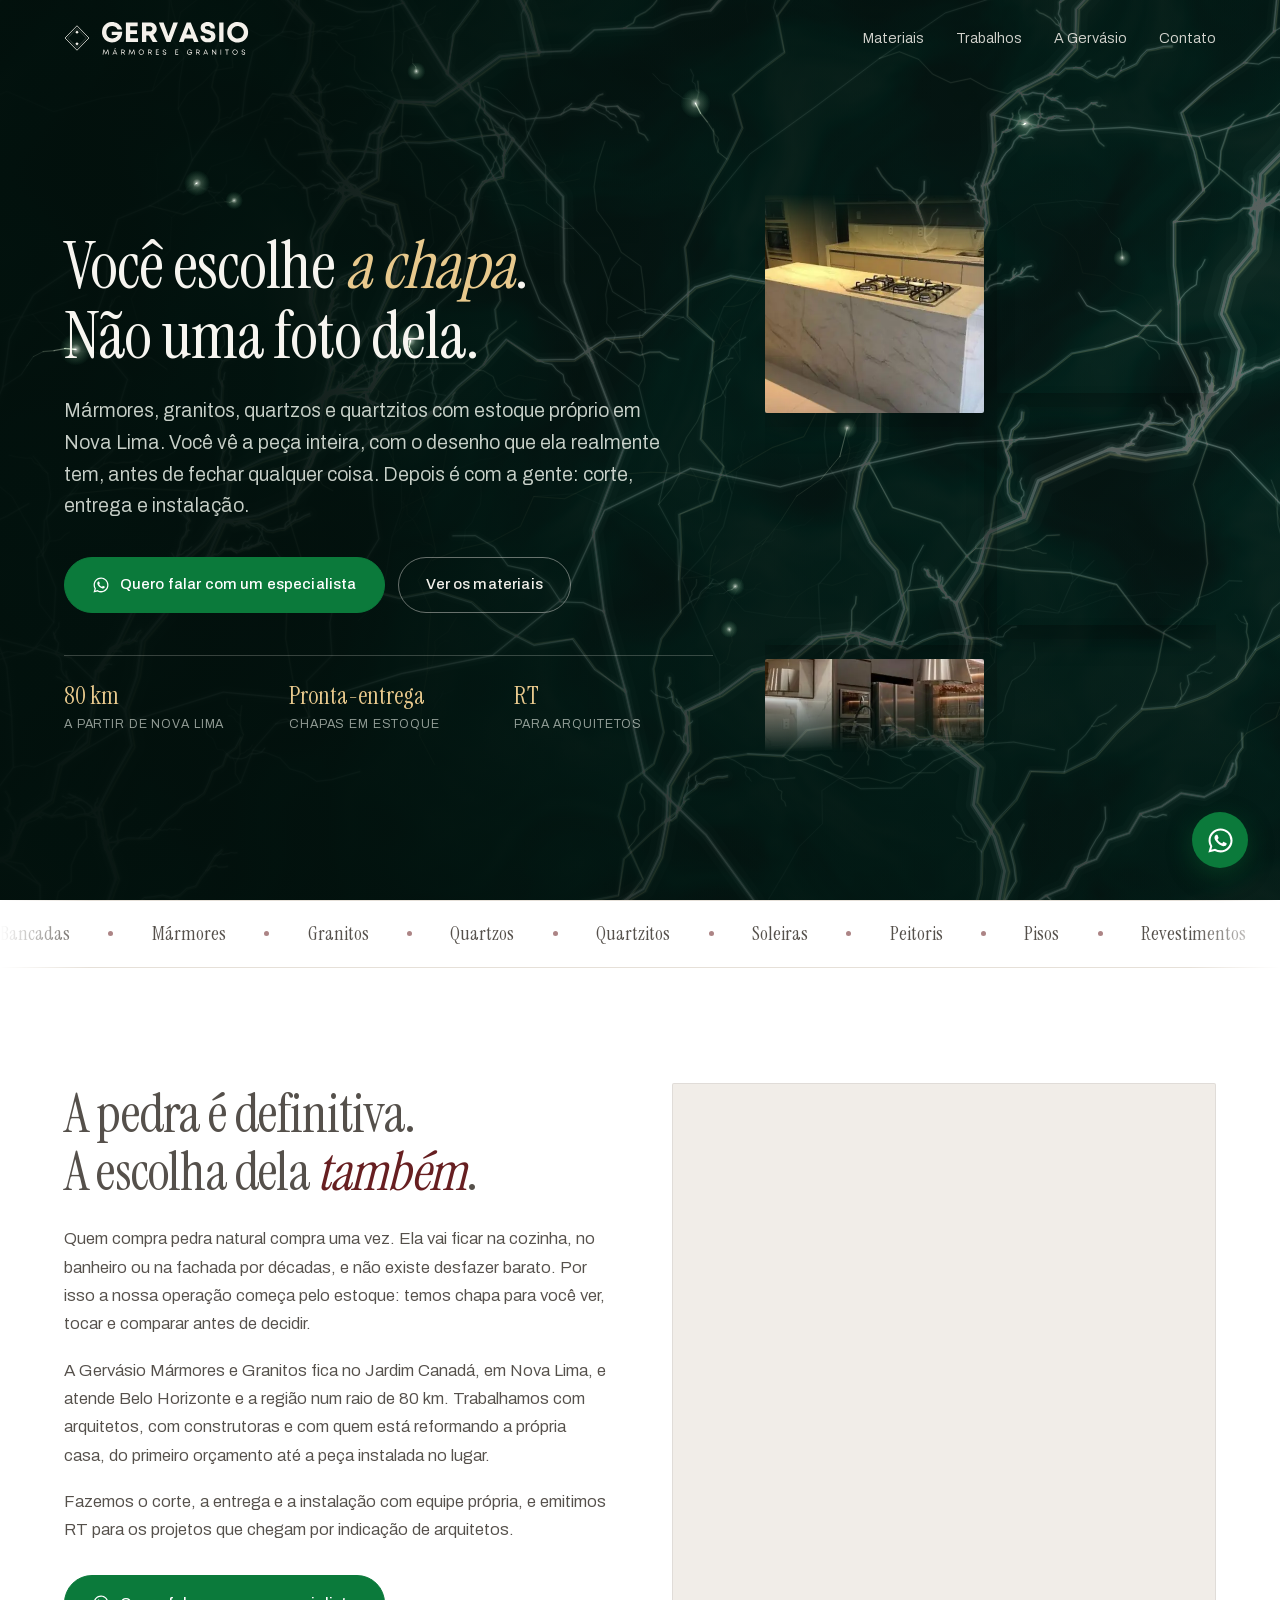
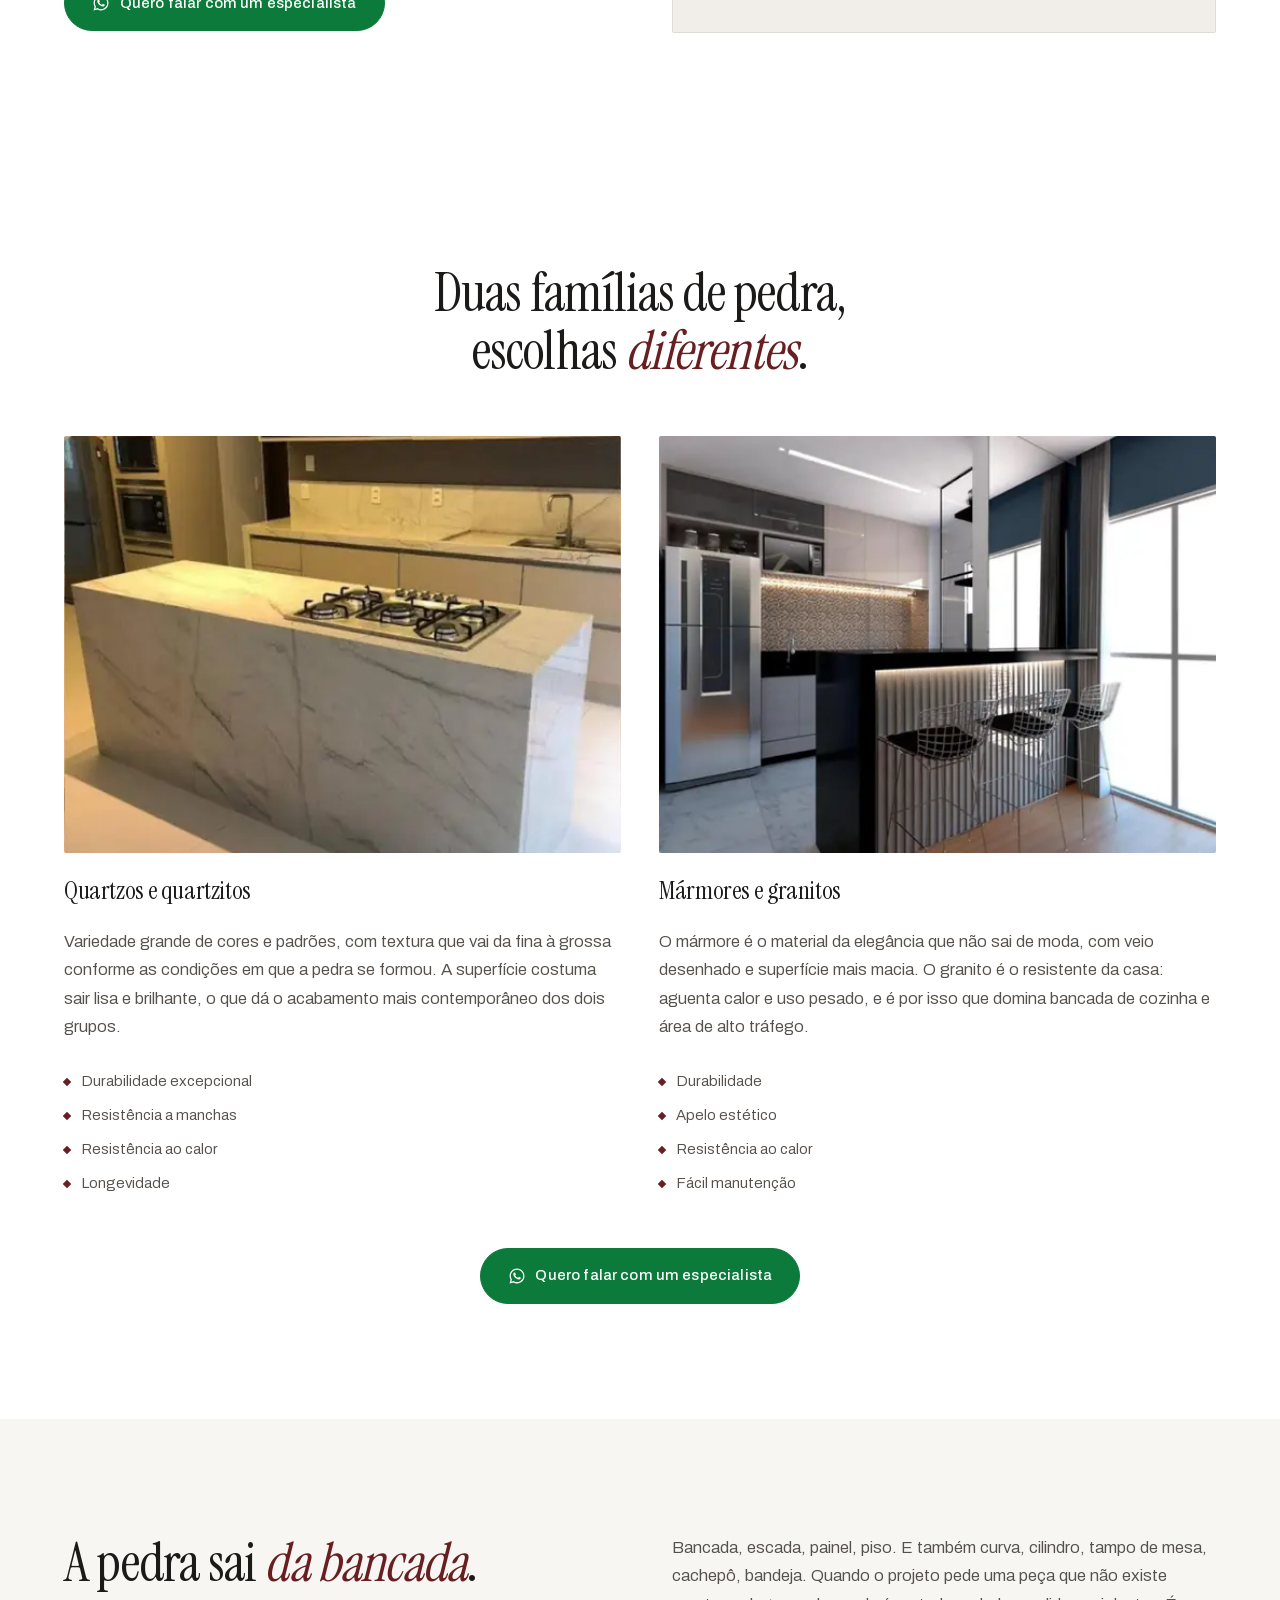
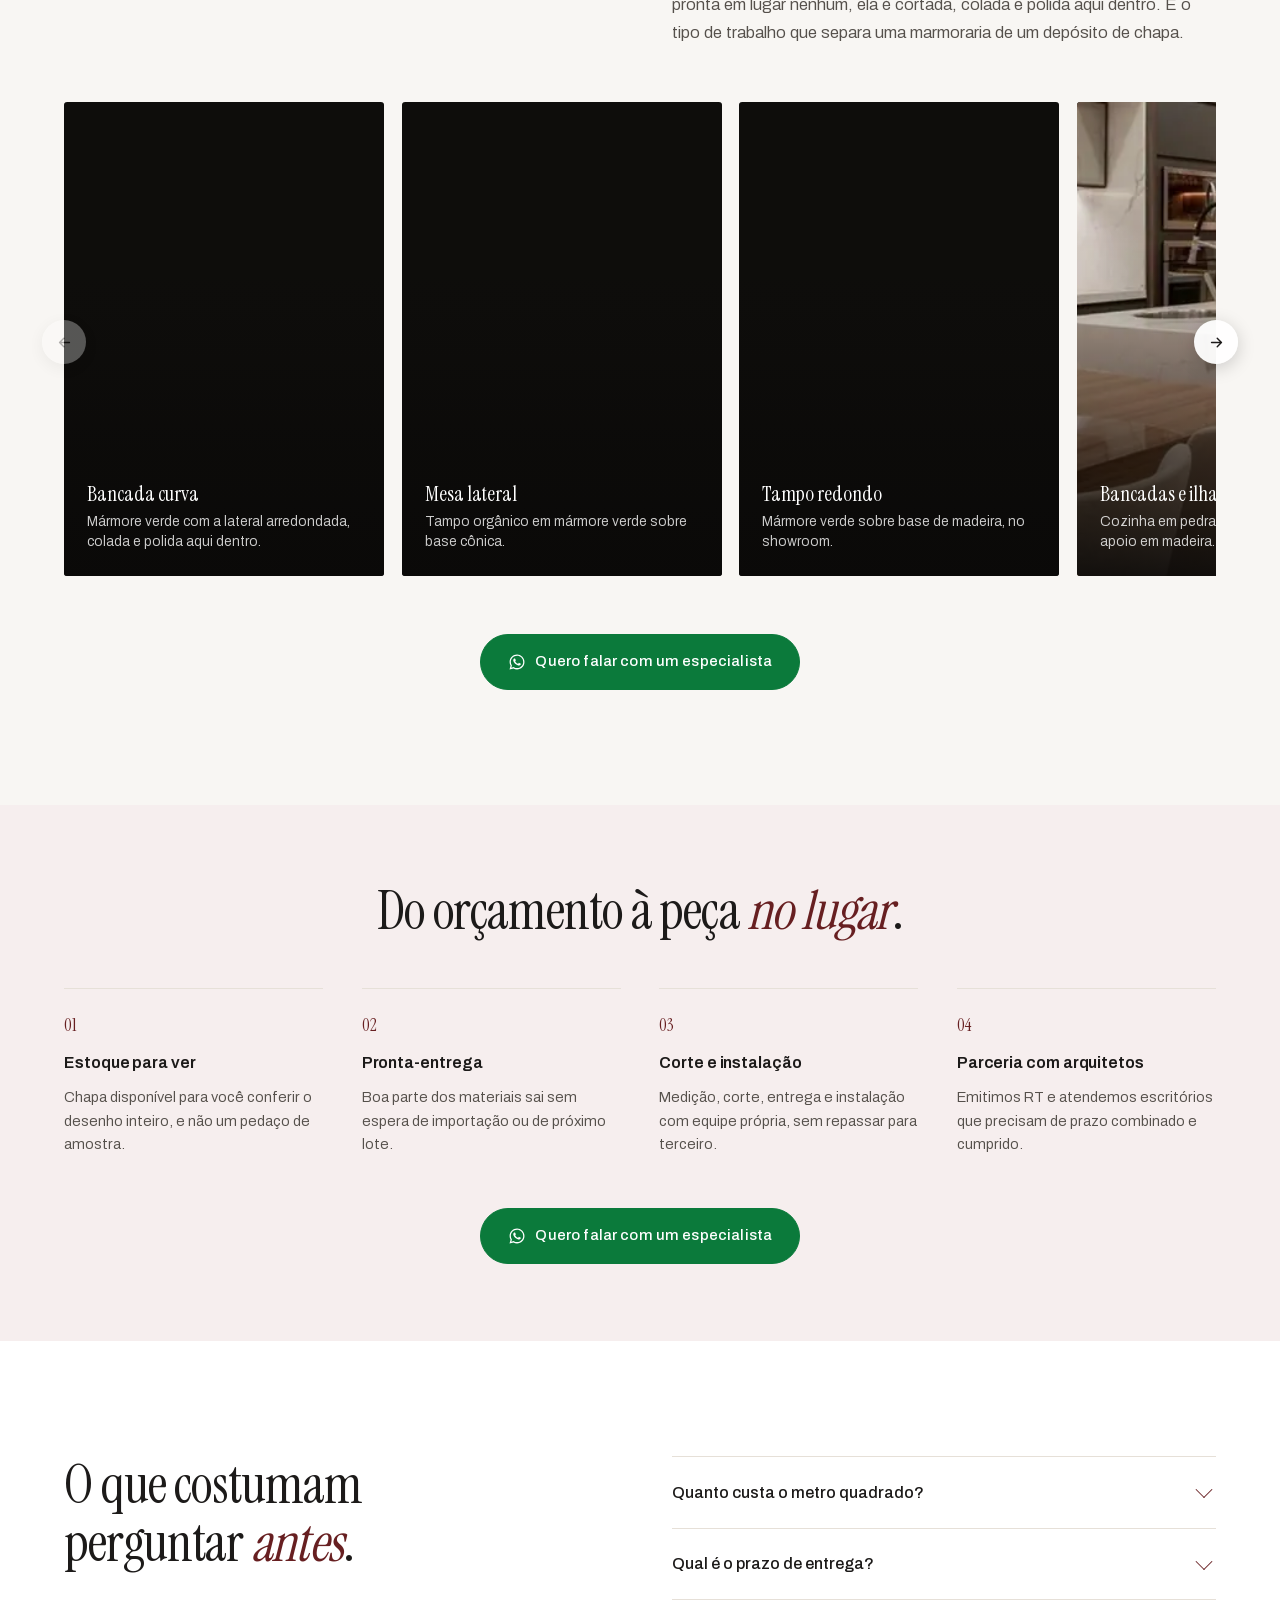
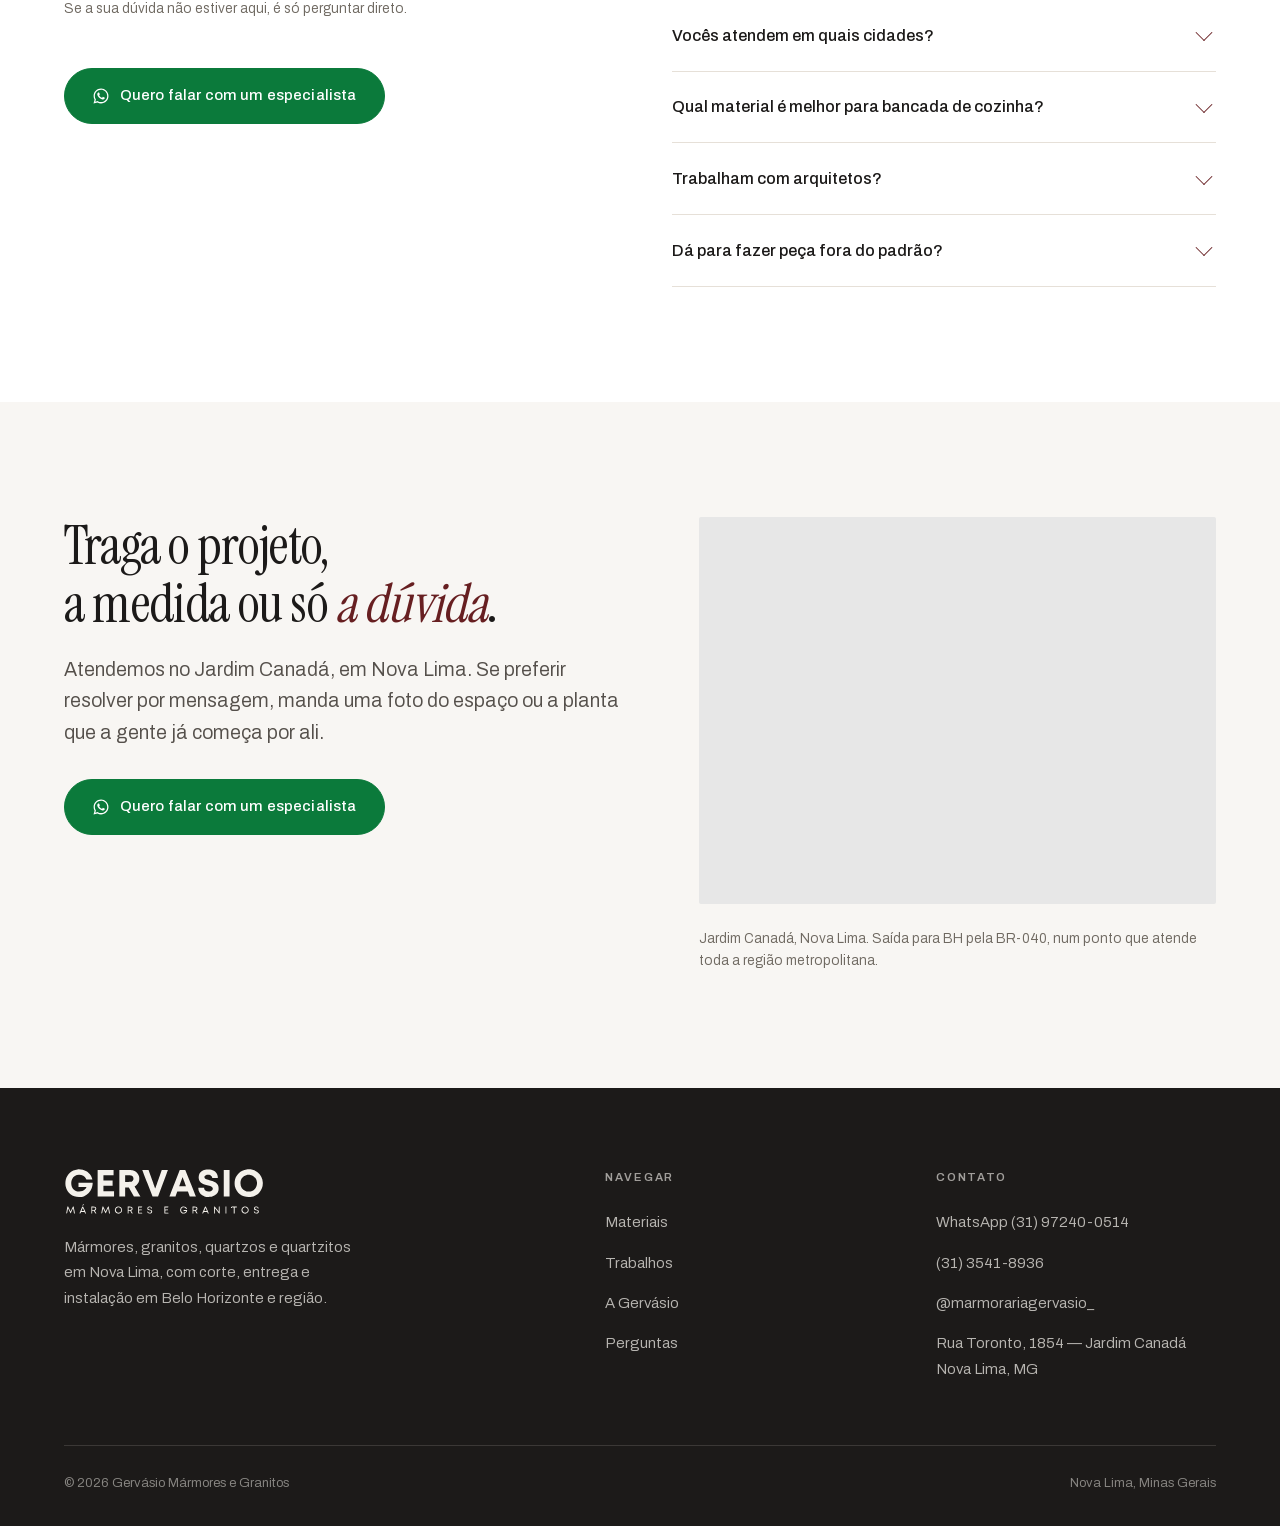
==== index.html @ 423953f7 "fix: quebra dos titulos deixa de depender da metrica de cada motor 'Duas familias de pedra,' media 4" ====
<!doctype html>
<html lang="pt-BR">
<head>
<meta charset="utf-8">
<meta name="viewport" content="width=device-width,initial-scale=1">

<!-- a foto do topo e as fontes primeiro: é o que pinta a tela -->
<link rel="preload" as="image" href="assets/img/amb-ilha-quartzito.webp" media="(min-width:1001px)" fetchpriority="high">
<link rel="preload" as="image" href="assets/img/amb-ilha-quartzito-sm.webp" media="(max-width:1000px)" fetchpriority="high">
<link rel="preload" href="assets/fonts/archivo-latin.woff2" as="font" type="font/woff2" crossorigin>
<link rel="preload" href="assets/fonts/instrument-latin.woff2" as="font" type="font/woff2" crossorigin>
<style>@font-face{font-family:'Archivo';src:url('assets/fonts/archivo-latin.woff2') format('woff2');font-weight:300 700;font-display:optional;unicode-range:U+0000-00FF,U+0131,U+0152-0153,U+02BB-02BC,U+02C6,U+02DA,U+02DC,U+0304,U+0308,U+0329,U+2000-206F,U+2074,U+20AC,U+2122,U+2191,U+2193,U+2212,U+2215,U+FEFF,U+FFFD}@font-face{font-family:'Archivo';src:url('assets/fonts/archivo-latin-ext.woff2') format('woff2');font-weight:300 700;font-display:optional;unicode-range:U+0100-02BA,U+02BD-02C5,U+02C7-02CC,U+02CE-02D7,U+02DD-02FF,U+0304,U+0308,U+0329,U+1D00-1DBF,U+1E00-1E9F,U+1EF2-1EFF,U+2020,U+20A0-20AB,U+20AD-20C0,U+2113,U+2C60-2C7F,U+A720-A7FF}@font-face{font-family:'Instrument Serif';src:url('assets/fonts/instrument-latin.woff2') format('woff2');font-weight:400;font-display:optional;unicode-range:U+0000-00FF,U+0131,U+0152-0153,U+02BB-02BC,U+02C6,U+02DA,U+02DC,U+0304,U+0308,U+0329,U+2000-206F,U+2074,U+20AC,U+2122,U+2191,U+2193,U+2212,U+2215,U+FEFF,U+FFFD}@font-face{font-family:'Instrument Serif';src:url('assets/fonts/instrument-latin-ext.woff2') format('woff2');font-weight:400;font-display:optional;unicode-range:U+0100-02BA,U+02BD-02C5,U+02C7-02CC,U+02CE-02D7,U+02DD-02FF,U+0304,U+0308,U+0329,U+1D00-1DBF,U+1E00-1E9F,U+1EF2-1EFF,U+2020,U+20A0-20AB,U+20AD-20C0,U+2113,U+2C60-2C7F,U+A720-A7FF}:root{--papel:#ffffff;--papel-2:#f8f6f3;--papel-3:#f1ede8;--tinta:#1c1a19;--tinta-2:#55504b;--tinta-3:#6f6961;--bordo:#671f21;--bordo-claro:#8c3033;--bordo-fundo:#f6eeee;--linha:#e6e0d8;--verde:#05231a;--wa:#0b7a3b;--wa-hover:#096330;--serif:'Instrument Serif',Georgia,'Times New Roman',serif;--sans:'Archivo','Helvetica Neue',Arial,sans-serif;--ease:cubic-bezier(.22,.61,.36,1);--gut:clamp(1.25rem,5vw,5rem);--maxw:1280px}*{margin:0;padding:0;box-sizing:border-box}html{-webkit-text-size-adjust:100%;scroll-behavior:smooth;overflow-x:clip}body{background:var(--papel);color:var(--tinta);font-family:var(--sans);font-weight:350;font-size:clamp(1rem,.28vw + .93rem,1.06rem);line-height:1.68;-webkit-font-smoothing:antialiased;overflow-x:clip}img,svg,video{display:block;max-width:100%}img{height:auto}a{color:inherit;text-decoration:none}::selection{background:var(--bordo);color:#fff}:focus-visible{outline:2px solid var(--bordo);outline-offset:3px;border-radius:2px}.wrap{width:100%;max-width:var(--maxw);margin-inline:auto;padding-inline:var(--gut)}.sec{padding-block:clamp(4.5rem,9vw,8rem)}.sec--tight{padding-block:clamp(3.5rem,6vw,5.5rem)}.h1,.h2,.h3{font-family:var(--serif);font-weight:400;letter-spacing:-.015em;line-height:1.04}.h1{font-size:clamp(2.5rem,6.2vw,5.1rem)}.h2{font-size:clamp(2rem,4.2vw,3.4rem);line-height:1.08}.h3{font-size:clamp(1.35rem,2vw,1.75rem);line-height:1.16}.bordo{color:var(--bordo)}.it{font-style:italic}.h2 em{font-style:italic}.lead{font-size:clamp(1.05rem,.5vw + .94rem,1.22rem);color:var(--tinta-2);line-height:1.62;max-width:56ch}.pequeno{font-size:.86rem;color:var(--tinta-3);line-height:1.6}.btn{display:inline-flex;align-items:center;justify-content:center;gap:.6rem;min-height:52px;padding:.9rem 1.7rem;border-radius:100px;font-family:var(--sans);font-size:.94rem;font-weight:500;letter-spacing:.01em;background:var(--bordo);color:#fff;border:1px solid var(--bordo);transition:background .3s var(--ease),border-color .3s var(--ease),transform .3s var(--ease)}.btn:hover{background:var(--bordo-claro);border-color:var(--bordo-claro)}.btn:active{transform:translateY(1px)}.btn--wa{background:var(--wa);border-color:var(--wa)}.btn--wa:hover{background:var(--wa-hover);border-color:var(--wa-hover)}.btn--vazio{background:transparent;color:var(--tinta);border-color:var(--linha)}.btn--vazio:hover{background:var(--papel-2);border-color:var(--tinta-3)}.btn--claro{background:transparent;color:#f2efe9;border-color:rgba(242,239,233,.42)}.btn--claro:hover{background:rgba(242,239,233,.1);border-color:rgba(242,239,233,.7)}.acoes{display:flex;flex-wrap:wrap;gap:.85rem;margin-top:2.2rem}.acoes--fim{margin-top:1.9rem}.nav{position:fixed;inset:0 0 auto;z-index:60;transition:background .35s var(--ease),box-shadow .35s var(--ease),backdrop-filter .35s}.nav__in{display:flex;align-items:center;justify-content:space-between;gap:1.5rem;min-height:76px}.nav__marca{display:flex;align-items:center;gap:.7rem;color:#f4f1eb;padding-block:.55rem;min-height:44px;transition:color .35s var(--ease)}.nav[data-fixa] .nav__marca{color:var(--bordo)}.nav__marca .los{width:26px;height:26px;flex:none}.nav__marca .wm{width:clamp(112px,13vw,148px)}.nav__links{display:flex;gap:2rem;list-style:none;font-size:.9rem}.nav__links a{color:rgba(244,241,235,.86);position:relative;padding-block:.3rem;transition:color .3s var(--ease)}.nav[data-fixa] .nav__links a{color:var(--tinta-2)}.nav__links a::after{content:'';position:absolute;left:0;right:100%;bottom:0;height:1px;background:var(--bordo);transition:right .35s var(--ease)}.nav__links a:hover{color:var(--bordo)}.nav__links a:hover::after{right:0}.nav[data-fixa]{background:rgba(255,255,255,.9);backdrop-filter:blur(12px);box-shadow:0 1px 0 var(--linha)}.nav__burger{display:none;width:44px;height:44px;padding:11px 6px;margin-right:-6px;background:none;border:0;cursor:pointer;position:relative}.nav__burger span{position:absolute;left:6px;width:32px;height:1.7px;background:#f4f1eb;transition:.34s var(--ease)}.nav[data-fixa] .nav__burger span{background:var(--tinta)}.nav[data-claro] .nav__burger span{background:var(--tinta)}.nav[data-claro] .nav__marca{color:var(--bordo)}.nav__burger span:nth-child(1){top:13px}.nav__burger span:nth-child(2){top:21.5px}.nav__burger span:nth-child(3){top:30px}.gaveta{position:fixed;inset:0;z-index:55;background:var(--papel);display:grid;align-content:center;gap:.2rem;padding:6rem var(--gut) 3rem;visibility:hidden;opacity:0;transition:opacity .35s var(--ease),visibility .35s}.gaveta[data-aberta]{visibility:visible;opacity:1}.gaveta a{font-family:var(--serif);font-size:clamp(1.9rem,7vw,2.6rem);padding-block:.42rem;display:inline-flex;align-items:center;color:var(--tinta);transition:color .3s var(--ease)}.gaveta a:hover{color:var(--bordo)}.gaveta .btn{font-family:var(--sans);font-size:.95rem;margin-top:1.6rem;justify-self:start}body.travado{overflow:hidden}.hero{position:relative;overflow:hidden;background:var(--verde);isolation:isolate;min-height:100svh;display:grid;align-items:center;padding-block:clamp(7rem,13vh,9rem) clamp(3rem,6vw,4.5rem)}.hero__tela{position:absolute;inset:0;width:100%;height:100%;z-index:0}.hero__tela--luz{z-index:2}.hero__veu{position:absolute;inset:0;z-index:1;pointer-events:none;background:linear-gradient(90deg,rgba(2,16,12,.95) 0%,rgba(2,16,12,.88) 26%,rgba(2,16,12,.6) 48%,rgba(2,16,12,.4) 100%),linear-gradient(rgba(2,16,12,.55),rgba(2,16,12,.34) 40%,rgba(2,16,12,.6))}.hero__grid{position:relative;z-index:3;display:grid;grid-template-columns:minmax(0,1.18fr) minmax(0,.82fr);gap:clamp(2rem,4vw,3.4rem);align-items:center}.hero .h1{font-size:clamp(2.4rem,5.2vw,4.3rem)}.hero .h1{color:#f7f5f0}.hero .lead{color:rgba(238,244,236,.84)}.hero .bordo{color:#e8c98d}.hero__t{margin-block:1.5rem 1.6rem}.hero__marca{display:grid;grid-template-columns:repeat(3,minmax(0,1fr));gap:1.4rem 1.6rem;margin-top:2.6rem;padding-top:1.7rem;border-top:1px solid rgba(242,239,233,.22)}.hero__marca b{display:block;font-family:var(--serif);font-size:1.5rem;font-weight:400;color:#e8c98d;line-height:1.1}.hero__marca span{font-size:.78rem;letter-spacing:.07em;text-transform:uppercase;color:rgba(238,244,236,.62)}.duo.duo--par{align-items:stretch}.duo.duo--par>.corpo{align-self:center}.foto-lado{position:relative;display:grid}.foto-lado>picture{display:block;height:100%;min-height:0}.foto-lado img{width:100%;height:100%;object-fit:cover;border-radius:2px;background:var(--papel-3)}.foto-lado::after{content:'';position:absolute;inset:0;pointer-events:none;box-shadow:inset 0 0 0 1px rgba(28,26,25,.08);border-radius:2px}.fita{border-block:1px solid var(--linha);padding-block:1.05rem;overflow:hidden;-webkit-mask-image:linear-gradient(90deg,transparent,#000 7%,#000 93%,transparent);mask-image:linear-gradient(90deg,transparent,#000 7%,#000 93%,transparent)}.fita__trilho{display:flex;width:max-content;animation:desliza 46s linear infinite}.fita li{display:flex;align-items:center;gap:clamp(1.4rem,3vw,2.4rem);margin-right:clamp(1.4rem,3vw,2.4rem);font-family:var(--serif);font-size:clamp(1.02rem,1.5vw,1.35rem);color:var(--tinta-2);white-space:nowrap}.fita li::after{content:'';width:5px;height:5px;border-radius:50%;background:var(--bordo);opacity:.55;flex:none}@keyframes desliza{to{transform:translateX(-50%)}}.fita:hover .fita__trilho{animation-play-state:paused}.duo{display:grid;grid-template-columns:minmax(0,1fr) minmax(0,1fr);gap:clamp(2rem,5vw,5rem);align-items:start}.duo--topo{align-items:start}.cab{display:grid;gap:1.1rem;max-width:44ch}.cab--centro{justify-items:center;text-align:center;margin-inline:auto;max-width:none}.cab--larga{max-width:none}.h2--duas>span,.h2--uma{display:block;white-space:nowrap}.cab--centro{max-width:none}@media (max-width:430px){.h2--duas>span,.h2--uma{white-space:normal}}.corpo p + p{margin-top:1.1rem}.corpo{color:var(--tinta-2)}.cat{display:grid;grid-template-columns:repeat(2,minmax(0,1fr));gap:clamp(1.5rem,3vw,2.6rem)}.cat__c{display:grid;gap:1.4rem;align-content:start}.cat__foto{position:relative;aspect-ratio:4/3;overflow:hidden;background:var(--papel-3);border-radius:2px}.cat__foto img{width:100%;height:100%;object-fit:cover;transition:transform 1.4s var(--ease)}.cat__c:hover .cat__foto img{transform:scale(1.035)}.cat__lista{list-style:none;display:grid;gap:.55rem;margin-top:.3rem}.cat__lista li{display:flex;gap:.7rem;font-size:.94rem;color:var(--tinta-2)}.cat__lista li::before{content:'';width:6px;height:6px;margin-top:.62rem;flex:none;background:var(--bordo);transform:rotate(45deg)}.hero__gal{display:grid;grid-template-columns:1fr 1fr;gap:clamp(.6rem,1.1vw,.9rem);height:clamp(380px,62vh,620px);overflow:hidden;-webkit-mask-image:linear-gradient(transparent,#000 12%,#000 88%,transparent);mask-image:linear-gradient(transparent,#000 12%,#000 88%,transparent)}.hero__col{display:grid;gap:clamp(.6rem,1.1vw,.9rem);align-content:start;animation:sobe 46s linear infinite;will-change:transform}.hero__col--desce{animation-name:desce;animation-duration:54s;margin-top:-9%}.hero__col>picture{display:block;width:100%;aspect-ratio:1/1;overflow:hidden;border-radius:2px;box-shadow:0 10px 30px rgba(0,0,0,.32)}.hero__col img{display:block;width:100%;height:100%;object-fit:cover}@keyframes sobe{from{transform:translateY(0)}to{transform:translateY(-50%)}}@keyframes desce{from{transform:translateY(-50%)}to{transform:translateY(0)}}.hero__gal:hover .hero__col{animation-play-state:paused}.car{position:relative}.car__pista{display:flex;gap:clamp(.7rem,1.4vw,1.1rem);overflow-x:auto;scroll-snap-type:x mandatory;scroll-behavior:smooth;padding-bottom:.4rem;scrollbar-width:none;-ms-overflow-style:none}.car__pista::-webkit-scrollbar{display:none}.card{position:relative;flex:0 0 clamp(230px,26vw,320px);scroll-snap-align:start;border-radius:3px;overflow:hidden;background:#0e0d0b;isolation:isolate;aspect-ratio:27/40;display:block}.card img{width:100%;height:100%;object-fit:cover;opacity:.94;transition:transform 1.2s var(--ease),opacity .5s}.card:hover img{transform:scale(1.05);opacity:1}.card__v{position:absolute;inset:0;pointer-events:none;background:linear-gradient(0deg,rgba(10,9,8,.93) 0%,rgba(10,9,8,.62) 26%,rgba(10,9,8,.06) 56%,transparent 74%)}.card__c{position:absolute;left:0;right:0;bottom:0;padding:clamp(1rem,1.8vw,1.5rem)}.card__n{font-family:var(--serif);color:#fff;font-size:clamp(1.2rem,1.6vw,1.45rem);line-height:1.1}.card__d{color:rgba(255,255,255,.8);font-size:.87rem;line-height:1.5;margin-top:.35rem}.car__nav{position:absolute;top:calc(50% - 22px);width:44px;height:44px;border-radius:50%;border:0;cursor:pointer;background:rgba(255,255,255,.94);color:var(--tinta);display:grid;place-items:center;box-shadow:0 4px 18px rgba(0,0,0,.18);transition:background .3s var(--ease),opacity .3s}.car__nav:hover{background:#fff}.car__nav svg{width:17px;height:17px}.car__nav--ant{left:-22px}.car__nav--prox{right:-22px}.car__nav[disabled]{opacity:.32;cursor:default}.cta-centro{display:flex;justify-content:center;margin-top:clamp(2.4rem,4vw,3.4rem)}.dif{display:grid;grid-template-columns:repeat(4,minmax(0,1fr));gap:clamp(1.6rem,3vw,2.6rem)}.dif__i{display:grid;gap:.6rem;align-content:start;padding-top:1.4rem;border-top:1px solid var(--linha)}.dif__n{font-family:var(--serif);font-size:1.05rem;color:var(--bordo)}.dif__i h3{font-size:1.02rem;font-weight:600;letter-spacing:-.005em}.dif__i p{font-size:.92rem;color:var(--tinta-2);line-height:1.6}.faq{display:grid;gap:0;border-top:1px solid var(--linha)}.faq details{border-bottom:1px solid var(--linha)}.faq summary{cursor:pointer;list-style:none;padding:1.35rem 2.5rem 1.35rem 0;position:relative;font-size:1.02rem;font-weight:500;transition:color .3s var(--ease)}.faq summary::-webkit-details-marker{display:none}.faq summary:hover{color:var(--bordo)}.faq summary::after{content:'';position:absolute;right:.4rem;top:50%;width:11px;height:11px;border-right:1.5px solid var(--bordo);border-bottom:1.5px solid var(--bordo);transform:translateY(-70%) rotate(45deg);transition:transform .35s var(--ease)}.faq details[open] summary::after{transform:translateY(-30%) rotate(-135deg)}.faq p{padding-bottom:1.5rem;color:var(--tinta-2);max-width:64ch}.contato{background:var(--papel-2)}.contato__grid{display:grid;grid-template-columns:minmax(0,1.05fr) minmax(0,.95fr);gap:clamp(2.5rem,5vw,4.5rem);align-items:start}.dados{display:grid;gap:1.5rem;margin-top:2.4rem}.dados a,.dados div{display:flex;gap:.9rem;align-items:flex-start}.dados svg{width:19px;height:19px;flex:none;margin-top:.28rem;color:var(--bordo)}.dados b{display:block;font-size:.74rem;letter-spacing:.13em;text-transform:uppercase;color:var(--tinta-3);font-weight:600;margin-bottom:.12rem}.dados span{font-size:1rem;color:var(--tinta)}.dados a:hover span{color:var(--bordo)}.mapa{border:0;width:100%;aspect-ratio:4/3;border-radius:2px;background:var(--papel-3);filter:grayscale(1) contrast(.94);transition:filter .5s var(--ease)}.mapa:hover{filter:none}.rodape{background:var(--tinta);color:rgba(244,241,235,.72);padding-block:clamp(3.5rem,7vw,5rem) 2rem}.rodape__top{display:grid;grid-template-columns:minmax(0,1.4fr) repeat(2,minmax(0,.8fr));gap:clamp(2rem,4vw,3.5rem);align-items:start}.rodape .wm{width:200px;color:#f4f1eb;margin-bottom:1.3rem}.rodape__k{font-size:.72rem;letter-spacing:.15em;text-transform:uppercase;color:rgba(244,241,235,.62);font-weight:600;margin-bottom:1rem}.rodape ul{list-style:none;display:grid;gap:.05rem}.rodape li a,.rodape li span{display:inline-flex;align-items:center;gap:.55rem;padding-block:.45rem;font-size:.94rem;transition:color .3s var(--ease)}.rodape a:hover{color:#fff}.rodape__base{display:flex;flex-wrap:wrap;justify-content:space-between;gap:1rem;margin-top:clamp(2.5rem,5vw,3.5rem);padding-top:1.6rem;border-top:1px solid rgba(244,241,235,.14);font-size:.82rem;color:rgba(244,241,235,.5)}.wa-flut{position:fixed;right:clamp(1rem,3vw,2rem);bottom:clamp(1rem,3vw,2rem);z-index:50;width:56px;height:56px;border-radius:50%;background:var(--wa);color:#fff;display:grid;place-items:center;box-shadow:0 8px 26px rgba(11,122,59,.34);transition:transform .3s var(--ease),background .3s var(--ease)}.wa-flut:hover{background:var(--wa-hover);transform:translateY(-2px)}.wa-flut svg{width:29px;height:29px}[data-sobe]{opacity:0;transform:translateY(24px);transition:opacity .85s var(--ease),transform .85s var(--ease)}[data-sobe].dentro{opacity:1;transform:none}[data-sobe][data-atraso="1"]{transition-delay:.09s}[data-sobe][data-atraso="2"]{transition-delay:.18s}[data-sobe][data-atraso="3"]{transition-delay:.27s}@media (max-width:1000px){.nav__links{display:none}.nav__burger{display:block}.hero{min-height:auto}.hero__grid{grid-template-columns:1fr;gap:2.4rem}.hero__gal{grid-template-columns:1fr;height:auto;gap:.6rem;-webkit-mask-image:linear-gradient(90deg,transparent,#000 8%,#000 92%,transparent);mask-image:linear-gradient(90deg,transparent,#000 8%,#000 92%,transparent)}.hero__col{grid-auto-flow:column;grid-auto-columns:clamp(150px,42vw,210px);animation-name:corre;animation-duration:44s}.hero__col--desce{animation-name:corre-volta;animation-duration:52s;margin-top:0}@keyframes corre{from{transform:translateX(0)}to{transform:translateX(-50%)}}@keyframes corre-volta{from{transform:translateX(-50%)}to{transform:translateX(0)}}.car__nav{display:none}.car__pista{padding-inline:0}.duo,.contato__grid{grid-template-columns:1fr;gap:2.2rem}.cat{grid-template-columns:1fr;gap:2.6rem}.dif{grid-template-columns:repeat(2,minmax(0,1fr))}.rodape__top{grid-template-columns:1fr 1fr}.rodape__marca{grid-column:1/-1}}@media (max-width:1000px){.pedra__veu{background:linear-gradient(rgba(2,16,12,.72),rgba(2,16,12,.52) 45%,rgba(2,16,12,.74))}}@media (max-width:620px){.dif{grid-template-columns:1fr}.pedra{min-height:auto}.hero__marca{grid-template-columns:1fr;gap:0}.hero__marca div{display:flex;align-items:baseline;gap:.7rem;padding-block:.62rem;border-bottom:1px solid var(--linha)}.hero__marca div:last-child{border-bottom:0}.hero__marca b{font-size:1.22rem;flex:none}.hero__marca span{font-size:.74rem;line-height:1.35}}@media (prefers-reduced-motion:reduce){html{scroll-behavior:auto}*,*::before,*::after{animation-duration:.001ms !important;animation-iteration-count:1 !important;transition-duration:.001ms !important}[data-sobe]{opacity:1;transform:none}.fita__trilho{animation:none}}</style>

<title>Gervásio Mármores e Granitos | Marmoraria em Nova Lima e Belo Horizonte</title>
<meta name="description" content="Marmoraria em Nova Lima, MG. Mármores, granitos, quartzos e quartzitos com estoque para você escolher a chapa antes de fechar. Corte, entrega e instalação em BH e região, num raio de 80 km.">
<link rel="canonical" href="https://www.gervasiomarmoraria.com.br/">
<meta name="theme-color" content="#671f21">

<meta property="og:type" content="website">
<meta property="og:locale" content="pt_BR">
<meta property="og:site_name" content="Gervásio Mármores e Granitos">
<meta property="og:url" content="https://www.gervasiomarmoraria.com.br/">
<meta property="og:title" content="Gervásio Mármores e Granitos | Marmoraria em Nova Lima e BH">
<meta property="og:description" content="Mármores, granitos, quartzos e quartzitos com estoque em Nova Lima. Você escolhe a chapa, não uma foto dela.">
<meta property="og:image" content="https://www.gervasiomarmoraria.com.br/assets/img/amb-ilha-quartzito.webp">
<meta property="og:image:width" content="908">
<meta property="og:image:height" content="1210">
<meta name="twitter:card" content="summary_large_image">

<link rel="icon" href="favicon.svg" type="image/svg+xml">
<link rel="apple-touch-icon" href="favicon.svg">

<script type="application/ld+json">
{"@context":"https://schema.org","@type":"HomeAndConstructionBusiness",
"name":"Gervásio Mármores e Granitos",
"description":"Marmoraria em Nova Lima, MG. Mármores, granitos, quartzos e quartzitos, bancadas sob medida, corte, entrega e instalação em Belo Horizonte e região.",
"url":"https://www.gervasiomarmoraria.com.br/",
"telephone":"+553135418936",
"image":"https://www.gervasiomarmoraria.com.br/assets/img/amb-ilha-quartzito.webp",
"priceRange":"$$$",
"address":{"@type":"PostalAddress","streetAddress":"Rua Toronto, 1854 - Jardim Canadá","addressLocality":"Nova Lima","addressRegion":"MG","addressCountry":"BR"},
"areaServed":{"@type":"GeoCircle","geoMidpoint":{"@type":"GeoCoordinates","address":"Nova Lima, MG"},"geoRadius":"80000"},
"sameAs":["https://www.instagram.com/marmorariagervasio_/"],
"makesOffer":[
{"@type":"Offer","itemOffered":{"@type":"Service","name":"Bancadas em pedra natural sob medida"}},
{"@type":"Offer","itemOffered":{"@type":"Service","name":"Mármores e granitos"}},
{"@type":"Offer","itemOffered":{"@type":"Service","name":"Quartzos e quartzitos"}},
{"@type":"Offer","itemOffered":{"@type":"Service","name":"Soleiras, peitoris, pisos e revestimentos em pedra"}}]}
</script>
</head>
<body>
<svg width="0" height="0" style="position:absolute" aria-hidden="true"><symbol id="wm" viewBox="0 0 1243 291"><g transform="translate(0.000000,291.000000) scale(0.100000,-0.100000)"><path d="M835 2823 c-368 -46 -640 -285 -727 -640 -30 -124 -30 -313 1 -438
93 -383 419 -637 821 -638 134 0 215 13 322 54 213 82 386 262 467 485 35 95
61 224 61 300 l0 54 -440 0 -440 0 0 -135 0 -135 245 0 c163 0 245 -3 245 -10
0 -25 -45 -95 -85 -134 -91 -89 -217 -136 -366 -136 -157 0 -260 41 -356 142
-91 98 -133 211 -133 366 0 111 13 178 51 258 79 169 239 267 434 268 194 0
356 -90 434 -242 l21 -42 185 0 185 0 -6 28 c-14 59 -56 157 -91 216 -52 85
-173 202 -268 258 -162 95 -383 143 -560 121z"/><path d="M11348 2819 c-174 -23 -355 -109 -484 -231 -119 -114 -192 -238 -237
-403 -29 -109 -30 -316 -3 -425 106 -428 508 -700 956 -650 231 26 401 109
552 268 161 171 238 388 225 637 -13 253 -121 470 -311 621 -191 152 -437 216
-698 183z m237 -340 c229 -42 393 -233 411 -477 11 -148 -37 -288 -132 -392
-110 -118 -215 -163 -384 -163 -82 0 -118 5 -164 22 -225 81 -348 257 -348
496 0 74 5 117 21 166 79 250 331 397 596 348z"/><path d="M8775 2804 c-160 -34 -308 -140 -360 -257 -56 -128 -59 -299 -7 -411
70 -149 189 -216 555 -311 206 -53 273 -94 284 -173 25 -186 -284 -283 -465
-145 -39 29 -71 93 -72 141 l0 32 -180 0 -180 0 0 -52 c0 -157 98 -325 242
-418 31 -21 97 -50 145 -66 82 -27 98 -29 248 -29 123 0 175 5 224 18 203 57
343 187 387 357 12 48 15 94 12 176 -5 127 -26 185 -98 267 -82 92 -185 141
-465 217 -104 29 -206 61 -226 71 -56 28 -89 73 -89 120 0 62 22 94 87 126 50
24 70 28 143 28 75 0 91 -4 140 -30 61 -34 97 -80 106 -137 l7 -38 173 0 174
0 0 53 c-1 220 -166 407 -407 461 -90 20 -282 20 -378 0z"/><path d="M2090 1965 l0 -825 510 0 510 0 0 165 0 165 -330 0 -330 0 0 170 0
170 285 0 285 0 0 165 0 165 -285 0 -285 0 0 160 0 160 315 0 315 0 0 165 0
165 -495 0 -495 0 0 -825z"/><path d="M3440 1965 l0 -825 180 0 180 0 0 280 0 280 114 0 114 0 158 -280
159 -279 202 -1 202 0 -36 62 c-241 412 -323 553 -323 559 0 4 20 19 45 34
104 61 198 187 230 310 18 69 20 192 4 267 -29 141 -142 284 -276 352 -125 62
-154 66 -575 66 l-378 0 0 -825z m737 480 c95 -28 151 -118 140 -223 -7 -69
-45 -126 -102 -156 -36 -19 -60 -21 -227 -24 l-188 -3 0 210 0 211 163 0 c116
0 178 -4 214 -15z"/><path d="M4862 2781 c2 -4 147 -376 323 -825 l319 -816 171 0 170 0 308 818
c169 449 307 820 307 825 0 4 -87 7 -192 7 l-193 0 -200 -575 c-110 -316 -202
-575 -205 -575 -3 0 -97 259 -210 575 l-205 575 -198 0 c-109 0 -197 -4 -195
-9z"/><path d="M6880 1984 c-173 -444 -318 -815 -322 -825 -7 -19 0 -19 184 -17
l191 3 14 40 c7 22 32 91 54 153 l41 112 331 -2 330 -3 56 -152 56 -153 194 0
c180 0 193 1 187 18 -4 9 -154 380 -333 825 l-326 807 -171 0 -171 0 -315
-806z m595 84 c55 -149 101 -277 103 -285 3 -10 -38 -13 -208 -13 -166 0 -211
3 -207 13 2 6 49 135 103 284 55 150 101 273 104 273 3 0 50 -122 105 -272z"/><path d="M9930 1965 l0 -825 180 0 180 0 0 825 0 825 -180 0 -180 0 0 -825z"/><path d="M1160 610 c-25 -48 -25 -50 0 -50 11 0 31 18 50 45 l31 45 -30 0
c-26 0 -34 -7 -51 -40z"/><path d="M206 493 c-10 -49 -66 -391 -66 -403 0 -6 11 -10 27 -8 27 3 28 4 55
163 15 88 27 162 28 165 0 3 33 -67 73 -154 41 -88 78 -161 83 -163 5 -1 27
37 49 85 21 48 55 121 74 162 l35 75 22 -135 c37 -218 31 -200 63 -200 l28 0
-36 218 c-36 215 -37 217 -62 220 -24 3 -30 -7 -99 -159 -67 -146 -75 -160
-84 -138 -128 286 -132 294 -158 297 -22 3 -27 -2 -32 -25z"/><path d="M1124 483 c-23 -55 -145 -354 -155 -381 -8 -22 -7 -23 22 -20 27 3
34 10 49 48 l18 45 106 3 107 3 21 -51 c18 -44 24 -50 50 -50 20 0 29 4 25 13
-2 6 -44 105 -92 220 -79 186 -90 207 -111 207 -18 0 -28 -9 -40 -37z m80
-143 c20 -46 36 -90 36 -97 0 -9 -21 -13 -75 -13 -52 0 -75 4 -75 12 0 14 72
190 76 185 1 -1 19 -40 38 -87z"/><path d="M1700 301 l0 -221 25 0 c25 0 25 1 25 86 l0 85 52 -3 52 -3 49 -82
c43 -74 51 -83 78 -83 16 0 29 2 29 4 0 3 -22 42 -50 87 l-49 83 29 17 c42 26
63 64 63 113 0 92 -52 127 -200 134 l-103 5 0 -222z m225 134 c27 -26 31 -51
14 -89 -16 -34 -55 -48 -125 -44 l-59 3 -3 78 -3 77 76 0 c67 0 79 -3 100 -25z"/><path d="M2386 493 c-10 -49 -66 -391 -66 -403 0 -6 11 -10 27 -8 27 3 28 4
55 163 15 88 27 162 28 165 0 3 33 -67 73 -154 41 -88 78 -161 83 -163 5 -1
27 37 49 85 21 48 55 121 74 162 l35 75 22 -135 c37 -218 31 -200 63 -200 l28
0 -36 218 c-36 215 -37 217 -62 220 -24 3 -30 -7 -99 -159 -67 -146 -75 -160
-84 -138 -128 286 -132 294 -158 297 -22 3 -27 -2 -32 -25z"/><path d="M3300 507 c-19 -6 -53 -29 -75 -52 -122 -121 -63 -335 104 -375 151
-36 283 66 282 218 0 162 -148 261 -311 209z m142 -49 c82 -24 132 -118 109
-206 -22 -79 -81 -122 -169 -122 -90 0 -162 72 -162 162 0 84 35 138 107 164
48 17 66 17 115 2z"/><path d="M3960 301 l0 -221 25 0 c25 0 25 1 25 86 l0 85 52 -3 52 -3 49 -82
c43 -74 51 -83 78 -83 16 0 29 2 29 4 0 3 -22 42 -50 87 l-49 83 29 17 c42 26
63 64 63 113 0 92 -52 127 -200 134 l-103 5 0 -222z m225 134 c27 -26 31 -51
14 -89 -16 -34 -55 -48 -125 -44 l-59 3 -3 78 -3 77 76 0 c67 0 79 -3 100 -25z"/><path d="M4610 300 l0 -220 125 0 125 0 0 25 c0 24 -1 24 -97 27 l-98 3 0 70
0 70 88 3 c85 3 87 3 87 27 0 25 -1 25 -90 25 l-90 0 0 65 0 64 98 3 c96 3 97
3 97 28 l0 25 -122 3 -123 3 0 -221z"/><path d="M5250 504 c-50 -21 -70 -51 -70 -105 0 -61 32 -91 126 -117 102 -29
114 -36 114 -77 0 -25 -7 -39 -27 -55 -51 -40 -163 -11 -163 42 0 13 -8 18
-30 18 -36 0 -39 -20 -10 -67 27 -45 74 -67 141 -67 95 1 149 49 149 132 0 65
-33 91 -161 126 -67 19 -94 44 -85 81 18 71 176 65 176 -7 0 -13 8 -18 30 -18
36 0 39 20 10 68 -35 58 -125 78 -200 46z"/><path d="M6240 300 l0 -220 125 0 125 0 0 25 c0 24 -1 24 -97 27 l-98 3 0 70
0 70 88 3 c85 3 87 3 87 27 0 25 -1 25 -90 25 l-90 0 0 65 0 64 98 3 c96 3 97
3 97 28 l0 25 -122 3 -123 3 0 -221z"/><path d="M7344 502 c-156 -73 -166 -311 -16 -399 39 -23 59 -28 112 -28 73 1
109 16 158 67 36 35 71 133 55 149 -6 6 -59 8 -119 7 -109 -3 -109 -3 -109
-28 0 -24 2 -25 83 -28 90 -3 97 -10 61 -56 -43 -54 -130 -72 -203 -42 -69 29
-105 133 -76 220 24 74 114 119 195 96 42 -12 105 -66 105 -90 0 -6 14 -10 30
-10 19 0 30 5 30 14 0 24 -44 80 -88 110 -56 39 -154 47 -218 18z"/><path d="M7990 301 l0 -221 25 0 c25 0 25 1 25 86 l0 85 52 -3 52 -3 49 -82
c43 -74 51 -83 78 -83 16 0 29 2 29 4 0 3 -22 42 -50 87 l-49 83 29 17 c42 26
63 64 63 113 0 92 -52 127 -200 134 l-103 5 0 -222z m225 134 c27 -26 31 -51
14 -89 -16 -34 -55 -48 -125 -44 l-59 3 -3 78 -3 77 76 0 c67 0 79 -3 100 -25z"/><path d="M8754 483 c-23 -55 -145 -354 -155 -381 -8 -22 -7 -23 22 -20 27 3
34 10 49 48 l18 45 106 3 107 3 21 -51 c18 -44 24 -50 50 -50 20 0 29 4 25 13
-2 6 -44 105 -92 220 -79 186 -90 207 -111 207 -18 0 -28 -9 -40 -37z m80
-143 c20 -46 36 -90 36 -97 0 -9 -21 -13 -75 -13 -52 0 -75 4 -75 12 0 14 72
190 76 185 1 -1 19 -40 38 -87z"/><path d="M9330 300 l0 -220 25 0 25 0 2 167 3 167 120 -164 c99 -137 125 -166
148 -168 l27 -3 -2 218 -3 218 -25 0 -25 0 -5 -163 -5 -162 -109 151 c-126
173 -131 179 -157 179 -18 0 -19 -9 -19 -220z"/><path d="M10040 300 l0 -220 25 0 25 0 0 220 0 220 -25 0 -25 0 0 -220z"/><path d="M10427 513 c-4 -3 -7 -17 -7 -30 0 -22 4 -23 65 -23 l65 0 0 -190 0
-190 30 0 30 0 0 190 0 190 65 0 65 0 0 30 0 30 -153 0 c-85 0 -157 -3 -160
-7z"/><path d="M11170 507 c-19 -6 -53 -29 -75 -52 -122 -121 -63 -335 104 -375 151
-36 283 66 282 218 0 162 -148 261 -311 209z m142 -49 c82 -24 132 -118 109
-206 -22 -79 -81 -122 -169 -122 -90 0 -162 72 -162 162 0 84 35 138 107 164
48 17 66 17 115 2z"/><path d="M11880 504 c-50 -21 -70 -51 -70 -105 0 -61 32 -91 126 -117 102 -29
114 -36 114 -77 0 -25 -7 -39 -27 -55 -51 -40 -163 -11 -163 42 0 13 -8 18
-30 18 -36 0 -39 -20 -10 -67 27 -45 74 -67 141 -67 95 1 149 49 149 132 0 65
-33 91 -161 126 -67 19 -94 44 -85 81 18 71 176 65 176 -7 0 -13 8 -18 30 -18
36 0 39 20 10 68 -35 58 -125 78 -200 46z"/></g></symbol></svg>

<!-- ======================= NAV ======================= -->
<header class="nav" id="nav">
  <div class="wrap nav__in">
    <a class="nav__marca" href="#topo" aria-label="Gervásio Mármores e Granitos, início">
      <svg class="los" viewBox="0 0 100 100" fill="none" stroke="currentColor" aria-hidden="true"><path d="M50 3 96 50 50 97 4 50Z" stroke-width="3"/><path d="M50 13 86 50 50 87 14 50Z" stroke-width="1.5" opacity=".55"/><path d="M50 21 56.5 27.5 50 34 43.5 27.5Z" fill="currentColor" stroke="none"/><path d="M50 66 56.5 72.5 50 79 43.5 72.5Z" fill="currentColor" stroke="none"/></svg>
      <svg class="wm" viewBox="0 0 1243 291" fill="currentColor" aria-hidden="true"><use href="#wm"/></svg>
    </a>
    <nav aria-label="Principal">
      <ul class="nav__links">
        <li><a href="#materiais">Materiais</a></li>
        <li><a href="#trabalhos">Trabalhos</a></li>
        <li><a href="#estudio">A Gervásio</a></li>
        <li><a href="#contato">Contato</a></li>
      </ul>
    </nav>
    <button class="nav__burger" id="burger" aria-label="Abrir menu" aria-expanded="false" aria-controls="gaveta">
      <span></span><span></span><span></span>
    </button>
  </div>
</header>

<div class="gaveta" id="gaveta" aria-hidden="true">
  <a href="#materiais">Materiais</a>
  <a href="#trabalhos">Trabalhos</a>
  <a href="#estudio">A Gervásio</a>
  <a href="#contato">Contato</a>
  <a class="btn btn--wa" data-wa href="#contato">Quero falar com um especialista</a>
</div>

<main>

<!-- ======================= HERO ======================= -->
<section class="hero" id="topo">
  <canvas class="hero__tela" id="telaPedra" aria-hidden="true"></canvas>
  <canvas class="hero__tela hero__tela--luz" id="telaLuz" aria-hidden="true"></canvas>
  <div class="hero__veu" aria-hidden="true"></div>

  <div class="wrap hero__grid">
    <div>
      <h1 class="h1 hero__t">Você escolhe <span class="bordo it">a chapa</span>.<br>Não uma foto dela.</h1>
      <p class="lead">Mármores, granitos, quartzos e quartzitos com estoque próprio em Nova Lima.
        Você vê a peça inteira, com o desenho que ela realmente tem, antes de fechar qualquer coisa.
        Depois é com a gente: corte, entrega e instalação.</p>
      <div class="acoes">
        <a class="btn btn--wa" data-wa href="#contato"><svg width="18" height="18" viewBox="0 0 24 24" fill="currentColor" aria-hidden="true"><path d="M12.04 2C6.58 2 2.13 6.45 2.13 11.91c0 1.75.46 3.45 1.32 4.95L2 22l5.25-1.38a9.9 9.9 0 0 0 4.79 1.22h.01c5.46 0 9.91-4.45 9.91-9.91 0-2.65-1.03-5.14-2.9-7.01A9.82 9.82 0 0 0 12.04 2Zm0 18.15h-.01a8.2 8.2 0 0 1-4.19-1.15l-.3-.18-3.12.82.83-3.04-.2-.31a8.22 8.22 0 0 1-1.26-4.38c0-4.54 3.7-8.23 8.25-8.23 2.2 0 4.27.86 5.83 2.41a8.19 8.19 0 0 1 2.41 5.83c0 4.54-3.7 8.23-8.24 8.23Zm4.52-6.16c-.25-.12-1.47-.72-1.69-.81-.23-.08-.39-.12-.56.13-.16.25-.64.8-.78.97-.15.16-.29.19-.53.06-.25-.12-1.05-.39-1.99-1.23-.74-.66-1.23-1.47-1.38-1.72-.14-.25-.01-.38.11-.5.11-.11.25-.29.37-.44.13-.15.17-.25.25-.42.08-.17.04-.31-.02-.44-.06-.12-.56-1.34-.76-1.84-.2-.48-.4-.42-.56-.43h-.47c-.17 0-.44.06-.66.31-.23.25-.87.85-.87 2.07 0 1.22.89 2.4 1.01 2.56.12.17 1.75 2.67 4.23 3.74.59.26 1.05.41 1.41.52.59.19 1.13.16 1.56.1.47-.07 1.47-.6 1.68-1.18.21-.58.21-1.08.14-1.18-.06-.11-.22-.17-.47-.29Z"/></svg>Quero falar com um especialista</a>
        <a class="btn btn--claro" href="#materiais">Ver os materiais</a>
      </div>
      <div class="hero__marca">
        <div><b>80 km</b><span>a partir de Nova Lima</span></div>
        <div><b>Pronta-entrega</b><span>chapas em estoque</span></div>
        <div><b>RT</b><span>para arquitetos</span></div>
      </div>
    </div>

    <div class="hero__gal" aria-hidden="true">
      <div class="hero__col" id="colA">
        <picture><source media="(max-width:1000px)" srcset="assets/img/amb-ilha-cooktop-sm.webp"><img src="assets/img/amb-ilha-cooktop.webp" width="560" height="560" decoding="async" alt="Ilha de cozinha em quartzito branco com cooktop embutido"></picture>
        <picture><source media="(max-width:1000px)" srcset="assets/img/of-bancada-curva-verde-sm.webp"><img src="assets/img/of-bancada-curva-verde.webp" width="560" height="560" decoding="async" alt="Bancada curva em mármore verde na oficina"></picture>
        <picture><source media="(max-width:1000px)" srcset="assets/img/amb-cozinha-branca-sm.webp"><img src="assets/img/amb-cozinha-branca.webp" width="560" height="560" loading="lazy" decoding="async" alt="Cozinha com bancada em pedra branca veiada"></picture>
        <picture><source media="(max-width:1000px)" srcset="assets/img/peca-mesa-cogumelo-sm.webp"><img src="assets/img/peca-mesa-cogumelo.webp" width="560" height="560" loading="lazy" decoding="async" alt="Mesa lateral em mármore verde com tampo orgânico"></picture>
        <picture><source media="(max-width:1000px)" srcset="assets/img/amb-escada-sm.webp"><img src="assets/img/amb-escada.webp" width="560" height="560" loading="lazy" decoding="async" alt="Escada com degraus em pedra clara"></picture>
        <picture><source media="(max-width:1000px)" srcset="assets/img/chapa-veios-brancos-sm.webp"><img src="assets/img/chapa-veios-brancos.webp" width="560" height="560" loading="lazy" decoding="async" alt="Chapa de quartzito com veio branco marcado"></picture>
      </div>
      <div class="hero__col hero__col--desce" id="colB">
        <picture><source media="(max-width:1000px)" srcset="assets/img/amb-recepcao-sm.webp"><img src="assets/img/amb-recepcao.webp" width="560" height="560" decoding="async" alt="Balcão de recepção em mármore branco"></picture>
        <picture><source media="(max-width:1000px)" srcset="assets/img/peca-mesa-redonda-verde-sm.webp"><img src="assets/img/peca-mesa-redonda-verde.webp" width="560" height="560" decoding="async" alt="Mesa redonda com tampo em mármore verde"></picture>
        <picture><source media="(max-width:1000px)" srcset="assets/img/amb-banheiro-branco-sm.webp"><img src="assets/img/amb-banheiro-branco.webp" width="560" height="560" loading="lazy" decoding="async" alt="Banheiro com bancada em pedra clara"></picture>
        <picture><source media="(max-width:1000px)" srcset="assets/img/peca-cachepots-sm.webp"><img src="assets/img/peca-cachepots.webp" width="560" height="560" loading="lazy" decoding="async" alt="Cachepôs em mármore verde"></picture>
        <picture><source media="(max-width:1000px)" srcset="assets/img/amb-nicho-sm.webp"><img src="assets/img/amb-nicho.webp" width="560" height="560" loading="lazy" decoding="async" alt="Nicho embutido em parede de pedra"></picture>
        <picture><source media="(max-width:1000px)" srcset="assets/img/amb-painel-nicho-sm.webp"><img src="assets/img/amb-painel-nicho.webp" width="560" height="560" loading="lazy" decoding="async" alt="Painel de madeira com nicho em pedra iluminado"></picture>
      </div>
    </div>
  </div>
</section>

<!-- ======================= FITA ======================= -->
<div class="fita" aria-hidden="true">
  <ul class="fita__trilho" id="fita">
    <li>Bancadas</li><li>Mármores</li><li>Granitos</li><li>Quartzos</li><li>Quartzitos</li>
    <li>Soleiras</li><li>Peitoris</li><li>Pisos</li><li>Revestimentos</li><li>Escadas</li>
  </ul>
</div>

<!-- ======================= ESTÚDIO ======================= -->
<section class="sec" id="estudio">
  <div class="wrap duo duo--par">
    <div class="corpo" data-sobe>
      <h2 class="h2 h2--duas"><span>A pedra é definitiva.</span><span>A escolha dela <em class="bordo it">também</em>.</span></h2>
      <p style="margin-top:1.5rem">Quem compra pedra natural compra uma vez. Ela vai ficar na cozinha,
        no banheiro ou na fachada por décadas, e não existe desfazer barato. Por isso a nossa operação
        começa pelo estoque: temos chapa para você ver, tocar e comparar antes de decidir.</p>
      <p>A Gervásio Mármores e Granitos fica no Jardim Canadá, em Nova Lima, e atende
        Belo Horizonte e a região num raio de 80 km. Trabalhamos com arquitetos, com
        construtoras e com quem está reformando a própria casa, do primeiro orçamento
        até a peça instalada no lugar.</p>
      <p>Fazemos o corte, a entrega e a instalação com equipe própria, e emitimos RT
        para os projetos que chegam por indicação de arquitetos.</p>
      <div class="acoes acoes--fim"><a class="btn btn--wa" data-wa href="#contato"><svg width="18" height="18" viewBox="0 0 24 24" fill="currentColor" aria-hidden="true"><path d="M12.04 2C6.58 2 2.13 6.45 2.13 11.91c0 1.75.46 3.45 1.32 4.95L2 22l5.25-1.38a9.9 9.9 0 0 0 4.79 1.22h.01c5.46 0 9.91-4.45 9.91-9.91 0-2.65-1.03-5.14-2.9-7.01A9.82 9.82 0 0 0 12.04 2Zm0 18.15h-.01a8.2 8.2 0 0 1-4.19-1.15l-.3-.18-3.12.82.83-3.04-.2-.31a8.22 8.22 0 0 1-1.26-4.38c0-4.54 3.7-8.23 8.25-8.23 2.2 0 4.27.86 5.83 2.41a8.19 8.19 0 0 1 2.41 5.83c0 4.54-3.7 8.23-8.24 8.23Zm4.52-6.16c-.25-.12-1.47-.72-1.69-.81-.23-.08-.39-.12-.56.13-.16.25-.64.8-.78.97-.15.16-.29.19-.53.06-.25-.12-1.05-.39-1.99-1.23-.74-.66-1.23-1.47-1.38-1.72-.14-.25-.01-.38.11-.5.11-.11.25-.29.37-.44.13-.15.17-.25.25-.42.08-.17.04-.31-.02-.44-.06-.12-.56-1.34-.76-1.84-.2-.48-.4-.42-.56-.43h-.47c-.17 0-.44.06-.66.31-.23.25-.87.85-.87 2.07 0 1.22.89 2.4 1.01 2.56.12.17 1.75 2.67 4.23 3.74.59.26 1.05.41 1.41.52.59.19 1.13.16 1.56.1.47-.07 1.47-.6 1.68-1.18.21-.58.21-1.08.14-1.18-.06-.11-.22-.17-.47-.29Z"/></svg>Quero falar com um especialista</a></div>
    </div>
    <div class="foto-lado" data-sobe data-atraso="1">
      <picture>
        <source media="(max-width:1000px)" srcset="assets/img/amb-ilha-quartzito-sm.webp">
        <img src="assets/img/amb-ilha-quartzito.webp" width="908" height="919" loading="lazy" decoding="async"
             alt="Ilha de cozinha revestida em quartzito cinza-azulado, com o veio seguindo da bancada para a lateral.">
      </picture>
    </div>
  </div>
</section>

<!-- ======================= MATERIAIS ======================= -->
<section class="sec" id="materiais">
  <div class="wrap">
    <div class="cab cab--centro" data-sobe style="margin-bottom:clamp(2.5rem,5vw,3.5rem)">
      <h2 class="h2 h2--duas"><span>Duas famílias de pedra,</span><span>escolhas <em class="bordo it">diferentes</em>.</span></h2>
    </div>

    <div class="cat">
      <article class="cat__c" data-sobe>
        <div class="cat__foto">
          <picture>
            <source media="(max-width:700px)" srcset="assets/img/amb-ilha-cooktop-sm.webp">
            <img src="assets/img/amb-ilha-cooktop.webp" width="640" height="517" loading="lazy" decoding="async"
                 alt="Ilha de cozinha em quartzito branco com veios cinza e cooktop embutido.">
          </picture>
        </div>
        <h3 class="h3">Quartzos e quartzitos</h3>
        <p class="corpo">Variedade grande de cores e padrões, com textura que vai da fina à grossa
          conforme as condições em que a pedra se formou. A superfície costuma sair lisa e brilhante,
          o que dá o acabamento mais contemporâneo dos dois grupos.</p>
        <ul class="cat__lista">
          <li>Durabilidade excepcional</li>
          <li>Resistência a manchas</li>
          <li>Resistência ao calor</li>
          <li>Longevidade</li>
        </ul>
      </article>

      <article class="cat__c" data-sobe data-atraso="1">
        <div class="cat__foto">
          <picture>
            <source media="(max-width:700px)" srcset="assets/img/amb-cozinha-moderna-sm.webp">
            <img src="assets/img/amb-cozinha-moderna.webp" width="640" height="476" loading="lazy" decoding="async"
                 alt="Cozinha em tons escuros com bancada e balcão em pedra natural clara.">
          </picture>
        </div>
        <h3 class="h3">Mármores e granitos</h3>
        <p class="corpo">O mármore é o material da elegância que não sai de moda, com veio
          desenhado e superfície mais macia. O granito é o resistente da casa: aguenta calor
          e uso pesado, e é por isso que domina bancada de cozinha e área de alto tráfego.</p>
        <ul class="cat__lista">
          <li>Durabilidade</li>
          <li>Apelo estético</li>
          <li>Resistência ao calor</li>
          <li>Fácil manutenção</li>
        </ul>
      </article>
    </div>
  </div>
    <div class="cta-centro"><a class="btn btn--wa" data-wa href="#contato"><svg width="18" height="18" viewBox="0 0 24 24" fill="currentColor" aria-hidden="true"><path d="M12.04 2C6.58 2 2.13 6.45 2.13 11.91c0 1.75.46 3.45 1.32 4.95L2 22l5.25-1.38a9.9 9.9 0 0 0 4.79 1.22h.01c5.46 0 9.91-4.45 9.91-9.91 0-2.65-1.03-5.14-2.9-7.01A9.82 9.82 0 0 0 12.04 2Zm0 18.15h-.01a8.2 8.2 0 0 1-4.19-1.15l-.3-.18-3.12.82.83-3.04-.2-.31a8.22 8.22 0 0 1-1.26-4.38c0-4.54 3.7-8.23 8.25-8.23 2.2 0 4.27.86 5.83 2.41a8.19 8.19 0 0 1 2.41 5.83c0 4.54-3.7 8.23-8.24 8.23Zm4.52-6.16c-.25-.12-1.47-.72-1.69-.81-.23-.08-.39-.12-.56.13-.16.25-.64.8-.78.97-.15.16-.29.19-.53.06-.25-.12-1.05-.39-1.99-1.23-.74-.66-1.23-1.47-1.38-1.72-.14-.25-.01-.38.11-.5.11-.11.25-.29.37-.44.13-.15.17-.25.25-.42.08-.17.04-.31-.02-.44-.06-.12-.56-1.34-.76-1.84-.2-.48-.4-.42-.56-.43h-.47c-.17 0-.44.06-.66.31-.23.25-.87.85-.87 2.07 0 1.22.89 2.4 1.01 2.56.12.17 1.75 2.67 4.23 3.74.59.26 1.05.41 1.41.52.59.19 1.13.16 1.56.1.47-.07 1.47-.6 1.68-1.18.21-.58.21-1.08.14-1.18-.06-.11-.22-.17-.47-.29Z"/></svg>Quero falar com um especialista</a></div>
</section>

<!-- ======================= O QUE SAI DAQUI ======================= -->
<section class="sec" id="trabalhos" style="background:var(--papel-2)">
  <div class="wrap">
    <div class="duo duo--topo" style="margin-bottom:clamp(2.4rem,4.5vw,3.4rem)">
      <h2 class="h2" data-sobe>A pedra sai <span class="bordo it">da bancada</span>.</h2>
      <p class="corpo" data-sobe data-atraso="1">Bancada, escada, painel, piso. E também curva, cilindro,
        tampo de mesa, cachepô, bandeja. Quando o projeto pede uma peça que não existe pronta em lugar
        nenhum, ela é cortada, colada e polida aqui dentro. É o tipo de trabalho que separa uma
        marmoraria de um depósito de chapa.</p>
    </div>

    <div class="car" data-sobe>
      <div class="car__pista" id="pista">
      <a class="card" data-wa href="#contato" aria-label="Bancada curva: falar no WhatsApp">
        <picture><source media="(max-width:1000px)" srcset="assets/img/of-bancada-curva-verde-sm.webp">
        <img src="assets/img/of-bancada-curva-verde.webp" width="936" height="1280" loading="lazy" decoding="async" alt="Bancada curva. Mármore verde com a lateral arredondada, colada e polida aqui dentro."></picture>
        <div class="card__v"></div>
        <div class="card__c"><div class="card__n">Bancada curva</div><div class="card__d">Mármore verde com a lateral arredondada, colada e polida aqui dentro.</div></div>
      </a>
      <a class="card" data-wa href="#contato" aria-label="Mesa lateral: falar no WhatsApp">
        <picture><source media="(max-width:1000px)" srcset="assets/img/peca-mesa-cogumelo-sm.webp">
        <img src="assets/img/peca-mesa-cogumelo.webp" width="1080" height="1080" loading="lazy" decoding="async" alt="Mesa lateral. Tampo orgânico em mármore verde sobre base cônica."></picture>
        <div class="card__v"></div>
        <div class="card__c"><div class="card__n">Mesa lateral</div><div class="card__d">Tampo orgânico em mármore verde sobre base cônica.</div></div>
      </a>
      <a class="card" data-wa href="#contato" aria-label="Tampo redondo: falar no WhatsApp">
        <picture><source media="(max-width:1000px)" srcset="assets/img/peca-mesa-redonda-verde-sm.webp">
        <img src="assets/img/peca-mesa-redonda-verde.webp" width="720" height="1280" loading="lazy" decoding="async" alt="Tampo redondo. Mármore verde sobre base de madeira, no showroom."></picture>
        <div class="card__v"></div>
        <div class="card__c"><div class="card__n">Tampo redondo</div><div class="card__d">Mármore verde sobre base de madeira, no showroom.</div></div>
      </a>
      <a class="card" data-wa href="#contato" aria-label="Bancadas e ilhas: falar no WhatsApp">
        <picture><source media="(max-width:1000px)" srcset="assets/img/amb-cozinha-branca-sm.webp">
        <img src="assets/img/amb-cozinha-branca.webp" width="640" height="473" loading="lazy" decoding="async" alt="Bancadas e ilhas. Cozinha em pedra branca veiada, com apoio em madeira."></picture>
        <div class="card__v"></div>
        <div class="card__c"><div class="card__n">Bancadas e ilhas</div><div class="card__d">Cozinha em pedra branca veiada, com apoio em madeira.</div></div>
      </a>
      <a class="card" data-wa href="#contato" aria-label="Balcão cilíndrico: falar no WhatsApp">
        <picture><source media="(max-width:1000px)" srcset="assets/img/of-coluna-curva-sm.webp">
        <img src="assets/img/of-coluna-curva.webp" width="720" height="1280" loading="lazy" decoding="async" alt="Balcão cilíndrico. A peça sendo montada e polida antes de ir para a obra."></picture>
        <div class="card__v"></div>
        <div class="card__c"><div class="card__n">Balcão cilíndrico</div><div class="card__d">A peça sendo montada e polida antes de ir para a obra.</div></div>
      </a>
      <a class="card" data-wa href="#contato" aria-label="Banheiros e lavabos: falar no WhatsApp">
        <picture><source media="(max-width:1000px)" srcset="assets/img/amb-banheiro-branco-sm.webp">
        <img src="assets/img/amb-banheiro-branco.webp" width="605" height="807" loading="lazy" decoding="async" alt="Banheiros e lavabos. Bancada em pedra clara com cuba de apoio."></picture>
        <div class="card__v"></div>
        <div class="card__c"><div class="card__n">Banheiros e lavabos</div><div class="card__d">Bancada em pedra clara com cuba de apoio.</div></div>
      </a>
      <a class="card" data-wa href="#contato" aria-label="Cachepôs: falar no WhatsApp">
        <picture><source media="(max-width:1000px)" srcset="assets/img/peca-cachepots-sm.webp">
        <img src="assets/img/peca-cachepots.webp" width="1080" height="1080" loading="lazy" decoding="async" alt="Cachepôs. Mármore verde maciço, cortado em peças pequenas."></picture>
        <div class="card__v"></div>
        <div class="card__c"><div class="card__n">Cachepôs</div><div class="card__d">Mármore verde maciço, cortado em peças pequenas.</div></div>
      </a>
      <a class="card" data-wa href="#contato" aria-label="Escadas e degraus: falar no WhatsApp">
        <picture><source media="(max-width:1000px)" srcset="assets/img/amb-escada-sm.webp">
        <img src="assets/img/amb-escada.webp" width="908" height="1210" loading="lazy" decoding="async" alt="Escadas e degraus. Degraus em balanço, sobre piso de pedra natural."></picture>
        <div class="card__v"></div>
        <div class="card__c"><div class="card__n">Escadas e degraus</div><div class="card__d">Degraus em balanço, sobre piso de pedra natural.</div></div>
      </a>
      <a class="card" data-wa href="#contato" aria-label="Mesa oval: falar no WhatsApp">
        <picture><source media="(max-width:1000px)" srcset="assets/img/peca-mesa-oval-sm.webp">
        <img src="assets/img/peca-mesa-oval.webp" width="960" height="1280" loading="lazy" decoding="async" alt="Mesa oval. Tampo e base cilíndrica em pedra clara."></picture>
        <div class="card__v"></div>
        <div class="card__c"><div class="card__n">Mesa oval</div><div class="card__d">Tampo e base cilíndrica em pedra clara.</div></div>
      </a>
      <a class="card" data-wa href="#contato" aria-label="Nichos e revestimentos: falar no WhatsApp">
        <picture><source media="(max-width:1000px)" srcset="assets/img/amb-nicho-sm.webp">
        <img src="assets/img/amb-nicho.webp" width="605" height="807" loading="lazy" decoding="async" alt="Nichos e revestimentos. Nicho horizontal embutido em parede de pedra."></picture>
        <div class="card__v"></div>
        <div class="card__c"><div class="card__n">Nichos e revestimentos</div><div class="card__d">Nicho horizontal embutido em parede de pedra.</div></div>
      </a>
      <a class="card" data-wa href="#contato" aria-label="Projetos comerciais: falar no WhatsApp">
        <picture><source media="(max-width:1000px)" srcset="assets/img/amb-recepcao-sm.webp">
        <img src="assets/img/amb-recepcao.webp" width="908" height="1210" loading="lazy" decoding="async" alt="Projetos comerciais. Balcão de recepção em mármore branco."></picture>
        <div class="card__v"></div>
        <div class="card__c"><div class="card__n">Projetos comerciais</div><div class="card__d">Balcão de recepção em mármore branco.</div></div>
      </a>
      <a class="card" data-wa href="#contato" aria-label="Bandeja: falar no WhatsApp">
        <picture><source media="(max-width:1000px)" srcset="assets/img/peca-bandeja-sm.webp">
        <img src="assets/img/peca-bandeja.webp" width="1080" height="1080" loading="lazy" decoding="async" alt="Bandeja. Mármore verde com borda polida, para mesa posta."></picture>
        <div class="card__v"></div>
        <div class="card__c"><div class="card__n">Bandeja</div><div class="card__d">Mármore verde com borda polida, para mesa posta.</div></div>
      </a>
      <a class="card" data-wa href="#contato" aria-label="Painéis e detalhes: falar no WhatsApp">
        <picture><source media="(max-width:1000px)" srcset="assets/img/amb-painel-nicho-sm.webp">
        <img src="assets/img/amb-painel-nicho.webp" width="960" height="1280" loading="lazy" decoding="async" alt="Painéis e detalhes. Nicho em pedra clara iluminado por fita de LED."></picture>
        <div class="card__v"></div>
        <div class="card__c"><div class="card__n">Painéis e detalhes</div><div class="card__d">Nicho em pedra clara iluminado por fita de LED.</div></div>
      </a>
      <a class="card" data-wa href="#contato" aria-label="Chapa inteira: falar no WhatsApp">
        <picture><source media="(max-width:1000px)" srcset="assets/img/chapa-veios-brancos-sm.webp">
        <img src="assets/img/chapa-veios-brancos.webp" width="1280" height="720" loading="lazy" decoding="async" alt="Chapa inteira. O desenho completo antes do corte, na área de estoque."></picture>
        <div class="card__v"></div>
        <div class="card__c"><div class="card__n">Chapa inteira</div><div class="card__d">O desenho completo antes do corte, na área de estoque.</div></div>
      </a>
      </div>
      <button class="car__nav car__nav--ant" id="carAnt" aria-label="Ver anteriores"><svg viewBox="0 0 24 24" fill="none" stroke="currentColor" stroke-width="2" stroke-linecap="round" stroke-linejoin="round"><path d="M19 12H5M11 18l-6-6 6-6"/></svg></button>
      <button class="car__nav car__nav--prox" id="carProx" aria-label="Ver próximos"><svg viewBox="0 0 24 24" fill="none" stroke="currentColor" stroke-width="2" stroke-linecap="round" stroke-linejoin="round"><path d="M5 12h14M13 6l6 6-6 6"/></svg></button>
    </div>
    <div class="cta-centro"><a class="btn btn--wa" data-wa href="#contato"><svg width="18" height="18" viewBox="0 0 24 24" fill="currentColor" aria-hidden="true"><path d="M12.04 2C6.58 2 2.13 6.45 2.13 11.91c0 1.75.46 3.45 1.32 4.95L2 22l5.25-1.38a9.9 9.9 0 0 0 4.79 1.22h.01c5.46 0 9.91-4.45 9.91-9.91 0-2.65-1.03-5.14-2.9-7.01A9.82 9.82 0 0 0 12.04 2Zm0 18.15h-.01a8.2 8.2 0 0 1-4.19-1.15l-.3-.18-3.12.82.83-3.04-.2-.31a8.22 8.22 0 0 1-1.26-4.38c0-4.54 3.7-8.23 8.25-8.23 2.2 0 4.27.86 5.83 2.41a8.19 8.19 0 0 1 2.41 5.83c0 4.54-3.7 8.23-8.24 8.23Zm4.52-6.16c-.25-.12-1.47-.72-1.69-.81-.23-.08-.39-.12-.56.13-.16.25-.64.8-.78.97-.15.16-.29.19-.53.06-.25-.12-1.05-.39-1.99-1.23-.74-.66-1.23-1.47-1.38-1.72-.14-.25-.01-.38.11-.5.11-.11.25-.29.37-.44.13-.15.17-.25.25-.42.08-.17.04-.31-.02-.44-.06-.12-.56-1.34-.76-1.84-.2-.48-.4-.42-.56-.43h-.47c-.17 0-.44.06-.66.31-.23.25-.87.85-.87 2.07 0 1.22.89 2.4 1.01 2.56.12.17 1.75 2.67 4.23 3.74.59.26 1.05.41 1.41.52.59.19 1.13.16 1.56.1.47-.07 1.47-.6 1.68-1.18.21-.58.21-1.08.14-1.18-.06-.11-.22-.17-.47-.29Z"/></svg>Quero falar com um especialista</a></div>
  </div>
</section>

<!-- ======================= DIFERENCIAIS ======================= -->
<section class="sec sec--tight" style="background:var(--bordo-fundo)">
  <div class="wrap">
    <div class="cab cab--centro cab--larga" data-sobe style="margin-bottom:clamp(2.2rem,4vw,3rem)">
      <h2 class="h2 h2--uma">Do orçamento à peça <span class="bordo it">no lugar</span>.</h2>
    </div>
    <div class="dif">
      <div class="dif__i" data-sobe>
        <span class="dif__n">01</span>
        <h3>Estoque para ver</h3>
        <p>Chapa disponível para você conferir o desenho inteiro, e não um pedaço de amostra.</p>
      </div>
      <div class="dif__i" data-sobe data-atraso="1">
        <span class="dif__n">02</span>
        <h3>Pronta-entrega</h3>
        <p>Boa parte dos materiais sai sem espera de importação ou de próximo lote.</p>
      </div>
      <div class="dif__i" data-sobe data-atraso="2">
        <span class="dif__n">03</span>
        <h3>Corte e instalação</h3>
        <p>Medição, corte, entrega e instalação com equipe própria, sem repassar para terceiro.</p>
      </div>
      <div class="dif__i" data-sobe data-atraso="3">
        <span class="dif__n">04</span>
        <h3>Parceria com arquitetos</h3>
        <p>Emitimos RT e atendemos escritórios que precisam de prazo combinado e cumprido.</p>
      </div>
    </div>
  </div>
    <div class="cta-centro"><a class="btn btn--wa" data-wa href="#contato"><svg width="18" height="18" viewBox="0 0 24 24" fill="currentColor" aria-hidden="true"><path d="M12.04 2C6.58 2 2.13 6.45 2.13 11.91c0 1.75.46 3.45 1.32 4.95L2 22l5.25-1.38a9.9 9.9 0 0 0 4.79 1.22h.01c5.46 0 9.91-4.45 9.91-9.91 0-2.65-1.03-5.14-2.9-7.01A9.82 9.82 0 0 0 12.04 2Zm0 18.15h-.01a8.2 8.2 0 0 1-4.19-1.15l-.3-.18-3.12.82.83-3.04-.2-.31a8.22 8.22 0 0 1-1.26-4.38c0-4.54 3.7-8.23 8.25-8.23 2.2 0 4.27.86 5.83 2.41a8.19 8.19 0 0 1 2.41 5.83c0 4.54-3.7 8.23-8.24 8.23Zm4.52-6.16c-.25-.12-1.47-.72-1.69-.81-.23-.08-.39-.12-.56.13-.16.25-.64.8-.78.97-.15.16-.29.19-.53.06-.25-.12-1.05-.39-1.99-1.23-.74-.66-1.23-1.47-1.38-1.72-.14-.25-.01-.38.11-.5.11-.11.25-.29.37-.44.13-.15.17-.25.25-.42.08-.17.04-.31-.02-.44-.06-.12-.56-1.34-.76-1.84-.2-.48-.4-.42-.56-.43h-.47c-.17 0-.44.06-.66.31-.23.25-.87.85-.87 2.07 0 1.22.89 2.4 1.01 2.56.12.17 1.75 2.67 4.23 3.74.59.26 1.05.41 1.41.52.59.19 1.13.16 1.56.1.47-.07 1.47-.6 1.68-1.18.21-.58.21-1.08.14-1.18-.06-.11-.22-.17-.47-.29Z"/></svg>Quero falar com um especialista</a></div>
</section>

<!-- ======================= FAQ ======================= -->
<section class="sec" id="duvidas">
  <div class="wrap duo duo--topo">
    <div class="cab" data-sobe>
      <h2 class="h2">O que costumam<br>perguntar <span class="bordo it">antes</span>.</h2>
      <p class="pequeno" style="margin-top:.5rem">Se a sua dúvida não estiver aqui, é só perguntar direto.</p>
      <div class="acoes acoes--fim"><a class="btn btn--wa" data-wa href="#contato"><svg width="18" height="18" viewBox="0 0 24 24" fill="currentColor" aria-hidden="true"><path d="M12.04 2C6.58 2 2.13 6.45 2.13 11.91c0 1.75.46 3.45 1.32 4.95L2 22l5.25-1.38a9.9 9.9 0 0 0 4.79 1.22h.01c5.46 0 9.91-4.45 9.91-9.91 0-2.65-1.03-5.14-2.9-7.01A9.82 9.82 0 0 0 12.04 2Zm0 18.15h-.01a8.2 8.2 0 0 1-4.19-1.15l-.3-.18-3.12.82.83-3.04-.2-.31a8.22 8.22 0 0 1-1.26-4.38c0-4.54 3.7-8.23 8.25-8.23 2.2 0 4.27.86 5.83 2.41a8.19 8.19 0 0 1 2.41 5.83c0 4.54-3.7 8.23-8.24 8.23Zm4.52-6.16c-.25-.12-1.47-.72-1.69-.81-.23-.08-.39-.12-.56.13-.16.25-.64.8-.78.97-.15.16-.29.19-.53.06-.25-.12-1.05-.39-1.99-1.23-.74-.66-1.23-1.47-1.38-1.72-.14-.25-.01-.38.11-.5.11-.11.25-.29.37-.44.13-.15.17-.25.25-.42.08-.17.04-.31-.02-.44-.06-.12-.56-1.34-.76-1.84-.2-.48-.4-.42-.56-.43h-.47c-.17 0-.44.06-.66.31-.23.25-.87.85-.87 2.07 0 1.22.89 2.4 1.01 2.56.12.17 1.75 2.67 4.23 3.74.59.26 1.05.41 1.41.52.59.19 1.13.16 1.56.1.47-.07 1.47-.6 1.68-1.18.21-.58.21-1.08.14-1.18-.06-.11-.22-.17-.47-.29Z"/></svg>Quero falar com um especialista</a></div>
    </div>
    <div class="faq" data-sobe data-atraso="1">
      <details>
        <summary>Quanto custa o metro quadrado?</summary>
        <p>Depende do material e do serviço. Mármore, granito, quartzo e quartzito têm faixas de preço
          bem diferentes entre si, e o valor final ainda muda conforme o acabamento da borda, os recortes
          de cuba e cooktop, e a instalação. Manda a medida ou o projeto no WhatsApp que a gente fecha
          um orçamento em cima do que você precisa de verdade.</p>
      </details>
      <details>
        <summary>Qual é o prazo de entrega?</summary>
        <p>Para material que está em estoque, o prazo é curto e combinado no fechamento. O que define
          o cronograma costuma ser a medição no local, que só acontece depois que os móveis estão
          prontos ou com as medidas definitivas confirmadas.</p>
      </details>
      <details>
        <summary>Vocês atendem em quais cidades?</summary>
        <p>Nova Lima, Belo Horizonte e as cidades da região num raio de aproximadamente 80 km.
          Se o seu endereço estiver perto dessa faixa, pergunta: a gente confirma na hora.</p>
      </details>
      <details>
        <summary>Qual material é melhor para bancada de cozinha?</summary>
        <p>Não existe resposta única. Granito e quartzito aguentam melhor calor e uso pesado.
          Quartzo dá uniformidade de cor e resistência a mancha. Mármore é o mais bonito de
          desenho e o mais delicado com ácido, então pede um pouco mais de cuidado no dia a dia.
          A gente explica a diferença com as chapas na frente, que é quando a escolha fica fácil.</p>
      </details>
      <details>
        <summary>Trabalham com arquitetos?</summary>
        <p>Sim, e é de onde vem boa parte dos nossos projetos. Emitimos RT e atendemos escritórios
          que precisam de prazo firmado e de acompanhamento até a instalação.</p>
      </details>
      <details>
        <summary>Dá para fazer peça fora do padrão?</summary>
        <p>Dá. Bancada curva, tampo de mesa redondo ou oval, balcão cilíndrico, cachepô, bandeja.
          Se couber no bloco e fizer sentido estrutural, a gente corta e monta aqui.</p>
      </details>
    </div>
  </div>
  </section>

<!-- ======================= CONTATO ======================= -->
<section class="sec contato" id="contato">
  <div class="wrap contato__grid">
    <div data-sobe>
      <h2 class="h2">Traga o projeto,<br>a medida ou só <span class="bordo it">a dúvida</span>.</h2>
      <p class="lead" style="margin-top:1.3rem">Atendemos no Jardim Canadá, em Nova Lima. Se preferir
        resolver por mensagem, manda uma foto do espaço ou a planta que a gente já começa por ali.</p>
      <div class="acoes acoes--fim"><a class="btn btn--wa" data-wa href="#contato"><svg width="18" height="18" viewBox="0 0 24 24" fill="currentColor" aria-hidden="true"><path d="M12.04 2C6.58 2 2.13 6.45 2.13 11.91c0 1.75.46 3.45 1.32 4.95L2 22l5.25-1.38a9.9 9.9 0 0 0 4.79 1.22h.01c5.46 0 9.91-4.45 9.91-9.91 0-2.65-1.03-5.14-2.9-7.01A9.82 9.82 0 0 0 12.04 2Zm0 18.15h-.01a8.2 8.2 0 0 1-4.19-1.15l-.3-.18-3.12.82.83-3.04-.2-.31a8.22 8.22 0 0 1-1.26-4.38c0-4.54 3.7-8.23 8.25-8.23 2.2 0 4.27.86 5.83 2.41a8.19 8.19 0 0 1 2.41 5.83c0 4.54-3.7 8.23-8.24 8.23Zm4.52-6.16c-.25-.12-1.47-.72-1.69-.81-.23-.08-.39-.12-.56.13-.16.25-.64.8-.78.97-.15.16-.29.19-.53.06-.25-.12-1.05-.39-1.99-1.23-.74-.66-1.23-1.47-1.38-1.72-.14-.25-.01-.38.11-.5.11-.11.25-.29.37-.44.13-.15.17-.25.25-.42.08-.17.04-.31-.02-.44-.06-.12-.56-1.34-.76-1.84-.2-.48-.4-.42-.56-.43h-.47c-.17 0-.44.06-.66.31-.23.25-.87.85-.87 2.07 0 1.22.89 2.4 1.01 2.56.12.17 1.75 2.67 4.23 3.74.59.26 1.05.41 1.41.52.59.19 1.13.16 1.56.1.47-.07 1.47-.6 1.68-1.18.21-.58.21-1.08.14-1.18-.06-.11-.22-.17-.47-.29Z"/></svg>Quero falar com um especialista</a></div>
    </div>

    <div data-sobe data-atraso="1">
      <iframe class="mapa" loading="lazy" referrerpolicy="no-referrer-when-downgrade" title="Mapa da Gervásio Mármores e Granitos, Rua Toronto 1854, Jardim Canadá, Nova Lima MG"
        src="https://www.google.com/maps?q=Rua+Toronto,+1854+-+Jardim+Canad%C3%A1,+Nova+Lima+-+MG&output=embed"></iframe>
      <p class="pequeno" style="margin-top:.9rem">Jardim Canadá, Nova Lima. Saída para BH pela BR-040,
        num ponto que atende toda a região metropolitana.</p>
    </div>
  </div>
</section>

</main>

<!-- ======================= RODAPÉ ======================= -->
<footer class="rodape">
  <div class="wrap">
    <div class="rodape__top">
      <div class="rodape__marca">
        <svg class="wm" viewBox="0 0 1243 291" fill="currentColor" aria-hidden="true"><use href="#wm"/></svg>
        <p style="max-width:34ch;font-size:.94rem">Mármores, granitos, quartzos e quartzitos
          em Nova Lima, com corte, entrega e instalação em Belo Horizonte e região.</p>
      </div>
      <div>
        <p class="rodape__k">Navegar</p>
        <ul>
          <li><a href="#materiais">Materiais</a></li>
          <li><a href="#trabalhos">Trabalhos</a></li>
          <li><a href="#estudio">A Gervásio</a></li>
          <li><a href="#duvidas">Perguntas</a></li>
        </ul>
      </div>
      <div>
        <p class="rodape__k">Contato</p>
        <ul>
          <li><a data-wa href="#contato">WhatsApp (31) 97240-0514</a></li>
          <li><a href="tel:+553135418936">(31) 3541-8936</a></li>
          <li><a href="https://www.instagram.com/marmorariagervasio_/" target="_blank" rel="noopener">@marmorariagervasio_</a></li>
          <li><span>Rua Toronto, 1854 — Jardim Canadá<br>Nova Lima, MG</span></li>
        </ul>
      </div>
    </div>
    <div class="rodape__base">
      <span>© <span id="ano">2026</span> Gervásio Mármores e Granitos</span>
      <span>Nova Lima, Minas Gerais</span>
    </div>
  </div>
</footer>

<a class="wa-flut" data-wa href="#contato" aria-label="Falar no WhatsApp">
  <svg viewBox="0 0 24 24" fill="currentColor" aria-hidden="true"><path d="M12.04 2C6.58 2 2.13 6.45 2.13 11.91c0 1.75.46 3.45 1.32 4.95L2 22l5.25-1.38a9.9 9.9 0 0 0 4.79 1.22h.01c5.46 0 9.91-4.45 9.91-9.91 0-2.65-1.03-5.14-2.9-7.01A9.82 9.82 0 0 0 12.04 2Zm0 18.15h-.01a8.2 8.2 0 0 1-4.19-1.15l-.3-.18-3.12.82.83-3.04-.2-.31a8.22 8.22 0 0 1-1.26-4.38c0-4.54 3.7-8.23 8.25-8.23 2.2 0 4.27.86 5.83 2.41a8.19 8.19 0 0 1 2.41 5.83c0 4.54-3.7 8.23-8.24 8.23Zm4.52-6.16c-.25-.12-1.47-.72-1.69-.81-.23-.08-.39-.12-.56.13-.16.25-.64.8-.78.97-.15.16-.29.19-.53.06-.25-.12-1.05-.39-1.99-1.23-.74-.66-1.23-1.47-1.38-1.72-.14-.25-.01-.38.11-.5.11-.11.25-.29.37-.44.13-.15.17-.25.25-.42.08-.17.04-.31-.02-.44-.06-.12-.56-1.34-.76-1.84-.2-.48-.4-.42-.56-.43h-.47c-.17 0-.44.06-.66.31-.23.25-.87.85-.87 2.07 0 1.22.89 2.4 1.01 2.56.12.17 1.75 2.67 4.23 3.74.59.26 1.05.41 1.41.52.59.19 1.13.16 1.56.1.47-.07 1.47-.6 1.68-1.18.21-.58.21-1.08.14-1.18-.06-.11-.22-.17-.47-.29Z"/></svg>
</a>

<script src="assets/js/site.js" defer></script>
</body>
</html>
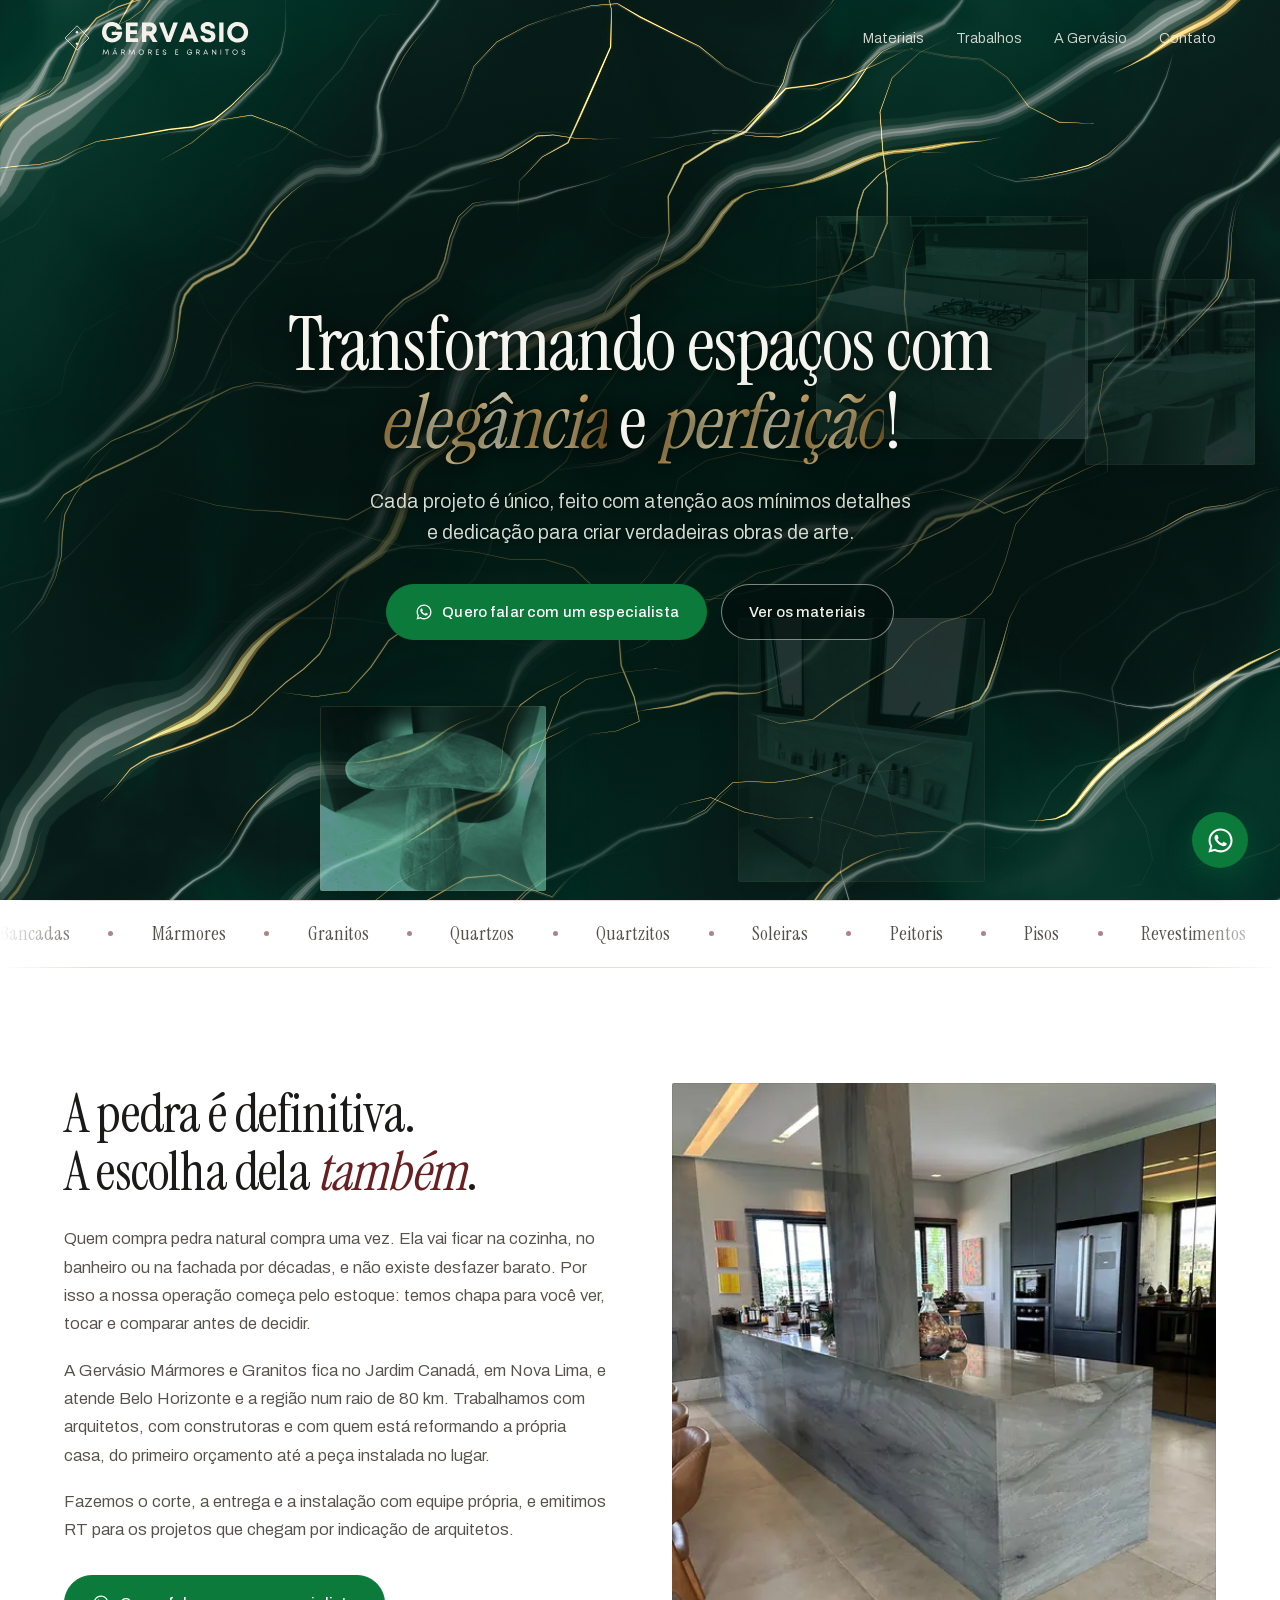
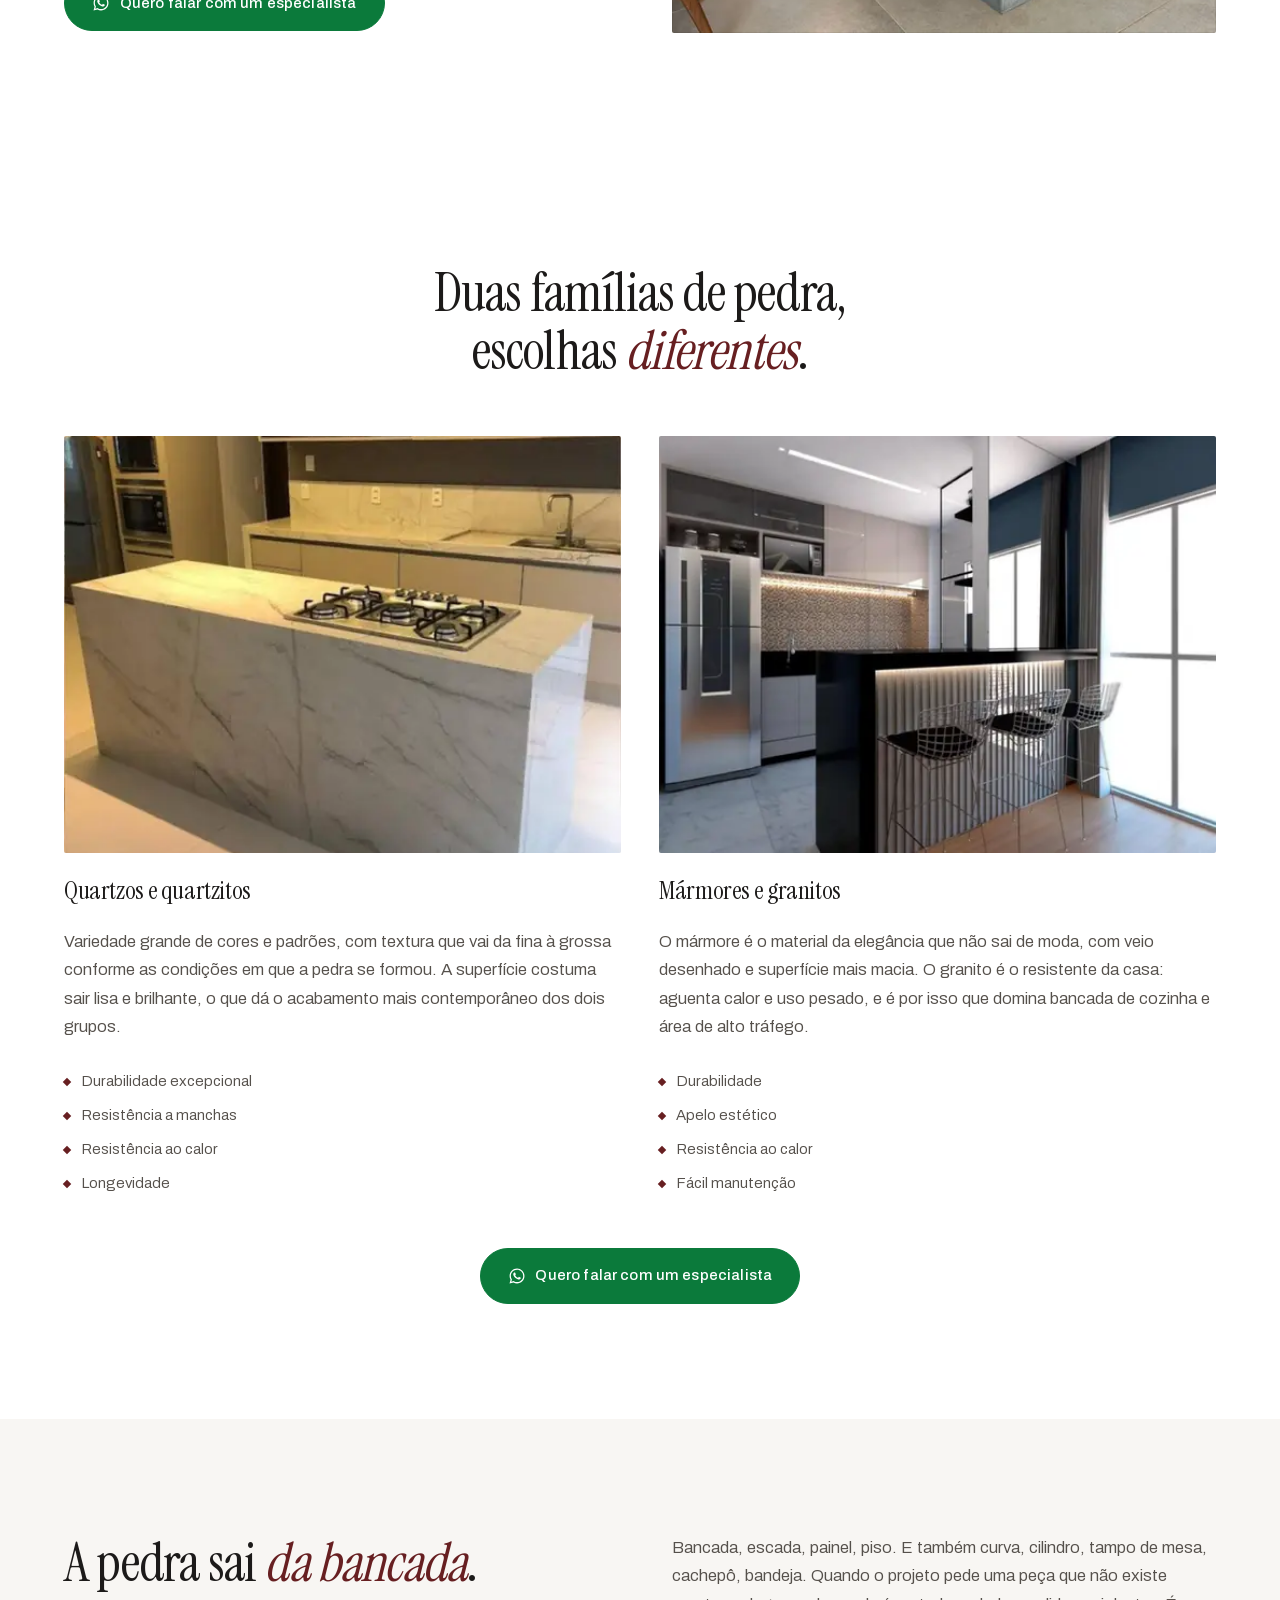
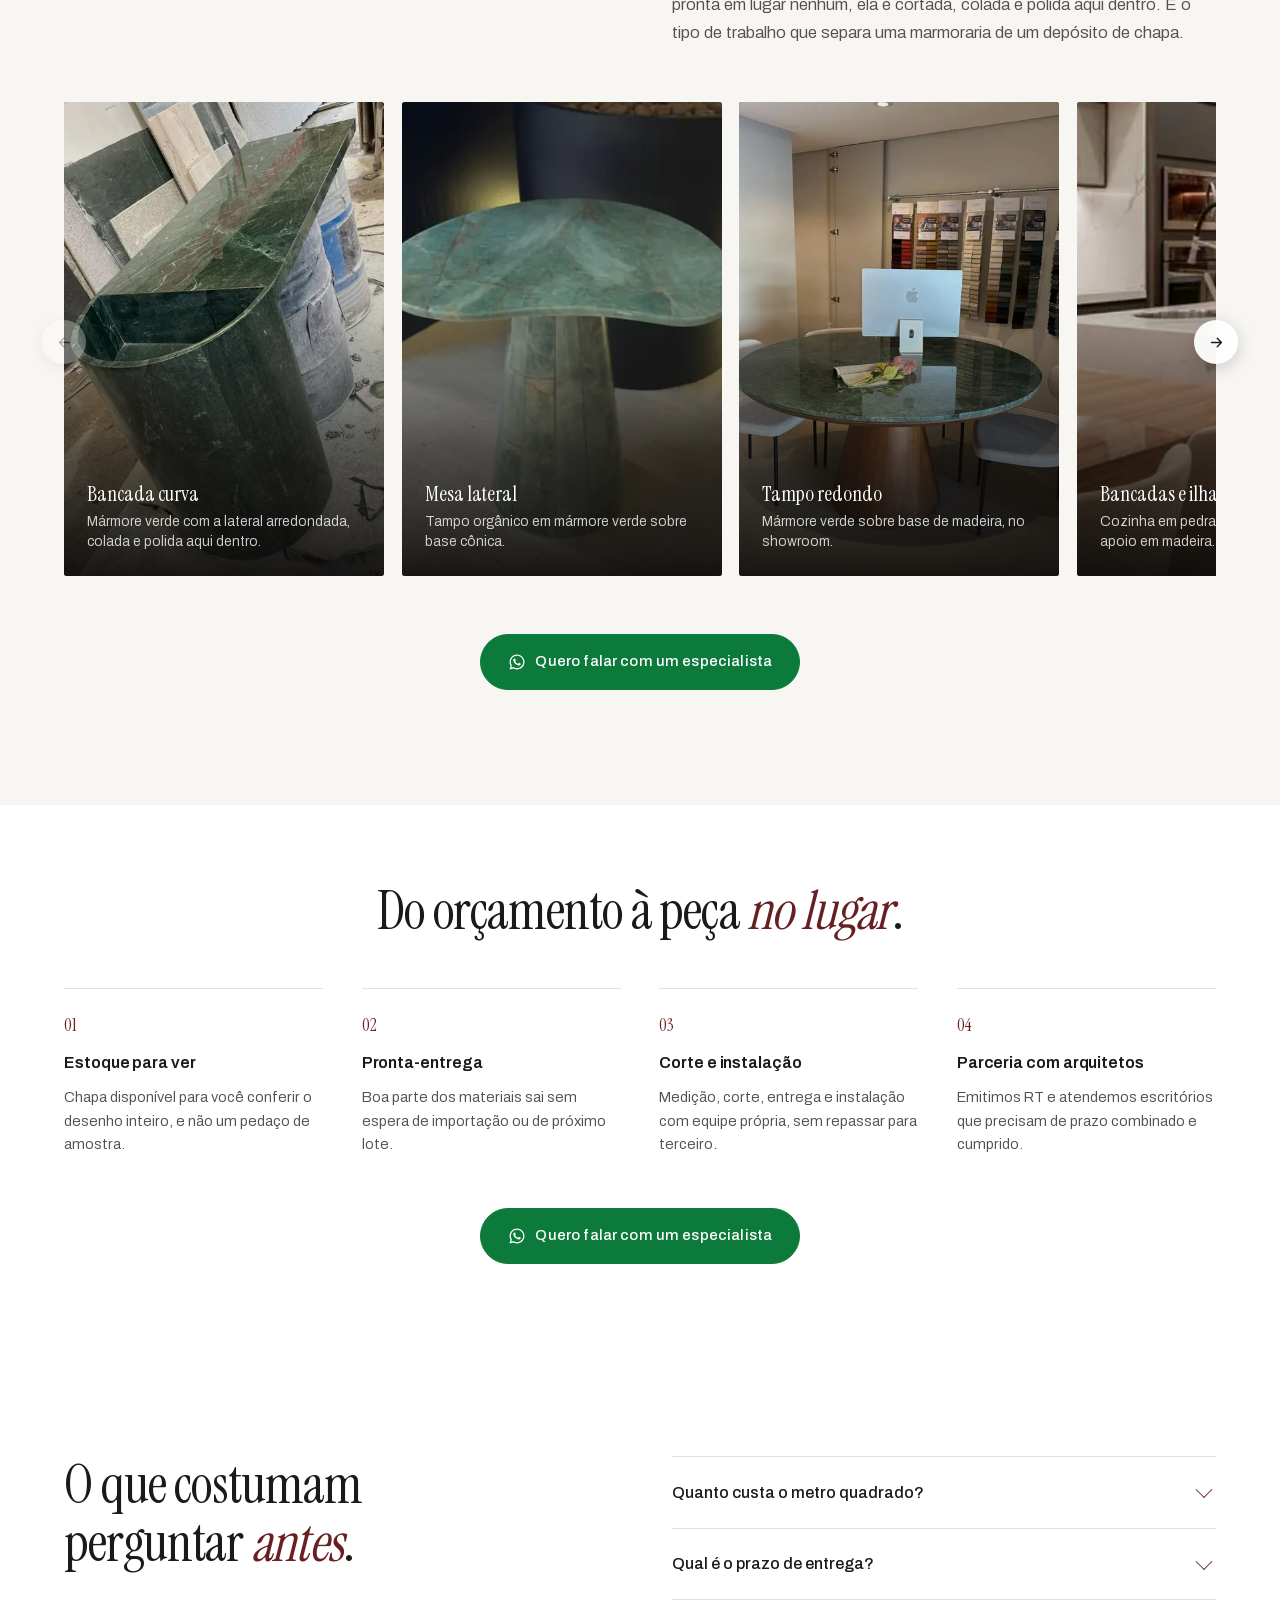
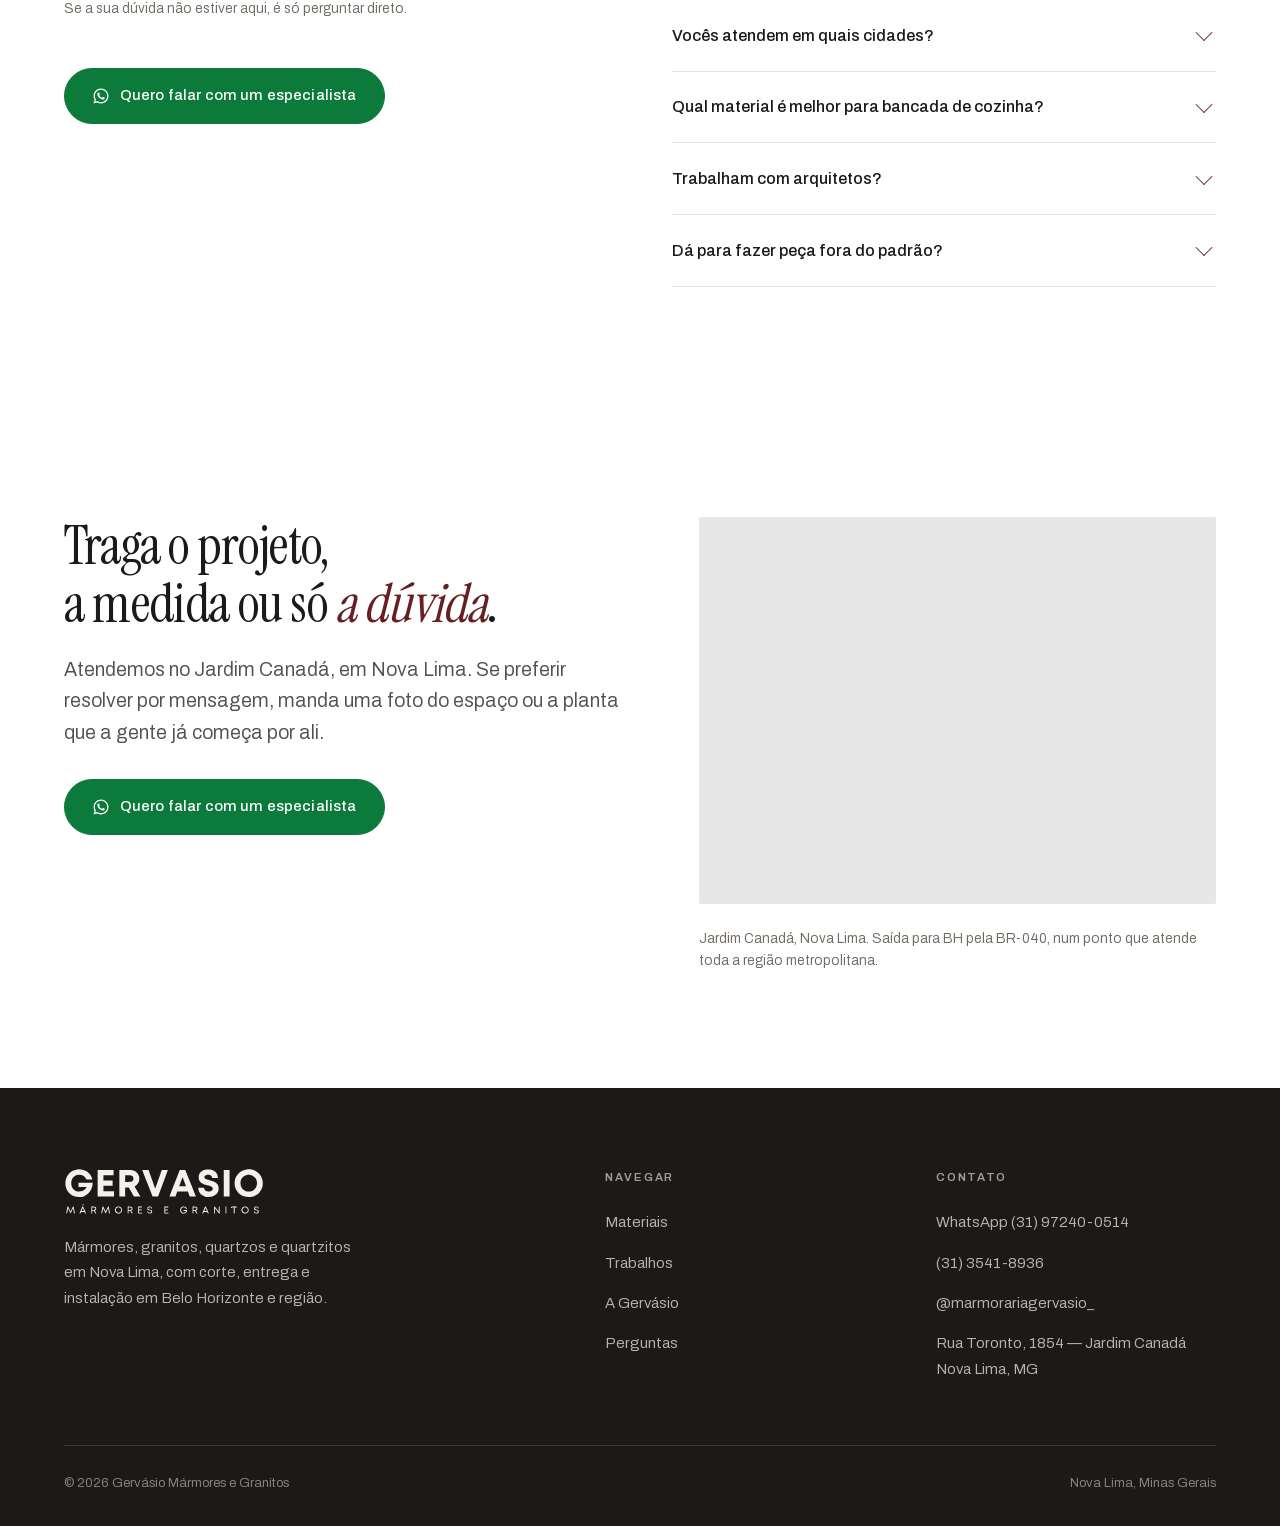
==== commit 0bab328f: "feat: hero com brilho dourado que respira e chapas de fundo nas secoes Hero - veio de marmore refeit" ====
--- a/index.html
+++ b/index.html
@@ -5,11 +5,9 @@
 <meta name="viewport" content="width=device-width,initial-scale=1">
 
 <!-- a foto do topo e as fontes primeiro: é o que pinta a tela -->
-<link rel="preload" as="image" href="assets/img/amb-ilha-quartzito.webp" media="(min-width:1001px)" fetchpriority="high">
-<link rel="preload" as="image" href="assets/img/amb-ilha-quartzito-sm.webp" media="(max-width:1000px)" fetchpriority="high">
 <link rel="preload" href="assets/fonts/archivo-latin.woff2" as="font" type="font/woff2" crossorigin>
 <link rel="preload" href="assets/fonts/instrument-latin.woff2" as="font" type="font/woff2" crossorigin>
-<style>@font-face{font-family:'Archivo';src:url('assets/fonts/archivo-latin.woff2') format('woff2');font-weight:300 700;font-display:optional;unicode-range:U+0000-00FF,U+0131,U+0152-0153,U+02BB-02BC,U+02C6,U+02DA,U+02DC,U+0304,U+0308,U+0329,U+2000-206F,U+2074,U+20AC,U+2122,U+2191,U+2193,U+2212,U+2215,U+FEFF,U+FFFD}@font-face{font-family:'Archivo';src:url('assets/fonts/archivo-latin-ext.woff2') format('woff2');font-weight:300 700;font-display:optional;unicode-range:U+0100-02BA,U+02BD-02C5,U+02C7-02CC,U+02CE-02D7,U+02DD-02FF,U+0304,U+0308,U+0329,U+1D00-1DBF,U+1E00-1E9F,U+1EF2-1EFF,U+2020,U+20A0-20AB,U+20AD-20C0,U+2113,U+2C60-2C7F,U+A720-A7FF}@font-face{font-family:'Instrument Serif';src:url('assets/fonts/instrument-latin.woff2') format('woff2');font-weight:400;font-display:optional;unicode-range:U+0000-00FF,U+0131,U+0152-0153,U+02BB-02BC,U+02C6,U+02DA,U+02DC,U+0304,U+0308,U+0329,U+2000-206F,U+2074,U+20AC,U+2122,U+2191,U+2193,U+2212,U+2215,U+FEFF,U+FFFD}@font-face{font-family:'Instrument Serif';src:url('assets/fonts/instrument-latin-ext.woff2') format('woff2');font-weight:400;font-display:optional;unicode-range:U+0100-02BA,U+02BD-02C5,U+02C7-02CC,U+02CE-02D7,U+02DD-02FF,U+0304,U+0308,U+0329,U+1D00-1DBF,U+1E00-1E9F,U+1EF2-1EFF,U+2020,U+20A0-20AB,U+20AD-20C0,U+2113,U+2C60-2C7F,U+A720-A7FF}:root{--papel:#ffffff;--papel-2:#f8f6f3;--papel-3:#f1ede8;--tinta:#1c1a19;--tinta-2:#55504b;--tinta-3:#6f6961;--bordo:#671f21;--bordo-claro:#8c3033;--bordo-fundo:#f6eeee;--linha:#e6e0d8;--verde:#05231a;--wa:#0b7a3b;--wa-hover:#096330;--serif:'Instrument Serif',Georgia,'Times New Roman',serif;--sans:'Archivo','Helvetica Neue',Arial,sans-serif;--ease:cubic-bezier(.22,.61,.36,1);--gut:clamp(1.25rem,5vw,5rem);--maxw:1280px}*{margin:0;padding:0;box-sizing:border-box}html{-webkit-text-size-adjust:100%;scroll-behavior:smooth;overflow-x:clip}body{background:var(--papel);color:var(--tinta);font-family:var(--sans);font-weight:350;font-size:clamp(1rem,.28vw + .93rem,1.06rem);line-height:1.68;-webkit-font-smoothing:antialiased;overflow-x:clip}img,svg,video{display:block;max-width:100%}img{height:auto}a{color:inherit;text-decoration:none}::selection{background:var(--bordo);color:#fff}:focus-visible{outline:2px solid var(--bordo);outline-offset:3px;border-radius:2px}.wrap{width:100%;max-width:var(--maxw);margin-inline:auto;padding-inline:var(--gut)}.sec{padding-block:clamp(4.5rem,9vw,8rem)}.sec--tight{padding-block:clamp(3.5rem,6vw,5.5rem)}.h1,.h2,.h3{font-family:var(--serif);font-weight:400;letter-spacing:-.015em;line-height:1.04}.h1{font-size:clamp(2.5rem,6.2vw,5.1rem)}.h2{font-size:clamp(2rem,4.2vw,3.4rem);line-height:1.08}.h3{font-size:clamp(1.35rem,2vw,1.75rem);line-height:1.16}.bordo{color:var(--bordo)}.it{font-style:italic}.h2 em{font-style:italic}.lead{font-size:clamp(1.05rem,.5vw + .94rem,1.22rem);color:var(--tinta-2);line-height:1.62;max-width:56ch}.pequeno{font-size:.86rem;color:var(--tinta-3);line-height:1.6}.btn{display:inline-flex;align-items:center;justify-content:center;gap:.6rem;min-height:52px;padding:.9rem 1.7rem;border-radius:100px;font-family:var(--sans);font-size:.94rem;font-weight:500;letter-spacing:.01em;background:var(--bordo);color:#fff;border:1px solid var(--bordo);transition:background .3s var(--ease),border-color .3s var(--ease),transform .3s var(--ease)}.btn:hover{background:var(--bordo-claro);border-color:var(--bordo-claro)}.btn:active{transform:translateY(1px)}.btn--wa{background:var(--wa);border-color:var(--wa)}.btn--wa:hover{background:var(--wa-hover);border-color:var(--wa-hover)}.btn--vazio{background:transparent;color:var(--tinta);border-color:var(--linha)}.btn--vazio:hover{background:var(--papel-2);border-color:var(--tinta-3)}.btn--claro{background:transparent;color:#f2efe9;border-color:rgba(242,239,233,.42)}.btn--claro:hover{background:rgba(242,239,233,.1);border-color:rgba(242,239,233,.7)}.acoes{display:flex;flex-wrap:wrap;gap:.85rem;margin-top:2.2rem}.acoes--fim{margin-top:1.9rem}.nav{position:fixed;inset:0 0 auto;z-index:60;transition:background .35s var(--ease),box-shadow .35s var(--ease),backdrop-filter .35s}.nav__in{display:flex;align-items:center;justify-content:space-between;gap:1.5rem;min-height:76px}.nav__marca{display:flex;align-items:center;gap:.7rem;color:#f4f1eb;padding-block:.55rem;min-height:44px;transition:color .35s var(--ease)}.nav[data-fixa] .nav__marca{color:var(--bordo)}.nav__marca .los{width:26px;height:26px;flex:none}.nav__marca .wm{width:clamp(112px,13vw,148px)}.nav__links{display:flex;gap:2rem;list-style:none;font-size:.9rem}.nav__links a{color:rgba(244,241,235,.86);position:relative;padding-block:.3rem;transition:color .3s var(--ease)}.nav[data-fixa] .nav__links a{color:var(--tinta-2)}.nav__links a::after{content:'';position:absolute;left:0;right:100%;bottom:0;height:1px;background:var(--bordo);transition:right .35s var(--ease)}.nav__links a:hover{color:var(--bordo)}.nav__links a:hover::after{right:0}.nav[data-fixa]{background:rgba(255,255,255,.9);backdrop-filter:blur(12px);box-shadow:0 1px 0 var(--linha)}.nav__burger{display:none;width:44px;height:44px;padding:11px 6px;margin-right:-6px;background:none;border:0;cursor:pointer;position:relative}.nav__burger span{position:absolute;left:6px;width:32px;height:1.7px;background:#f4f1eb;transition:.34s var(--ease)}.nav[data-fixa] .nav__burger span{background:var(--tinta)}.nav[data-claro] .nav__burger span{background:var(--tinta)}.nav[data-claro] .nav__marca{color:var(--bordo)}.nav__burger span:nth-child(1){top:13px}.nav__burger span:nth-child(2){top:21.5px}.nav__burger span:nth-child(3){top:30px}.gaveta{position:fixed;inset:0;z-index:55;background:var(--papel);display:grid;align-content:center;gap:.2rem;padding:6rem var(--gut) 3rem;visibility:hidden;opacity:0;transition:opacity .35s var(--ease),visibility .35s}.gaveta[data-aberta]{visibility:visible;opacity:1}.gaveta a{font-family:var(--serif);font-size:clamp(1.9rem,7vw,2.6rem);padding-block:.42rem;display:inline-flex;align-items:center;color:var(--tinta);transition:color .3s var(--ease)}.gaveta a:hover{color:var(--bordo)}.gaveta .btn{font-family:var(--sans);font-size:.95rem;margin-top:1.6rem;justify-self:start}body.travado{overflow:hidden}.hero{position:relative;overflow:hidden;background:var(--verde);isolation:isolate;min-height:100svh;display:grid;align-items:center;padding-block:clamp(7rem,13vh,9rem) clamp(3rem,6vw,4.5rem)}.hero__tela{position:absolute;inset:0;width:100%;height:100%;z-index:0}.hero__tela--luz{z-index:2}.hero__veu{position:absolute;inset:0;z-index:1;pointer-events:none;background:linear-gradient(90deg,rgba(2,16,12,.95) 0%,rgba(2,16,12,.88) 26%,rgba(2,16,12,.6) 48%,rgba(2,16,12,.4) 100%),linear-gradient(rgba(2,16,12,.55),rgba(2,16,12,.34) 40%,rgba(2,16,12,.6))}.hero__grid{position:relative;z-index:3;display:grid;grid-template-columns:minmax(0,1.18fr) minmax(0,.82fr);gap:clamp(2rem,4vw,3.4rem);align-items:center}.hero .h1{font-size:clamp(2.4rem,5.2vw,4.3rem)}.hero .h1{color:#f7f5f0}.hero .lead{color:rgba(238,244,236,.84)}.hero .bordo{color:#e8c98d}.hero__t{margin-block:1.5rem 1.6rem}.hero__marca{display:grid;grid-template-columns:repeat(3,minmax(0,1fr));gap:1.4rem 1.6rem;margin-top:2.6rem;padding-top:1.7rem;border-top:1px solid rgba(242,239,233,.22)}.hero__marca b{display:block;font-family:var(--serif);font-size:1.5rem;font-weight:400;color:#e8c98d;line-height:1.1}.hero__marca span{font-size:.78rem;letter-spacing:.07em;text-transform:uppercase;color:rgba(238,244,236,.62)}.duo.duo--par{align-items:stretch}.duo.duo--par>.corpo{align-self:center}.foto-lado{position:relative;display:grid}.foto-lado>picture{display:block;height:100%;min-height:0}.foto-lado img{width:100%;height:100%;object-fit:cover;border-radius:2px;background:var(--papel-3)}.foto-lado::after{content:'';position:absolute;inset:0;pointer-events:none;box-shadow:inset 0 0 0 1px rgba(28,26,25,.08);border-radius:2px}.fita{border-block:1px solid var(--linha);padding-block:1.05rem;overflow:hidden;-webkit-mask-image:linear-gradient(90deg,transparent,#000 7%,#000 93%,transparent);mask-image:linear-gradient(90deg,transparent,#000 7%,#000 93%,transparent)}.fita__trilho{display:flex;width:max-content;animation:desliza 46s linear infinite}.fita li{display:flex;align-items:center;gap:clamp(1.4rem,3vw,2.4rem);margin-right:clamp(1.4rem,3vw,2.4rem);font-family:var(--serif);font-size:clamp(1.02rem,1.5vw,1.35rem);color:var(--tinta-2);white-space:nowrap}.fita li::after{content:'';width:5px;height:5px;border-radius:50%;background:var(--bordo);opacity:.55;flex:none}@keyframes desliza{to{transform:translateX(-50%)}}.fita:hover .fita__trilho{animation-play-state:paused}.duo{display:grid;grid-template-columns:minmax(0,1fr) minmax(0,1fr);gap:clamp(2rem,5vw,5rem);align-items:start}.duo--topo{align-items:start}.cab{display:grid;gap:1.1rem;max-width:44ch}.cab--centro{justify-items:center;text-align:center;margin-inline:auto;max-width:none}.cab--larga{max-width:none}.h2--duas>span,.h2--uma{display:block;white-space:nowrap}.cab--centro{max-width:none}@media (max-width:430px){.h2--duas>span,.h2--uma{white-space:normal}}.corpo p + p{margin-top:1.1rem}.corpo{color:var(--tinta-2)}.cat{display:grid;grid-template-columns:repeat(2,minmax(0,1fr));gap:clamp(1.5rem,3vw,2.6rem)}.cat__c{display:grid;gap:1.4rem;align-content:start}.cat__foto{position:relative;aspect-ratio:4/3;overflow:hidden;background:var(--papel-3);border-radius:2px}.cat__foto img{width:100%;height:100%;object-fit:cover;transition:transform 1.4s var(--ease)}.cat__c:hover .cat__foto img{transform:scale(1.035)}.cat__lista{list-style:none;display:grid;gap:.55rem;margin-top:.3rem}.cat__lista li{display:flex;gap:.7rem;font-size:.94rem;color:var(--tinta-2)}.cat__lista li::before{content:'';width:6px;height:6px;margin-top:.62rem;flex:none;background:var(--bordo);transform:rotate(45deg)}.hero__gal{display:grid;grid-template-columns:1fr 1fr;gap:clamp(.6rem,1.1vw,.9rem);height:clamp(380px,62vh,620px);overflow:hidden;-webkit-mask-image:linear-gradient(transparent,#000 12%,#000 88%,transparent);mask-image:linear-gradient(transparent,#000 12%,#000 88%,transparent)}.hero__col{display:grid;gap:clamp(.6rem,1.1vw,.9rem);align-content:start;animation:sobe 46s linear infinite;will-change:transform}.hero__col--desce{animation-name:desce;animation-duration:54s;margin-top:-9%}.hero__col>picture{display:block;width:100%;aspect-ratio:1/1;overflow:hidden;border-radius:2px;box-shadow:0 10px 30px rgba(0,0,0,.32)}.hero__col img{display:block;width:100%;height:100%;object-fit:cover}@keyframes sobe{from{transform:translateY(0)}to{transform:translateY(-50%)}}@keyframes desce{from{transform:translateY(-50%)}to{transform:translateY(0)}}.hero__gal:hover .hero__col{animation-play-state:paused}.car{position:relative}.car__pista{display:flex;gap:clamp(.7rem,1.4vw,1.1rem);overflow-x:auto;scroll-snap-type:x mandatory;scroll-behavior:smooth;padding-bottom:.4rem;scrollbar-width:none;-ms-overflow-style:none}.car__pista::-webkit-scrollbar{display:none}.card{position:relative;flex:0 0 clamp(230px,26vw,320px);scroll-snap-align:start;border-radius:3px;overflow:hidden;background:#0e0d0b;isolation:isolate;aspect-ratio:27/40;display:block}.card img{width:100%;height:100%;object-fit:cover;opacity:.94;transition:transform 1.2s var(--ease),opacity .5s}.card:hover img{transform:scale(1.05);opacity:1}.card__v{position:absolute;inset:0;pointer-events:none;background:linear-gradient(0deg,rgba(10,9,8,.93) 0%,rgba(10,9,8,.62) 26%,rgba(10,9,8,.06) 56%,transparent 74%)}.card__c{position:absolute;left:0;right:0;bottom:0;padding:clamp(1rem,1.8vw,1.5rem)}.card__n{font-family:var(--serif);color:#fff;font-size:clamp(1.2rem,1.6vw,1.45rem);line-height:1.1}.card__d{color:rgba(255,255,255,.8);font-size:.87rem;line-height:1.5;margin-top:.35rem}.car__nav{position:absolute;top:calc(50% - 22px);width:44px;height:44px;border-radius:50%;border:0;cursor:pointer;background:rgba(255,255,255,.94);color:var(--tinta);display:grid;place-items:center;box-shadow:0 4px 18px rgba(0,0,0,.18);transition:background .3s var(--ease),opacity .3s}.car__nav:hover{background:#fff}.car__nav svg{width:17px;height:17px}.car__nav--ant{left:-22px}.car__nav--prox{right:-22px}.car__nav[disabled]{opacity:.32;cursor:default}.cta-centro{display:flex;justify-content:center;margin-top:clamp(2.4rem,4vw,3.4rem)}.dif{display:grid;grid-template-columns:repeat(4,minmax(0,1fr));gap:clamp(1.6rem,3vw,2.6rem)}.dif__i{display:grid;gap:.6rem;align-content:start;padding-top:1.4rem;border-top:1px solid var(--linha)}.dif__n{font-family:var(--serif);font-size:1.05rem;color:var(--bordo)}.dif__i h3{font-size:1.02rem;font-weight:600;letter-spacing:-.005em}.dif__i p{font-size:.92rem;color:var(--tinta-2);line-height:1.6}.faq{display:grid;gap:0;border-top:1px solid var(--linha)}.faq details{border-bottom:1px solid var(--linha)}.faq summary{cursor:pointer;list-style:none;padding:1.35rem 2.5rem 1.35rem 0;position:relative;font-size:1.02rem;font-weight:500;transition:color .3s var(--ease)}.faq summary::-webkit-details-marker{display:none}.faq summary:hover{color:var(--bordo)}.faq summary::after{content:'';position:absolute;right:.4rem;top:50%;width:11px;height:11px;border-right:1.5px solid var(--bordo);border-bottom:1.5px solid var(--bordo);transform:translateY(-70%) rotate(45deg);transition:transform .35s var(--ease)}.faq details[open] summary::after{transform:translateY(-30%) rotate(-135deg)}.faq p{padding-bottom:1.5rem;color:var(--tinta-2);max-width:64ch}.contato{background:var(--papel-2)}.contato__grid{display:grid;grid-template-columns:minmax(0,1.05fr) minmax(0,.95fr);gap:clamp(2.5rem,5vw,4.5rem);align-items:start}.dados{display:grid;gap:1.5rem;margin-top:2.4rem}.dados a,.dados div{display:flex;gap:.9rem;align-items:flex-start}.dados svg{width:19px;height:19px;flex:none;margin-top:.28rem;color:var(--bordo)}.dados b{display:block;font-size:.74rem;letter-spacing:.13em;text-transform:uppercase;color:var(--tinta-3);font-weight:600;margin-bottom:.12rem}.dados span{font-size:1rem;color:var(--tinta)}.dados a:hover span{color:var(--bordo)}.mapa{border:0;width:100%;aspect-ratio:4/3;border-radius:2px;background:var(--papel-3);filter:grayscale(1) contrast(.94);transition:filter .5s var(--ease)}.mapa:hover{filter:none}.rodape{background:var(--tinta);color:rgba(244,241,235,.72);padding-block:clamp(3.5rem,7vw,5rem) 2rem}.rodape__top{display:grid;grid-template-columns:minmax(0,1.4fr) repeat(2,minmax(0,.8fr));gap:clamp(2rem,4vw,3.5rem);align-items:start}.rodape .wm{width:200px;color:#f4f1eb;margin-bottom:1.3rem}.rodape__k{font-size:.72rem;letter-spacing:.15em;text-transform:uppercase;color:rgba(244,241,235,.62);font-weight:600;margin-bottom:1rem}.rodape ul{list-style:none;display:grid;gap:.05rem}.rodape li a,.rodape li span{display:inline-flex;align-items:center;gap:.55rem;padding-block:.45rem;font-size:.94rem;transition:color .3s var(--ease)}.rodape a:hover{color:#fff}.rodape__base{display:flex;flex-wrap:wrap;justify-content:space-between;gap:1rem;margin-top:clamp(2.5rem,5vw,3.5rem);padding-top:1.6rem;border-top:1px solid rgba(244,241,235,.14);font-size:.82rem;color:rgba(244,241,235,.5)}.wa-flut{position:fixed;right:clamp(1rem,3vw,2rem);bottom:clamp(1rem,3vw,2rem);z-index:50;width:56px;height:56px;border-radius:50%;background:var(--wa);color:#fff;display:grid;place-items:center;box-shadow:0 8px 26px rgba(11,122,59,.34);transition:transform .3s var(--ease),background .3s var(--ease)}.wa-flut:hover{background:var(--wa-hover);transform:translateY(-2px)}.wa-flut svg{width:29px;height:29px}[data-sobe]{opacity:0;transform:translateY(24px);transition:opacity .85s var(--ease),transform .85s var(--ease)}[data-sobe].dentro{opacity:1;transform:none}[data-sobe][data-atraso="1"]{transition-delay:.09s}[data-sobe][data-atraso="2"]{transition-delay:.18s}[data-sobe][data-atraso="3"]{transition-delay:.27s}@media (max-width:1000px){.nav__links{display:none}.nav__burger{display:block}.hero{min-height:auto}.hero__grid{grid-template-columns:1fr;gap:2.4rem}.hero__gal{grid-template-columns:1fr;height:auto;gap:.6rem;-webkit-mask-image:linear-gradient(90deg,transparent,#000 8%,#000 92%,transparent);mask-image:linear-gradient(90deg,transparent,#000 8%,#000 92%,transparent)}.hero__col{grid-auto-flow:column;grid-auto-columns:clamp(150px,42vw,210px);animation-name:corre;animation-duration:44s}.hero__col--desce{animation-name:corre-volta;animation-duration:52s;margin-top:0}@keyframes corre{from{transform:translateX(0)}to{transform:translateX(-50%)}}@keyframes corre-volta{from{transform:translateX(-50%)}to{transform:translateX(0)}}.car__nav{display:none}.car__pista{padding-inline:0}.duo,.contato__grid{grid-template-columns:1fr;gap:2.2rem}.cat{grid-template-columns:1fr;gap:2.6rem}.dif{grid-template-columns:repeat(2,minmax(0,1fr))}.rodape__top{grid-template-columns:1fr 1fr}.rodape__marca{grid-column:1/-1}}@media (max-width:1000px){.pedra__veu{background:linear-gradient(rgba(2,16,12,.72),rgba(2,16,12,.52) 45%,rgba(2,16,12,.74))}}@media (max-width:620px){.dif{grid-template-columns:1fr}.pedra{min-height:auto}.hero__marca{grid-template-columns:1fr;gap:0}.hero__marca div{display:flex;align-items:baseline;gap:.7rem;padding-block:.62rem;border-bottom:1px solid var(--linha)}.hero__marca div:last-child{border-bottom:0}.hero__marca b{font-size:1.22rem;flex:none}.hero__marca span{font-size:.74rem;line-height:1.35}}@media (prefers-reduced-motion:reduce){html{scroll-behavior:auto}*,*::before,*::after{animation-duration:.001ms !important;animation-iteration-count:1 !important;transition-duration:.001ms !important}[data-sobe]{opacity:1;transform:none}.fita__trilho{animation:none}}</style>
+<style>@font-face{font-family:'Archivo';src:url('assets/fonts/archivo-latin.woff2') format('woff2');font-weight:300 700;font-display:optional;unicode-range:U+0000-00FF,U+0131,U+0152-0153,U+02BB-02BC,U+02C6,U+02DA,U+02DC,U+0304,U+0308,U+0329,U+2000-206F,U+2074,U+20AC,U+2122,U+2191,U+2193,U+2212,U+2215,U+FEFF,U+FFFD}@font-face{font-family:'Archivo';src:url('assets/fonts/archivo-latin-ext.woff2') format('woff2');font-weight:300 700;font-display:optional;unicode-range:U+0100-02BA,U+02BD-02C5,U+02C7-02CC,U+02CE-02D7,U+02DD-02FF,U+0304,U+0308,U+0329,U+1D00-1DBF,U+1E00-1E9F,U+1EF2-1EFF,U+2020,U+20A0-20AB,U+20AD-20C0,U+2113,U+2C60-2C7F,U+A720-A7FF}@font-face{font-family:'Instrument Serif';src:url('assets/fonts/instrument-latin.woff2') format('woff2');font-weight:400;font-display:optional;unicode-range:U+0000-00FF,U+0131,U+0152-0153,U+02BB-02BC,U+02C6,U+02DA,U+02DC,U+0304,U+0308,U+0329,U+2000-206F,U+2074,U+20AC,U+2122,U+2191,U+2193,U+2212,U+2215,U+FEFF,U+FFFD}@font-face{font-family:'Instrument Serif';src:url('assets/fonts/instrument-latin-ext.woff2') format('woff2');font-weight:400;font-display:optional;unicode-range:U+0100-02BA,U+02BD-02C5,U+02C7-02CC,U+02CE-02D7,U+02DD-02FF,U+0304,U+0308,U+0329,U+1D00-1DBF,U+1E00-1E9F,U+1EF2-1EFF,U+2020,U+20A0-20AB,U+20AD-20C0,U+2113,U+2C60-2C7F,U+A720-A7FF}:root{--papel:#ffffff;--papel-2:#f8f6f3;--papel-3:#f1ede8;--tinta:#1c1a19;--tinta-2:#55504b;--tinta-3:#6f6961;--bordo:#671f21;--bordo-claro:#8c3033;--bordo-fundo:#f6eeee;--linha:#e6e0d8;--verde:#05231a;--wa:#0b7a3b;--wa-hover:#096330;--serif:'Instrument Serif',Georgia,'Times New Roman',serif;--sans:'Archivo','Helvetica Neue',Arial,sans-serif;--ease:cubic-bezier(.22,.61,.36,1);--gut:clamp(1.25rem,5vw,5rem);--maxw:1280px}*{margin:0;padding:0;box-sizing:border-box}html{-webkit-text-size-adjust:100%;scroll-behavior:smooth;overflow-x:clip}body{background:var(--papel);color:var(--tinta);font-family:var(--sans);font-weight:350;font-size:clamp(1rem,.28vw + .93rem,1.06rem);line-height:1.68;-webkit-font-smoothing:antialiased;overflow-x:clip}img,svg,video{display:block;max-width:100%}img{height:auto}a{color:inherit;text-decoration:none}::selection{background:var(--bordo);color:#fff}:focus-visible{outline:2px solid var(--bordo);outline-offset:3px;border-radius:2px}.wrap{width:100%;max-width:var(--maxw);margin-inline:auto;padding-inline:var(--gut)}.sec{padding-block:clamp(4.5rem,9vw,8rem)}.sec--tight{padding-block:clamp(3.5rem,6vw,5.5rem)}.h1,.h2,.h3{font-family:var(--serif);font-weight:400;letter-spacing:-.015em;line-height:1.04;color:var(--tinta)}.h1{font-size:clamp(2.5rem,6.2vw,5.1rem)}.h2{font-size:clamp(2rem,4.2vw,3.4rem);line-height:1.08}.h3{font-size:clamp(1.35rem,2vw,1.75rem);line-height:1.16}.bordo{color:var(--bordo)}.it{font-style:italic}.h2 em{font-style:italic}.lead{font-size:clamp(1.05rem,.5vw + .94rem,1.22rem);color:var(--tinta-2);line-height:1.62;max-width:56ch}.pequeno{font-size:.86rem;color:var(--tinta-3);line-height:1.6}.btn{display:inline-flex;align-items:center;justify-content:center;gap:.6rem;min-height:52px;padding:.9rem 1.7rem;border-radius:100px;font-family:var(--sans);font-size:.94rem;font-weight:500;letter-spacing:.01em;background:var(--bordo);color:#fff;border:1px solid var(--bordo);transition:background .3s var(--ease),border-color .3s var(--ease),transform .3s var(--ease)}.btn:hover{background:var(--bordo-claro);border-color:var(--bordo-claro)}.btn:active{transform:translateY(1px)}.btn--wa{background:var(--wa);border-color:var(--wa)}.btn--wa:hover{background:var(--wa-hover);border-color:var(--wa-hover)}.btn--vazio{background:transparent;color:var(--tinta);border-color:var(--linha)}.btn--vazio:hover{background:var(--papel-2);border-color:var(--tinta-3)}.btn--claro{background:rgba(2,16,12,.62);color:#f2efe9;border-color:rgba(242,239,233,.52)}.btn--claro:hover{background:rgba(242,239,233,.14);border-color:rgba(242,239,233,.8)}.acoes{display:flex;flex-wrap:wrap;gap:.85rem;margin-top:2.2rem}.acoes--fim{margin-top:1.9rem}.acoes--centro{justify-content:center}.nav{position:fixed;inset:0 0 auto;z-index:60;transition:background .35s var(--ease),box-shadow .35s var(--ease),backdrop-filter .35s}.nav__in{display:flex;align-items:center;justify-content:space-between;gap:1.5rem;min-height:76px}.nav__marca{display:flex;align-items:center;gap:.7rem;color:#f4f1eb;padding-block:.55rem;min-height:44px;transition:color .35s var(--ease)}.nav[data-fixa] .nav__marca{color:var(--bordo)}.nav__marca .los{width:26px;height:26px;flex:none}.nav__marca .wm{width:clamp(112px,13vw,148px)}.nav__links{display:flex;gap:2rem;list-style:none;font-size:.9rem}.nav__links a{color:rgba(244,241,235,.86);position:relative;padding-block:.3rem;transition:color .3s var(--ease)}.nav[data-fixa] .nav__links a{color:var(--tinta-2)}.nav__links a::after{content:'';position:absolute;left:0;right:100%;bottom:0;height:1px;background:var(--bordo);transition:right .35s var(--ease)}.nav__links a:hover{color:var(--bordo)}.nav__links a:hover::after{right:0}.nav[data-fixa]{background:rgba(255,255,255,.9);backdrop-filter:blur(12px);box-shadow:0 1px 0 var(--linha)}.nav__burger{display:none;width:44px;height:44px;padding:11px 6px;margin-right:-6px;background:none;border:0;cursor:pointer;position:relative}.nav__burger span{position:absolute;left:6px;width:32px;height:1.7px;background:#f4f1eb;transition:.34s var(--ease)}.nav[data-fixa] .nav__burger span{background:var(--tinta)}.nav[data-claro] .nav__burger span{background:var(--tinta)}.nav[data-claro] .nav__marca{color:var(--bordo)}.nav__burger span:nth-child(1){top:13px}.nav__burger span:nth-child(2){top:21.5px}.nav__burger span:nth-child(3){top:30px}.gaveta{position:fixed;inset:0;z-index:55;background:var(--papel);display:grid;align-content:center;gap:.2rem;padding:6rem var(--gut) 3rem;visibility:hidden;opacity:0;transition:opacity .35s var(--ease),visibility .35s}.gaveta[data-aberta]{visibility:visible;opacity:1}.gaveta a{font-family:var(--serif);font-size:clamp(1.9rem,7vw,2.6rem);padding-block:.42rem;display:inline-flex;align-items:center;color:var(--tinta);transition:color .3s var(--ease)}.gaveta a:hover{color:var(--bordo)}.gaveta .btn{font-family:var(--sans);font-size:.95rem;margin-top:1.6rem;justify-self:start}body.travado{overflow:hidden}.hero{position:relative;overflow:hidden;background:var(--verde);isolation:isolate;min-height:100svh;display:grid;align-items:center;padding-block:clamp(7rem,13vh,9rem) clamp(3rem,6vw,4.5rem)}.hero__tela{position:absolute;inset:0;width:100%;height:100%;z-index:0}.hero__tela--luz{z-index:2;-webkit-mask-image:radial-gradient(ellipse 76% 42% at 50% 50%,rgba(0,0,0,.05) 0%,rgba(0,0,0,.20) 46%,rgba(0,0,0,.64) 74%,#000 94%);mask-image:radial-gradient(ellipse 76% 42% at 50% 50%,rgba(0,0,0,.05) 0%,rgba(0,0,0,.20) 46%,rgba(0,0,0,.64) 74%,#000 94%)}.hero__veu{position:absolute;inset:0;z-index:1;pointer-events:none;background:radial-gradient(ellipse 86% 58% at 50% 50%,rgba(2,16,12,.90) 0%,rgba(2,16,12,.72) 50%,rgba(2,16,12,.14) 100%),linear-gradient(rgba(2,16,12,.42),rgba(2,16,12,.12) 42%,rgba(2,16,12,.46))}.hero__centro{position:relative;z-index:5;display:grid;justify-items:center;text-align:center}.hero .h1{font-size:clamp(2.6rem,5.9vw,4.9rem);color:#f7f5f0;max-width:26ch}.hero .lead{color:rgba(238,244,236,.9);max-width:64ch}.ouro{background-image:linear-gradient(96deg,#a9762f 0%,#e6c489 14%,#fbeec2 27%,#dcae5f 40%,#fff6dc 52%,#d6a559 66%,#f4dda8 80%,#c9954a 92%,#8f6224 100%);-webkit-background-clip:text;background-clip:text;color:#e8c98d;-webkit-text-fill-color:transparent}.hero .h1,.hero .lead{text-shadow:0 1px 14px rgba(2,16,12,.72),0 0 34px rgba(2,16,12,.55)}.hero .bordo{color:#e8c98d}.hero__t{margin-block:0 1.5rem}.hero__fotos{position:absolute;inset:0;z-index:3;pointer-events:none;overflow:hidden}.hf{position:absolute;border-radius:2px;overflow:hidden;opacity:0;box-shadow:0 18px 44px rgba(0,0,0,.42);transform:translate3d(0,14px,0) scale(.94);transition:opacity 1.5s var(--ease),transform 1.5s var(--ease);will-change:opacity,transform}.hf.vis{opacity:.60;transform:none}.hf img{width:100%;height:100%;object-fit:cover;filter:grayscale(1) sepia(1) hue-rotate(108deg) saturate(1.35) brightness(.84) contrast(1.06)}.hf--fundo.vis{opacity:.26}.hf--fundo img{filter:grayscale(1) sepia(1) hue-rotate(108deg) saturate(1.3) brightness(.5) contrast(1.06)}.hf::after{content:'';position:absolute;inset:0;box-shadow:inset 0 0 0 1px rgba(232,201,141,.22);border-radius:2px}.duo.duo--par{align-items:stretch}.duo.duo--par>.corpo{align-self:center}.foto-lado{position:relative;display:grid}.foto-lado>picture{display:block;height:100%;min-height:0}.foto-lado img{width:100%;height:100%;object-fit:cover;border-radius:2px;background:var(--papel-3)}.foto-lado::after{content:'';position:absolute;inset:0;pointer-events:none;box-shadow:inset 0 0 0 1px rgba(28,26,25,.08);border-radius:2px}.fita{border-block:1px solid var(--linha);padding-block:1.05rem;overflow:hidden;-webkit-mask-image:linear-gradient(90deg,transparent,#000 7%,#000 93%,transparent);mask-image:linear-gradient(90deg,transparent,#000 7%,#000 93%,transparent)}.fita__trilho{display:flex;width:max-content;animation:desliza 46s linear infinite}.fita li{display:flex;align-items:center;gap:clamp(1.4rem,3vw,2.4rem);margin-right:clamp(1.4rem,3vw,2.4rem);font-family:var(--serif);font-size:clamp(1.02rem,1.5vw,1.35rem);color:var(--tinta-2);white-space:nowrap}.fita li::after{content:'';width:5px;height:5px;border-radius:50%;background:var(--bordo);opacity:.55;flex:none}@keyframes desliza{to{transform:translateX(-50%)}}.fita:hover .fita__trilho{animation-play-state:paused}.duo{display:grid;grid-template-columns:minmax(0,1fr) minmax(0,1fr);gap:clamp(2rem,5vw,5rem);align-items:start}.duo--topo{align-items:start}.cab{display:grid;gap:1.1rem;max-width:44ch}.cab--centro{justify-items:center;text-align:center;margin-inline:auto;max-width:none}.cab--larga{max-width:none}.h2--duas>span,.h2--uma{display:block;white-space:nowrap}.cab--centro{max-width:none}@media (max-width:430px){.h2--duas>span,.h2--uma{white-space:normal}}.corpo p + p{margin-top:1.1rem}.corpo{color:var(--tinta-2)}.cat{display:grid;grid-template-columns:repeat(2,minmax(0,1fr));gap:clamp(1.5rem,3vw,2.6rem)}.cat__c{display:grid;gap:1.4rem;align-content:start}.cat__foto{position:relative;aspect-ratio:4/3;overflow:hidden;background:var(--papel-3);border-radius:2px}.cat__foto img{width:100%;height:100%;object-fit:cover;transition:transform 1.4s var(--ease)}.cat__c:hover .cat__foto img{transform:scale(1.035)}.cat__lista{list-style:none;display:grid;gap:.55rem;margin-top:.3rem}.cat__lista li{display:flex;gap:.7rem;font-size:.94rem;color:var(--tinta-2)}.cat__lista li::before{content:'';width:6px;height:6px;margin-top:.62rem;flex:none;background:var(--bordo);transform:rotate(45deg)}.chapa{position:relative;isolation:isolate;background:var(--papel)}.chapa.contato{background:var(--papel)}.chapa__f{position:absolute;inset:0;z-index:0;overflow:hidden;pointer-events:none;opacity:.7;background-attachment:fixed;background-repeat:no-repeat;background-size:cover;background-position:center}.chapa--clara .chapa__f{background-image:url('assets/img/chapa-clara.webp')}.chapa--escura .chapa__f{background-image:url('assets/img/chapa-contraste.webp')}.chapa--escura .chapa__f::after{content:'';position:absolute;inset:0;background:linear-gradient(90deg,rgba(255,255,255,.80) 0%,rgba(255,255,255,.72) 38%,rgba(255,255,255,.22) 62%,rgba(255,255,255,0) 84%)}.chapa>*:not(.chapa__f){position:relative;z-index:1}.car{position:relative}.car__pista{display:flex;gap:clamp(.7rem,1.4vw,1.1rem);overflow-x:auto;scroll-snap-type:x mandatory;scroll-behavior:smooth;padding-bottom:.4rem;scrollbar-width:none;-ms-overflow-style:none}.car__pista::-webkit-scrollbar{display:none}.card{position:relative;flex:0 0 clamp(230px,26vw,320px);scroll-snap-align:start;border-radius:3px;overflow:hidden;background:#0e0d0b;isolation:isolate;aspect-ratio:27/40;display:block}.card img{width:100%;height:100%;object-fit:cover;opacity:.94;transition:transform 1.2s var(--ease),opacity .5s}.card:hover img{transform:scale(1.05);opacity:1}.card__v{position:absolute;inset:0;pointer-events:none;background:linear-gradient(0deg,rgba(10,9,8,.93) 0%,rgba(10,9,8,.62) 26%,rgba(10,9,8,.06) 56%,transparent 74%)}.card__c{position:absolute;left:0;right:0;bottom:0;padding:clamp(1rem,1.8vw,1.5rem)}.card__n{font-family:var(--serif);color:#fff;font-size:clamp(1.2rem,1.6vw,1.45rem);line-height:1.1}.card__d{color:rgba(255,255,255,.8);font-size:.87rem;line-height:1.5;margin-top:.35rem}.car__nav{position:absolute;top:calc(50% - 22px);width:44px;height:44px;border-radius:50%;border:0;cursor:pointer;background:rgba(255,255,255,.94);color:var(--tinta);display:grid;place-items:center;box-shadow:0 4px 18px rgba(0,0,0,.18);transition:background .3s var(--ease),opacity .3s}.car__nav:hover{background:#fff}.car__nav svg{width:17px;height:17px}.car__nav--ant{left:-22px}.car__nav--prox{right:-22px}.car__nav[disabled]{opacity:.32;cursor:default}.cta-centro{display:flex;justify-content:center;margin-top:clamp(2.4rem,4vw,3.4rem)}.dif{display:grid;grid-template-columns:repeat(4,minmax(0,1fr));gap:clamp(1.6rem,3vw,2.6rem)}.dif__i{display:grid;gap:.6rem;align-content:start;padding-top:1.4rem;border-top:1px solid var(--linha)}.dif__n{font-family:var(--serif);font-size:1.05rem;color:var(--bordo)}.dif__i h3{font-size:1.02rem;font-weight:600;letter-spacing:-.005em}.dif__i p{font-size:.92rem;color:var(--tinta-2);line-height:1.6}.faq{display:grid;gap:0;border-top:1px solid var(--linha)}.faq details{border-bottom:1px solid var(--linha)}.faq summary{cursor:pointer;list-style:none;padding:1.35rem 2.5rem 1.35rem 0;position:relative;font-size:1.02rem;font-weight:500;transition:color .3s var(--ease)}.faq summary::-webkit-details-marker{display:none}.faq summary:hover{color:var(--bordo)}.faq summary::after{content:'';position:absolute;right:.4rem;top:50%;width:11px;height:11px;border-right:1.5px solid var(--bordo);border-bottom:1.5px solid var(--bordo);transform:translateY(-70%) rotate(45deg);transition:transform .35s var(--ease)}.faq details[open] summary::after{transform:translateY(-30%) rotate(-135deg)}.faq p{padding-bottom:1.5rem;color:var(--tinta-2);max-width:64ch}.contato{background:var(--papel-2)}.contato__grid{display:grid;grid-template-columns:minmax(0,1.05fr) minmax(0,.95fr);gap:clamp(2.5rem,5vw,4.5rem);align-items:start}.dados{display:grid;gap:1.5rem;margin-top:2.4rem}.dados a,.dados div{display:flex;gap:.9rem;align-items:flex-start}.dados svg{width:19px;height:19px;flex:none;margin-top:.28rem;color:var(--bordo)}.dados b{display:block;font-size:.74rem;letter-spacing:.13em;text-transform:uppercase;color:var(--tinta-3);font-weight:600;margin-bottom:.12rem}.dados span{font-size:1rem;color:var(--tinta)}.dados a:hover span{color:var(--bordo)}.mapa{border:0;width:100%;aspect-ratio:4/3;border-radius:2px;background:var(--papel-3);filter:grayscale(1) contrast(.94);transition:filter .5s var(--ease)}.mapa:hover{filter:none}.rodape{background:var(--tinta);color:rgba(244,241,235,.72);padding-block:clamp(3.5rem,7vw,5rem) 2rem}.rodape__top{display:grid;grid-template-columns:minmax(0,1.4fr) repeat(2,minmax(0,.8fr));gap:clamp(2rem,4vw,3.5rem);align-items:start}.rodape .wm{width:200px;color:#f4f1eb;margin-bottom:1.3rem}.rodape__k{font-size:.72rem;letter-spacing:.15em;text-transform:uppercase;color:rgba(244,241,235,.62);font-weight:600;margin-bottom:1rem}.rodape ul{list-style:none;display:grid;gap:.05rem}.rodape li a,.rodape li span{display:inline-flex;align-items:center;gap:.55rem;padding-block:.45rem;font-size:.94rem;transition:color .3s var(--ease)}.rodape a:hover{color:#fff}.rodape__base{display:flex;flex-wrap:wrap;justify-content:space-between;gap:1rem;margin-top:clamp(2.5rem,5vw,3.5rem);padding-top:1.6rem;border-top:1px solid rgba(244,241,235,.14);font-size:.82rem;color:rgba(244,241,235,.5)}.wa-flut{position:fixed;right:clamp(1rem,3vw,2rem);bottom:clamp(1rem,3vw,2rem);z-index:50;width:56px;height:56px;border-radius:50%;background:var(--wa);color:#fff;display:grid;place-items:center;box-shadow:0 8px 26px rgba(11,122,59,.34);transition:transform .3s var(--ease),background .3s var(--ease)}.wa-flut:hover{background:var(--wa-hover);transform:translateY(-2px)}.wa-flut svg{width:29px;height:29px}[data-sobe]{opacity:0;transform:translateY(24px);transition:opacity .85s var(--ease),transform .85s var(--ease)}[data-sobe].dentro{opacity:1;transform:none}[data-sobe][data-atraso="1"]{transition-delay:.09s}[data-sobe][data-atraso="2"]{transition-delay:.18s}[data-sobe][data-atraso="3"]{transition-delay:.27s}@media (max-width:1000px){.nav__links{display:none}.nav__burger{display:block}.hf.vis{opacity:.52}.chapa--clara .chapa__f{background-image:url('assets/img/chapa-clara-sm.webp')}.chapa--escura .chapa__f{background-image:url('assets/img/chapa-contraste-sm.webp')}.chapa--escura .chapa__f::after{background:rgba(255,255,255,.46)}.chapa--clara .chapa__f::after{content:'';position:absolute;inset:0;background:rgba(255,255,255,.20)}.car__nav{display:none}.car__pista{padding-inline:0}.duo,.contato__grid{grid-template-columns:1fr;gap:2.2rem}.cat{grid-template-columns:1fr;gap:2.6rem}.dif{grid-template-columns:repeat(2,minmax(0,1fr))}.rodape__top{grid-template-columns:1fr 1fr}.rodape__marca{grid-column:1/-1}}@media (max-width:1000px){.pedra__veu{background:linear-gradient(rgba(2,16,12,.72),rgba(2,16,12,.52) 45%,rgba(2,16,12,.74))}}@media (max-width:620px){.dif{grid-template-columns:1fr}.pedra{min-height:auto}}@media (prefers-reduced-motion:reduce){html{scroll-behavior:auto}*,*::before,*::after{animation-duration:.001ms !important;animation-iteration-count:1 !important;transition-duration:.001ms !important}[data-sobe]{opacity:1;transform:none}.fita__trilho{animation:none}}</style>
 
 <title>Gervásio Mármores e Granitos | Marmoraria em Nova Lima e Belo Horizonte</title>
 <meta name="description" content="Marmoraria em Nova Lima, MG. Mármores, granitos, quartzos e quartzitos com estoque para você escolher a chapa antes de fechar. Corte, entrega e instalação em BH e região, num raio de 80 km.">
@@ -171,42 +169,17 @@
   <canvas class="hero__tela" id="telaPedra" aria-hidden="true"></canvas>
   <canvas class="hero__tela hero__tela--luz" id="telaLuz" aria-hidden="true"></canvas>
   <div class="hero__veu" aria-hidden="true"></div>
-
-  <div class="wrap hero__grid">
-    <div>
-      <h1 class="h1 hero__t">Você escolhe <span class="bordo it">a chapa</span>.<br>Não uma foto dela.</h1>
-      <p class="lead">Mármores, granitos, quartzos e quartzitos com estoque próprio em Nova Lima.
-        Você vê a peça inteira, com o desenho que ela realmente tem, antes de fechar qualquer coisa.
-        Depois é com a gente: corte, entrega e instalação.</p>
-      <div class="acoes">
+  <div class="hero__fotos" id="heroFotos" aria-hidden="true"></div>
+
+  <div class="wrap hero__centro">
+      <h1 class="h1 hero__t">Transformando espaços com<br>
+        <span class="ouro it">elegância</span> e <span class="ouro it">perfeição</span>!</h1>
+      <p class="lead">Cada projeto é único, feito com atenção aos mínimos detalhes<br>
+        e dedicação para criar verdadeiras obras de arte.</p>
+      <div class="acoes acoes--centro">
         <a class="btn btn--wa" data-wa href="#contato"><svg width="18" height="18" viewBox="0 0 24 24" fill="currentColor" aria-hidden="true"><path d="M12.04 2C6.58 2 2.13 6.45 2.13 11.91c0 1.75.46 3.45 1.32 4.95L2 22l5.25-1.38a9.9 9.9 0 0 0 4.79 1.22h.01c5.46 0 9.91-4.45 9.91-9.91 0-2.65-1.03-5.14-2.9-7.01A9.82 9.82 0 0 0 12.04 2Zm0 18.15h-.01a8.2 8.2 0 0 1-4.19-1.15l-.3-.18-3.12.82.83-3.04-.2-.31a8.22 8.22 0 0 1-1.26-4.38c0-4.54 3.7-8.23 8.25-8.23 2.2 0 4.27.86 5.83 2.41a8.19 8.19 0 0 1 2.41 5.83c0 4.54-3.7 8.23-8.24 8.23Zm4.52-6.16c-.25-.12-1.47-.72-1.69-.81-.23-.08-.39-.12-.56.13-.16.25-.64.8-.78.97-.15.16-.29.19-.53.06-.25-.12-1.05-.39-1.99-1.23-.74-.66-1.23-1.47-1.38-1.72-.14-.25-.01-.38.11-.5.11-.11.25-.29.37-.44.13-.15.17-.25.25-.42.08-.17.04-.31-.02-.44-.06-.12-.56-1.34-.76-1.84-.2-.48-.4-.42-.56-.43h-.47c-.17 0-.44.06-.66.31-.23.25-.87.85-.87 2.07 0 1.22.89 2.4 1.01 2.56.12.17 1.75 2.67 4.23 3.74.59.26 1.05.41 1.41.52.59.19 1.13.16 1.56.1.47-.07 1.47-.6 1.68-1.18.21-.58.21-1.08.14-1.18-.06-.11-.22-.17-.47-.29Z"/></svg>Quero falar com um especialista</a>
         <a class="btn btn--claro" href="#materiais">Ver os materiais</a>
       </div>
-      <div class="hero__marca">
-        <div><b>80 km</b><span>a partir de Nova Lima</span></div>
-        <div><b>Pronta-entrega</b><span>chapas em estoque</span></div>
-        <div><b>RT</b><span>para arquitetos</span></div>
-      </div>
-    </div>
-
-    <div class="hero__gal" aria-hidden="true">
-      <div class="hero__col" id="colA">
-        <picture><source media="(max-width:1000px)" srcset="assets/img/amb-ilha-cooktop-sm.webp"><img src="assets/img/amb-ilha-cooktop.webp" width="560" height="560" decoding="async" alt="Ilha de cozinha em quartzito branco com cooktop embutido"></picture>
-        <picture><source media="(max-width:1000px)" srcset="assets/img/of-bancada-curva-verde-sm.webp"><img src="assets/img/of-bancada-curva-verde.webp" width="560" height="560" decoding="async" alt="Bancada curva em mármore verde na oficina"></picture>
-        <picture><source media="(max-width:1000px)" srcset="assets/img/amb-cozinha-branca-sm.webp"><img src="assets/img/amb-cozinha-branca.webp" width="560" height="560" loading="lazy" decoding="async" alt="Cozinha com bancada em pedra branca veiada"></picture>
-        <picture><source media="(max-width:1000px)" srcset="assets/img/peca-mesa-cogumelo-sm.webp"><img src="assets/img/peca-mesa-cogumelo.webp" width="560" height="560" loading="lazy" decoding="async" alt="Mesa lateral em mármore verde com tampo orgânico"></picture>
-        <picture><source media="(max-width:1000px)" srcset="assets/img/amb-escada-sm.webp"><img src="assets/img/amb-escada.webp" width="560" height="560" loading="lazy" decoding="async" alt="Escada com degraus em pedra clara"></picture>
-        <picture><source media="(max-width:1000px)" srcset="assets/img/chapa-veios-brancos-sm.webp"><img src="assets/img/chapa-veios-brancos.webp" width="560" height="560" loading="lazy" decoding="async" alt="Chapa de quartzito com veio branco marcado"></picture>
-      </div>
-      <div class="hero__col hero__col--desce" id="colB">
-        <picture><source media="(max-width:1000px)" srcset="assets/img/amb-recepcao-sm.webp"><img src="assets/img/amb-recepcao.webp" width="560" height="560" decoding="async" alt="Balcão de recepção em mármore branco"></picture>
-        <picture><source media="(max-width:1000px)" srcset="assets/img/peca-mesa-redonda-verde-sm.webp"><img src="assets/img/peca-mesa-redonda-verde.webp" width="560" height="560" decoding="async" alt="Mesa redonda com tampo em mármore verde"></picture>
-        <picture><source media="(max-width:1000px)" srcset="assets/img/amb-banheiro-branco-sm.webp"><img src="assets/img/amb-banheiro-branco.webp" width="560" height="560" loading="lazy" decoding="async" alt="Banheiro com bancada em pedra clara"></picture>
-        <picture><source media="(max-width:1000px)" srcset="assets/img/peca-cachepots-sm.webp"><img src="assets/img/peca-cachepots.webp" width="560" height="560" loading="lazy" decoding="async" alt="Cachepôs em mármore verde"></picture>
-        <picture><source media="(max-width:1000px)" srcset="assets/img/amb-nicho-sm.webp"><img src="assets/img/amb-nicho.webp" width="560" height="560" loading="lazy" decoding="async" alt="Nicho embutido em parede de pedra"></picture>
-        <picture><source media="(max-width:1000px)" srcset="assets/img/amb-painel-nicho-sm.webp"><img src="assets/img/amb-painel-nicho.webp" width="560" height="560" loading="lazy" decoding="async" alt="Painel de madeira com nicho em pedra iluminado"></picture>
-      </div>
-    </div>
   </div>
 </section>
 
@@ -402,7 +375,8 @@
 </section>
 
 <!-- ======================= DIFERENCIAIS ======================= -->
-<section class="sec sec--tight" style="background:var(--bordo-fundo)">
+<section class="sec sec--tight chapa chapa--clara">
+  <div class="chapa__f" aria-hidden="true"></div>
   <div class="wrap">
     <div class="cab cab--centro cab--larga" data-sobe style="margin-bottom:clamp(2.2rem,4vw,3rem)">
       <h2 class="h2 h2--uma">Do orçamento à peça <span class="bordo it">no lugar</span>.</h2>
@@ -482,7 +456,8 @@
   </section>
 
 <!-- ======================= CONTATO ======================= -->
-<section class="sec contato" id="contato">
+<section class="sec contato chapa chapa--escura" id="contato">
+  <div class="chapa__f" aria-hidden="true"></div>
   <div class="wrap contato__grid">
     <div data-sobe>
       <h2 class="h2">Traga o projeto,<br>a medida ou só <span class="bordo it">a dúvida</span>.</h2>
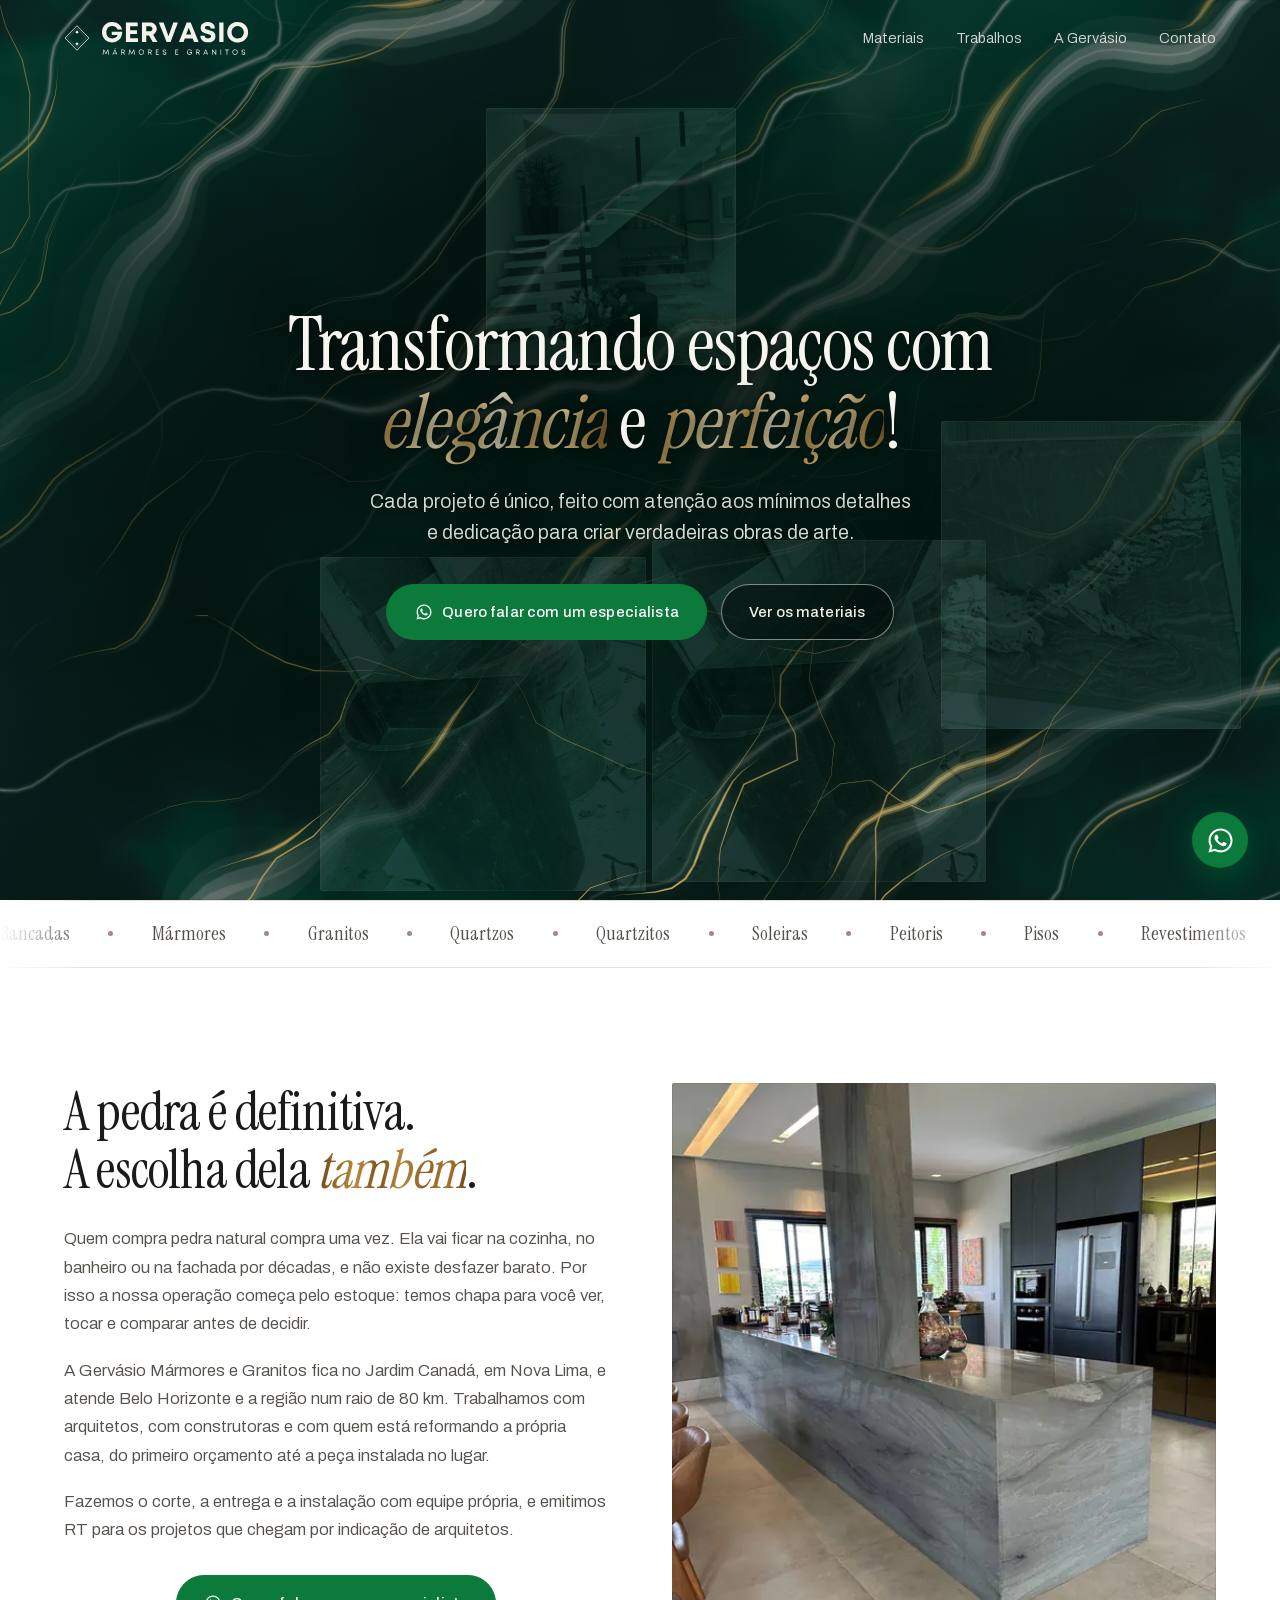
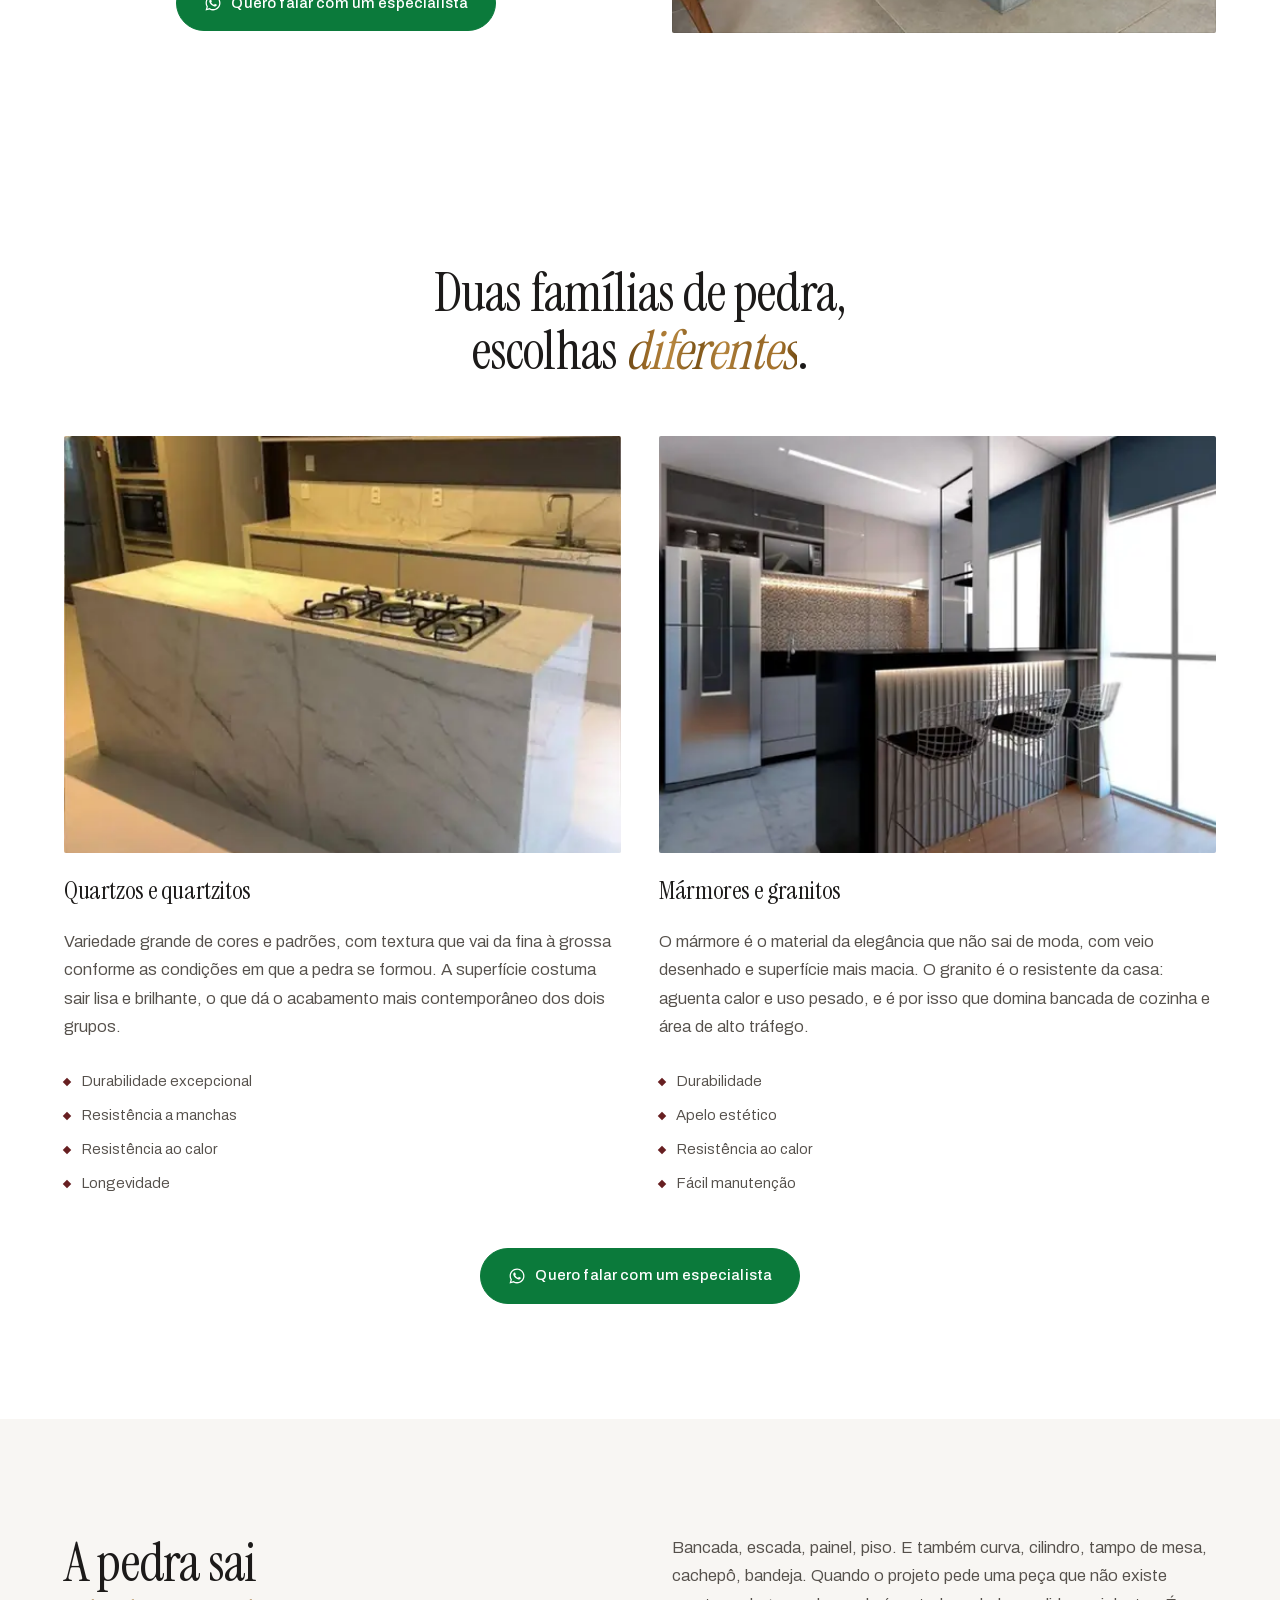
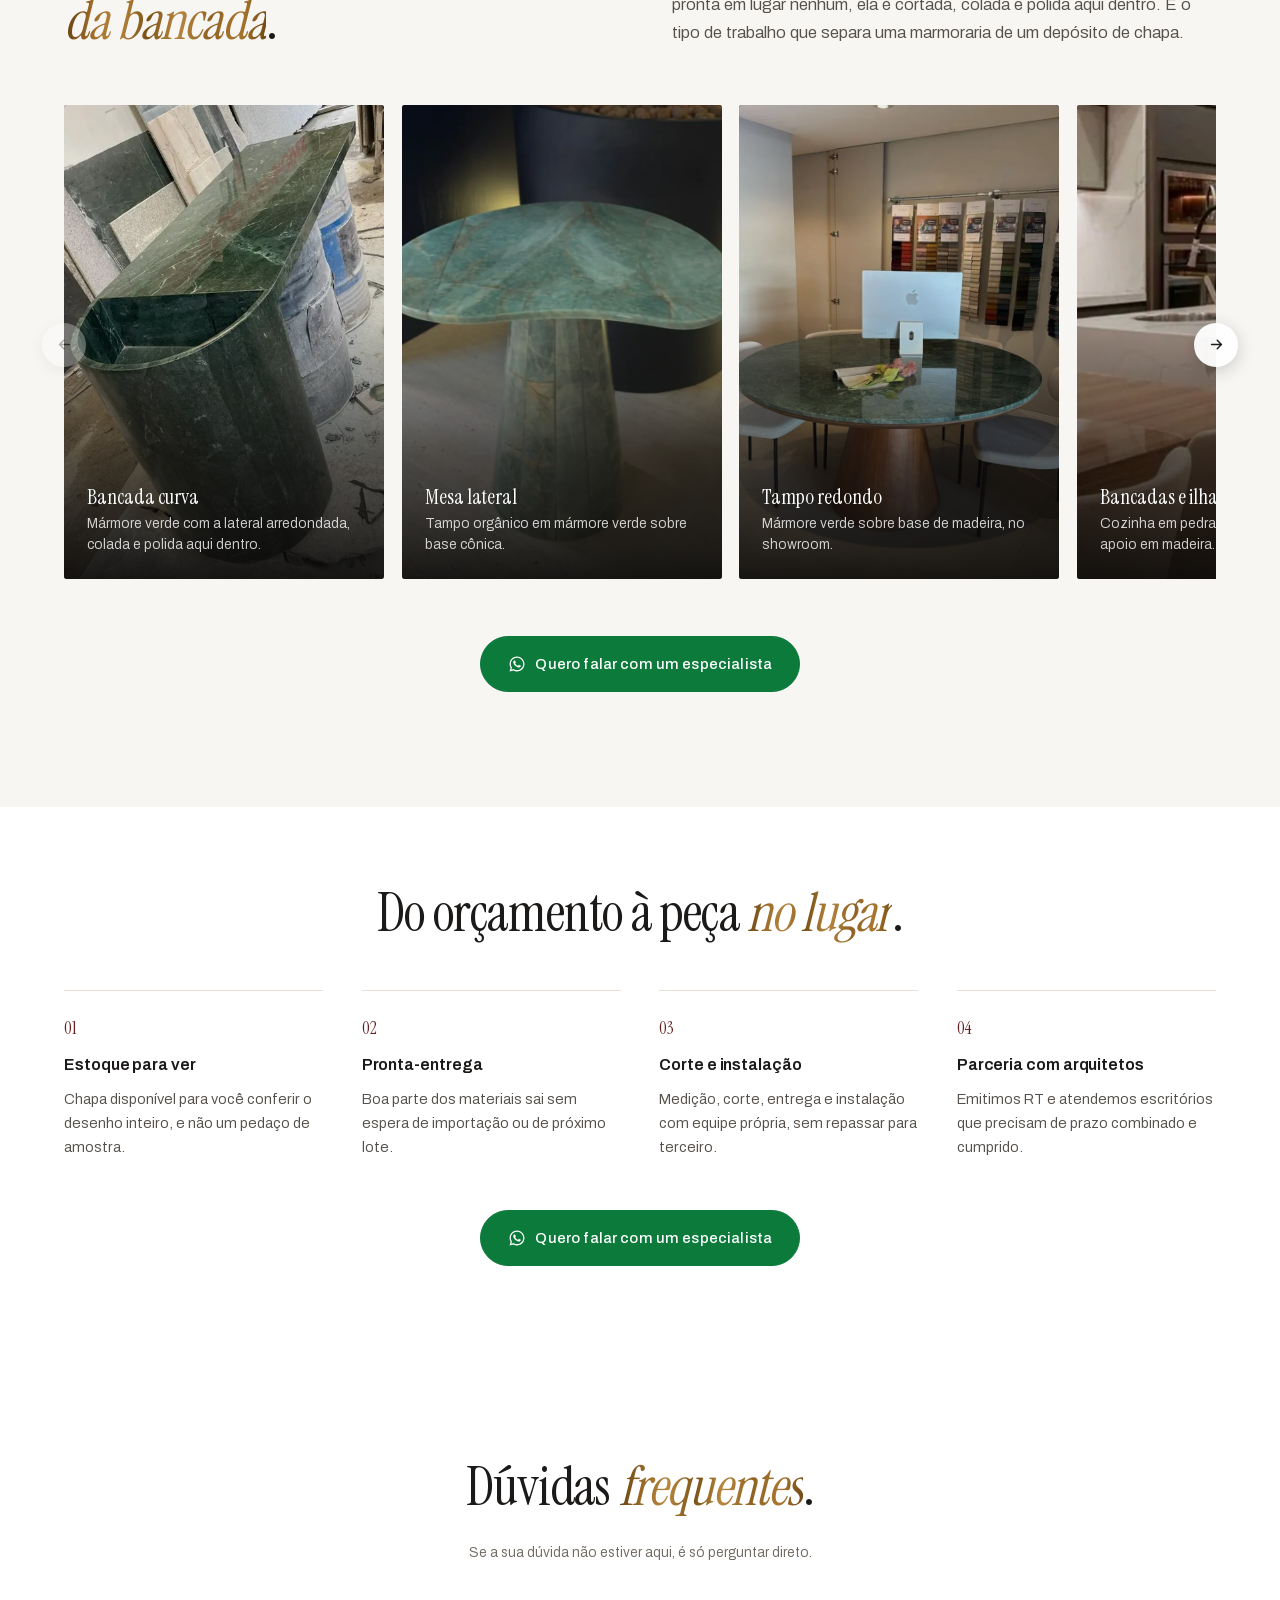
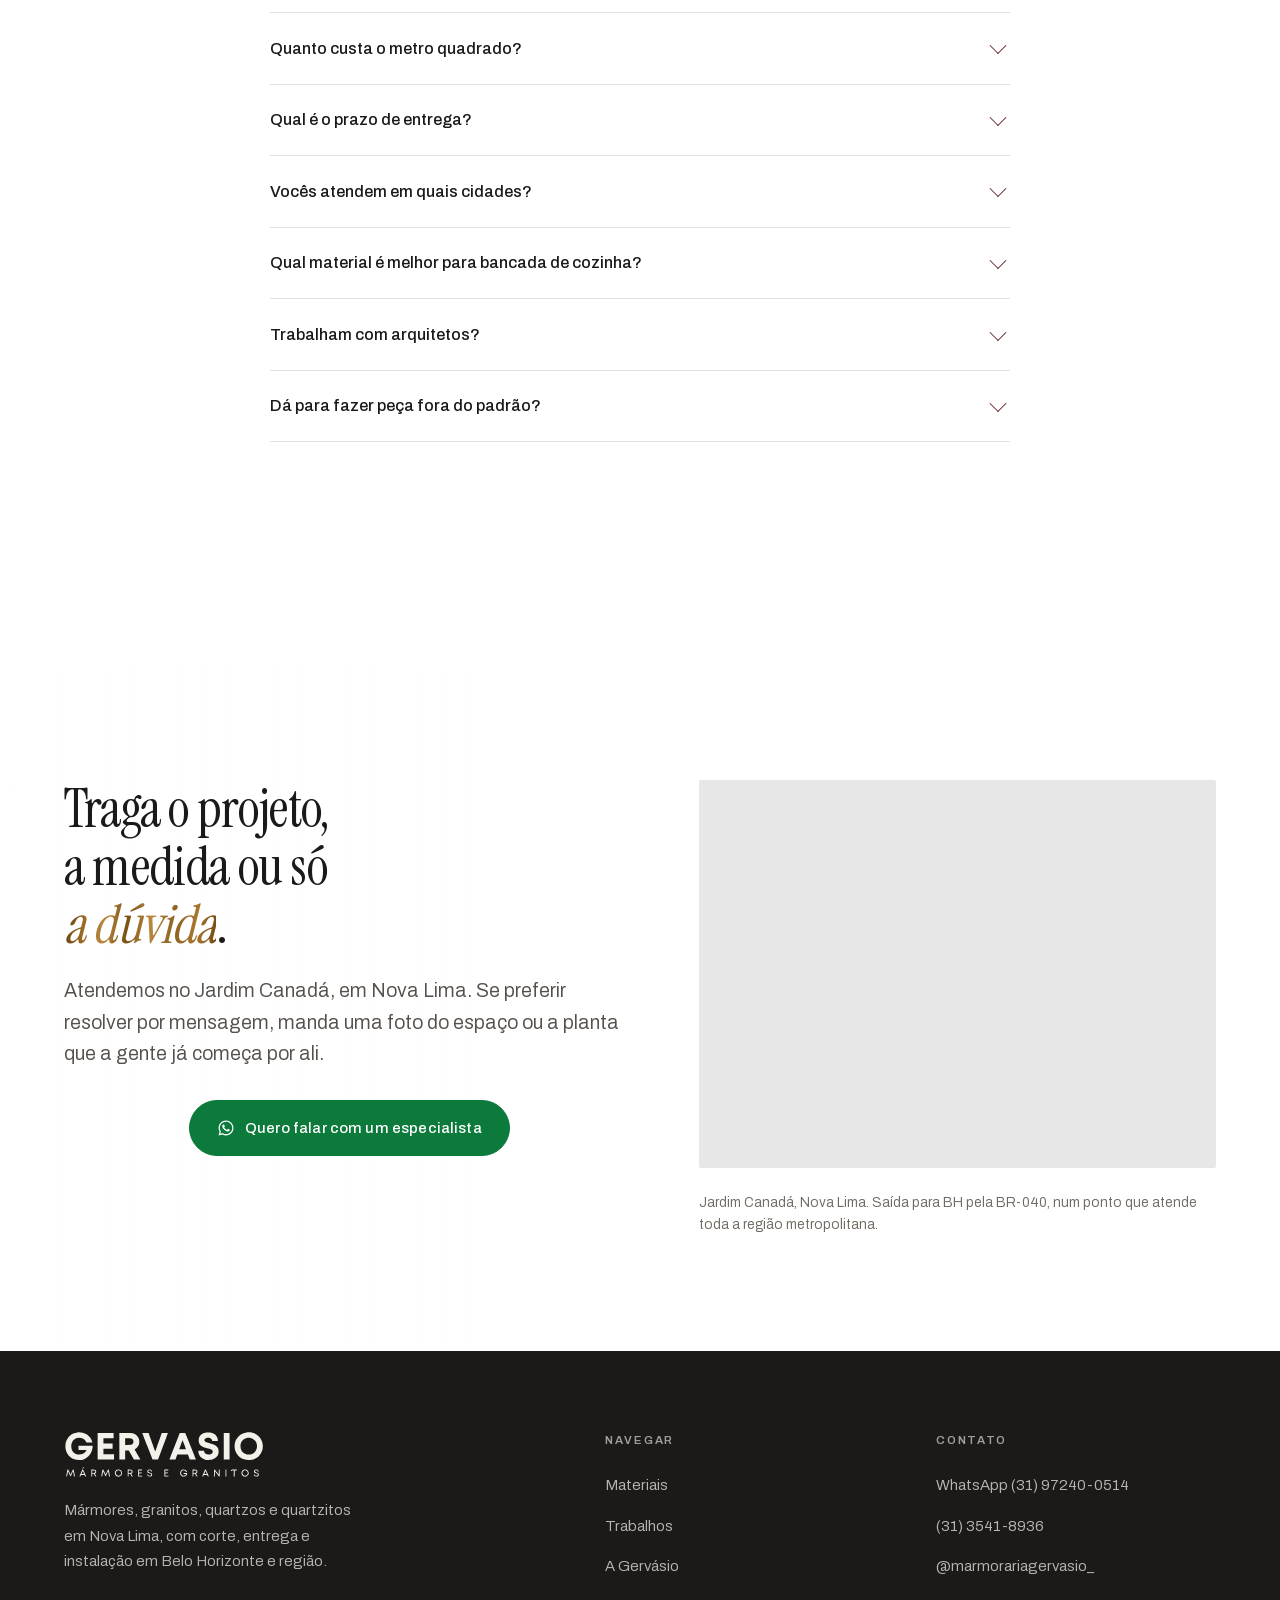
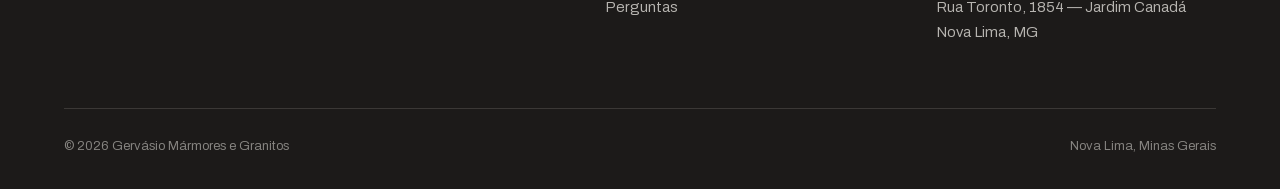
==== commit 9ea3b641: "feat: dourado em todas as secoes e ajustes de leitura no celular Geral - palavras em italico passam " ====
--- a/index.html
+++ b/index.html
@@ -7,7 +7,7 @@
 <!-- a foto do topo e as fontes primeiro: é o que pinta a tela -->
 <link rel="preload" href="assets/fonts/archivo-latin.woff2" as="font" type="font/woff2" crossorigin>
 <link rel="preload" href="assets/fonts/instrument-latin.woff2" as="font" type="font/woff2" crossorigin>
-<style>@font-face{font-family:'Archivo';src:url('assets/fonts/archivo-latin.woff2') format('woff2');font-weight:300 700;font-display:optional;unicode-range:U+0000-00FF,U+0131,U+0152-0153,U+02BB-02BC,U+02C6,U+02DA,U+02DC,U+0304,U+0308,U+0329,U+2000-206F,U+2074,U+20AC,U+2122,U+2191,U+2193,U+2212,U+2215,U+FEFF,U+FFFD}@font-face{font-family:'Archivo';src:url('assets/fonts/archivo-latin-ext.woff2') format('woff2');font-weight:300 700;font-display:optional;unicode-range:U+0100-02BA,U+02BD-02C5,U+02C7-02CC,U+02CE-02D7,U+02DD-02FF,U+0304,U+0308,U+0329,U+1D00-1DBF,U+1E00-1E9F,U+1EF2-1EFF,U+2020,U+20A0-20AB,U+20AD-20C0,U+2113,U+2C60-2C7F,U+A720-A7FF}@font-face{font-family:'Instrument Serif';src:url('assets/fonts/instrument-latin.woff2') format('woff2');font-weight:400;font-display:optional;unicode-range:U+0000-00FF,U+0131,U+0152-0153,U+02BB-02BC,U+02C6,U+02DA,U+02DC,U+0304,U+0308,U+0329,U+2000-206F,U+2074,U+20AC,U+2122,U+2191,U+2193,U+2212,U+2215,U+FEFF,U+FFFD}@font-face{font-family:'Instrument Serif';src:url('assets/fonts/instrument-latin-ext.woff2') format('woff2');font-weight:400;font-display:optional;unicode-range:U+0100-02BA,U+02BD-02C5,U+02C7-02CC,U+02CE-02D7,U+02DD-02FF,U+0304,U+0308,U+0329,U+1D00-1DBF,U+1E00-1E9F,U+1EF2-1EFF,U+2020,U+20A0-20AB,U+20AD-20C0,U+2113,U+2C60-2C7F,U+A720-A7FF}:root{--papel:#ffffff;--papel-2:#f8f6f3;--papel-3:#f1ede8;--tinta:#1c1a19;--tinta-2:#55504b;--tinta-3:#6f6961;--bordo:#671f21;--bordo-claro:#8c3033;--bordo-fundo:#f6eeee;--linha:#e6e0d8;--verde:#05231a;--wa:#0b7a3b;--wa-hover:#096330;--serif:'Instrument Serif',Georgia,'Times New Roman',serif;--sans:'Archivo','Helvetica Neue',Arial,sans-serif;--ease:cubic-bezier(.22,.61,.36,1);--gut:clamp(1.25rem,5vw,5rem);--maxw:1280px}*{margin:0;padding:0;box-sizing:border-box}html{-webkit-text-size-adjust:100%;scroll-behavior:smooth;overflow-x:clip}body{background:var(--papel);color:var(--tinta);font-family:var(--sans);font-weight:350;font-size:clamp(1rem,.28vw + .93rem,1.06rem);line-height:1.68;-webkit-font-smoothing:antialiased;overflow-x:clip}img,svg,video{display:block;max-width:100%}img{height:auto}a{color:inherit;text-decoration:none}::selection{background:var(--bordo);color:#fff}:focus-visible{outline:2px solid var(--bordo);outline-offset:3px;border-radius:2px}.wrap{width:100%;max-width:var(--maxw);margin-inline:auto;padding-inline:var(--gut)}.sec{padding-block:clamp(4.5rem,9vw,8rem)}.sec--tight{padding-block:clamp(3.5rem,6vw,5.5rem)}.h1,.h2,.h3{font-family:var(--serif);font-weight:400;letter-spacing:-.015em;line-height:1.04;color:var(--tinta)}.h1{font-size:clamp(2.5rem,6.2vw,5.1rem)}.h2{font-size:clamp(2rem,4.2vw,3.4rem);line-height:1.08}.h3{font-size:clamp(1.35rem,2vw,1.75rem);line-height:1.16}.bordo{color:var(--bordo)}.it{font-style:italic}.h2 em{font-style:italic}.lead{font-size:clamp(1.05rem,.5vw + .94rem,1.22rem);color:var(--tinta-2);line-height:1.62;max-width:56ch}.pequeno{font-size:.86rem;color:var(--tinta-3);line-height:1.6}.btn{display:inline-flex;align-items:center;justify-content:center;gap:.6rem;min-height:52px;padding:.9rem 1.7rem;border-radius:100px;font-family:var(--sans);font-size:.94rem;font-weight:500;letter-spacing:.01em;background:var(--bordo);color:#fff;border:1px solid var(--bordo);transition:background .3s var(--ease),border-color .3s var(--ease),transform .3s var(--ease)}.btn:hover{background:var(--bordo-claro);border-color:var(--bordo-claro)}.btn:active{transform:translateY(1px)}.btn--wa{background:var(--wa);border-color:var(--wa)}.btn--wa:hover{background:var(--wa-hover);border-color:var(--wa-hover)}.btn--vazio{background:transparent;color:var(--tinta);border-color:var(--linha)}.btn--vazio:hover{background:var(--papel-2);border-color:var(--tinta-3)}.btn--claro{background:rgba(2,16,12,.62);color:#f2efe9;border-color:rgba(242,239,233,.52)}.btn--claro:hover{background:rgba(242,239,233,.14);border-color:rgba(242,239,233,.8)}.acoes{display:flex;flex-wrap:wrap;gap:.85rem;margin-top:2.2rem}.acoes--fim{margin-top:1.9rem}.acoes--centro{justify-content:center}.nav{position:fixed;inset:0 0 auto;z-index:60;transition:background .35s var(--ease),box-shadow .35s var(--ease),backdrop-filter .35s}.nav__in{display:flex;align-items:center;justify-content:space-between;gap:1.5rem;min-height:76px}.nav__marca{display:flex;align-items:center;gap:.7rem;color:#f4f1eb;padding-block:.55rem;min-height:44px;transition:color .35s var(--ease)}.nav[data-fixa] .nav__marca{color:var(--bordo)}.nav__marca .los{width:26px;height:26px;flex:none}.nav__marca .wm{width:clamp(112px,13vw,148px)}.nav__links{display:flex;gap:2rem;list-style:none;font-size:.9rem}.nav__links a{color:rgba(244,241,235,.86);position:relative;padding-block:.3rem;transition:color .3s var(--ease)}.nav[data-fixa] .nav__links a{color:var(--tinta-2)}.nav__links a::after{content:'';position:absolute;left:0;right:100%;bottom:0;height:1px;background:var(--bordo);transition:right .35s var(--ease)}.nav__links a:hover{color:var(--bordo)}.nav__links a:hover::after{right:0}.nav[data-fixa]{background:rgba(255,255,255,.9);backdrop-filter:blur(12px);box-shadow:0 1px 0 var(--linha)}.nav__burger{display:none;width:44px;height:44px;padding:11px 6px;margin-right:-6px;background:none;border:0;cursor:pointer;position:relative}.nav__burger span{position:absolute;left:6px;width:32px;height:1.7px;background:#f4f1eb;transition:.34s var(--ease)}.nav[data-fixa] .nav__burger span{background:var(--tinta)}.nav[data-claro] .nav__burger span{background:var(--tinta)}.nav[data-claro] .nav__marca{color:var(--bordo)}.nav__burger span:nth-child(1){top:13px}.nav__burger span:nth-child(2){top:21.5px}.nav__burger span:nth-child(3){top:30px}.gaveta{position:fixed;inset:0;z-index:55;background:var(--papel);display:grid;align-content:center;gap:.2rem;padding:6rem var(--gut) 3rem;visibility:hidden;opacity:0;transition:opacity .35s var(--ease),visibility .35s}.gaveta[data-aberta]{visibility:visible;opacity:1}.gaveta a{font-family:var(--serif);font-size:clamp(1.9rem,7vw,2.6rem);padding-block:.42rem;display:inline-flex;align-items:center;color:var(--tinta);transition:color .3s var(--ease)}.gaveta a:hover{color:var(--bordo)}.gaveta .btn{font-family:var(--sans);font-size:.95rem;margin-top:1.6rem;justify-self:start}body.travado{overflow:hidden}.hero{position:relative;overflow:hidden;background:var(--verde);isolation:isolate;min-height:100svh;display:grid;align-items:center;padding-block:clamp(7rem,13vh,9rem) clamp(3rem,6vw,4.5rem)}.hero__tela{position:absolute;inset:0;width:100%;height:100%;z-index:0}.hero__tela--luz{z-index:2;-webkit-mask-image:radial-gradient(ellipse 76% 42% at 50% 50%,rgba(0,0,0,.05) 0%,rgba(0,0,0,.20) 46%,rgba(0,0,0,.64) 74%,#000 94%);mask-image:radial-gradient(ellipse 76% 42% at 50% 50%,rgba(0,0,0,.05) 0%,rgba(0,0,0,.20) 46%,rgba(0,0,0,.64) 74%,#000 94%)}.hero__veu{position:absolute;inset:0;z-index:1;pointer-events:none;background:radial-gradient(ellipse 86% 58% at 50% 50%,rgba(2,16,12,.90) 0%,rgba(2,16,12,.72) 50%,rgba(2,16,12,.14) 100%),linear-gradient(rgba(2,16,12,.42),rgba(2,16,12,.12) 42%,rgba(2,16,12,.46))}.hero__centro{position:relative;z-index:5;display:grid;justify-items:center;text-align:center}.hero .h1{font-size:clamp(2.6rem,5.9vw,4.9rem);color:#f7f5f0;max-width:26ch}.hero .lead{color:rgba(238,244,236,.9);max-width:64ch}.ouro{background-image:linear-gradient(96deg,#a9762f 0%,#e6c489 14%,#fbeec2 27%,#dcae5f 40%,#fff6dc 52%,#d6a559 66%,#f4dda8 80%,#c9954a 92%,#8f6224 100%);-webkit-background-clip:text;background-clip:text;color:#e8c98d;-webkit-text-fill-color:transparent}.hero .h1,.hero .lead{text-shadow:0 1px 14px rgba(2,16,12,.72),0 0 34px rgba(2,16,12,.55)}.hero .bordo{color:#e8c98d}.hero__t{margin-block:0 1.5rem}.hero__fotos{position:absolute;inset:0;z-index:3;pointer-events:none;overflow:hidden}.hf{position:absolute;border-radius:2px;overflow:hidden;opacity:0;box-shadow:0 18px 44px rgba(0,0,0,.42);transform:translate3d(0,14px,0) scale(.94);transition:opacity 1.5s var(--ease),transform 1.5s var(--ease);will-change:opacity,transform}.hf.vis{opacity:.60;transform:none}.hf img{width:100%;height:100%;object-fit:cover;filter:grayscale(1) sepia(1) hue-rotate(108deg) saturate(1.35) brightness(.84) contrast(1.06)}.hf--fundo.vis{opacity:.26}.hf--fundo img{filter:grayscale(1) sepia(1) hue-rotate(108deg) saturate(1.3) brightness(.5) contrast(1.06)}.hf::after{content:'';position:absolute;inset:0;box-shadow:inset 0 0 0 1px rgba(232,201,141,.22);border-radius:2px}.duo.duo--par{align-items:stretch}.duo.duo--par>.corpo{align-self:center}.foto-lado{position:relative;display:grid}.foto-lado>picture{display:block;height:100%;min-height:0}.foto-lado img{width:100%;height:100%;object-fit:cover;border-radius:2px;background:var(--papel-3)}.foto-lado::after{content:'';position:absolute;inset:0;pointer-events:none;box-shadow:inset 0 0 0 1px rgba(28,26,25,.08);border-radius:2px}.fita{border-block:1px solid var(--linha);padding-block:1.05rem;overflow:hidden;-webkit-mask-image:linear-gradient(90deg,transparent,#000 7%,#000 93%,transparent);mask-image:linear-gradient(90deg,transparent,#000 7%,#000 93%,transparent)}.fita__trilho{display:flex;width:max-content;animation:desliza 46s linear infinite}.fita li{display:flex;align-items:center;gap:clamp(1.4rem,3vw,2.4rem);margin-right:clamp(1.4rem,3vw,2.4rem);font-family:var(--serif);font-size:clamp(1.02rem,1.5vw,1.35rem);color:var(--tinta-2);white-space:nowrap}.fita li::after{content:'';width:5px;height:5px;border-radius:50%;background:var(--bordo);opacity:.55;flex:none}@keyframes desliza{to{transform:translateX(-50%)}}.fita:hover .fita__trilho{animation-play-state:paused}.duo{display:grid;grid-template-columns:minmax(0,1fr) minmax(0,1fr);gap:clamp(2rem,5vw,5rem);align-items:start}.duo--topo{align-items:start}.cab{display:grid;gap:1.1rem;max-width:44ch}.cab--centro{justify-items:center;text-align:center;margin-inline:auto;max-width:none}.cab--larga{max-width:none}.h2--duas>span,.h2--uma{display:block;white-space:nowrap}.cab--centro{max-width:none}@media (max-width:430px){.h2--duas>span,.h2--uma{white-space:normal}}.corpo p + p{margin-top:1.1rem}.corpo{color:var(--tinta-2)}.cat{display:grid;grid-template-columns:repeat(2,minmax(0,1fr));gap:clamp(1.5rem,3vw,2.6rem)}.cat__c{display:grid;gap:1.4rem;align-content:start}.cat__foto{position:relative;aspect-ratio:4/3;overflow:hidden;background:var(--papel-3);border-radius:2px}.cat__foto img{width:100%;height:100%;object-fit:cover;transition:transform 1.4s var(--ease)}.cat__c:hover .cat__foto img{transform:scale(1.035)}.cat__lista{list-style:none;display:grid;gap:.55rem;margin-top:.3rem}.cat__lista li{display:flex;gap:.7rem;font-size:.94rem;color:var(--tinta-2)}.cat__lista li::before{content:'';width:6px;height:6px;margin-top:.62rem;flex:none;background:var(--bordo);transform:rotate(45deg)}.chapa{position:relative;isolation:isolate;background:var(--papel)}.chapa.contato{background:var(--papel)}.chapa__f{position:absolute;inset:0;z-index:0;overflow:hidden;pointer-events:none;opacity:.7;background-attachment:fixed;background-repeat:no-repeat;background-size:cover;background-position:center}.chapa--clara .chapa__f{background-image:url('assets/img/chapa-clara.webp')}.chapa--escura .chapa__f{background-image:url('assets/img/chapa-contraste.webp')}.chapa--escura .chapa__f::after{content:'';position:absolute;inset:0;background:linear-gradient(90deg,rgba(255,255,255,.80) 0%,rgba(255,255,255,.72) 38%,rgba(255,255,255,.22) 62%,rgba(255,255,255,0) 84%)}.chapa>*:not(.chapa__f){position:relative;z-index:1}.car{position:relative}.car__pista{display:flex;gap:clamp(.7rem,1.4vw,1.1rem);overflow-x:auto;scroll-snap-type:x mandatory;scroll-behavior:smooth;padding-bottom:.4rem;scrollbar-width:none;-ms-overflow-style:none}.car__pista::-webkit-scrollbar{display:none}.card{position:relative;flex:0 0 clamp(230px,26vw,320px);scroll-snap-align:start;border-radius:3px;overflow:hidden;background:#0e0d0b;isolation:isolate;aspect-ratio:27/40;display:block}.card img{width:100%;height:100%;object-fit:cover;opacity:.94;transition:transform 1.2s var(--ease),opacity .5s}.card:hover img{transform:scale(1.05);opacity:1}.card__v{position:absolute;inset:0;pointer-events:none;background:linear-gradient(0deg,rgba(10,9,8,.93) 0%,rgba(10,9,8,.62) 26%,rgba(10,9,8,.06) 56%,transparent 74%)}.card__c{position:absolute;left:0;right:0;bottom:0;padding:clamp(1rem,1.8vw,1.5rem)}.card__n{font-family:var(--serif);color:#fff;font-size:clamp(1.2rem,1.6vw,1.45rem);line-height:1.1}.card__d{color:rgba(255,255,255,.8);font-size:.87rem;line-height:1.5;margin-top:.35rem}.car__nav{position:absolute;top:calc(50% - 22px);width:44px;height:44px;border-radius:50%;border:0;cursor:pointer;background:rgba(255,255,255,.94);color:var(--tinta);display:grid;place-items:center;box-shadow:0 4px 18px rgba(0,0,0,.18);transition:background .3s var(--ease),opacity .3s}.car__nav:hover{background:#fff}.car__nav svg{width:17px;height:17px}.car__nav--ant{left:-22px}.car__nav--prox{right:-22px}.car__nav[disabled]{opacity:.32;cursor:default}.cta-centro{display:flex;justify-content:center;margin-top:clamp(2.4rem,4vw,3.4rem)}.dif{display:grid;grid-template-columns:repeat(4,minmax(0,1fr));gap:clamp(1.6rem,3vw,2.6rem)}.dif__i{display:grid;gap:.6rem;align-content:start;padding-top:1.4rem;border-top:1px solid var(--linha)}.dif__n{font-family:var(--serif);font-size:1.05rem;color:var(--bordo)}.dif__i h3{font-size:1.02rem;font-weight:600;letter-spacing:-.005em}.dif__i p{font-size:.92rem;color:var(--tinta-2);line-height:1.6}.faq{display:grid;gap:0;border-top:1px solid var(--linha)}.faq details{border-bottom:1px solid var(--linha)}.faq summary{cursor:pointer;list-style:none;padding:1.35rem 2.5rem 1.35rem 0;position:relative;font-size:1.02rem;font-weight:500;transition:color .3s var(--ease)}.faq summary::-webkit-details-marker{display:none}.faq summary:hover{color:var(--bordo)}.faq summary::after{content:'';position:absolute;right:.4rem;top:50%;width:11px;height:11px;border-right:1.5px solid var(--bordo);border-bottom:1.5px solid var(--bordo);transform:translateY(-70%) rotate(45deg);transition:transform .35s var(--ease)}.faq details[open] summary::after{transform:translateY(-30%) rotate(-135deg)}.faq p{padding-bottom:1.5rem;color:var(--tinta-2);max-width:64ch}.contato{background:var(--papel-2)}.contato__grid{display:grid;grid-template-columns:minmax(0,1.05fr) minmax(0,.95fr);gap:clamp(2.5rem,5vw,4.5rem);align-items:start}.dados{display:grid;gap:1.5rem;margin-top:2.4rem}.dados a,.dados div{display:flex;gap:.9rem;align-items:flex-start}.dados svg{width:19px;height:19px;flex:none;margin-top:.28rem;color:var(--bordo)}.dados b{display:block;font-size:.74rem;letter-spacing:.13em;text-transform:uppercase;color:var(--tinta-3);font-weight:600;margin-bottom:.12rem}.dados span{font-size:1rem;color:var(--tinta)}.dados a:hover span{color:var(--bordo)}.mapa{border:0;width:100%;aspect-ratio:4/3;border-radius:2px;background:var(--papel-3);filter:grayscale(1) contrast(.94);transition:filter .5s var(--ease)}.mapa:hover{filter:none}.rodape{background:var(--tinta);color:rgba(244,241,235,.72);padding-block:clamp(3.5rem,7vw,5rem) 2rem}.rodape__top{display:grid;grid-template-columns:minmax(0,1.4fr) repeat(2,minmax(0,.8fr));gap:clamp(2rem,4vw,3.5rem);align-items:start}.rodape .wm{width:200px;color:#f4f1eb;margin-bottom:1.3rem}.rodape__k{font-size:.72rem;letter-spacing:.15em;text-transform:uppercase;color:rgba(244,241,235,.62);font-weight:600;margin-bottom:1rem}.rodape ul{list-style:none;display:grid;gap:.05rem}.rodape li a,.rodape li span{display:inline-flex;align-items:center;gap:.55rem;padding-block:.45rem;font-size:.94rem;transition:color .3s var(--ease)}.rodape a:hover{color:#fff}.rodape__base{display:flex;flex-wrap:wrap;justify-content:space-between;gap:1rem;margin-top:clamp(2.5rem,5vw,3.5rem);padding-top:1.6rem;border-top:1px solid rgba(244,241,235,.14);font-size:.82rem;color:rgba(244,241,235,.5)}.wa-flut{position:fixed;right:clamp(1rem,3vw,2rem);bottom:clamp(1rem,3vw,2rem);z-index:50;width:56px;height:56px;border-radius:50%;background:var(--wa);color:#fff;display:grid;place-items:center;box-shadow:0 8px 26px rgba(11,122,59,.34);transition:transform .3s var(--ease),background .3s var(--ease)}.wa-flut:hover{background:var(--wa-hover);transform:translateY(-2px)}.wa-flut svg{width:29px;height:29px}[data-sobe]{opacity:0;transform:translateY(24px);transition:opacity .85s var(--ease),transform .85s var(--ease)}[data-sobe].dentro{opacity:1;transform:none}[data-sobe][data-atraso="1"]{transition-delay:.09s}[data-sobe][data-atraso="2"]{transition-delay:.18s}[data-sobe][data-atraso="3"]{transition-delay:.27s}@media (max-width:1000px){.nav__links{display:none}.nav__burger{display:block}.hf.vis{opacity:.52}.chapa--clara .chapa__f{background-image:url('assets/img/chapa-clara-sm.webp')}.chapa--escura .chapa__f{background-image:url('assets/img/chapa-contraste-sm.webp')}.chapa--escura .chapa__f::after{background:rgba(255,255,255,.46)}.chapa--clara .chapa__f::after{content:'';position:absolute;inset:0;background:rgba(255,255,255,.20)}.car__nav{display:none}.car__pista{padding-inline:0}.duo,.contato__grid{grid-template-columns:1fr;gap:2.2rem}.cat{grid-template-columns:1fr;gap:2.6rem}.dif{grid-template-columns:repeat(2,minmax(0,1fr))}.rodape__top{grid-template-columns:1fr 1fr}.rodape__marca{grid-column:1/-1}}@media (max-width:1000px){.pedra__veu{background:linear-gradient(rgba(2,16,12,.72),rgba(2,16,12,.52) 45%,rgba(2,16,12,.74))}}@media (max-width:620px){.dif{grid-template-columns:1fr}.pedra{min-height:auto}}@media (prefers-reduced-motion:reduce){html{scroll-behavior:auto}*,*::before,*::after{animation-duration:.001ms !important;animation-iteration-count:1 !important;transition-duration:.001ms !important}[data-sobe]{opacity:1;transform:none}.fita__trilho{animation:none}}</style>
+<style>@font-face{font-family:'Archivo';src:url('assets/fonts/archivo-latin.woff2') format('woff2');font-weight:300 700;font-display:optional;unicode-range:U+0000-00FF,U+0131,U+0152-0153,U+02BB-02BC,U+02C6,U+02DA,U+02DC,U+0304,U+0308,U+0329,U+2000-206F,U+2074,U+20AC,U+2122,U+2191,U+2193,U+2212,U+2215,U+FEFF,U+FFFD}@font-face{font-family:'Archivo';src:url('assets/fonts/archivo-latin-ext.woff2') format('woff2');font-weight:300 700;font-display:optional;unicode-range:U+0100-02BA,U+02BD-02C5,U+02C7-02CC,U+02CE-02D7,U+02DD-02FF,U+0304,U+0308,U+0329,U+1D00-1DBF,U+1E00-1E9F,U+1EF2-1EFF,U+2020,U+20A0-20AB,U+20AD-20C0,U+2113,U+2C60-2C7F,U+A720-A7FF}@font-face{font-family:'Instrument Serif';src:url('assets/fonts/instrument-latin.woff2') format('woff2');font-weight:400;font-display:optional;unicode-range:U+0000-00FF,U+0131,U+0152-0153,U+02BB-02BC,U+02C6,U+02DA,U+02DC,U+0304,U+0308,U+0329,U+2000-206F,U+2074,U+20AC,U+2122,U+2191,U+2193,U+2212,U+2215,U+FEFF,U+FFFD}@font-face{font-family:'Instrument Serif';src:url('assets/fonts/instrument-latin-ext.woff2') format('woff2');font-weight:400;font-display:optional;unicode-range:U+0100-02BA,U+02BD-02C5,U+02C7-02CC,U+02CE-02D7,U+02DD-02FF,U+0304,U+0308,U+0329,U+1D00-1DBF,U+1E00-1E9F,U+1EF2-1EFF,U+2020,U+20A0-20AB,U+20AD-20C0,U+2113,U+2C60-2C7F,U+A720-A7FF}:root{--papel:#ffffff;--papel-2:#f8f6f3;--papel-3:#f1ede8;--tinta:#1c1a19;--tinta-2:#55504b;--tinta-3:#6f6961;--bordo:#671f21;--bordo-claro:#8c3033;--bordo-fundo:#f6eeee;--linha:#e6e0d8;--verde:#05231a;--wa:#0b7a3b;--wa-hover:#096330;--serif:'Instrument Serif',Georgia,'Times New Roman',serif;--sans:'Archivo','Helvetica Neue',Arial,sans-serif;--ease:cubic-bezier(.22,.61,.36,1);--gut:clamp(1.25rem,5vw,5rem);--maxw:1280px}*{margin:0;padding:0;box-sizing:border-box}html{-webkit-text-size-adjust:100%;scroll-behavior:smooth;overflow-x:clip}body{background:var(--papel);color:var(--tinta);font-family:var(--sans);font-weight:350;font-size:clamp(1rem,.28vw + .93rem,1.06rem);line-height:1.68;-webkit-font-smoothing:antialiased;overflow-x:clip}img,svg,video{display:block;max-width:100%}img{height:auto}a{color:inherit;text-decoration:none}::selection{background:var(--bordo);color:#fff}:focus-visible{outline:2px solid var(--bordo);outline-offset:3px;border-radius:2px}.wrap{width:100%;max-width:var(--maxw);margin-inline:auto;padding-inline:var(--gut)}.sec{padding-block:clamp(4.5rem,9vw,8rem)}.sec--tight{padding-block:clamp(3.5rem,6vw,5.5rem)}.h1,.h2,.h3{font-family:var(--serif);font-weight:400;letter-spacing:-.015em;line-height:1.04;color:var(--tinta)}.h1{font-size:clamp(2.5rem,6.2vw,5.1rem)}.h2{font-size:clamp(2rem,4.2vw,3.4rem);line-height:1.08}.h3{font-size:clamp(1.35rem,2vw,1.75rem);line-height:1.16}.bordo{color:var(--bordo)}.it{font-style:italic}.h2 em{font-style:italic}.lead{font-size:clamp(1.05rem,.5vw + .94rem,1.22rem);color:var(--tinta-2);line-height:1.62;max-width:56ch}.pequeno{font-size:.86rem;color:var(--tinta-3);line-height:1.6}.btn{display:inline-flex;align-items:center;justify-content:center;gap:.6rem;min-height:52px;padding:.9rem 1.7rem;border-radius:100px;font-family:var(--sans);font-size:.94rem;font-weight:500;letter-spacing:.01em;background:var(--bordo);color:#fff;border:1px solid var(--bordo);transition:background .3s var(--ease),border-color .3s var(--ease),transform .3s var(--ease)}.btn:hover{background:var(--bordo-claro);border-color:var(--bordo-claro)}.btn:active{transform:translateY(1px)}.btn--wa{background:var(--wa);border-color:var(--wa)}.btn--wa:hover{background:var(--wa-hover);border-color:var(--wa-hover)}.btn--vazio{background:transparent;color:var(--tinta);border-color:var(--linha)}.btn--vazio:hover{background:var(--papel-2);border-color:var(--tinta-3)}.btn--claro{background:rgba(2,16,12,.62);color:#f2efe9;border-color:rgba(242,239,233,.52)}.btn--claro:hover{background:rgba(242,239,233,.14);border-color:rgba(242,239,233,.8)}.acoes{display:flex;flex-wrap:wrap;gap:.85rem;margin-top:2.2rem}.acoes--fim{margin-top:1.9rem;justify-content:center}.acoes--centro{justify-content:center}.nav{position:fixed;inset:0 0 auto;z-index:60;transition:background .35s var(--ease),box-shadow .35s var(--ease),backdrop-filter .35s}.nav__in{display:flex;align-items:center;justify-content:space-between;gap:1.5rem;min-height:76px}.nav__marca{display:flex;align-items:center;gap:.7rem;color:#f4f1eb;padding-block:.55rem;min-height:44px;transition:color .35s var(--ease)}.nav[data-fixa] .nav__marca{color:var(--bordo)}.nav__marca .los{width:26px;height:26px;flex:none}.nav__marca .wm{width:clamp(112px,13vw,148px)}.nav__links{display:flex;gap:2rem;list-style:none;font-size:.9rem}.nav__links a{color:rgba(244,241,235,.86);position:relative;padding-block:.3rem;transition:color .3s var(--ease)}.nav[data-fixa] .nav__links a{color:var(--tinta-2)}.nav__links a::after{content:'';position:absolute;left:0;right:100%;bottom:0;height:1px;background:var(--bordo);transition:right .35s var(--ease)}.nav__links a:hover{color:var(--bordo)}.nav__links a:hover::after{right:0}.nav[data-fixa]{background:rgba(255,255,255,.9);backdrop-filter:blur(12px);box-shadow:0 1px 0 var(--linha)}.nav__burger{display:none;width:44px;height:44px;padding:11px 6px;margin-right:-6px;background:none;border:0;cursor:pointer;position:relative}.nav__burger span{position:absolute;left:6px;width:32px;height:1.7px;background:#f4f1eb;transition:.34s var(--ease)}.nav[data-fixa] .nav__burger span{background:var(--tinta)}.nav[data-claro] .nav__burger span{background:var(--tinta)}.nav[data-claro] .nav__marca{color:var(--bordo)}.nav__burger span:nth-child(1){top:13px}.nav__burger span:nth-child(2){top:21.5px}.nav__burger span:nth-child(3){top:30px}.gaveta{position:fixed;inset:0;z-index:55;background:var(--papel);display:grid;align-content:center;gap:.2rem;padding:6rem var(--gut) 3rem;visibility:hidden;opacity:0;transition:opacity .35s var(--ease),visibility .35s}.gaveta[data-aberta]{visibility:visible;opacity:1}.gaveta a{font-family:var(--serif);font-size:clamp(1.9rem,7vw,2.6rem);padding-block:.42rem;display:inline-flex;align-items:center;color:var(--tinta);transition:color .3s var(--ease)}.gaveta a:hover{color:var(--bordo)}.gaveta .btn{font-family:var(--sans);font-size:.95rem;margin-top:1.6rem;justify-self:start}body.travado{overflow:hidden}.hero{position:relative;overflow:hidden;background:var(--verde);isolation:isolate;min-height:100svh;display:grid;align-items:center;padding-block:clamp(7rem,13vh,9rem) clamp(3rem,6vw,4.5rem)}.hero__tela{position:absolute;inset:0;width:100%;height:100%;z-index:0}.hero__tela--luz{z-index:2;-webkit-mask-image:radial-gradient(ellipse 76% 42% at 50% 50%,rgba(0,0,0,.05) 0%,rgba(0,0,0,.20) 46%,rgba(0,0,0,.64) 74%,#000 94%);mask-image:radial-gradient(ellipse 76% 42% at 50% 50%,rgba(0,0,0,.05) 0%,rgba(0,0,0,.20) 46%,rgba(0,0,0,.64) 74%,#000 94%)}.hero__veu{position:absolute;inset:0;z-index:1;pointer-events:none;background:radial-gradient(ellipse 86% 58% at 50% 50%,rgba(2,16,12,.90) 0%,rgba(2,16,12,.72) 50%,rgba(2,16,12,.14) 100%),linear-gradient(rgba(2,16,12,.42),rgba(2,16,12,.12) 42%,rgba(2,16,12,.46))}.hero__centro{position:relative;z-index:5;display:grid;justify-items:center;text-align:center}.hero .h1{font-size:clamp(2.6rem,5.9vw,4.9rem);color:#f7f5f0;max-width:26ch}.hero .lead{color:rgba(238,244,236,.9);max-width:64ch}.ouro{background-image:linear-gradient(96deg,#5c3b0e 0%,#9c6b28 15%,#b8873f 28%,#7a5216 42%,#b8873f 56%,#8f6224 72%,#a9762f 86%,#6d4711 100%);-webkit-background-clip:text;background-clip:text;color:#8f6224;-webkit-text-fill-color:transparent}.hero .ouro{background-image:linear-gradient(96deg,#a9762f 0%,#e6c489 14%,#fbeec2 27%,#dcae5f 40%,#fff6dc 52%,#d6a559 66%,#f4dda8 80%,#c9954a 92%,#8f6224 100%);color:#e8c98d}.hero .h1,.hero .lead{text-shadow:0 1px 14px rgba(2,16,12,.72),0 0 34px rgba(2,16,12,.55)}.hero .bordo{color:#e8c98d}.hero__t{margin-block:0 1.5rem}.hero__fotos{position:absolute;inset:0;z-index:3;pointer-events:none;overflow:hidden}.hf{position:absolute;border-radius:2px;overflow:hidden;opacity:0;box-shadow:0 18px 44px rgba(0,0,0,.42);transform:translate3d(0,14px,0) scale(.94);transition:opacity 1.5s var(--ease),transform 1.5s var(--ease);will-change:opacity,transform}.hf.vis{opacity:.60;transform:none}.hf img{width:100%;height:100%;object-fit:cover;filter:grayscale(1) sepia(1) hue-rotate(108deg) saturate(1.35) brightness(.84) contrast(1.06)}.hf--fundo.vis{opacity:.26}.hf--fundo img{filter:grayscale(1) sepia(1) hue-rotate(108deg) saturate(1.3) brightness(.5) contrast(1.06)}.hf::after{content:'';position:absolute;inset:0;box-shadow:inset 0 0 0 1px rgba(232,201,141,.22);border-radius:2px}.duo--estudio{display:grid;grid-template-columns:minmax(0,1fr) minmax(0,1fr);column-gap:clamp(2rem,5vw,5rem);row-gap:1.5rem;align-items:start}.duo--estudio>.h2{grid-column:1;grid-row:1;max-width:20ch}.duo--estudio>.corpo{grid-column:1;grid-row:2}.duo--estudio>.foto-lado{grid-column:2;grid-row:1/3;height:100%}.faq--centro{max-width:74ch;margin-inline:auto}.duo.duo--par{align-items:stretch}.duo.duo--par>.corpo{align-self:center}.foto-lado{position:relative;display:grid}.foto-lado>picture{display:block;height:100%;min-height:0}.foto-lado img{width:100%;height:100%;object-fit:cover;border-radius:2px;background:var(--papel-3)}.foto-lado::after{content:'';position:absolute;inset:0;pointer-events:none;box-shadow:inset 0 0 0 1px rgba(28,26,25,.08);border-radius:2px}.fita{border-block:1px solid var(--linha);padding-block:1.05rem;overflow:hidden;-webkit-mask-image:linear-gradient(90deg,transparent,#000 7%,#000 93%,transparent);mask-image:linear-gradient(90deg,transparent,#000 7%,#000 93%,transparent)}.fita__trilho{display:flex;width:max-content;animation:desliza 46s linear infinite}.fita li{display:flex;align-items:center;gap:clamp(1.4rem,3vw,2.4rem);margin-right:clamp(1.4rem,3vw,2.4rem);font-family:var(--serif);font-size:clamp(1.02rem,1.5vw,1.35rem);color:var(--tinta-2);white-space:nowrap}.fita li::after{content:'';width:5px;height:5px;border-radius:50%;background:var(--bordo);opacity:.55;flex:none}@keyframes desliza{to{transform:translateX(-50%)}}.fita:hover .fita__trilho{animation-play-state:paused}.duo{display:grid;grid-template-columns:minmax(0,1fr) minmax(0,1fr);gap:clamp(2rem,5vw,5rem);align-items:start}.duo--topo{align-items:start}.cab{display:grid;gap:1.1rem;max-width:44ch}.cab--centro{justify-items:center;text-align:center;margin-inline:auto;max-width:none}.cab--larga{max-width:none}.h2--duas>span,.h2--uma{display:block;white-space:nowrap}.cab--centro{max-width:none}@media (max-width:430px){.h2--duas>span,.h2--uma{white-space:normal}}.corpo p + p{margin-top:1.1rem}.corpo{color:var(--tinta-2)}.cat{display:grid;grid-template-columns:repeat(2,minmax(0,1fr));gap:clamp(1.5rem,3vw,2.6rem)}.cat__c{display:grid;gap:1.4rem;align-content:start}.cat__foto{position:relative;aspect-ratio:4/3;overflow:hidden;background:var(--papel-3);border-radius:2px}.cat__foto img{width:100%;height:100%;object-fit:cover;transition:transform 1.4s var(--ease)}.cat__c:hover .cat__foto img{transform:scale(1.035)}.cat__lista{list-style:none;display:grid;gap:.55rem;margin-top:.3rem}.cat__lista li{display:flex;gap:.7rem;font-size:.94rem;color:var(--tinta-2)}.cat__lista li::before{content:'';width:6px;height:6px;margin-top:.62rem;flex:none;background:var(--bordo);transform:rotate(45deg)}.chapa{position:relative;isolation:isolate;background:var(--papel)}.chapa.contato{background:var(--papel)}.chapa__f{position:absolute;inset:0;z-index:0;overflow:hidden;pointer-events:none;opacity:.7;background-attachment:fixed;background-repeat:no-repeat;background-size:cover;background-position:center}.chapa--clara .chapa__f{background-image:url('assets/img/chapa-clara.webp')}.chapa--escura .chapa__f{background-image:url('assets/img/chapa-contraste.webp')}.chapa--escura .chapa__f::after{content:'';position:absolute;inset:0;background:linear-gradient(90deg,rgba(255,255,255,.80) 0%,rgba(255,255,255,.72) 38%,rgba(255,255,255,.22) 62%,rgba(255,255,255,0) 84%)}.chapa>*:not(.chapa__f){position:relative;z-index:1}.car{position:relative}.car__pista{display:flex;gap:clamp(.7rem,1.4vw,1.1rem);overflow-x:auto;scroll-snap-type:x mandatory;scroll-behavior:smooth;padding-bottom:.4rem;scrollbar-width:none;-ms-overflow-style:none}.car__pista::-webkit-scrollbar{display:none}.card{position:relative;flex:0 0 clamp(230px,26vw,320px);scroll-snap-align:start;border-radius:3px;overflow:hidden;background:#0e0d0b;isolation:isolate;aspect-ratio:27/40;display:block}.card img{width:100%;height:100%;object-fit:cover;opacity:.94;transition:transform 1.2s var(--ease),opacity .5s}.card:hover img{transform:scale(1.05);opacity:1}.card__v{position:absolute;inset:0;pointer-events:none;background:linear-gradient(0deg,rgba(10,9,8,.93) 0%,rgba(10,9,8,.62) 26%,rgba(10,9,8,.06) 56%,transparent 74%)}.card__c{position:absolute;left:0;right:0;bottom:0;padding:clamp(1rem,1.8vw,1.5rem)}.card__n{font-family:var(--serif);color:#fff;font-size:clamp(1.2rem,1.6vw,1.45rem);line-height:1.1}.card__d{color:rgba(255,255,255,.8);font-size:.87rem;line-height:1.5;margin-top:.35rem}.car__nav{position:absolute;top:calc(50% - 22px);width:44px;height:44px;border-radius:50%;border:0;cursor:pointer;background:rgba(255,255,255,.94);color:var(--tinta);display:grid;place-items:center;box-shadow:0 4px 18px rgba(0,0,0,.18);transition:background .3s var(--ease),opacity .3s}.car__nav:hover{background:#fff}.car__nav svg{width:17px;height:17px}.car__nav--ant{left:-22px}.car__nav--prox{right:-22px}.car__nav[disabled]{opacity:.32;cursor:default}.cta-centro{display:flex;justify-content:center;margin-top:clamp(2.4rem,4vw,3.4rem)}.dif{display:grid;grid-template-columns:repeat(4,minmax(0,1fr));gap:clamp(1.6rem,3vw,2.6rem)}.dif__i{display:grid;gap:.6rem;align-content:start;padding-top:1.4rem;border-top:1px solid var(--linha)}.dif__n{font-family:var(--serif);font-size:1.05rem;color:var(--bordo)}.dif__i h3{font-size:1.02rem;font-weight:600;letter-spacing:-.005em}.dif__i p{font-size:.92rem;color:var(--tinta-2);line-height:1.6}.faq{display:grid;gap:0;border-top:1px solid var(--linha)}.faq details{border-bottom:1px solid var(--linha)}.faq summary{cursor:pointer;list-style:none;padding:1.35rem 2.5rem 1.35rem 0;position:relative;font-size:1.02rem;font-weight:500;transition:color .3s var(--ease)}.faq summary::-webkit-details-marker{display:none}.faq summary:hover{color:var(--bordo)}.faq summary::after{content:'';position:absolute;right:.4rem;top:50%;width:11px;height:11px;border-right:1.5px solid var(--bordo);border-bottom:1.5px solid var(--bordo);transform:translateY(-70%) rotate(45deg);transition:transform .35s var(--ease)}.faq details[open] summary::after{transform:translateY(-30%) rotate(-135deg)}.faq p{padding-bottom:1.5rem;color:var(--tinta-2);max-width:64ch}.contato{background:var(--papel-2)}.contato__grid{display:grid;grid-template-columns:minmax(0,1.05fr) minmax(0,.95fr);gap:clamp(2.5rem,5vw,4.5rem);align-items:start}.dados{display:grid;gap:1.5rem;margin-top:2.4rem}.dados a,.dados div{display:flex;gap:.9rem;align-items:flex-start}.dados svg{width:19px;height:19px;flex:none;margin-top:.28rem;color:var(--bordo)}.dados b{display:block;font-size:.74rem;letter-spacing:.13em;text-transform:uppercase;color:var(--tinta-3);font-weight:600;margin-bottom:.12rem}.dados span{font-size:1rem;color:var(--tinta)}.dados a:hover span{color:var(--bordo)}.mapa{border:0;width:100%;aspect-ratio:4/3;border-radius:2px;background:var(--papel-3);filter:grayscale(1) contrast(.94);transition:filter .5s var(--ease)}.mapa:hover{filter:none}.rodape{background:var(--tinta);color:rgba(244,241,235,.72);padding-block:clamp(3.5rem,7vw,5rem) 2rem}.rodape__top{display:grid;grid-template-columns:minmax(0,1.4fr) repeat(2,minmax(0,.8fr));gap:clamp(2rem,4vw,3.5rem);align-items:start}.rodape .wm{width:200px;color:#f4f1eb;margin-bottom:1.3rem}.rodape__k{font-size:.72rem;letter-spacing:.15em;text-transform:uppercase;color:rgba(244,241,235,.62);font-weight:600;margin-bottom:1rem}.rodape ul{list-style:none;display:grid;gap:.05rem}.rodape li a,.rodape li span{display:inline-flex;align-items:center;gap:.55rem;padding-block:.45rem;font-size:.94rem;transition:color .3s var(--ease)}.rodape a:hover{color:#fff}.rodape__base{display:flex;flex-wrap:wrap;justify-content:space-between;gap:1rem;margin-top:clamp(2.5rem,5vw,3.5rem);padding-top:1.6rem;border-top:1px solid rgba(244,241,235,.14);font-size:.82rem;color:rgba(244,241,235,.5)}.wa-flut{position:fixed;right:clamp(1rem,3vw,2rem);bottom:clamp(1rem,3vw,2rem);z-index:50;width:56px;height:56px;border-radius:50%;background:var(--wa);color:#fff;display:grid;place-items:center;box-shadow:0 8px 26px rgba(11,122,59,.34);transition:transform .3s var(--ease),background .3s var(--ease)}.wa-flut:hover{background:var(--wa-hover);transform:translateY(-2px)}.wa-flut svg{width:29px;height:29px}[data-sobe]{opacity:0;transform:translateY(24px);transition:opacity .85s var(--ease),transform .85s var(--ease)}[data-sobe].dentro{opacity:1;transform:none}[data-sobe][data-atraso="1"]{transition-delay:.09s}[data-sobe][data-atraso="2"]{transition-delay:.18s}[data-sobe][data-atraso="3"]{transition-delay:.27s}@media (max-width:1000px){.nav__links{display:none}.nav__burger{display:block}.hf.vis{opacity:.52}.duo--estudio{grid-template-columns:1fr;row-gap:1.4rem}.duo--estudio>.h2{grid-column:1;grid-row:1}.duo--estudio>.foto-lado{grid-column:1;grid-row:2;height:auto}.duo--estudio>.corpo{grid-column:1;grid-row:3;font-size:.9375rem}.duo--estudio>.foto-lado img{aspect-ratio:4/3}.dif__i{grid-template-columns:auto minmax(0,1fr);column-gap:.75rem;align-items:baseline}.dif__n{grid-column:1;grid-row:1}.dif__i h3{grid-column:2;grid-row:1}.dif__i p{grid-column:1/-1;grid-row:2;margin-top:.15rem}.chapa--clara .chapa__f{background-image:url('assets/img/chapa-clara-sm.webp')}.chapa--escura .chapa__f{background-image:url('assets/img/chapa-contraste-sm.webp')}.chapa--escura .chapa__f::after{background:rgba(255,255,255,.46)}.chapa--clara .chapa__f::after{content:'';position:absolute;inset:0;background:rgba(255,255,255,.20)}.car__nav{display:none}.car__pista{padding-inline:0}.duo,.contato__grid{grid-template-columns:1fr;gap:2.2rem}.cat{grid-template-columns:1fr;gap:2.6rem}.dif{grid-template-columns:repeat(2,minmax(0,1fr))}.rodape__top{grid-template-columns:1fr 1fr}.rodape__marca{grid-column:1/-1}}@media (max-width:1000px){.pedra__veu{background:linear-gradient(rgba(2,16,12,.72),rgba(2,16,12,.52) 45%,rgba(2,16,12,.74))}}@media (max-width:620px){.dif{grid-template-columns:1fr}.pedra{min-height:auto}.hero .h1{font-size:clamp(1.6rem,8.3vw,2.3rem)}.hero .lead br{display:none}.hero .acoes{flex-direction:column;align-items:stretch;width:100%;max-width:23rem}.hero .acoes .btn{width:100%}}@media (prefers-reduced-motion:reduce){html{scroll-behavior:auto}*,*::before,*::after{animation-duration:.001ms !important;animation-iteration-count:1 !important;transition-duration:.001ms !important}[data-sobe]{opacity:1;transform:none}.fita__trilho{animation:none}}</style>
 
 <title>Gervásio Mármores e Granitos | Marmoraria em Nova Lima e Belo Horizonte</title>
 <meta name="description" content="Marmoraria em Nova Lima, MG. Mármores, granitos, quartzos e quartzitos com estoque para você escolher a chapa antes de fechar. Corte, entrega e instalação em BH e região, num raio de 80 km.">
@@ -193,10 +193,10 @@
 
 <!-- ======================= ESTÚDIO ======================= -->
 <section class="sec" id="estudio">
-  <div class="wrap duo duo--par">
+  <div class="wrap duo--estudio">
+    <h2 class="h2 h2--duas" data-sobe><span>A pedra é definitiva.</span><span>A escolha dela <em class="ouro it">também</em>.</span></h2>
     <div class="corpo" data-sobe>
-      <h2 class="h2 h2--duas"><span>A pedra é definitiva.</span><span>A escolha dela <em class="bordo it">também</em>.</span></h2>
-      <p style="margin-top:1.5rem">Quem compra pedra natural compra uma vez. Ela vai ficar na cozinha,
+      <p>Quem compra pedra natural compra uma vez. Ela vai ficar na cozinha,
         no banheiro ou na fachada por décadas, e não existe desfazer barato. Por isso a nossa operação
         começa pelo estoque: temos chapa para você ver, tocar e comparar antes de decidir.</p>
       <p>A Gervásio Mármores e Granitos fica no Jardim Canadá, em Nova Lima, e atende
@@ -221,7 +221,7 @@
 <section class="sec" id="materiais">
   <div class="wrap">
     <div class="cab cab--centro" data-sobe style="margin-bottom:clamp(2.5rem,5vw,3.5rem)">
-      <h2 class="h2 h2--duas"><span>Duas famílias de pedra,</span><span>escolhas <em class="bordo it">diferentes</em>.</span></h2>
+      <h2 class="h2 h2--duas"><span>Duas famílias de pedra,</span><span>escolhas <em class="ouro it">diferentes</em>.</span></h2>
     </div>
 
     <div class="cat">
@@ -273,7 +273,7 @@
 <section class="sec" id="trabalhos" style="background:var(--papel-2)">
   <div class="wrap">
     <div class="duo duo--topo" style="margin-bottom:clamp(2.4rem,4.5vw,3.4rem)">
-      <h2 class="h2" data-sobe>A pedra sai <span class="bordo it">da bancada</span>.</h2>
+      <h2 class="h2" data-sobe>A pedra sai<br><span class="ouro it">da bancada</span>.</h2>
       <p class="corpo" data-sobe data-atraso="1">Bancada, escada, painel, piso. E também curva, cilindro,
         tampo de mesa, cachepô, bandeja. Quando o projeto pede uma peça que não existe pronta em lugar
         nenhum, ela é cortada, colada e polida aqui dentro. É o tipo de trabalho que separa uma
@@ -379,7 +379,7 @@
   <div class="chapa__f" aria-hidden="true"></div>
   <div class="wrap">
     <div class="cab cab--centro cab--larga" data-sobe style="margin-bottom:clamp(2.2rem,4vw,3rem)">
-      <h2 class="h2 h2--uma">Do orçamento à peça <span class="bordo it">no lugar</span>.</h2>
+      <h2 class="h2 h2--uma">Do orçamento à peça <span class="ouro it">no lugar</span>.</h2>
     </div>
     <div class="dif">
       <div class="dif__i" data-sobe>
@@ -409,13 +409,12 @@
 
 <!-- ======================= FAQ ======================= -->
 <section class="sec" id="duvidas">
-  <div class="wrap duo duo--topo">
-    <div class="cab" data-sobe>
-      <h2 class="h2">O que costumam<br>perguntar <span class="bordo it">antes</span>.</h2>
+  <div class="wrap">
+    <div class="cab cab--centro" data-sobe style="margin-bottom:clamp(2.2rem,4vw,3rem)">
+      <h2 class="h2 h2--uma">Dúvidas <span class="ouro it">frequentes</span>.</h2>
       <p class="pequeno" style="margin-top:.5rem">Se a sua dúvida não estiver aqui, é só perguntar direto.</p>
-      <div class="acoes acoes--fim"><a class="btn btn--wa" data-wa href="#contato"><svg width="18" height="18" viewBox="0 0 24 24" fill="currentColor" aria-hidden="true"><path d="M12.04 2C6.58 2 2.13 6.45 2.13 11.91c0 1.75.46 3.45 1.32 4.95L2 22l5.25-1.38a9.9 9.9 0 0 0 4.79 1.22h.01c5.46 0 9.91-4.45 9.91-9.91 0-2.65-1.03-5.14-2.9-7.01A9.82 9.82 0 0 0 12.04 2Zm0 18.15h-.01a8.2 8.2 0 0 1-4.19-1.15l-.3-.18-3.12.82.83-3.04-.2-.31a8.22 8.22 0 0 1-1.26-4.38c0-4.54 3.7-8.23 8.25-8.23 2.2 0 4.27.86 5.83 2.41a8.19 8.19 0 0 1 2.41 5.83c0 4.54-3.7 8.23-8.24 8.23Zm4.52-6.16c-.25-.12-1.47-.72-1.69-.81-.23-.08-.39-.12-.56.13-.16.25-.64.8-.78.97-.15.16-.29.19-.53.06-.25-.12-1.05-.39-1.99-1.23-.74-.66-1.23-1.47-1.38-1.72-.14-.25-.01-.38.11-.5.11-.11.25-.29.37-.44.13-.15.17-.25.25-.42.08-.17.04-.31-.02-.44-.06-.12-.56-1.34-.76-1.84-.2-.48-.4-.42-.56-.43h-.47c-.17 0-.44.06-.66.31-.23.25-.87.85-.87 2.07 0 1.22.89 2.4 1.01 2.56.12.17 1.75 2.67 4.23 3.74.59.26 1.05.41 1.41.52.59.19 1.13.16 1.56.1.47-.07 1.47-.6 1.68-1.18.21-.58.21-1.08.14-1.18-.06-.11-.22-.17-.47-.29Z"/></svg>Quero falar com um especialista</a></div>
-    </div>
-    <div class="faq" data-sobe data-atraso="1">
+    </div>
+    <div class="faq faq--centro" data-sobe data-atraso="1">
       <details>
         <summary>Quanto custa o metro quadrado?</summary>
         <p>Depende do material e do serviço. Mármore, granito, quartzo e quartzito têm faixas de preço
@@ -452,6 +451,7 @@
           Se couber no bloco e fizer sentido estrutural, a gente corta e monta aqui.</p>
       </details>
     </div>
+    <div class="cta-centro" data-sobe><a class="btn btn--wa" data-wa href="#contato"><svg width="18" height="18" viewBox="0 0 24 24" fill="currentColor" aria-hidden="true"><path d="M12.04 2C6.58 2 2.13 6.45 2.13 11.91c0 1.75.46 3.45 1.32 4.95L2 22l5.25-1.38a9.9 9.9 0 0 0 4.79 1.22h.01c5.46 0 9.91-4.45 9.91-9.91 0-2.65-1.03-5.14-2.9-7.01A9.82 9.82 0 0 0 12.04 2Zm0 18.15h-.01a8.2 8.2 0 0 1-4.19-1.15l-.3-.18-3.12.82.83-3.04-.2-.31a8.22 8.22 0 0 1-1.26-4.38c0-4.54 3.7-8.23 8.25-8.23 2.2 0 4.27.86 5.83 2.41a8.19 8.19 0 0 1 2.41 5.83c0 4.54-3.7 8.23-8.24 8.23Zm4.52-6.16c-.25-.12-1.47-.72-1.69-.81-.23-.08-.39-.12-.56.13-.16.25-.64.8-.78.97-.15.16-.29.19-.53.06-.25-.12-1.05-.39-1.99-1.23-.74-.66-1.23-1.47-1.38-1.72-.14-.25-.01-.38.11-.5.11-.11.25-.29.37-.44.13-.15.17-.25.25-.42.08-.17.04-.31-.02-.44-.06-.12-.56-1.34-.76-1.84-.2-.48-.4-.42-.56-.43h-.47c-.17 0-.44.06-.66.31-.23.25-.87.85-.87 2.07 0 1.22.89 2.4 1.01 2.56.12.17 1.75 2.67 4.23 3.74.59.26 1.05.41 1.41.52.59.19 1.13.16 1.56.1.47-.07 1.47-.6 1.68-1.18.21-.58.21-1.08.14-1.18-.06-.11-.22-.17-.47-.29Z"/></svg>Quero falar com um especialista</a></div>
   </div>
   </section>
 
@@ -460,7 +460,7 @@
   <div class="chapa__f" aria-hidden="true"></div>
   <div class="wrap contato__grid">
     <div data-sobe>
-      <h2 class="h2">Traga o projeto,<br>a medida ou só <span class="bordo it">a dúvida</span>.</h2>
+      <h2 class="h2">Traga o projeto,<br>a medida ou só<br><span class="ouro it">a dúvida</span>.</h2>
       <p class="lead" style="margin-top:1.3rem">Atendemos no Jardim Canadá, em Nova Lima. Se preferir
         resolver por mensagem, manda uma foto do espaço ou a planta que a gente já começa por ali.</p>
       <div class="acoes acoes--fim"><a class="btn btn--wa" data-wa href="#contato"><svg width="18" height="18" viewBox="0 0 24 24" fill="currentColor" aria-hidden="true"><path d="M12.04 2C6.58 2 2.13 6.45 2.13 11.91c0 1.75.46 3.45 1.32 4.95L2 22l5.25-1.38a9.9 9.9 0 0 0 4.79 1.22h.01c5.46 0 9.91-4.45 9.91-9.91 0-2.65-1.03-5.14-2.9-7.01A9.82 9.82 0 0 0 12.04 2Zm0 18.15h-.01a8.2 8.2 0 0 1-4.19-1.15l-.3-.18-3.12.82.83-3.04-.2-.31a8.22 8.22 0 0 1-1.26-4.38c0-4.54 3.7-8.23 8.25-8.23 2.2 0 4.27.86 5.83 2.41a8.19 8.19 0 0 1 2.41 5.83c0 4.54-3.7 8.23-8.24 8.23Zm4.52-6.16c-.25-.12-1.47-.72-1.69-.81-.23-.08-.39-.12-.56.13-.16.25-.64.8-.78.97-.15.16-.29.19-.53.06-.25-.12-1.05-.39-1.99-1.23-.74-.66-1.23-1.47-1.38-1.72-.14-.25-.01-.38.11-.5.11-.11.25-.29.37-.44.13-.15.17-.25.25-.42.08-.17.04-.31-.02-.44-.06-.12-.56-1.34-.76-1.84-.2-.48-.4-.42-.56-.43h-.47c-.17 0-.44.06-.66.31-.23.25-.87.85-.87 2.07 0 1.22.89 2.4 1.01 2.56.12.17 1.75 2.67 4.23 3.74.59.26 1.05.41 1.41.52.59.19 1.13.16 1.56.1.47-.07 1.47-.6 1.68-1.18.21-.58.21-1.08.14-1.18-.06-.11-.22-.17-.47-.29Z"/></svg>Quero falar com um especialista</a></div>
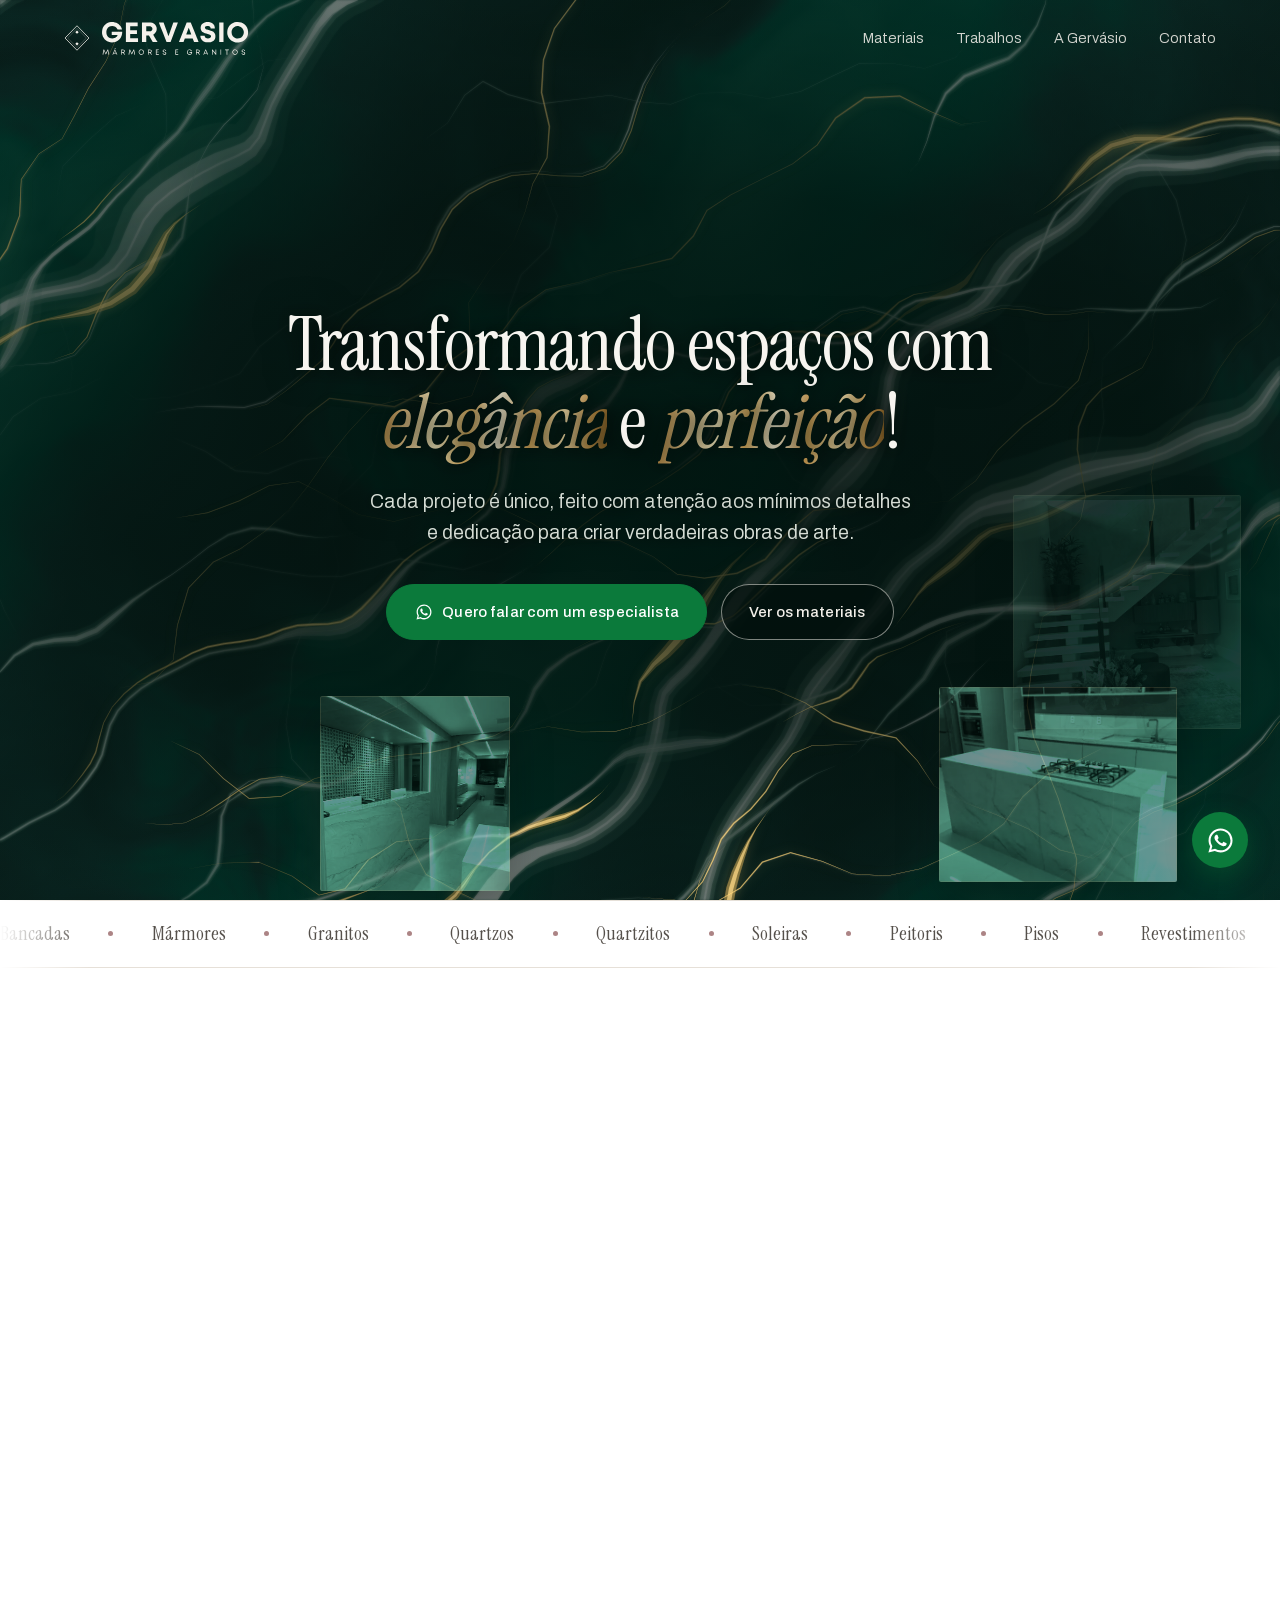
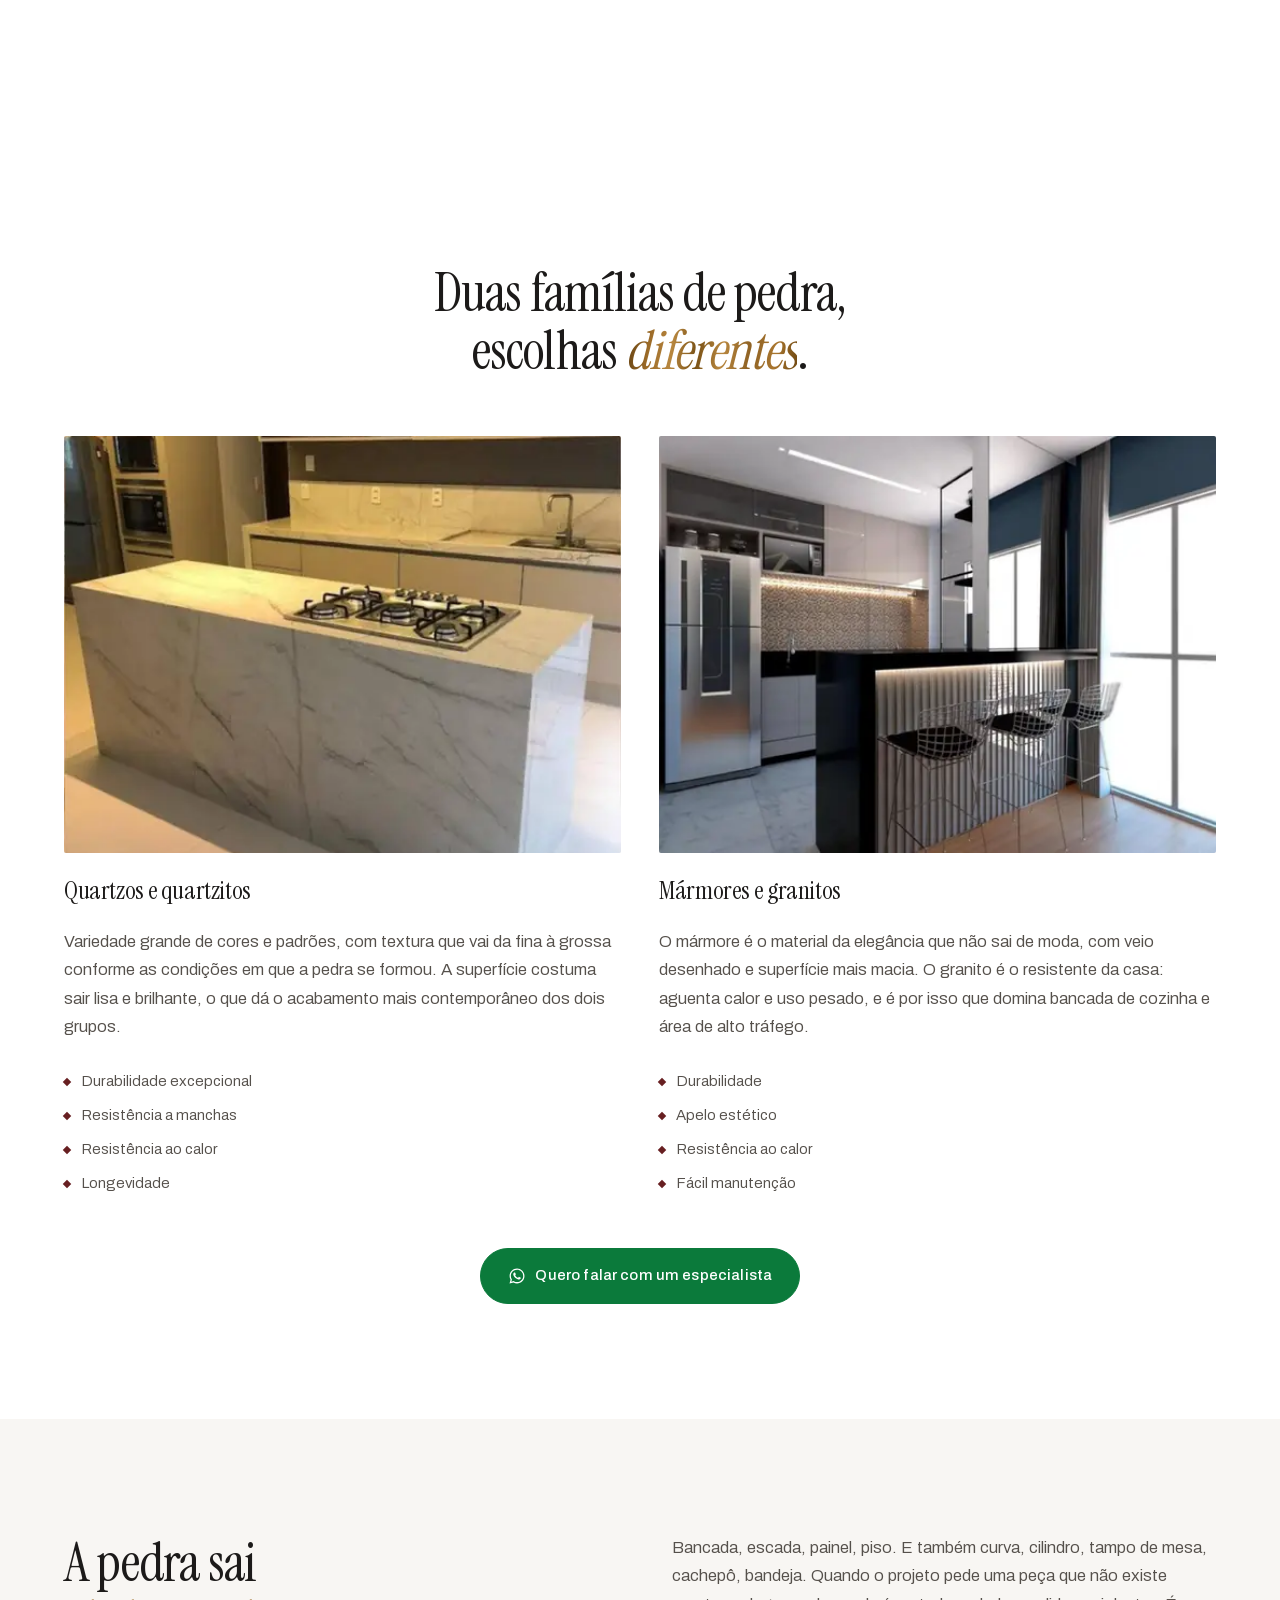
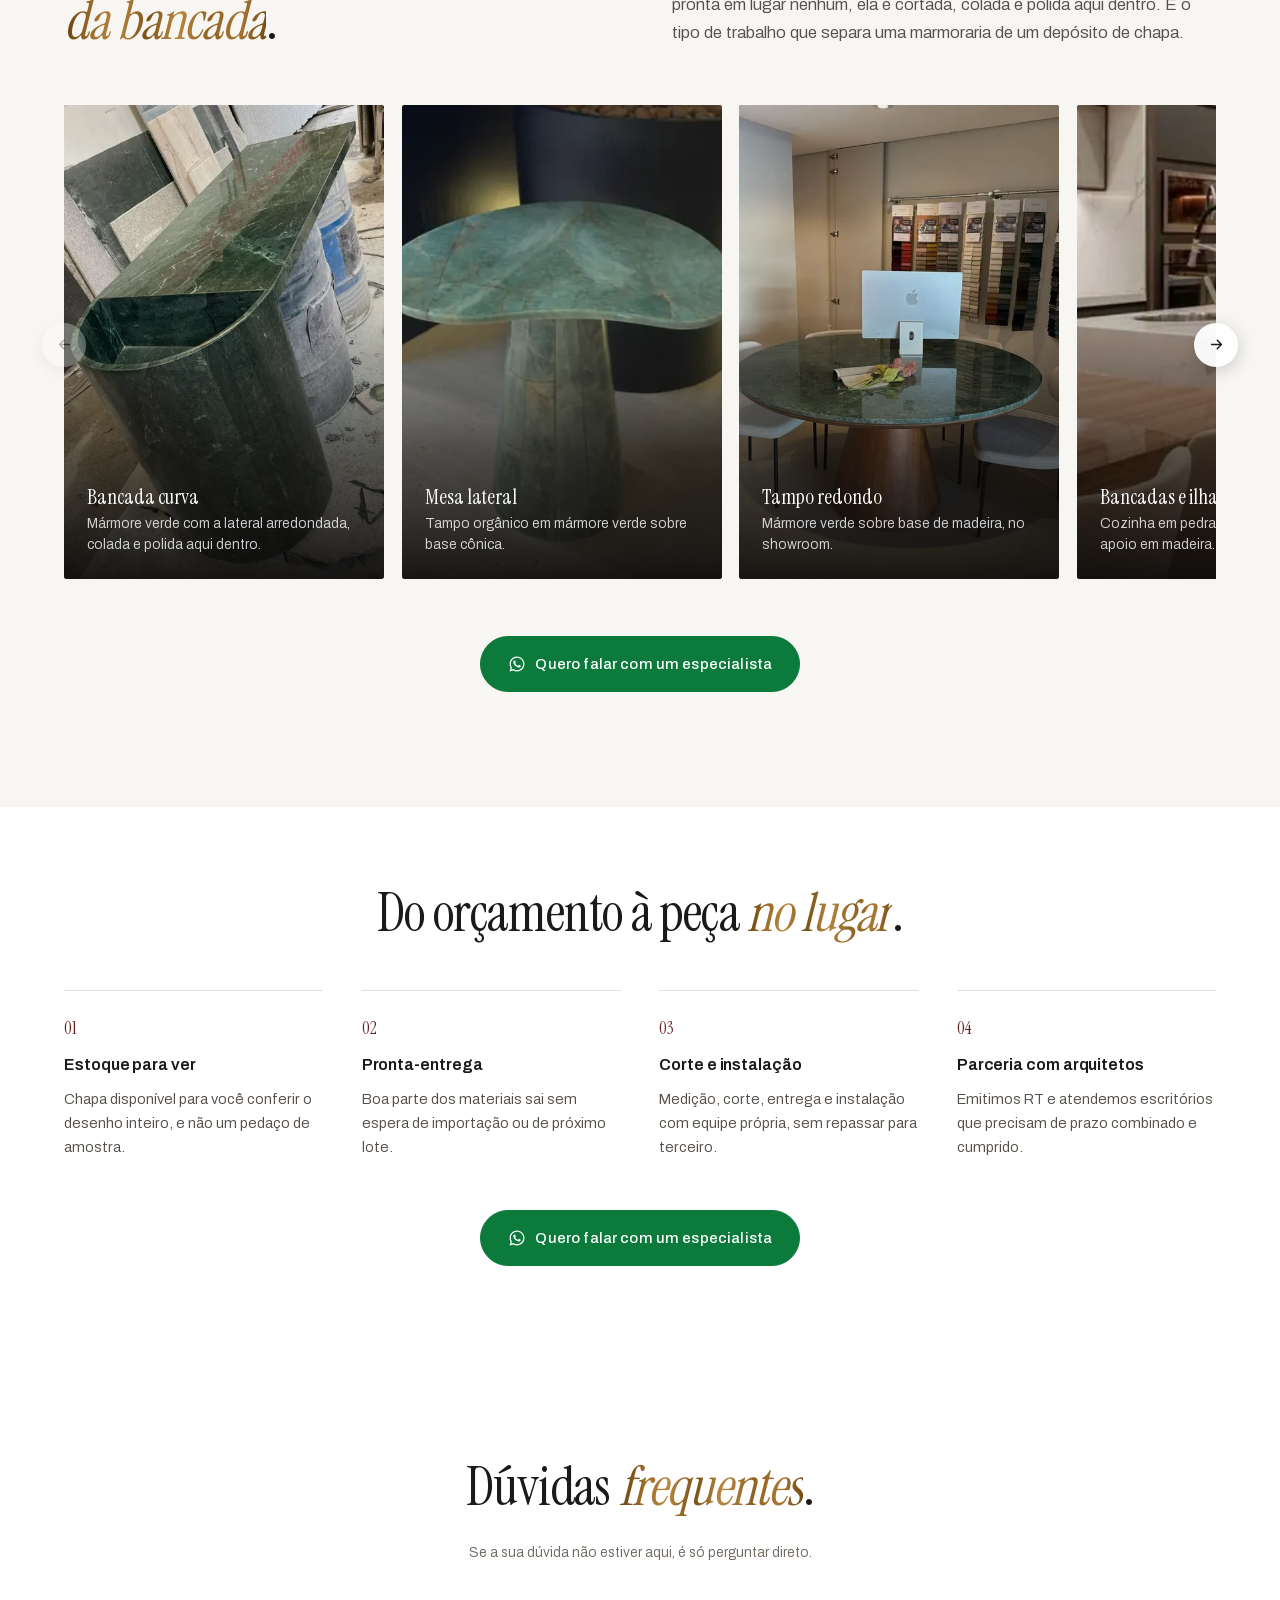
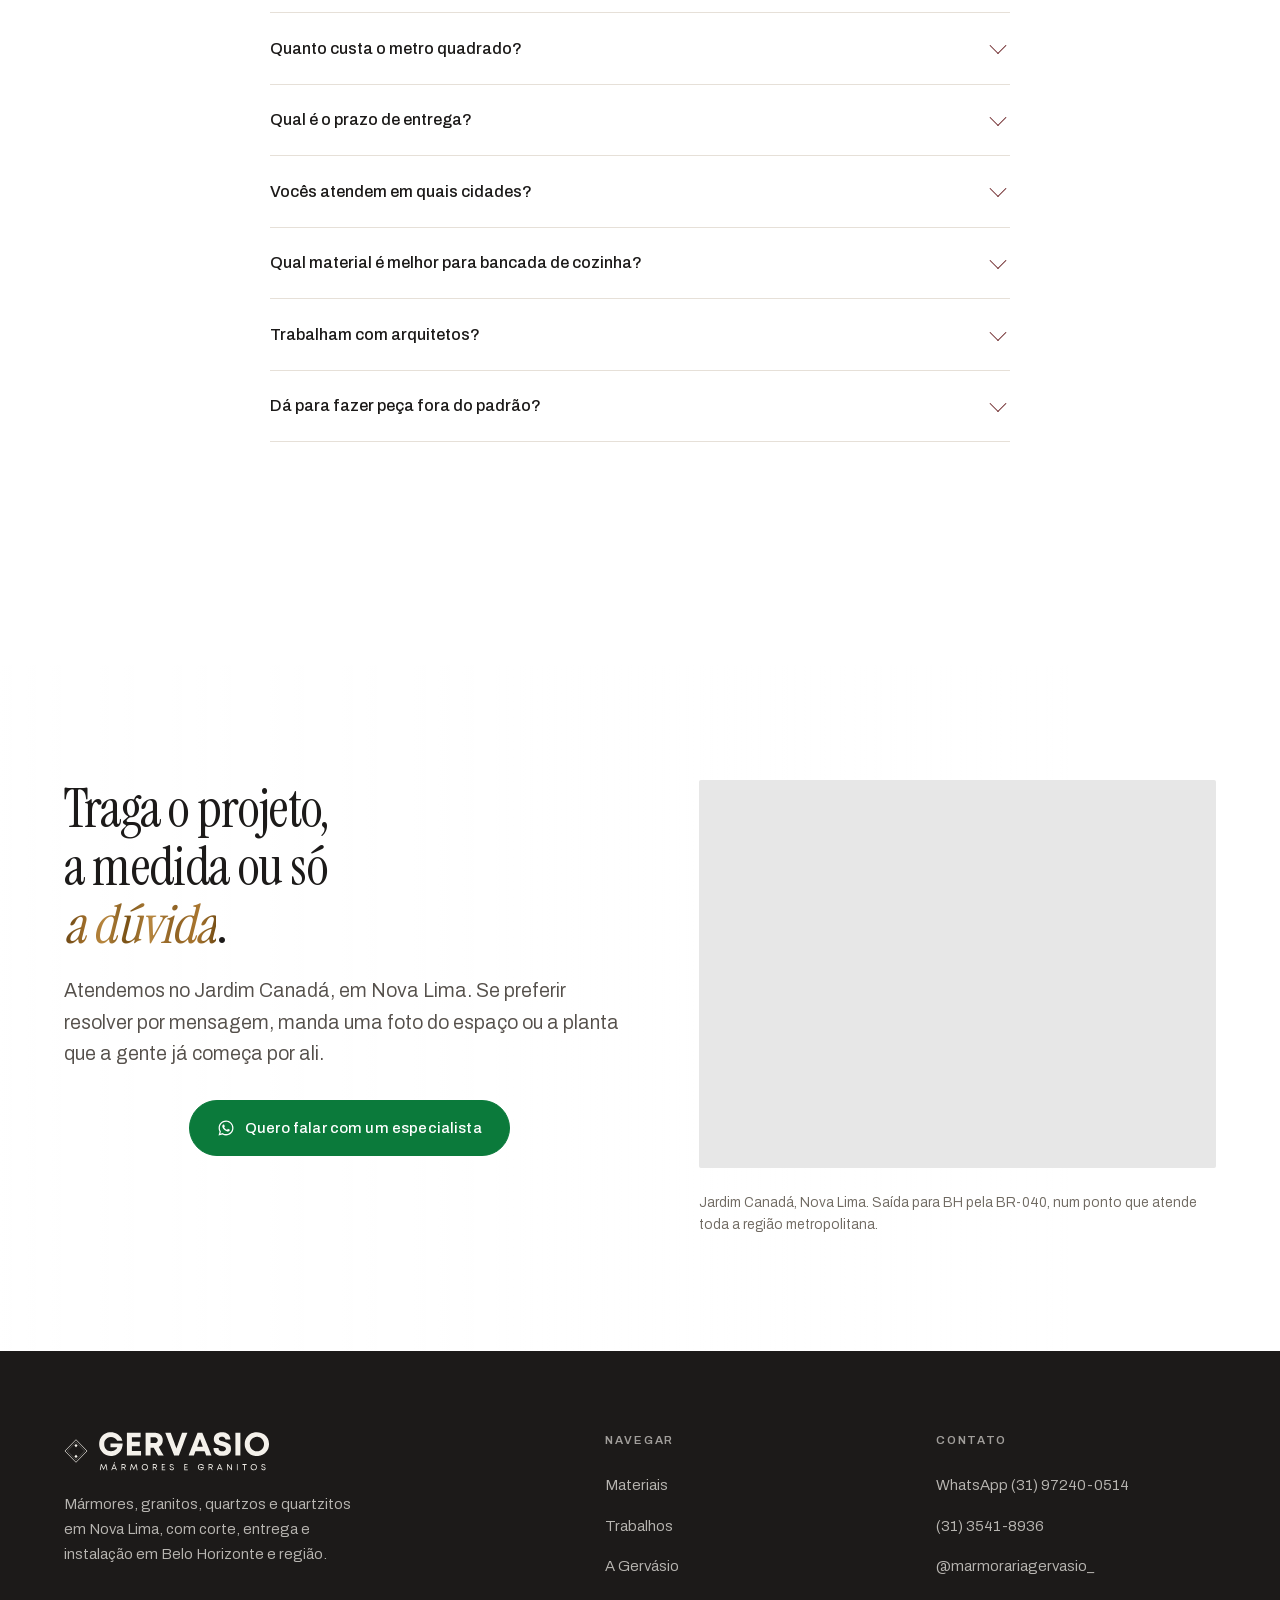
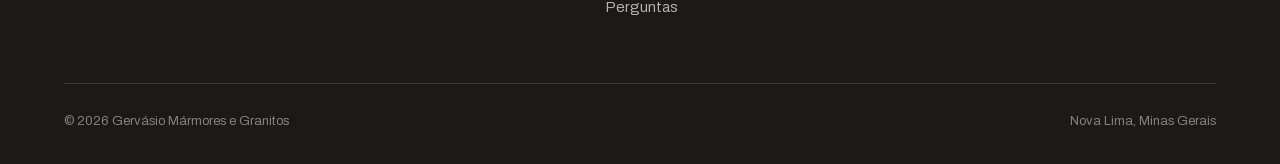
==== commit fa56b4ff: "feat: marca completa no rodape e escala tipografica unica no celular Rodape - entra o isotipo junto " ====
--- a/index.html
+++ b/index.html
@@ -7,7 +7,7 @@
 <!-- a foto do topo e as fontes primeiro: é o que pinta a tela -->
 <link rel="preload" href="assets/fonts/archivo-latin.woff2" as="font" type="font/woff2" crossorigin>
 <link rel="preload" href="assets/fonts/instrument-latin.woff2" as="font" type="font/woff2" crossorigin>
-<style>@font-face{font-family:'Archivo';src:url('assets/fonts/archivo-latin.woff2') format('woff2');font-weight:300 700;font-display:optional;unicode-range:U+0000-00FF,U+0131,U+0152-0153,U+02BB-02BC,U+02C6,U+02DA,U+02DC,U+0304,U+0308,U+0329,U+2000-206F,U+2074,U+20AC,U+2122,U+2191,U+2193,U+2212,U+2215,U+FEFF,U+FFFD}@font-face{font-family:'Archivo';src:url('assets/fonts/archivo-latin-ext.woff2') format('woff2');font-weight:300 700;font-display:optional;unicode-range:U+0100-02BA,U+02BD-02C5,U+02C7-02CC,U+02CE-02D7,U+02DD-02FF,U+0304,U+0308,U+0329,U+1D00-1DBF,U+1E00-1E9F,U+1EF2-1EFF,U+2020,U+20A0-20AB,U+20AD-20C0,U+2113,U+2C60-2C7F,U+A720-A7FF}@font-face{font-family:'Instrument Serif';src:url('assets/fonts/instrument-latin.woff2') format('woff2');font-weight:400;font-display:optional;unicode-range:U+0000-00FF,U+0131,U+0152-0153,U+02BB-02BC,U+02C6,U+02DA,U+02DC,U+0304,U+0308,U+0329,U+2000-206F,U+2074,U+20AC,U+2122,U+2191,U+2193,U+2212,U+2215,U+FEFF,U+FFFD}@font-face{font-family:'Instrument Serif';src:url('assets/fonts/instrument-latin-ext.woff2') format('woff2');font-weight:400;font-display:optional;unicode-range:U+0100-02BA,U+02BD-02C5,U+02C7-02CC,U+02CE-02D7,U+02DD-02FF,U+0304,U+0308,U+0329,U+1D00-1DBF,U+1E00-1E9F,U+1EF2-1EFF,U+2020,U+20A0-20AB,U+20AD-20C0,U+2113,U+2C60-2C7F,U+A720-A7FF}:root{--papel:#ffffff;--papel-2:#f8f6f3;--papel-3:#f1ede8;--tinta:#1c1a19;--tinta-2:#55504b;--tinta-3:#6f6961;--bordo:#671f21;--bordo-claro:#8c3033;--bordo-fundo:#f6eeee;--linha:#e6e0d8;--verde:#05231a;--wa:#0b7a3b;--wa-hover:#096330;--serif:'Instrument Serif',Georgia,'Times New Roman',serif;--sans:'Archivo','Helvetica Neue',Arial,sans-serif;--ease:cubic-bezier(.22,.61,.36,1);--gut:clamp(1.25rem,5vw,5rem);--maxw:1280px}*{margin:0;padding:0;box-sizing:border-box}html{-webkit-text-size-adjust:100%;scroll-behavior:smooth;overflow-x:clip}body{background:var(--papel);color:var(--tinta);font-family:var(--sans);font-weight:350;font-size:clamp(1rem,.28vw + .93rem,1.06rem);line-height:1.68;-webkit-font-smoothing:antialiased;overflow-x:clip}img,svg,video{display:block;max-width:100%}img{height:auto}a{color:inherit;text-decoration:none}::selection{background:var(--bordo);color:#fff}:focus-visible{outline:2px solid var(--bordo);outline-offset:3px;border-radius:2px}.wrap{width:100%;max-width:var(--maxw);margin-inline:auto;padding-inline:var(--gut)}.sec{padding-block:clamp(4.5rem,9vw,8rem)}.sec--tight{padding-block:clamp(3.5rem,6vw,5.5rem)}.h1,.h2,.h3{font-family:var(--serif);font-weight:400;letter-spacing:-.015em;line-height:1.04;color:var(--tinta)}.h1{font-size:clamp(2.5rem,6.2vw,5.1rem)}.h2{font-size:clamp(2rem,4.2vw,3.4rem);line-height:1.08}.h3{font-size:clamp(1.35rem,2vw,1.75rem);line-height:1.16}.bordo{color:var(--bordo)}.it{font-style:italic}.h2 em{font-style:italic}.lead{font-size:clamp(1.05rem,.5vw + .94rem,1.22rem);color:var(--tinta-2);line-height:1.62;max-width:56ch}.pequeno{font-size:.86rem;color:var(--tinta-3);line-height:1.6}.btn{display:inline-flex;align-items:center;justify-content:center;gap:.6rem;min-height:52px;padding:.9rem 1.7rem;border-radius:100px;font-family:var(--sans);font-size:.94rem;font-weight:500;letter-spacing:.01em;background:var(--bordo);color:#fff;border:1px solid var(--bordo);transition:background .3s var(--ease),border-color .3s var(--ease),transform .3s var(--ease)}.btn:hover{background:var(--bordo-claro);border-color:var(--bordo-claro)}.btn:active{transform:translateY(1px)}.btn--wa{background:var(--wa);border-color:var(--wa)}.btn--wa:hover{background:var(--wa-hover);border-color:var(--wa-hover)}.btn--vazio{background:transparent;color:var(--tinta);border-color:var(--linha)}.btn--vazio:hover{background:var(--papel-2);border-color:var(--tinta-3)}.btn--claro{background:rgba(2,16,12,.62);color:#f2efe9;border-color:rgba(242,239,233,.52)}.btn--claro:hover{background:rgba(242,239,233,.14);border-color:rgba(242,239,233,.8)}.acoes{display:flex;flex-wrap:wrap;gap:.85rem;margin-top:2.2rem}.acoes--fim{margin-top:1.9rem;justify-content:center}.acoes--centro{justify-content:center}.nav{position:fixed;inset:0 0 auto;z-index:60;transition:background .35s var(--ease),box-shadow .35s var(--ease),backdrop-filter .35s}.nav__in{display:flex;align-items:center;justify-content:space-between;gap:1.5rem;min-height:76px}.nav__marca{display:flex;align-items:center;gap:.7rem;color:#f4f1eb;padding-block:.55rem;min-height:44px;transition:color .35s var(--ease)}.nav[data-fixa] .nav__marca{color:var(--bordo)}.nav__marca .los{width:26px;height:26px;flex:none}.nav__marca .wm{width:clamp(112px,13vw,148px)}.nav__links{display:flex;gap:2rem;list-style:none;font-size:.9rem}.nav__links a{color:rgba(244,241,235,.86);position:relative;padding-block:.3rem;transition:color .3s var(--ease)}.nav[data-fixa] .nav__links a{color:var(--tinta-2)}.nav__links a::after{content:'';position:absolute;left:0;right:100%;bottom:0;height:1px;background:var(--bordo);transition:right .35s var(--ease)}.nav__links a:hover{color:var(--bordo)}.nav__links a:hover::after{right:0}.nav[data-fixa]{background:rgba(255,255,255,.9);backdrop-filter:blur(12px);box-shadow:0 1px 0 var(--linha)}.nav__burger{display:none;width:44px;height:44px;padding:11px 6px;margin-right:-6px;background:none;border:0;cursor:pointer;position:relative}.nav__burger span{position:absolute;left:6px;width:32px;height:1.7px;background:#f4f1eb;transition:.34s var(--ease)}.nav[data-fixa] .nav__burger span{background:var(--tinta)}.nav[data-claro] .nav__burger span{background:var(--tinta)}.nav[data-claro] .nav__marca{color:var(--bordo)}.nav__burger span:nth-child(1){top:13px}.nav__burger span:nth-child(2){top:21.5px}.nav__burger span:nth-child(3){top:30px}.gaveta{position:fixed;inset:0;z-index:55;background:var(--papel);display:grid;align-content:center;gap:.2rem;padding:6rem var(--gut) 3rem;visibility:hidden;opacity:0;transition:opacity .35s var(--ease),visibility .35s}.gaveta[data-aberta]{visibility:visible;opacity:1}.gaveta a{font-family:var(--serif);font-size:clamp(1.9rem,7vw,2.6rem);padding-block:.42rem;display:inline-flex;align-items:center;color:var(--tinta);transition:color .3s var(--ease)}.gaveta a:hover{color:var(--bordo)}.gaveta .btn{font-family:var(--sans);font-size:.95rem;margin-top:1.6rem;justify-self:start}body.travado{overflow:hidden}.hero{position:relative;overflow:hidden;background:var(--verde);isolation:isolate;min-height:100svh;display:grid;align-items:center;padding-block:clamp(7rem,13vh,9rem) clamp(3rem,6vw,4.5rem)}.hero__tela{position:absolute;inset:0;width:100%;height:100%;z-index:0}.hero__tela--luz{z-index:2;-webkit-mask-image:radial-gradient(ellipse 76% 42% at 50% 50%,rgba(0,0,0,.05) 0%,rgba(0,0,0,.20) 46%,rgba(0,0,0,.64) 74%,#000 94%);mask-image:radial-gradient(ellipse 76% 42% at 50% 50%,rgba(0,0,0,.05) 0%,rgba(0,0,0,.20) 46%,rgba(0,0,0,.64) 74%,#000 94%)}.hero__veu{position:absolute;inset:0;z-index:1;pointer-events:none;background:radial-gradient(ellipse 86% 58% at 50% 50%,rgba(2,16,12,.90) 0%,rgba(2,16,12,.72) 50%,rgba(2,16,12,.14) 100%),linear-gradient(rgba(2,16,12,.42),rgba(2,16,12,.12) 42%,rgba(2,16,12,.46))}.hero__centro{position:relative;z-index:5;display:grid;justify-items:center;text-align:center}.hero .h1{font-size:clamp(2.6rem,5.9vw,4.9rem);color:#f7f5f0;max-width:26ch}.hero .lead{color:rgba(238,244,236,.9);max-width:64ch}.ouro{background-image:linear-gradient(96deg,#5c3b0e 0%,#9c6b28 15%,#b8873f 28%,#7a5216 42%,#b8873f 56%,#8f6224 72%,#a9762f 86%,#6d4711 100%);-webkit-background-clip:text;background-clip:text;color:#8f6224;-webkit-text-fill-color:transparent}.hero .ouro{background-image:linear-gradient(96deg,#a9762f 0%,#e6c489 14%,#fbeec2 27%,#dcae5f 40%,#fff6dc 52%,#d6a559 66%,#f4dda8 80%,#c9954a 92%,#8f6224 100%);color:#e8c98d}.hero .h1,.hero .lead{text-shadow:0 1px 14px rgba(2,16,12,.72),0 0 34px rgba(2,16,12,.55)}.hero .bordo{color:#e8c98d}.hero__t{margin-block:0 1.5rem}.hero__fotos{position:absolute;inset:0;z-index:3;pointer-events:none;overflow:hidden}.hf{position:absolute;border-radius:2px;overflow:hidden;opacity:0;box-shadow:0 18px 44px rgba(0,0,0,.42);transform:translate3d(0,14px,0) scale(.94);transition:opacity 1.5s var(--ease),transform 1.5s var(--ease);will-change:opacity,transform}.hf.vis{opacity:.60;transform:none}.hf img{width:100%;height:100%;object-fit:cover;filter:grayscale(1) sepia(1) hue-rotate(108deg) saturate(1.35) brightness(.84) contrast(1.06)}.hf--fundo.vis{opacity:.26}.hf--fundo img{filter:grayscale(1) sepia(1) hue-rotate(108deg) saturate(1.3) brightness(.5) contrast(1.06)}.hf::after{content:'';position:absolute;inset:0;box-shadow:inset 0 0 0 1px rgba(232,201,141,.22);border-radius:2px}.duo--estudio{display:grid;grid-template-columns:minmax(0,1fr) minmax(0,1fr);column-gap:clamp(2rem,5vw,5rem);row-gap:1.5rem;align-items:start}.duo--estudio>.h2{grid-column:1;grid-row:1;max-width:20ch}.duo--estudio>.corpo{grid-column:1;grid-row:2}.duo--estudio>.foto-lado{grid-column:2;grid-row:1/3;height:100%}.faq--centro{max-width:74ch;margin-inline:auto}.duo.duo--par{align-items:stretch}.duo.duo--par>.corpo{align-self:center}.foto-lado{position:relative;display:grid}.foto-lado>picture{display:block;height:100%;min-height:0}.foto-lado img{width:100%;height:100%;object-fit:cover;border-radius:2px;background:var(--papel-3)}.foto-lado::after{content:'';position:absolute;inset:0;pointer-events:none;box-shadow:inset 0 0 0 1px rgba(28,26,25,.08);border-radius:2px}.fita{border-block:1px solid var(--linha);padding-block:1.05rem;overflow:hidden;-webkit-mask-image:linear-gradient(90deg,transparent,#000 7%,#000 93%,transparent);mask-image:linear-gradient(90deg,transparent,#000 7%,#000 93%,transparent)}.fita__trilho{display:flex;width:max-content;animation:desliza 46s linear infinite}.fita li{display:flex;align-items:center;gap:clamp(1.4rem,3vw,2.4rem);margin-right:clamp(1.4rem,3vw,2.4rem);font-family:var(--serif);font-size:clamp(1.02rem,1.5vw,1.35rem);color:var(--tinta-2);white-space:nowrap}.fita li::after{content:'';width:5px;height:5px;border-radius:50%;background:var(--bordo);opacity:.55;flex:none}@keyframes desliza{to{transform:translateX(-50%)}}.fita:hover .fita__trilho{animation-play-state:paused}.duo{display:grid;grid-template-columns:minmax(0,1fr) minmax(0,1fr);gap:clamp(2rem,5vw,5rem);align-items:start}.duo--topo{align-items:start}.cab{display:grid;gap:1.1rem;max-width:44ch}.cab--centro{justify-items:center;text-align:center;margin-inline:auto;max-width:none}.cab--larga{max-width:none}.h2--duas>span,.h2--uma{display:block;white-space:nowrap}.cab--centro{max-width:none}@media (max-width:430px){.h2--duas>span,.h2--uma{white-space:normal}}.corpo p + p{margin-top:1.1rem}.corpo{color:var(--tinta-2)}.cat{display:grid;grid-template-columns:repeat(2,minmax(0,1fr));gap:clamp(1.5rem,3vw,2.6rem)}.cat__c{display:grid;gap:1.4rem;align-content:start}.cat__foto{position:relative;aspect-ratio:4/3;overflow:hidden;background:var(--papel-3);border-radius:2px}.cat__foto img{width:100%;height:100%;object-fit:cover;transition:transform 1.4s var(--ease)}.cat__c:hover .cat__foto img{transform:scale(1.035)}.cat__lista{list-style:none;display:grid;gap:.55rem;margin-top:.3rem}.cat__lista li{display:flex;gap:.7rem;font-size:.94rem;color:var(--tinta-2)}.cat__lista li::before{content:'';width:6px;height:6px;margin-top:.62rem;flex:none;background:var(--bordo);transform:rotate(45deg)}.chapa{position:relative;isolation:isolate;background:var(--papel)}.chapa.contato{background:var(--papel)}.chapa__f{position:absolute;inset:0;z-index:0;overflow:hidden;pointer-events:none;opacity:.7;background-attachment:fixed;background-repeat:no-repeat;background-size:cover;background-position:center}.chapa--clara .chapa__f{background-image:url('assets/img/chapa-clara.webp')}.chapa--escura .chapa__f{background-image:url('assets/img/chapa-contraste.webp')}.chapa--escura .chapa__f::after{content:'';position:absolute;inset:0;background:linear-gradient(90deg,rgba(255,255,255,.80) 0%,rgba(255,255,255,.72) 38%,rgba(255,255,255,.22) 62%,rgba(255,255,255,0) 84%)}.chapa>*:not(.chapa__f){position:relative;z-index:1}.car{position:relative}.car__pista{display:flex;gap:clamp(.7rem,1.4vw,1.1rem);overflow-x:auto;scroll-snap-type:x mandatory;scroll-behavior:smooth;padding-bottom:.4rem;scrollbar-width:none;-ms-overflow-style:none}.car__pista::-webkit-scrollbar{display:none}.card{position:relative;flex:0 0 clamp(230px,26vw,320px);scroll-snap-align:start;border-radius:3px;overflow:hidden;background:#0e0d0b;isolation:isolate;aspect-ratio:27/40;display:block}.card img{width:100%;height:100%;object-fit:cover;opacity:.94;transition:transform 1.2s var(--ease),opacity .5s}.card:hover img{transform:scale(1.05);opacity:1}.card__v{position:absolute;inset:0;pointer-events:none;background:linear-gradient(0deg,rgba(10,9,8,.93) 0%,rgba(10,9,8,.62) 26%,rgba(10,9,8,.06) 56%,transparent 74%)}.card__c{position:absolute;left:0;right:0;bottom:0;padding:clamp(1rem,1.8vw,1.5rem)}.card__n{font-family:var(--serif);color:#fff;font-size:clamp(1.2rem,1.6vw,1.45rem);line-height:1.1}.card__d{color:rgba(255,255,255,.8);font-size:.87rem;line-height:1.5;margin-top:.35rem}.car__nav{position:absolute;top:calc(50% - 22px);width:44px;height:44px;border-radius:50%;border:0;cursor:pointer;background:rgba(255,255,255,.94);color:var(--tinta);display:grid;place-items:center;box-shadow:0 4px 18px rgba(0,0,0,.18);transition:background .3s var(--ease),opacity .3s}.car__nav:hover{background:#fff}.car__nav svg{width:17px;height:17px}.car__nav--ant{left:-22px}.car__nav--prox{right:-22px}.car__nav[disabled]{opacity:.32;cursor:default}.cta-centro{display:flex;justify-content:center;margin-top:clamp(2.4rem,4vw,3.4rem)}.dif{display:grid;grid-template-columns:repeat(4,minmax(0,1fr));gap:clamp(1.6rem,3vw,2.6rem)}.dif__i{display:grid;gap:.6rem;align-content:start;padding-top:1.4rem;border-top:1px solid var(--linha)}.dif__n{font-family:var(--serif);font-size:1.05rem;color:var(--bordo)}.dif__i h3{font-size:1.02rem;font-weight:600;letter-spacing:-.005em}.dif__i p{font-size:.92rem;color:var(--tinta-2);line-height:1.6}.faq{display:grid;gap:0;border-top:1px solid var(--linha)}.faq details{border-bottom:1px solid var(--linha)}.faq summary{cursor:pointer;list-style:none;padding:1.35rem 2.5rem 1.35rem 0;position:relative;font-size:1.02rem;font-weight:500;transition:color .3s var(--ease)}.faq summary::-webkit-details-marker{display:none}.faq summary:hover{color:var(--bordo)}.faq summary::after{content:'';position:absolute;right:.4rem;top:50%;width:11px;height:11px;border-right:1.5px solid var(--bordo);border-bottom:1.5px solid var(--bordo);transform:translateY(-70%) rotate(45deg);transition:transform .35s var(--ease)}.faq details[open] summary::after{transform:translateY(-30%) rotate(-135deg)}.faq p{padding-bottom:1.5rem;color:var(--tinta-2);max-width:64ch}.contato{background:var(--papel-2)}.contato__grid{display:grid;grid-template-columns:minmax(0,1.05fr) minmax(0,.95fr);gap:clamp(2.5rem,5vw,4.5rem);align-items:start}.dados{display:grid;gap:1.5rem;margin-top:2.4rem}.dados a,.dados div{display:flex;gap:.9rem;align-items:flex-start}.dados svg{width:19px;height:19px;flex:none;margin-top:.28rem;color:var(--bordo)}.dados b{display:block;font-size:.74rem;letter-spacing:.13em;text-transform:uppercase;color:var(--tinta-3);font-weight:600;margin-bottom:.12rem}.dados span{font-size:1rem;color:var(--tinta)}.dados a:hover span{color:var(--bordo)}.mapa{border:0;width:100%;aspect-ratio:4/3;border-radius:2px;background:var(--papel-3);filter:grayscale(1) contrast(.94);transition:filter .5s var(--ease)}.mapa:hover{filter:none}.rodape{background:var(--tinta);color:rgba(244,241,235,.72);padding-block:clamp(3.5rem,7vw,5rem) 2rem}.rodape__top{display:grid;grid-template-columns:minmax(0,1.4fr) repeat(2,minmax(0,.8fr));gap:clamp(2rem,4vw,3.5rem);align-items:start}.rodape .wm{width:200px;color:#f4f1eb;margin-bottom:1.3rem}.rodape__k{font-size:.72rem;letter-spacing:.15em;text-transform:uppercase;color:rgba(244,241,235,.62);font-weight:600;margin-bottom:1rem}.rodape ul{list-style:none;display:grid;gap:.05rem}.rodape li a,.rodape li span{display:inline-flex;align-items:center;gap:.55rem;padding-block:.45rem;font-size:.94rem;transition:color .3s var(--ease)}.rodape a:hover{color:#fff}.rodape__base{display:flex;flex-wrap:wrap;justify-content:space-between;gap:1rem;margin-top:clamp(2.5rem,5vw,3.5rem);padding-top:1.6rem;border-top:1px solid rgba(244,241,235,.14);font-size:.82rem;color:rgba(244,241,235,.5)}.wa-flut{position:fixed;right:clamp(1rem,3vw,2rem);bottom:clamp(1rem,3vw,2rem);z-index:50;width:56px;height:56px;border-radius:50%;background:var(--wa);color:#fff;display:grid;place-items:center;box-shadow:0 8px 26px rgba(11,122,59,.34);transition:transform .3s var(--ease),background .3s var(--ease)}.wa-flut:hover{background:var(--wa-hover);transform:translateY(-2px)}.wa-flut svg{width:29px;height:29px}[data-sobe]{opacity:0;transform:translateY(24px);transition:opacity .85s var(--ease),transform .85s var(--ease)}[data-sobe].dentro{opacity:1;transform:none}[data-sobe][data-atraso="1"]{transition-delay:.09s}[data-sobe][data-atraso="2"]{transition-delay:.18s}[data-sobe][data-atraso="3"]{transition-delay:.27s}@media (max-width:1000px){.nav__links{display:none}.nav__burger{display:block}.hf.vis{opacity:.52}.duo--estudio{grid-template-columns:1fr;row-gap:1.4rem}.duo--estudio>.h2{grid-column:1;grid-row:1}.duo--estudio>.foto-lado{grid-column:1;grid-row:2;height:auto}.duo--estudio>.corpo{grid-column:1;grid-row:3;font-size:.9375rem}.duo--estudio>.foto-lado img{aspect-ratio:4/3}.dif__i{grid-template-columns:auto minmax(0,1fr);column-gap:.75rem;align-items:baseline}.dif__n{grid-column:1;grid-row:1}.dif__i h3{grid-column:2;grid-row:1}.dif__i p{grid-column:1/-1;grid-row:2;margin-top:.15rem}.chapa--clara .chapa__f{background-image:url('assets/img/chapa-clara-sm.webp')}.chapa--escura .chapa__f{background-image:url('assets/img/chapa-contraste-sm.webp')}.chapa--escura .chapa__f::after{background:rgba(255,255,255,.46)}.chapa--clara .chapa__f::after{content:'';position:absolute;inset:0;background:rgba(255,255,255,.20)}.car__nav{display:none}.car__pista{padding-inline:0}.duo,.contato__grid{grid-template-columns:1fr;gap:2.2rem}.cat{grid-template-columns:1fr;gap:2.6rem}.dif{grid-template-columns:repeat(2,minmax(0,1fr))}.rodape__top{grid-template-columns:1fr 1fr}.rodape__marca{grid-column:1/-1}}@media (max-width:1000px){.pedra__veu{background:linear-gradient(rgba(2,16,12,.72),rgba(2,16,12,.52) 45%,rgba(2,16,12,.74))}}@media (max-width:620px){.dif{grid-template-columns:1fr}.pedra{min-height:auto}.hero .h1{font-size:clamp(1.6rem,8.3vw,2.3rem)}.hero .lead br{display:none}.hero .acoes{flex-direction:column;align-items:stretch;width:100%;max-width:23rem}.hero .acoes .btn{width:100%}}@media (prefers-reduced-motion:reduce){html{scroll-behavior:auto}*,*::before,*::after{animation-duration:.001ms !important;animation-iteration-count:1 !important;transition-duration:.001ms !important}[data-sobe]{opacity:1;transform:none}.fita__trilho{animation:none}}</style>
+<style>@font-face{font-family:'Archivo';src:url('assets/fonts/archivo-latin.woff2') format('woff2');font-weight:300 700;font-display:optional;unicode-range:U+0000-00FF,U+0131,U+0152-0153,U+02BB-02BC,U+02C6,U+02DA,U+02DC,U+0304,U+0308,U+0329,U+2000-206F,U+2074,U+20AC,U+2122,U+2191,U+2193,U+2212,U+2215,U+FEFF,U+FFFD}@font-face{font-family:'Archivo';src:url('assets/fonts/archivo-latin-ext.woff2') format('woff2');font-weight:300 700;font-display:optional;unicode-range:U+0100-02BA,U+02BD-02C5,U+02C7-02CC,U+02CE-02D7,U+02DD-02FF,U+0304,U+0308,U+0329,U+1D00-1DBF,U+1E00-1E9F,U+1EF2-1EFF,U+2020,U+20A0-20AB,U+20AD-20C0,U+2113,U+2C60-2C7F,U+A720-A7FF}@font-face{font-family:'Instrument Serif';src:url('assets/fonts/instrument-latin.woff2') format('woff2');font-weight:400;font-display:optional;unicode-range:U+0000-00FF,U+0131,U+0152-0153,U+02BB-02BC,U+02C6,U+02DA,U+02DC,U+0304,U+0308,U+0329,U+2000-206F,U+2074,U+20AC,U+2122,U+2191,U+2193,U+2212,U+2215,U+FEFF,U+FFFD}@font-face{font-family:'Instrument Serif';src:url('assets/fonts/instrument-latin-ext.woff2') format('woff2');font-weight:400;font-display:optional;unicode-range:U+0100-02BA,U+02BD-02C5,U+02C7-02CC,U+02CE-02D7,U+02DD-02FF,U+0304,U+0308,U+0329,U+1D00-1DBF,U+1E00-1E9F,U+1EF2-1EFF,U+2020,U+20A0-20AB,U+20AD-20C0,U+2113,U+2C60-2C7F,U+A720-A7FF}:root{--papel:#ffffff;--papel-2:#f8f6f3;--papel-3:#f1ede8;--tinta:#1c1a19;--tinta-2:#55504b;--tinta-3:#6f6961;--bordo:#671f21;--bordo-claro:#8c3033;--bordo-fundo:#f6eeee;--linha:#e6e0d8;--verde:#05231a;--wa:#0b7a3b;--wa-hover:#096330;--serif:'Instrument Serif',Georgia,'Times New Roman',serif;--sans:'Archivo','Helvetica Neue',Arial,sans-serif;--ease:cubic-bezier(.22,.61,.36,1);--gut:clamp(1.25rem,5vw,5rem);--maxw:1280px}*{margin:0;padding:0;box-sizing:border-box}html{-webkit-text-size-adjust:100%;scroll-behavior:smooth;overflow-x:clip}body{background:var(--papel);color:var(--tinta);font-family:var(--sans);font-weight:350;font-size:clamp(1rem,.28vw + .93rem,1.06rem);line-height:1.68;-webkit-font-smoothing:antialiased;overflow-x:clip}img,svg,video{display:block;max-width:100%}img{height:auto}a{color:inherit;text-decoration:none}::selection{background:var(--bordo);color:#fff}:focus-visible{outline:2px solid var(--bordo);outline-offset:3px;border-radius:2px}.wrap{width:100%;max-width:var(--maxw);margin-inline:auto;padding-inline:var(--gut)}.sec{padding-block:clamp(4.5rem,9vw,8rem)}.sec--tight{padding-block:clamp(3.5rem,6vw,5.5rem)}.h1,.h2,.h3{font-family:var(--serif);font-weight:400;letter-spacing:-.015em;line-height:1.04;color:var(--tinta)}.h1{font-size:clamp(2.5rem,6.2vw,5.1rem)}.h2{font-size:clamp(2rem,4.2vw,3.4rem);line-height:1.08}.h3{font-size:clamp(1.35rem,2vw,1.75rem);line-height:1.16}.bordo{color:var(--bordo)}.it{font-style:italic}.h2 em{font-style:italic}.lead{font-size:clamp(1.05rem,.5vw + .94rem,1.22rem);color:var(--tinta-2);line-height:1.62;max-width:56ch}.pequeno{font-size:.86rem;color:var(--tinta-3);line-height:1.6}.btn{display:inline-flex;align-items:center;justify-content:center;gap:.6rem;min-height:52px;padding:.9rem 1.7rem;border-radius:100px;font-family:var(--sans);font-size:.94rem;font-weight:500;letter-spacing:.01em;background:var(--bordo);color:#fff;border:1px solid var(--bordo);transition:background .3s var(--ease),border-color .3s var(--ease),transform .3s var(--ease)}.btn:hover{background:var(--bordo-claro);border-color:var(--bordo-claro)}.btn:active{transform:translateY(1px)}.btn--wa{background:var(--wa);border-color:var(--wa)}.btn--wa:hover{background:var(--wa-hover);border-color:var(--wa-hover)}.btn--vazio{background:transparent;color:var(--tinta);border-color:var(--linha)}.btn--vazio:hover{background:var(--papel-2);border-color:var(--tinta-3)}.btn--claro{background:rgba(2,16,12,.62);color:#f2efe9;border-color:rgba(242,239,233,.52)}.btn--claro:hover{background:rgba(242,239,233,.14);border-color:rgba(242,239,233,.8)}.acoes{display:flex;flex-wrap:wrap;gap:.85rem;margin-top:2.2rem}.acoes--fim{margin-top:1.9rem;justify-content:center}.acoes--centro{justify-content:center}.q-m{display:none}.nav{position:fixed;inset:0 0 auto;z-index:60;transition:background .35s var(--ease),box-shadow .35s var(--ease),backdrop-filter .35s}.nav__in{display:flex;align-items:center;justify-content:space-between;gap:1.5rem;min-height:76px}.nav__marca{display:flex;align-items:center;gap:.7rem;color:#f4f1eb;padding-block:.55rem;min-height:44px;transition:color .35s var(--ease)}.nav[data-fixa] .nav__marca{color:var(--bordo)}.nav__marca .los{width:26px;height:26px;flex:none}.nav__marca .wm{width:clamp(112px,13vw,148px)}.nav__links{display:flex;gap:2rem;list-style:none;font-size:.9rem}.nav__links a{color:rgba(244,241,235,.86);position:relative;padding-block:.3rem;transition:color .3s var(--ease)}.nav[data-fixa] .nav__links a{color:var(--tinta-2)}.nav__links a::after{content:'';position:absolute;left:0;right:100%;bottom:0;height:1px;background:var(--bordo);transition:right .35s var(--ease)}.nav__links a:hover{color:var(--bordo)}.nav__links a:hover::after{right:0}.nav[data-fixa]{background:rgba(255,255,255,.9);backdrop-filter:blur(12px);box-shadow:0 1px 0 var(--linha)}.nav__burger{display:none;width:44px;height:44px;padding:11px 6px;margin-right:-6px;background:none;border:0;cursor:pointer;position:relative}.nav__burger span{position:absolute;left:6px;width:32px;height:1.7px;background:#f4f1eb;transition:.34s var(--ease)}.nav[data-fixa] .nav__burger span{background:var(--tinta)}.nav[data-claro] .nav__burger span{background:var(--tinta)}.nav[data-claro] .nav__marca{color:var(--bordo)}.nav__burger span:nth-child(1){top:13px}.nav__burger span:nth-child(2){top:21.5px}.nav__burger span:nth-child(3){top:30px}.gaveta{position:fixed;inset:0;z-index:55;background:var(--papel);display:grid;align-content:center;gap:.2rem;padding:6rem var(--gut) 3rem;visibility:hidden;opacity:0;transition:opacity .35s var(--ease),visibility .35s}.gaveta[data-aberta]{visibility:visible;opacity:1}.gaveta a{font-family:var(--serif);font-size:clamp(1.9rem,7vw,2.6rem);padding-block:.42rem;display:inline-flex;align-items:center;color:var(--tinta);transition:color .3s var(--ease)}.gaveta a:hover{color:var(--bordo)}.gaveta .btn{font-family:var(--sans);font-size:.95rem;margin-top:1.6rem;justify-self:start}body.travado{overflow:hidden}.hero{position:relative;overflow:hidden;background:var(--verde);isolation:isolate;min-height:100svh;display:grid;align-items:center;padding-block:clamp(7rem,13vh,9rem) clamp(3rem,6vw,4.5rem)}.hero__tela{position:absolute;inset:0;width:100%;height:100%;z-index:0}.hero__tela--luz{z-index:2;-webkit-mask-image:radial-gradient(ellipse 76% 42% at 50% 50%,rgba(0,0,0,.05) 0%,rgba(0,0,0,.20) 46%,rgba(0,0,0,.64) 74%,#000 94%);mask-image:radial-gradient(ellipse 76% 42% at 50% 50%,rgba(0,0,0,.05) 0%,rgba(0,0,0,.20) 46%,rgba(0,0,0,.64) 74%,#000 94%)}.hero__veu{position:absolute;inset:0;z-index:1;pointer-events:none;background:radial-gradient(ellipse 86% 58% at 50% 50%,rgba(2,16,12,.90) 0%,rgba(2,16,12,.72) 50%,rgba(2,16,12,.14) 100%),linear-gradient(rgba(2,16,12,.42),rgba(2,16,12,.12) 42%,rgba(2,16,12,.46))}.hero__centro{position:relative;z-index:5;display:grid;justify-items:center;text-align:center}.hero .h1{font-size:clamp(2.6rem,5.9vw,4.9rem);color:#f7f5f0;max-width:26ch}.hero .lead{color:rgba(238,244,236,.9);max-width:64ch}.ouro{background-image:linear-gradient(96deg,#5c3b0e 0%,#9c6b28 15%,#b8873f 28%,#7a5216 42%,#b8873f 56%,#8f6224 72%,#a9762f 86%,#6d4711 100%);-webkit-background-clip:text;background-clip:text;color:#8f6224;-webkit-text-fill-color:transparent}.hero .ouro{background-image:linear-gradient(96deg,#a9762f 0%,#e6c489 14%,#fbeec2 27%,#dcae5f 40%,#fff6dc 52%,#d6a559 66%,#f4dda8 80%,#c9954a 92%,#8f6224 100%);color:#e8c98d}.hero .h1,.hero .lead{text-shadow:0 1px 14px rgba(2,16,12,.72),0 0 34px rgba(2,16,12,.55)}.hero .bordo{color:#e8c98d}.hero__t{margin-block:0 1.5rem}.hero__fotos{position:absolute;inset:0;z-index:3;pointer-events:none;overflow:hidden}.hf{position:absolute;border-radius:2px;overflow:hidden;opacity:0;box-shadow:0 18px 44px rgba(0,0,0,.42);transform:translate3d(0,14px,0) scale(.94);transition:opacity 1.5s var(--ease),transform 1.5s var(--ease);will-change:opacity,transform}.hf.vis{opacity:.60;transform:none}.hf img{width:100%;height:100%;object-fit:cover;filter:grayscale(1) sepia(1) hue-rotate(108deg) saturate(1.35) brightness(.84) contrast(1.06)}.hf--fundo.vis{opacity:.26}.hf--fundo img{filter:grayscale(1) sepia(1) hue-rotate(108deg) saturate(1.3) brightness(.5) contrast(1.06)}.hf::after{content:'';position:absolute;inset:0;box-shadow:inset 0 0 0 1px rgba(232,201,141,.22);border-radius:2px}.duo--estudio{display:grid;grid-template-columns:minmax(0,1fr) minmax(0,1fr);column-gap:clamp(2rem,5vw,5rem);row-gap:1.5rem;align-items:start}.duo--estudio>.h2{grid-column:1;grid-row:1;max-width:20ch}.duo--estudio>.corpo{grid-column:1;grid-row:2}.duo--estudio>.foto-lado{grid-column:2;grid-row:1/3;height:100%}.faq--centro{max-width:74ch;margin-inline:auto}.duo.duo--par{align-items:stretch}.duo.duo--par>.corpo{align-self:center}.foto-lado{position:relative;display:grid}.foto-lado>picture{display:block;height:100%;min-height:0}.foto-lado img{width:100%;height:100%;object-fit:cover;border-radius:2px;background:var(--papel-3)}.foto-lado::after{content:'';position:absolute;inset:0;pointer-events:none;box-shadow:inset 0 0 0 1px rgba(28,26,25,.08);border-radius:2px}.fita{border-block:1px solid var(--linha);padding-block:1.05rem;overflow:hidden;-webkit-mask-image:linear-gradient(90deg,transparent,#000 7%,#000 93%,transparent);mask-image:linear-gradient(90deg,transparent,#000 7%,#000 93%,transparent)}.fita__trilho{display:flex;width:max-content;animation:desliza 46s linear infinite}.fita li{display:flex;align-items:center;gap:clamp(1.4rem,3vw,2.4rem);margin-right:clamp(1.4rem,3vw,2.4rem);font-family:var(--serif);font-size:clamp(1.02rem,1.5vw,1.35rem);color:var(--tinta-2);white-space:nowrap}.fita li::after{content:'';width:5px;height:5px;border-radius:50%;background:var(--bordo);opacity:.55;flex:none}@keyframes desliza{to{transform:translateX(-50%)}}.fita:hover .fita__trilho{animation-play-state:paused}.duo{display:grid;grid-template-columns:minmax(0,1fr) minmax(0,1fr);gap:clamp(2rem,5vw,5rem);align-items:start}.duo--topo{align-items:start}.cab{display:grid;gap:1.1rem;max-width:44ch}.cab--centro{justify-items:center;text-align:center;margin-inline:auto;max-width:none}.cab--larga{max-width:none}.h2--duas>span,.h2--uma{display:block;white-space:nowrap}.cab--centro{max-width:none}@media (max-width:430px){.h2--duas>span,.h2--uma{white-space:normal}}.corpo p + p{margin-top:1.1rem}.corpo{color:var(--tinta-2)}.cat{display:grid;grid-template-columns:repeat(2,minmax(0,1fr));gap:clamp(1.5rem,3vw,2.6rem)}.cat__c{display:grid;gap:1.4rem;align-content:start}.cat__foto{position:relative;aspect-ratio:4/3;overflow:hidden;background:var(--papel-3);border-radius:2px}.cat__foto img{width:100%;height:100%;object-fit:cover;transition:transform 1.4s var(--ease)}.cat__c:hover .cat__foto img{transform:scale(1.035)}.cat__lista{list-style:none;display:grid;gap:.55rem;margin-top:.3rem}.cat__lista li{display:flex;gap:.7rem;font-size:.94rem;color:var(--tinta-2)}.cat__lista li::before{content:'';width:6px;height:6px;margin-top:.62rem;flex:none;background:var(--bordo);transform:rotate(45deg)}.chapa{position:relative;isolation:isolate;background:var(--papel)}.chapa.contato{background:var(--papel)}.chapa__f{position:absolute;inset:0;z-index:0;overflow:hidden;pointer-events:none;opacity:.7;background-attachment:fixed;background-repeat:no-repeat;background-size:cover;background-position:center}.chapa--clara .chapa__f{background-image:url('assets/img/chapa-clara.webp')}.chapa--escura .chapa__f{background-image:url('assets/img/chapa-contraste.webp')}.chapa--escura .chapa__f::after{content:'';position:absolute;inset:0;background:linear-gradient(90deg,rgba(255,255,255,.80) 0%,rgba(255,255,255,.72) 38%,rgba(255,255,255,.22) 62%,rgba(255,255,255,0) 84%)}.chapa>*:not(.chapa__f){position:relative;z-index:1}.car{position:relative}.car__pista{display:flex;gap:clamp(.7rem,1.4vw,1.1rem);overflow-x:auto;scroll-snap-type:x mandatory;scroll-behavior:smooth;padding-bottom:.4rem;scrollbar-width:none;-ms-overflow-style:none}.car__pista::-webkit-scrollbar{display:none}.card{position:relative;flex:0 0 clamp(230px,26vw,320px);scroll-snap-align:start;border-radius:3px;overflow:hidden;background:#0e0d0b;isolation:isolate;aspect-ratio:27/40;display:block}.card img{width:100%;height:100%;object-fit:cover;opacity:.94;transition:transform 1.2s var(--ease),opacity .5s}.card:hover img{transform:scale(1.05);opacity:1}.card__v{position:absolute;inset:0;pointer-events:none;background:linear-gradient(0deg,rgba(10,9,8,.93) 0%,rgba(10,9,8,.62) 26%,rgba(10,9,8,.06) 56%,transparent 74%)}.card__c{position:absolute;left:0;right:0;bottom:0;padding:clamp(1rem,1.8vw,1.5rem)}.card__n{font-family:var(--serif);color:#fff;font-size:clamp(1.2rem,1.6vw,1.45rem);line-height:1.1}.card__d{color:rgba(255,255,255,.8);font-size:.87rem;line-height:1.5;margin-top:.35rem}.car__nav{position:absolute;top:calc(50% - 22px);width:44px;height:44px;border-radius:50%;border:0;cursor:pointer;background:rgba(255,255,255,.94);color:var(--tinta);display:grid;place-items:center;box-shadow:0 4px 18px rgba(0,0,0,.18);transition:background .3s var(--ease),opacity .3s}.car__nav:hover{background:#fff}.car__nav svg{width:17px;height:17px}.car__nav--ant{left:-22px}.car__nav--prox{right:-22px}.car__nav[disabled]{opacity:.32;cursor:default}.cta-centro{display:flex;justify-content:center;margin-top:clamp(2.4rem,4vw,3.4rem)}.dif{display:grid;grid-template-columns:repeat(4,minmax(0,1fr));gap:clamp(1.6rem,3vw,2.6rem)}.dif__i{display:grid;gap:.6rem;align-content:start;padding-top:1.4rem;border-top:1px solid var(--linha)}.dif__n{font-family:var(--serif);font-size:1.05rem;color:var(--bordo)}.dif__i h3{font-size:1.02rem;font-weight:600;letter-spacing:-.005em}.dif__i p{font-size:.92rem;color:var(--tinta-2);line-height:1.6}.faq{display:grid;gap:0;border-top:1px solid var(--linha)}.faq details{border-bottom:1px solid var(--linha)}.faq summary{cursor:pointer;list-style:none;padding:1.35rem 2.5rem 1.35rem 0;position:relative;font-size:1.02rem;font-weight:500;transition:color .3s var(--ease)}.faq summary::-webkit-details-marker{display:none}.faq summary:hover{color:var(--bordo)}.faq summary::after{content:'';position:absolute;right:.4rem;top:50%;width:11px;height:11px;border-right:1.5px solid var(--bordo);border-bottom:1.5px solid var(--bordo);transform:translateY(-70%) rotate(45deg);transition:transform .35s var(--ease)}.faq details[open] summary::after{transform:translateY(-30%) rotate(-135deg)}.faq p{padding-bottom:1.5rem;color:var(--tinta-2);max-width:64ch}.contato{background:var(--papel-2)}.contato__grid{display:grid;grid-template-columns:minmax(0,1.05fr) minmax(0,.95fr);gap:clamp(2.5rem,5vw,4.5rem);align-items:start}.dados{display:grid;gap:1.5rem;margin-top:2.4rem}.dados a,.dados div{display:flex;gap:.9rem;align-items:flex-start}.dados svg{width:19px;height:19px;flex:none;margin-top:.28rem;color:var(--bordo)}.dados b{display:block;font-size:.74rem;letter-spacing:.13em;text-transform:uppercase;color:var(--tinta-3);font-weight:600;margin-bottom:.12rem}.dados span{font-size:1rem;color:var(--tinta)}.dados a:hover span{color:var(--bordo)}.mapa{border:0;width:100%;aspect-ratio:4/3;border-radius:2px;background:var(--papel-3);filter:grayscale(1) contrast(.94);transition:filter .5s var(--ease)}.mapa:hover{filter:none}.rodape{background:var(--tinta);color:rgba(244,241,235,.72);padding-block:clamp(3.5rem,7vw,5rem) 2rem}.rodape__top{display:grid;grid-template-columns:minmax(0,1.4fr) repeat(2,minmax(0,.8fr));gap:clamp(2rem,4vw,3.5rem);align-items:start}.rodape__logo{display:flex;align-items:center;gap:.65rem;color:#f4f1eb;margin-bottom:1.3rem}.rodape__logo .los{width:24px;height:24px;flex:none}.rodape .wm{width:172px;color:#f4f1eb}.rodape__k{font-size:.72rem;letter-spacing:.15em;text-transform:uppercase;color:rgba(244,241,235,.62);font-weight:600;margin-bottom:1rem}.rodape ul{list-style:none;display:grid;gap:.05rem}.rodape li a,.rodape li span{display:inline-flex;align-items:center;gap:.55rem;padding-block:.45rem;font-size:.94rem;transition:color .3s var(--ease)}.rodape a:hover{color:#fff}.rodape__base{display:flex;flex-wrap:wrap;justify-content:space-between;gap:1rem;margin-top:clamp(2.5rem,5vw,3.5rem);padding-top:1.6rem;border-top:1px solid rgba(244,241,235,.14);font-size:.82rem;color:rgba(244,241,235,.5)}.wa-flut{position:fixed;right:clamp(1rem,3vw,2rem);bottom:clamp(1rem,3vw,2rem);z-index:50;width:56px;height:56px;border-radius:50%;background:var(--wa);color:#fff;display:grid;place-items:center;box-shadow:0 8px 26px rgba(11,122,59,.34);transition:transform .3s var(--ease),background .3s var(--ease)}.wa-flut:hover{background:var(--wa-hover);transform:translateY(-2px)}.wa-flut svg{width:29px;height:29px}[data-sobe]{opacity:0;transform:translateY(24px);transition:opacity .85s var(--ease),transform .85s var(--ease)}[data-sobe].dentro{opacity:1;transform:none}[data-sobe][data-atraso="1"]{transition-delay:.09s}[data-sobe][data-atraso="2"]{transition-delay:.18s}[data-sobe][data-atraso="3"]{transition-delay:.27s}@media (max-width:1000px){.nav__links{display:none}.nav__burger{display:block}.hf.vis{opacity:.52}.duo--estudio{grid-template-columns:1fr;row-gap:1.4rem}.duo--estudio>.h2{grid-column:1;grid-row:1}.duo--estudio>.foto-lado{grid-column:1;grid-row:2;height:auto}.duo--estudio>.corpo{grid-column:1;grid-row:3;font-size:.9375rem}.duo--estudio>.foto-lado img{aspect-ratio:4/3}.dif__i{grid-template-columns:auto minmax(0,1fr);column-gap:.75rem;align-items:baseline}.dif__n{grid-column:1;grid-row:1}.dif__i h3{grid-column:2;grid-row:1}.dif__i p{grid-column:1/-1;grid-row:2;margin-top:.15rem}.chapa--clara .chapa__f{background-image:url('assets/img/chapa-clara-sm.webp')}.chapa--escura .chapa__f{background-image:url('assets/img/chapa-contraste-sm.webp')}.chapa--escura .chapa__f::after{background:rgba(255,255,255,.46)}.chapa--clara .chapa__f::after{content:'';position:absolute;inset:0;background:rgba(255,255,255,.20)}.car__nav{display:none}.car__pista{padding-inline:0}.duo,.contato__grid{grid-template-columns:1fr;gap:2.2rem}.cat{grid-template-columns:1fr;gap:2.6rem}.dif{grid-template-columns:repeat(2,minmax(0,1fr))}.rodape__top{grid-template-columns:1fr 1fr}.rodape__marca{grid-column:1/-1}}@media (max-width:1000px){.pedra__veu{background:linear-gradient(rgba(2,16,12,.72),rgba(2,16,12,.52) 45%,rgba(2,16,12,.74))}}@media (max-width:620px){.dif{grid-template-columns:1fr}.pedra{min-height:auto}.hero .h1{font-size:clamp(1.6rem,8.3vw,2.3rem)}.hero .lead br{display:none}.hero .acoes{flex-direction:column;align-items:stretch;width:100%;max-width:23rem}.hero .acoes .btn{width:100%}.q-d{display:none}.q-m{display:inline}.h2--umalinha{text-align:center}#trabalhos .cab{max-width:none;justify-items:center}.chapa--escura .h2,.chapa--escura .lead{text-align:center;margin-inline:auto}.cat__lista{grid-template-columns:repeat(2,minmax(0,1fr));column-gap:.9rem}.cat__lista li{font-size:.88rem}.corpo,.cat p,.dif__i p,.faq p,.card__d,section:not(.hero) .lead{font-size:.9375rem}.duo--estudio>.corpo{font-size:.9375rem}}@media (prefers-reduced-motion:reduce){html{scroll-behavior:auto}*,*::before,*::after{animation-duration:.001ms !important;animation-iteration-count:1 !important;transition-duration:.001ms !important}[data-sobe]{opacity:1;transform:none}.fita__trilho{animation:none}}</style>
 
 <title>Gervásio Mármores e Granitos | Marmoraria em Nova Lima e Belo Horizonte</title>
 <meta name="description" content="Marmoraria em Nova Lima, MG. Mármores, granitos, quartzos e quartzitos com estoque para você escolher a chapa antes de fechar. Corte, entrega e instalação em BH e região, num raio de 80 km.">
@@ -273,7 +273,7 @@
 <section class="sec" id="trabalhos" style="background:var(--papel-2)">
   <div class="wrap">
     <div class="duo duo--topo" style="margin-bottom:clamp(2.4rem,4.5vw,3.4rem)">
-      <h2 class="h2" data-sobe>A pedra sai<br><span class="ouro it">da bancada</span>.</h2>
+      <h2 class="h2 h2--umalinha" data-sobe>A pedra sai<br class="q-d"> <span class="ouro it">da bancada</span>.</h2>
       <p class="corpo" data-sobe data-atraso="1">Bancada, escada, painel, piso. E também curva, cilindro,
         tampo de mesa, cachepô, bandeja. Quando o projeto pede uma peça que não existe pronta em lugar
         nenhum, ela é cortada, colada e polida aqui dentro. É o tipo de trabalho que separa uma
@@ -460,7 +460,7 @@
   <div class="chapa__f" aria-hidden="true"></div>
   <div class="wrap contato__grid">
     <div data-sobe>
-      <h2 class="h2">Traga o projeto,<br>a medida ou só<br><span class="ouro it">a dúvida</span>.</h2>
+      <h2 class="h2">Traga o projeto,<br class="q-d"> a medida<br class="q-m"> ou só<br class="q-d"> <span class="ouro it">a dúvida</span>.</h2>
       <p class="lead" style="margin-top:1.3rem">Atendemos no Jardim Canadá, em Nova Lima. Se preferir
         resolver por mensagem, manda uma foto do espaço ou a planta que a gente já começa por ali.</p>
       <div class="acoes acoes--fim"><a class="btn btn--wa" data-wa href="#contato"><svg width="18" height="18" viewBox="0 0 24 24" fill="currentColor" aria-hidden="true"><path d="M12.04 2C6.58 2 2.13 6.45 2.13 11.91c0 1.75.46 3.45 1.32 4.95L2 22l5.25-1.38a9.9 9.9 0 0 0 4.79 1.22h.01c5.46 0 9.91-4.45 9.91-9.91 0-2.65-1.03-5.14-2.9-7.01A9.82 9.82 0 0 0 12.04 2Zm0 18.15h-.01a8.2 8.2 0 0 1-4.19-1.15l-.3-.18-3.12.82.83-3.04-.2-.31a8.22 8.22 0 0 1-1.26-4.38c0-4.54 3.7-8.23 8.25-8.23 2.2 0 4.27.86 5.83 2.41a8.19 8.19 0 0 1 2.41 5.83c0 4.54-3.7 8.23-8.24 8.23Zm4.52-6.16c-.25-.12-1.47-.72-1.69-.81-.23-.08-.39-.12-.56.13-.16.25-.64.8-.78.97-.15.16-.29.19-.53.06-.25-.12-1.05-.39-1.99-1.23-.74-.66-1.23-1.47-1.38-1.72-.14-.25-.01-.38.11-.5.11-.11.25-.29.37-.44.13-.15.17-.25.25-.42.08-.17.04-.31-.02-.44-.06-.12-.56-1.34-.76-1.84-.2-.48-.4-.42-.56-.43h-.47c-.17 0-.44.06-.66.31-.23.25-.87.85-.87 2.07 0 1.22.89 2.4 1.01 2.56.12.17 1.75 2.67 4.23 3.74.59.26 1.05.41 1.41.52.59.19 1.13.16 1.56.1.47-.07 1.47-.6 1.68-1.18.21-.58.21-1.08.14-1.18-.06-.11-.22-.17-.47-.29Z"/></svg>Quero falar com um especialista</a></div>
@@ -482,7 +482,10 @@
   <div class="wrap">
     <div class="rodape__top">
       <div class="rodape__marca">
-        <svg class="wm" viewBox="0 0 1243 291" fill="currentColor" aria-hidden="true"><use href="#wm"/></svg>
+        <div class="rodape__logo">
+          <svg class="los" viewBox="0 0 100 100" fill="none" stroke="currentColor" aria-hidden="true"><path d="M50 3 96 50 50 97 4 50Z" stroke-width="3"/><path d="M50 13 86 50 50 87 14 50Z" stroke-width="1.5" opacity=".55"/><path d="M50 21 56.5 27.5 50 34 43.5 27.5Z" fill="currentColor" stroke="none"/><path d="M50 66 56.5 72.5 50 79 43.5 72.5Z" fill="currentColor" stroke="none"/></svg>
+          <svg class="wm" viewBox="0 0 1243 291" fill="currentColor" aria-hidden="true"><use href="#wm"/></svg>
+        </div>
         <p style="max-width:34ch;font-size:.94rem">Mármores, granitos, quartzos e quartzitos
           em Nova Lima, com corte, entrega e instalação em Belo Horizonte e região.</p>
       </div>
@@ -501,7 +504,6 @@
           <li><a data-wa href="#contato">WhatsApp (31) 97240-0514</a></li>
           <li><a href="tel:+553135418936">(31) 3541-8936</a></li>
           <li><a href="https://www.instagram.com/marmorariagervasio_/" target="_blank" rel="noopener">@marmorariagervasio_</a></li>
-          <li><span>Rua Toronto, 1854 — Jardim Canadá<br>Nova Lima, MG</span></li>
         </ul>
       </div>
     </div>
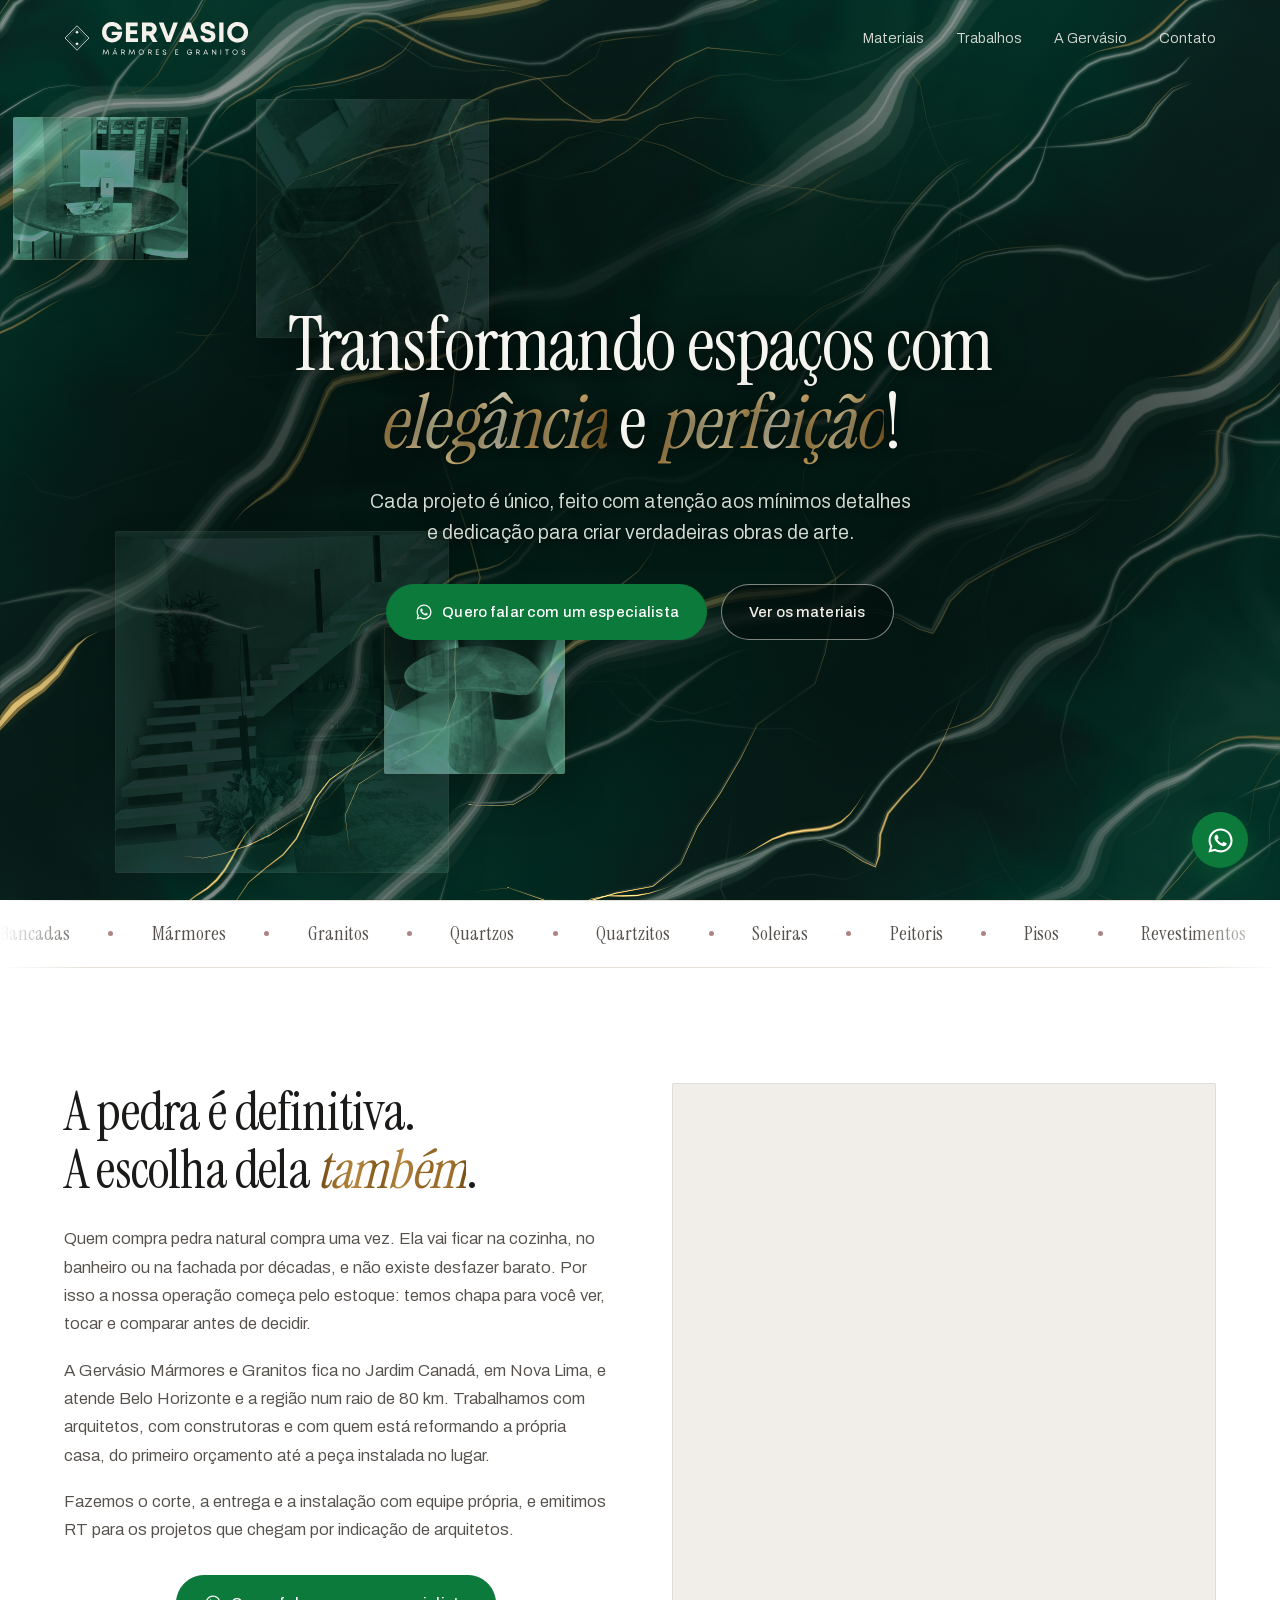
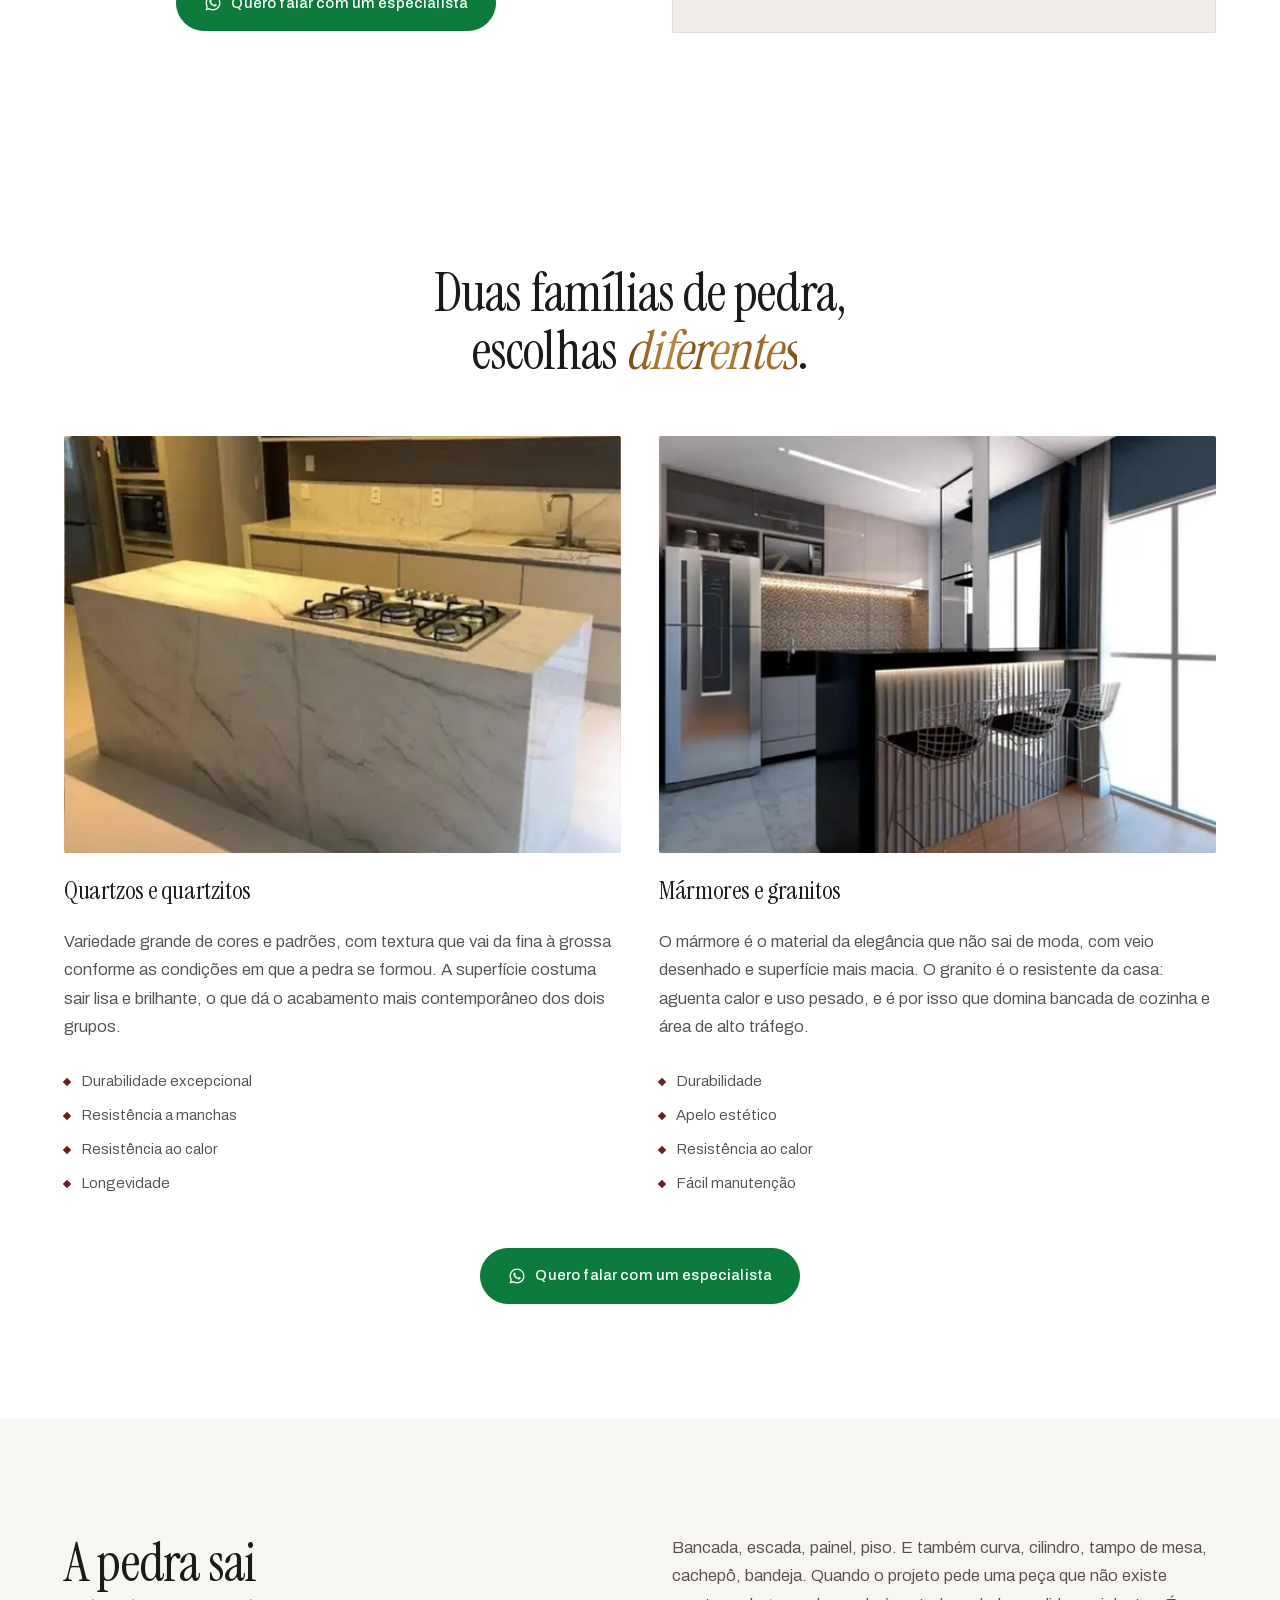
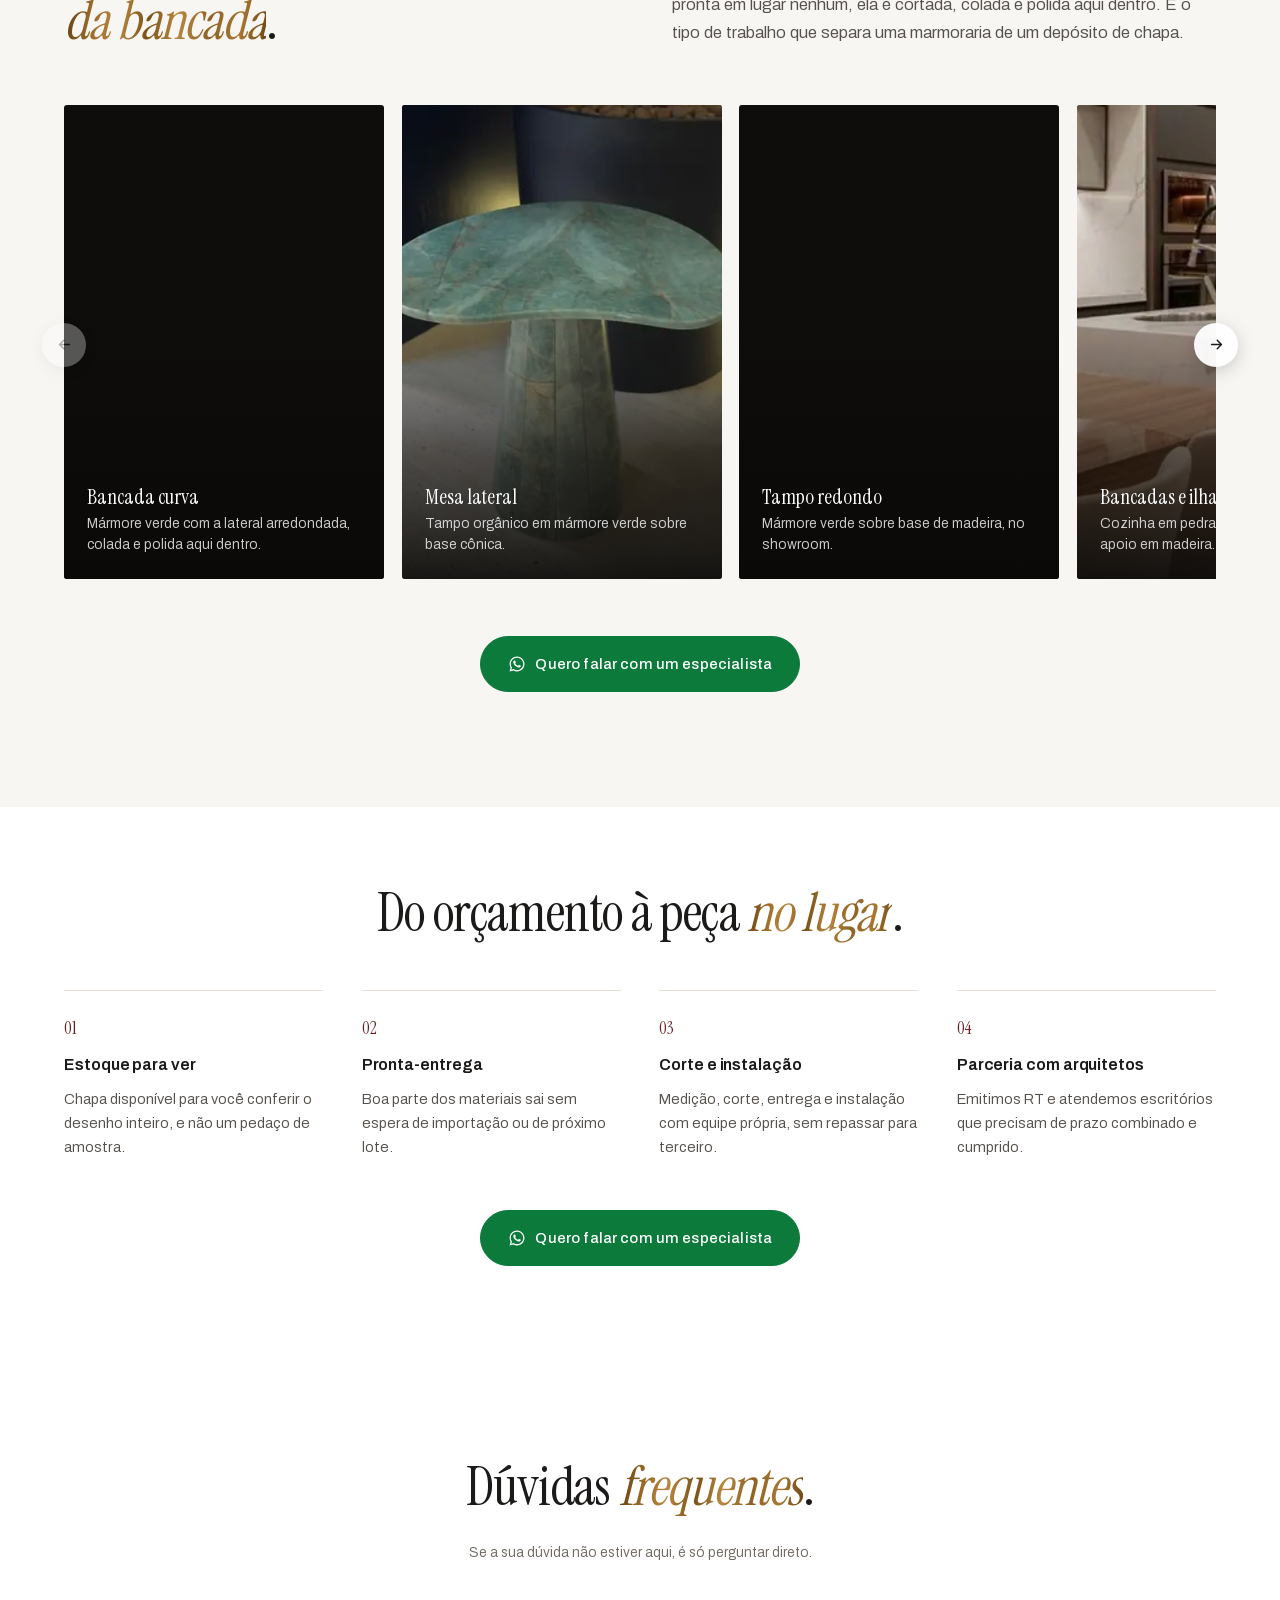
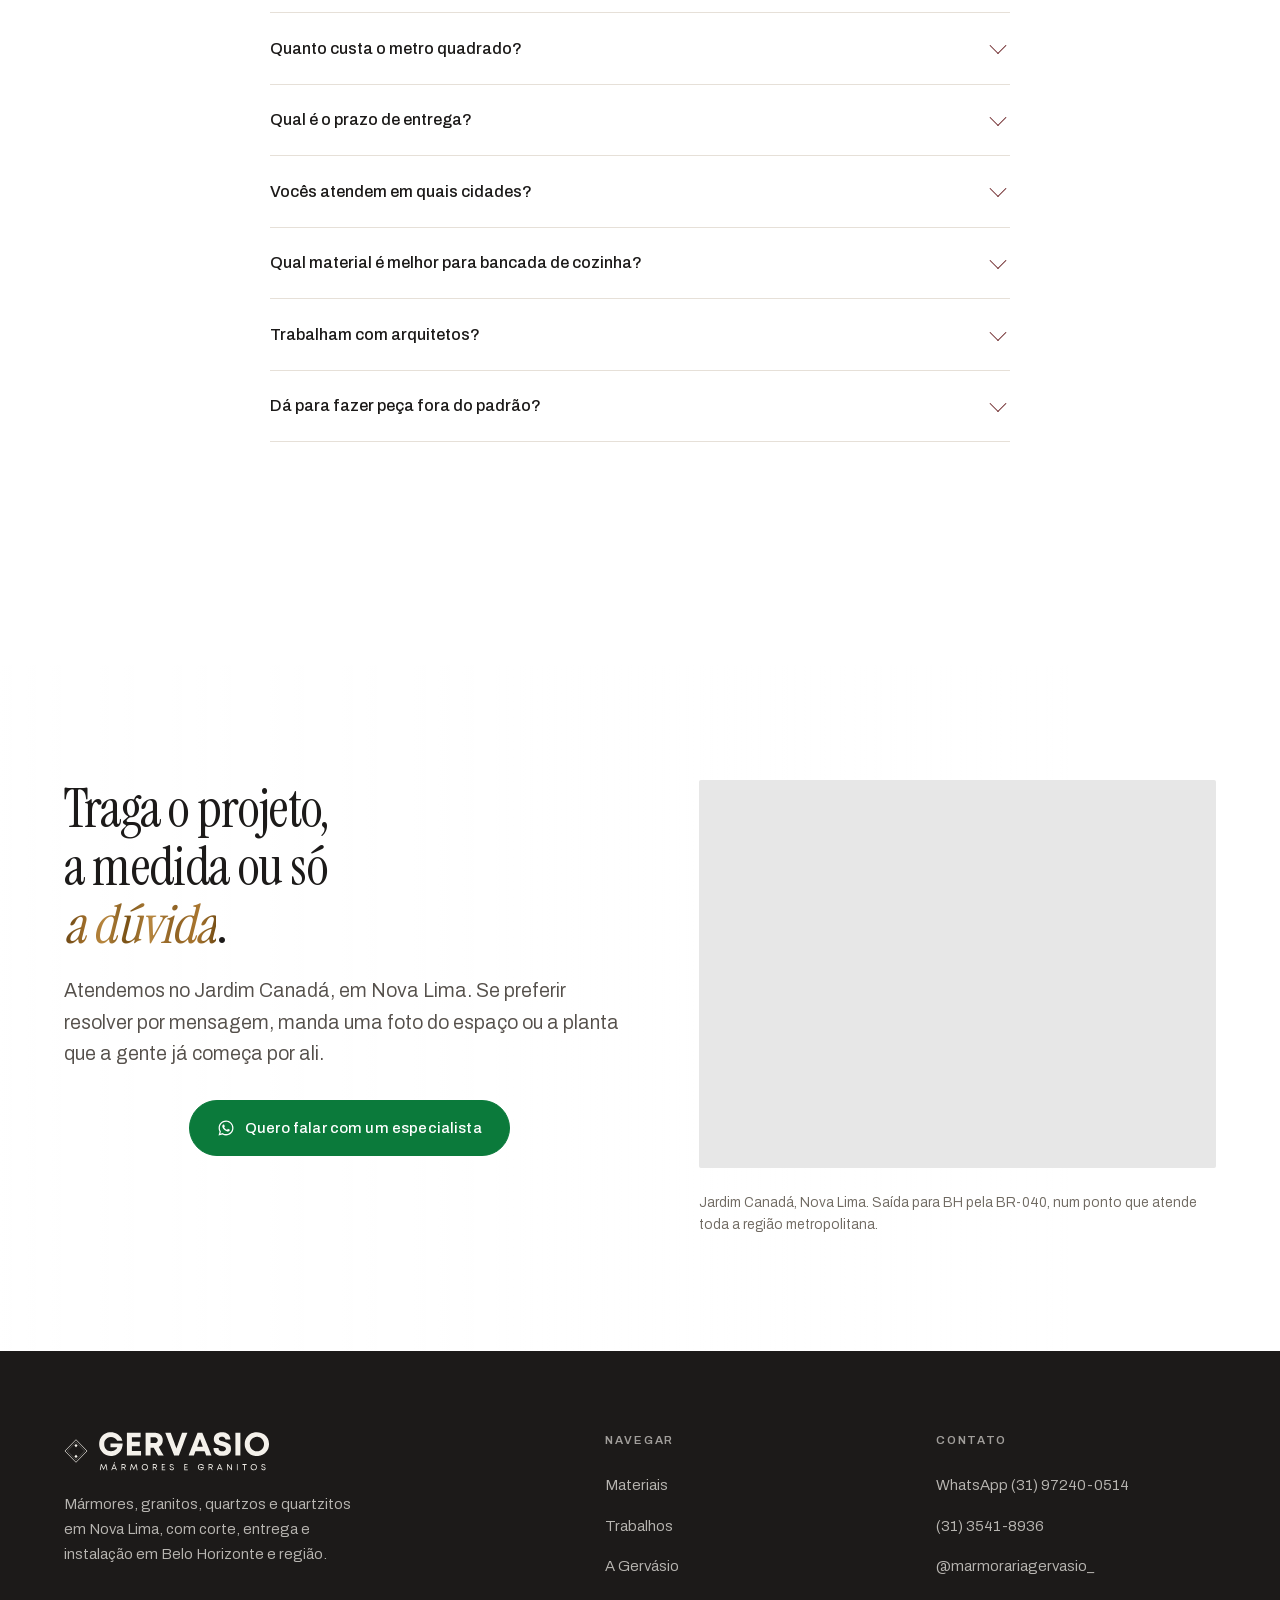
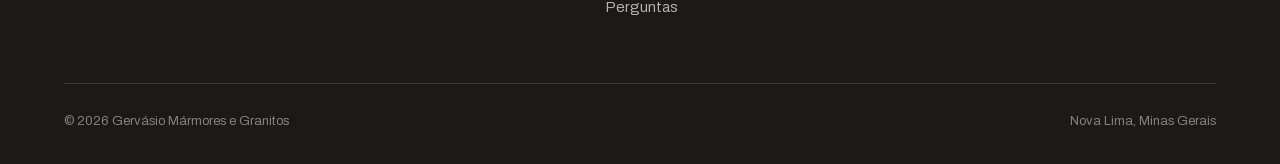
==== commit 1f57ad86: "ajuste: fotos do hero mais discretas no celular - opacidade das fotos vai de .52 para .40 no celular" ====
--- a/index.html
+++ b/index.html
@@ -7,7 +7,7 @@
 <!-- a foto do topo e as fontes primeiro: é o que pinta a tela -->
 <link rel="preload" href="assets/fonts/archivo-latin.woff2" as="font" type="font/woff2" crossorigin>
 <link rel="preload" href="assets/fonts/instrument-latin.woff2" as="font" type="font/woff2" crossorigin>
-<style>@font-face{font-family:'Archivo';src:url('assets/fonts/archivo-latin.woff2') format('woff2');font-weight:300 700;font-display:optional;unicode-range:U+0000-00FF,U+0131,U+0152-0153,U+02BB-02BC,U+02C6,U+02DA,U+02DC,U+0304,U+0308,U+0329,U+2000-206F,U+2074,U+20AC,U+2122,U+2191,U+2193,U+2212,U+2215,U+FEFF,U+FFFD}@font-face{font-family:'Archivo';src:url('assets/fonts/archivo-latin-ext.woff2') format('woff2');font-weight:300 700;font-display:optional;unicode-range:U+0100-02BA,U+02BD-02C5,U+02C7-02CC,U+02CE-02D7,U+02DD-02FF,U+0304,U+0308,U+0329,U+1D00-1DBF,U+1E00-1E9F,U+1EF2-1EFF,U+2020,U+20A0-20AB,U+20AD-20C0,U+2113,U+2C60-2C7F,U+A720-A7FF}@font-face{font-family:'Instrument Serif';src:url('assets/fonts/instrument-latin.woff2') format('woff2');font-weight:400;font-display:optional;unicode-range:U+0000-00FF,U+0131,U+0152-0153,U+02BB-02BC,U+02C6,U+02DA,U+02DC,U+0304,U+0308,U+0329,U+2000-206F,U+2074,U+20AC,U+2122,U+2191,U+2193,U+2212,U+2215,U+FEFF,U+FFFD}@font-face{font-family:'Instrument Serif';src:url('assets/fonts/instrument-latin-ext.woff2') format('woff2');font-weight:400;font-display:optional;unicode-range:U+0100-02BA,U+02BD-02C5,U+02C7-02CC,U+02CE-02D7,U+02DD-02FF,U+0304,U+0308,U+0329,U+1D00-1DBF,U+1E00-1E9F,U+1EF2-1EFF,U+2020,U+20A0-20AB,U+20AD-20C0,U+2113,U+2C60-2C7F,U+A720-A7FF}:root{--papel:#ffffff;--papel-2:#f8f6f3;--papel-3:#f1ede8;--tinta:#1c1a19;--tinta-2:#55504b;--tinta-3:#6f6961;--bordo:#671f21;--bordo-claro:#8c3033;--bordo-fundo:#f6eeee;--linha:#e6e0d8;--verde:#05231a;--wa:#0b7a3b;--wa-hover:#096330;--serif:'Instrument Serif',Georgia,'Times New Roman',serif;--sans:'Archivo','Helvetica Neue',Arial,sans-serif;--ease:cubic-bezier(.22,.61,.36,1);--gut:clamp(1.25rem,5vw,5rem);--maxw:1280px}*{margin:0;padding:0;box-sizing:border-box}html{-webkit-text-size-adjust:100%;scroll-behavior:smooth;overflow-x:clip}body{background:var(--papel);color:var(--tinta);font-family:var(--sans);font-weight:350;font-size:clamp(1rem,.28vw + .93rem,1.06rem);line-height:1.68;-webkit-font-smoothing:antialiased;overflow-x:clip}img,svg,video{display:block;max-width:100%}img{height:auto}a{color:inherit;text-decoration:none}::selection{background:var(--bordo);color:#fff}:focus-visible{outline:2px solid var(--bordo);outline-offset:3px;border-radius:2px}.wrap{width:100%;max-width:var(--maxw);margin-inline:auto;padding-inline:var(--gut)}.sec{padding-block:clamp(4.5rem,9vw,8rem)}.sec--tight{padding-block:clamp(3.5rem,6vw,5.5rem)}.h1,.h2,.h3{font-family:var(--serif);font-weight:400;letter-spacing:-.015em;line-height:1.04;color:var(--tinta)}.h1{font-size:clamp(2.5rem,6.2vw,5.1rem)}.h2{font-size:clamp(2rem,4.2vw,3.4rem);line-height:1.08}.h3{font-size:clamp(1.35rem,2vw,1.75rem);line-height:1.16}.bordo{color:var(--bordo)}.it{font-style:italic}.h2 em{font-style:italic}.lead{font-size:clamp(1.05rem,.5vw + .94rem,1.22rem);color:var(--tinta-2);line-height:1.62;max-width:56ch}.pequeno{font-size:.86rem;color:var(--tinta-3);line-height:1.6}.btn{display:inline-flex;align-items:center;justify-content:center;gap:.6rem;min-height:52px;padding:.9rem 1.7rem;border-radius:100px;font-family:var(--sans);font-size:.94rem;font-weight:500;letter-spacing:.01em;background:var(--bordo);color:#fff;border:1px solid var(--bordo);transition:background .3s var(--ease),border-color .3s var(--ease),transform .3s var(--ease)}.btn:hover{background:var(--bordo-claro);border-color:var(--bordo-claro)}.btn:active{transform:translateY(1px)}.btn--wa{background:var(--wa);border-color:var(--wa)}.btn--wa:hover{background:var(--wa-hover);border-color:var(--wa-hover)}.btn--vazio{background:transparent;color:var(--tinta);border-color:var(--linha)}.btn--vazio:hover{background:var(--papel-2);border-color:var(--tinta-3)}.btn--claro{background:rgba(2,16,12,.62);color:#f2efe9;border-color:rgba(242,239,233,.52)}.btn--claro:hover{background:rgba(242,239,233,.14);border-color:rgba(242,239,233,.8)}.acoes{display:flex;flex-wrap:wrap;gap:.85rem;margin-top:2.2rem}.acoes--fim{margin-top:1.9rem;justify-content:center}.acoes--centro{justify-content:center}.q-m{display:none}.nav{position:fixed;inset:0 0 auto;z-index:60;transition:background .35s var(--ease),box-shadow .35s var(--ease),backdrop-filter .35s}.nav__in{display:flex;align-items:center;justify-content:space-between;gap:1.5rem;min-height:76px}.nav__marca{display:flex;align-items:center;gap:.7rem;color:#f4f1eb;padding-block:.55rem;min-height:44px;transition:color .35s var(--ease)}.nav[data-fixa] .nav__marca{color:var(--bordo)}.nav__marca .los{width:26px;height:26px;flex:none}.nav__marca .wm{width:clamp(112px,13vw,148px)}.nav__links{display:flex;gap:2rem;list-style:none;font-size:.9rem}.nav__links a{color:rgba(244,241,235,.86);position:relative;padding-block:.3rem;transition:color .3s var(--ease)}.nav[data-fixa] .nav__links a{color:var(--tinta-2)}.nav__links a::after{content:'';position:absolute;left:0;right:100%;bottom:0;height:1px;background:var(--bordo);transition:right .35s var(--ease)}.nav__links a:hover{color:var(--bordo)}.nav__links a:hover::after{right:0}.nav[data-fixa]{background:rgba(255,255,255,.9);backdrop-filter:blur(12px);box-shadow:0 1px 0 var(--linha)}.nav__burger{display:none;width:44px;height:44px;padding:11px 6px;margin-right:-6px;background:none;border:0;cursor:pointer;position:relative}.nav__burger span{position:absolute;left:6px;width:32px;height:1.7px;background:#f4f1eb;transition:.34s var(--ease)}.nav[data-fixa] .nav__burger span{background:var(--tinta)}.nav[data-claro] .nav__burger span{background:var(--tinta)}.nav[data-claro] .nav__marca{color:var(--bordo)}.nav__burger span:nth-child(1){top:13px}.nav__burger span:nth-child(2){top:21.5px}.nav__burger span:nth-child(3){top:30px}.gaveta{position:fixed;inset:0;z-index:55;background:var(--papel);display:grid;align-content:center;gap:.2rem;padding:6rem var(--gut) 3rem;visibility:hidden;opacity:0;transition:opacity .35s var(--ease),visibility .35s}.gaveta[data-aberta]{visibility:visible;opacity:1}.gaveta a{font-family:var(--serif);font-size:clamp(1.9rem,7vw,2.6rem);padding-block:.42rem;display:inline-flex;align-items:center;color:var(--tinta);transition:color .3s var(--ease)}.gaveta a:hover{color:var(--bordo)}.gaveta .btn{font-family:var(--sans);font-size:.95rem;margin-top:1.6rem;justify-self:start}body.travado{overflow:hidden}.hero{position:relative;overflow:hidden;background:var(--verde);isolation:isolate;min-height:100svh;display:grid;align-items:center;padding-block:clamp(7rem,13vh,9rem) clamp(3rem,6vw,4.5rem)}.hero__tela{position:absolute;inset:0;width:100%;height:100%;z-index:0}.hero__tela--luz{z-index:2;-webkit-mask-image:radial-gradient(ellipse 76% 42% at 50% 50%,rgba(0,0,0,.05) 0%,rgba(0,0,0,.20) 46%,rgba(0,0,0,.64) 74%,#000 94%);mask-image:radial-gradient(ellipse 76% 42% at 50% 50%,rgba(0,0,0,.05) 0%,rgba(0,0,0,.20) 46%,rgba(0,0,0,.64) 74%,#000 94%)}.hero__veu{position:absolute;inset:0;z-index:1;pointer-events:none;background:radial-gradient(ellipse 86% 58% at 50% 50%,rgba(2,16,12,.90) 0%,rgba(2,16,12,.72) 50%,rgba(2,16,12,.14) 100%),linear-gradient(rgba(2,16,12,.42),rgba(2,16,12,.12) 42%,rgba(2,16,12,.46))}.hero__centro{position:relative;z-index:5;display:grid;justify-items:center;text-align:center}.hero .h1{font-size:clamp(2.6rem,5.9vw,4.9rem);color:#f7f5f0;max-width:26ch}.hero .lead{color:rgba(238,244,236,.9);max-width:64ch}.ouro{background-image:linear-gradient(96deg,#5c3b0e 0%,#9c6b28 15%,#b8873f 28%,#7a5216 42%,#b8873f 56%,#8f6224 72%,#a9762f 86%,#6d4711 100%);-webkit-background-clip:text;background-clip:text;color:#8f6224;-webkit-text-fill-color:transparent}.hero .ouro{background-image:linear-gradient(96deg,#a9762f 0%,#e6c489 14%,#fbeec2 27%,#dcae5f 40%,#fff6dc 52%,#d6a559 66%,#f4dda8 80%,#c9954a 92%,#8f6224 100%);color:#e8c98d}.hero .h1,.hero .lead{text-shadow:0 1px 14px rgba(2,16,12,.72),0 0 34px rgba(2,16,12,.55)}.hero .bordo{color:#e8c98d}.hero__t{margin-block:0 1.5rem}.hero__fotos{position:absolute;inset:0;z-index:3;pointer-events:none;overflow:hidden}.hf{position:absolute;border-radius:2px;overflow:hidden;opacity:0;box-shadow:0 18px 44px rgba(0,0,0,.42);transform:translate3d(0,14px,0) scale(.94);transition:opacity 1.5s var(--ease),transform 1.5s var(--ease);will-change:opacity,transform}.hf.vis{opacity:.60;transform:none}.hf img{width:100%;height:100%;object-fit:cover;filter:grayscale(1) sepia(1) hue-rotate(108deg) saturate(1.35) brightness(.84) contrast(1.06)}.hf--fundo.vis{opacity:.26}.hf--fundo img{filter:grayscale(1) sepia(1) hue-rotate(108deg) saturate(1.3) brightness(.5) contrast(1.06)}.hf::after{content:'';position:absolute;inset:0;box-shadow:inset 0 0 0 1px rgba(232,201,141,.22);border-radius:2px}.duo--estudio{display:grid;grid-template-columns:minmax(0,1fr) minmax(0,1fr);column-gap:clamp(2rem,5vw,5rem);row-gap:1.5rem;align-items:start}.duo--estudio>.h2{grid-column:1;grid-row:1;max-width:20ch}.duo--estudio>.corpo{grid-column:1;grid-row:2}.duo--estudio>.foto-lado{grid-column:2;grid-row:1/3;height:100%}.faq--centro{max-width:74ch;margin-inline:auto}.duo.duo--par{align-items:stretch}.duo.duo--par>.corpo{align-self:center}.foto-lado{position:relative;display:grid}.foto-lado>picture{display:block;height:100%;min-height:0}.foto-lado img{width:100%;height:100%;object-fit:cover;border-radius:2px;background:var(--papel-3)}.foto-lado::after{content:'';position:absolute;inset:0;pointer-events:none;box-shadow:inset 0 0 0 1px rgba(28,26,25,.08);border-radius:2px}.fita{border-block:1px solid var(--linha);padding-block:1.05rem;overflow:hidden;-webkit-mask-image:linear-gradient(90deg,transparent,#000 7%,#000 93%,transparent);mask-image:linear-gradient(90deg,transparent,#000 7%,#000 93%,transparent)}.fita__trilho{display:flex;width:max-content;animation:desliza 46s linear infinite}.fita li{display:flex;align-items:center;gap:clamp(1.4rem,3vw,2.4rem);margin-right:clamp(1.4rem,3vw,2.4rem);font-family:var(--serif);font-size:clamp(1.02rem,1.5vw,1.35rem);color:var(--tinta-2);white-space:nowrap}.fita li::after{content:'';width:5px;height:5px;border-radius:50%;background:var(--bordo);opacity:.55;flex:none}@keyframes desliza{to{transform:translateX(-50%)}}.fita:hover .fita__trilho{animation-play-state:paused}.duo{display:grid;grid-template-columns:minmax(0,1fr) minmax(0,1fr);gap:clamp(2rem,5vw,5rem);align-items:start}.duo--topo{align-items:start}.cab{display:grid;gap:1.1rem;max-width:44ch}.cab--centro{justify-items:center;text-align:center;margin-inline:auto;max-width:none}.cab--larga{max-width:none}.h2--duas>span,.h2--uma{display:block;white-space:nowrap}.cab--centro{max-width:none}@media (max-width:430px){.h2--duas>span,.h2--uma{white-space:normal}}.corpo p + p{margin-top:1.1rem}.corpo{color:var(--tinta-2)}.cat{display:grid;grid-template-columns:repeat(2,minmax(0,1fr));gap:clamp(1.5rem,3vw,2.6rem)}.cat__c{display:grid;gap:1.4rem;align-content:start}.cat__foto{position:relative;aspect-ratio:4/3;overflow:hidden;background:var(--papel-3);border-radius:2px}.cat__foto img{width:100%;height:100%;object-fit:cover;transition:transform 1.4s var(--ease)}.cat__c:hover .cat__foto img{transform:scale(1.035)}.cat__lista{list-style:none;display:grid;gap:.55rem;margin-top:.3rem}.cat__lista li{display:flex;gap:.7rem;font-size:.94rem;color:var(--tinta-2)}.cat__lista li::before{content:'';width:6px;height:6px;margin-top:.62rem;flex:none;background:var(--bordo);transform:rotate(45deg)}.chapa{position:relative;isolation:isolate;background:var(--papel)}.chapa.contato{background:var(--papel)}.chapa__f{position:absolute;inset:0;z-index:0;overflow:hidden;pointer-events:none;opacity:.7;background-attachment:fixed;background-repeat:no-repeat;background-size:cover;background-position:center}.chapa--clara .chapa__f{background-image:url('assets/img/chapa-clara.webp')}.chapa--escura .chapa__f{background-image:url('assets/img/chapa-contraste.webp')}.chapa--escura .chapa__f::after{content:'';position:absolute;inset:0;background:linear-gradient(90deg,rgba(255,255,255,.80) 0%,rgba(255,255,255,.72) 38%,rgba(255,255,255,.22) 62%,rgba(255,255,255,0) 84%)}.chapa>*:not(.chapa__f){position:relative;z-index:1}.car{position:relative}.car__pista{display:flex;gap:clamp(.7rem,1.4vw,1.1rem);overflow-x:auto;scroll-snap-type:x mandatory;scroll-behavior:smooth;padding-bottom:.4rem;scrollbar-width:none;-ms-overflow-style:none}.car__pista::-webkit-scrollbar{display:none}.card{position:relative;flex:0 0 clamp(230px,26vw,320px);scroll-snap-align:start;border-radius:3px;overflow:hidden;background:#0e0d0b;isolation:isolate;aspect-ratio:27/40;display:block}.card img{width:100%;height:100%;object-fit:cover;opacity:.94;transition:transform 1.2s var(--ease),opacity .5s}.card:hover img{transform:scale(1.05);opacity:1}.card__v{position:absolute;inset:0;pointer-events:none;background:linear-gradient(0deg,rgba(10,9,8,.93) 0%,rgba(10,9,8,.62) 26%,rgba(10,9,8,.06) 56%,transparent 74%)}.card__c{position:absolute;left:0;right:0;bottom:0;padding:clamp(1rem,1.8vw,1.5rem)}.card__n{font-family:var(--serif);color:#fff;font-size:clamp(1.2rem,1.6vw,1.45rem);line-height:1.1}.card__d{color:rgba(255,255,255,.8);font-size:.87rem;line-height:1.5;margin-top:.35rem}.car__nav{position:absolute;top:calc(50% - 22px);width:44px;height:44px;border-radius:50%;border:0;cursor:pointer;background:rgba(255,255,255,.94);color:var(--tinta);display:grid;place-items:center;box-shadow:0 4px 18px rgba(0,0,0,.18);transition:background .3s var(--ease),opacity .3s}.car__nav:hover{background:#fff}.car__nav svg{width:17px;height:17px}.car__nav--ant{left:-22px}.car__nav--prox{right:-22px}.car__nav[disabled]{opacity:.32;cursor:default}.cta-centro{display:flex;justify-content:center;margin-top:clamp(2.4rem,4vw,3.4rem)}.dif{display:grid;grid-template-columns:repeat(4,minmax(0,1fr));gap:clamp(1.6rem,3vw,2.6rem)}.dif__i{display:grid;gap:.6rem;align-content:start;padding-top:1.4rem;border-top:1px solid var(--linha)}.dif__n{font-family:var(--serif);font-size:1.05rem;color:var(--bordo)}.dif__i h3{font-size:1.02rem;font-weight:600;letter-spacing:-.005em}.dif__i p{font-size:.92rem;color:var(--tinta-2);line-height:1.6}.faq{display:grid;gap:0;border-top:1px solid var(--linha)}.faq details{border-bottom:1px solid var(--linha)}.faq summary{cursor:pointer;list-style:none;padding:1.35rem 2.5rem 1.35rem 0;position:relative;font-size:1.02rem;font-weight:500;transition:color .3s var(--ease)}.faq summary::-webkit-details-marker{display:none}.faq summary:hover{color:var(--bordo)}.faq summary::after{content:'';position:absolute;right:.4rem;top:50%;width:11px;height:11px;border-right:1.5px solid var(--bordo);border-bottom:1.5px solid var(--bordo);transform:translateY(-70%) rotate(45deg);transition:transform .35s var(--ease)}.faq details[open] summary::after{transform:translateY(-30%) rotate(-135deg)}.faq p{padding-bottom:1.5rem;color:var(--tinta-2);max-width:64ch}.contato{background:var(--papel-2)}.contato__grid{display:grid;grid-template-columns:minmax(0,1.05fr) minmax(0,.95fr);gap:clamp(2.5rem,5vw,4.5rem);align-items:start}.dados{display:grid;gap:1.5rem;margin-top:2.4rem}.dados a,.dados div{display:flex;gap:.9rem;align-items:flex-start}.dados svg{width:19px;height:19px;flex:none;margin-top:.28rem;color:var(--bordo)}.dados b{display:block;font-size:.74rem;letter-spacing:.13em;text-transform:uppercase;color:var(--tinta-3);font-weight:600;margin-bottom:.12rem}.dados span{font-size:1rem;color:var(--tinta)}.dados a:hover span{color:var(--bordo)}.mapa{border:0;width:100%;aspect-ratio:4/3;border-radius:2px;background:var(--papel-3);filter:grayscale(1) contrast(.94);transition:filter .5s var(--ease)}.mapa:hover{filter:none}.rodape{background:var(--tinta);color:rgba(244,241,235,.72);padding-block:clamp(3.5rem,7vw,5rem) 2rem}.rodape__top{display:grid;grid-template-columns:minmax(0,1.4fr) repeat(2,minmax(0,.8fr));gap:clamp(2rem,4vw,3.5rem);align-items:start}.rodape__logo{display:flex;align-items:center;gap:.65rem;color:#f4f1eb;margin-bottom:1.3rem}.rodape__logo .los{width:24px;height:24px;flex:none}.rodape .wm{width:172px;color:#f4f1eb}.rodape__k{font-size:.72rem;letter-spacing:.15em;text-transform:uppercase;color:rgba(244,241,235,.62);font-weight:600;margin-bottom:1rem}.rodape ul{list-style:none;display:grid;gap:.05rem}.rodape li a,.rodape li span{display:inline-flex;align-items:center;gap:.55rem;padding-block:.45rem;font-size:.94rem;transition:color .3s var(--ease)}.rodape a:hover{color:#fff}.rodape__base{display:flex;flex-wrap:wrap;justify-content:space-between;gap:1rem;margin-top:clamp(2.5rem,5vw,3.5rem);padding-top:1.6rem;border-top:1px solid rgba(244,241,235,.14);font-size:.82rem;color:rgba(244,241,235,.5)}.wa-flut{position:fixed;right:clamp(1rem,3vw,2rem);bottom:clamp(1rem,3vw,2rem);z-index:50;width:56px;height:56px;border-radius:50%;background:var(--wa);color:#fff;display:grid;place-items:center;box-shadow:0 8px 26px rgba(11,122,59,.34);transition:transform .3s var(--ease),background .3s var(--ease)}.wa-flut:hover{background:var(--wa-hover);transform:translateY(-2px)}.wa-flut svg{width:29px;height:29px}[data-sobe]{opacity:0;transform:translateY(24px);transition:opacity .85s var(--ease),transform .85s var(--ease)}[data-sobe].dentro{opacity:1;transform:none}[data-sobe][data-atraso="1"]{transition-delay:.09s}[data-sobe][data-atraso="2"]{transition-delay:.18s}[data-sobe][data-atraso="3"]{transition-delay:.27s}@media (max-width:1000px){.nav__links{display:none}.nav__burger{display:block}.hf.vis{opacity:.52}.duo--estudio{grid-template-columns:1fr;row-gap:1.4rem}.duo--estudio>.h2{grid-column:1;grid-row:1}.duo--estudio>.foto-lado{grid-column:1;grid-row:2;height:auto}.duo--estudio>.corpo{grid-column:1;grid-row:3;font-size:.9375rem}.duo--estudio>.foto-lado img{aspect-ratio:4/3}.dif__i{grid-template-columns:auto minmax(0,1fr);column-gap:.75rem;align-items:baseline}.dif__n{grid-column:1;grid-row:1}.dif__i h3{grid-column:2;grid-row:1}.dif__i p{grid-column:1/-1;grid-row:2;margin-top:.15rem}.chapa--clara .chapa__f{background-image:url('assets/img/chapa-clara-sm.webp')}.chapa--escura .chapa__f{background-image:url('assets/img/chapa-contraste-sm.webp')}.chapa--escura .chapa__f::after{background:rgba(255,255,255,.46)}.chapa--clara .chapa__f::after{content:'';position:absolute;inset:0;background:rgba(255,255,255,.20)}.car__nav{display:none}.car__pista{padding-inline:0}.duo,.contato__grid{grid-template-columns:1fr;gap:2.2rem}.cat{grid-template-columns:1fr;gap:2.6rem}.dif{grid-template-columns:repeat(2,minmax(0,1fr))}.rodape__top{grid-template-columns:1fr 1fr}.rodape__marca{grid-column:1/-1}}@media (max-width:1000px){.pedra__veu{background:linear-gradient(rgba(2,16,12,.72),rgba(2,16,12,.52) 45%,rgba(2,16,12,.74))}}@media (max-width:620px){.dif{grid-template-columns:1fr}.pedra{min-height:auto}.hero .h1{font-size:clamp(1.6rem,8.3vw,2.3rem)}.hero .lead br{display:none}.hero .acoes{flex-direction:column;align-items:stretch;width:100%;max-width:23rem}.hero .acoes .btn{width:100%}.q-d{display:none}.q-m{display:inline}.h2--umalinha{text-align:center}#trabalhos .cab{max-width:none;justify-items:center}.chapa--escura .h2,.chapa--escura .lead{text-align:center;margin-inline:auto}.cat__lista{grid-template-columns:repeat(2,minmax(0,1fr));column-gap:.9rem}.cat__lista li{font-size:.88rem}.corpo,.cat p,.dif__i p,.faq p,.card__d,section:not(.hero) .lead{font-size:.9375rem}.duo--estudio>.corpo{font-size:.9375rem}}@media (prefers-reduced-motion:reduce){html{scroll-behavior:auto}*,*::before,*::after{animation-duration:.001ms !important;animation-iteration-count:1 !important;transition-duration:.001ms !important}[data-sobe]{opacity:1;transform:none}.fita__trilho{animation:none}}</style>
+<style>@font-face{font-family:'Archivo';src:url('assets/fonts/archivo-latin.woff2') format('woff2');font-weight:300 700;font-display:optional;unicode-range:U+0000-00FF,U+0131,U+0152-0153,U+02BB-02BC,U+02C6,U+02DA,U+02DC,U+0304,U+0308,U+0329,U+2000-206F,U+2074,U+20AC,U+2122,U+2191,U+2193,U+2212,U+2215,U+FEFF,U+FFFD}@font-face{font-family:'Archivo';src:url('assets/fonts/archivo-latin-ext.woff2') format('woff2');font-weight:300 700;font-display:optional;unicode-range:U+0100-02BA,U+02BD-02C5,U+02C7-02CC,U+02CE-02D7,U+02DD-02FF,U+0304,U+0308,U+0329,U+1D00-1DBF,U+1E00-1E9F,U+1EF2-1EFF,U+2020,U+20A0-20AB,U+20AD-20C0,U+2113,U+2C60-2C7F,U+A720-A7FF}@font-face{font-family:'Instrument Serif';src:url('assets/fonts/instrument-latin.woff2') format('woff2');font-weight:400;font-display:optional;unicode-range:U+0000-00FF,U+0131,U+0152-0153,U+02BB-02BC,U+02C6,U+02DA,U+02DC,U+0304,U+0308,U+0329,U+2000-206F,U+2074,U+20AC,U+2122,U+2191,U+2193,U+2212,U+2215,U+FEFF,U+FFFD}@font-face{font-family:'Instrument Serif';src:url('assets/fonts/instrument-latin-ext.woff2') format('woff2');font-weight:400;font-display:optional;unicode-range:U+0100-02BA,U+02BD-02C5,U+02C7-02CC,U+02CE-02D7,U+02DD-02FF,U+0304,U+0308,U+0329,U+1D00-1DBF,U+1E00-1E9F,U+1EF2-1EFF,U+2020,U+20A0-20AB,U+20AD-20C0,U+2113,U+2C60-2C7F,U+A720-A7FF}:root{--papel:#ffffff;--papel-2:#f8f6f3;--papel-3:#f1ede8;--tinta:#1c1a19;--tinta-2:#55504b;--tinta-3:#6f6961;--bordo:#671f21;--bordo-claro:#8c3033;--bordo-fundo:#f6eeee;--linha:#e6e0d8;--verde:#05231a;--wa:#0b7a3b;--wa-hover:#096330;--serif:'Instrument Serif',Georgia,'Times New Roman',serif;--sans:'Archivo','Helvetica Neue',Arial,sans-serif;--ease:cubic-bezier(.22,.61,.36,1);--gut:clamp(1.25rem,5vw,5rem);--maxw:1280px}*{margin:0;padding:0;box-sizing:border-box}html{-webkit-text-size-adjust:100%;scroll-behavior:smooth;overflow-x:clip}body{background:var(--papel);color:var(--tinta);font-family:var(--sans);font-weight:350;font-size:clamp(1rem,.28vw + .93rem,1.06rem);line-height:1.68;-webkit-font-smoothing:antialiased;overflow-x:clip}img,svg,video{display:block;max-width:100%}img{height:auto}a{color:inherit;text-decoration:none}::selection{background:var(--bordo);color:#fff}:focus-visible{outline:2px solid var(--bordo);outline-offset:3px;border-radius:2px}.wrap{width:100%;max-width:var(--maxw);margin-inline:auto;padding-inline:var(--gut)}.sec{padding-block:clamp(4.5rem,9vw,8rem)}.sec--tight{padding-block:clamp(3.5rem,6vw,5.5rem)}.h1,.h2,.h3{font-family:var(--serif);font-weight:400;letter-spacing:-.015em;line-height:1.04;color:var(--tinta)}.h1{font-size:clamp(2.5rem,6.2vw,5.1rem)}.h2{font-size:clamp(2rem,4.2vw,3.4rem);line-height:1.08}.h3{font-size:clamp(1.35rem,2vw,1.75rem);line-height:1.16}.bordo{color:var(--bordo)}.it{font-style:italic}.h2 em{font-style:italic}.lead{font-size:clamp(1.05rem,.5vw + .94rem,1.22rem);color:var(--tinta-2);line-height:1.62;max-width:56ch}.pequeno{font-size:.86rem;color:var(--tinta-3);line-height:1.6}.btn{display:inline-flex;align-items:center;justify-content:center;gap:.6rem;min-height:52px;padding:.9rem 1.7rem;border-radius:100px;font-family:var(--sans);font-size:.94rem;font-weight:500;letter-spacing:.01em;background:var(--bordo);color:#fff;border:1px solid var(--bordo);transition:background .3s var(--ease),border-color .3s var(--ease),transform .3s var(--ease)}.btn:hover{background:var(--bordo-claro);border-color:var(--bordo-claro)}.btn:active{transform:translateY(1px)}.btn--wa{background:var(--wa);border-color:var(--wa)}.btn--wa:hover{background:var(--wa-hover);border-color:var(--wa-hover)}.btn--vazio{background:transparent;color:var(--tinta);border-color:var(--linha)}.btn--vazio:hover{background:var(--papel-2);border-color:var(--tinta-3)}.btn--claro{background:rgba(2,16,12,.62);color:#f2efe9;border-color:rgba(242,239,233,.52)}.btn--claro:hover{background:rgba(242,239,233,.14);border-color:rgba(242,239,233,.8)}.acoes{display:flex;flex-wrap:wrap;gap:.85rem;margin-top:2.2rem}.acoes--fim{margin-top:1.9rem;justify-content:center}.acoes--centro{justify-content:center}.q-m{display:none}.nav{position:fixed;inset:0 0 auto;z-index:60;transition:background .35s var(--ease),box-shadow .35s var(--ease),backdrop-filter .35s}.nav__in{display:flex;align-items:center;justify-content:space-between;gap:1.5rem;min-height:76px}.nav__marca{display:flex;align-items:center;gap:.7rem;color:#f4f1eb;padding-block:.55rem;min-height:44px;transition:color .35s var(--ease)}.nav[data-fixa] .nav__marca{color:var(--bordo)}.nav__marca .los{width:26px;height:26px;flex:none}.nav__marca .wm{width:clamp(112px,13vw,148px)}.nav__links{display:flex;gap:2rem;list-style:none;font-size:.9rem}.nav__links a{color:rgba(244,241,235,.86);position:relative;padding-block:.3rem;transition:color .3s var(--ease)}.nav[data-fixa] .nav__links a{color:var(--tinta-2)}.nav__links a::after{content:'';position:absolute;left:0;right:100%;bottom:0;height:1px;background:var(--bordo);transition:right .35s var(--ease)}.nav__links a:hover{color:var(--bordo)}.nav__links a:hover::after{right:0}.nav[data-fixa]{background:rgba(255,255,255,.9);backdrop-filter:blur(12px);box-shadow:0 1px 0 var(--linha)}.nav__burger{display:none;width:44px;height:44px;padding:11px 6px;margin-right:-6px;background:none;border:0;cursor:pointer;position:relative}.nav__burger span{position:absolute;left:6px;width:32px;height:1.7px;background:#f4f1eb;transition:.34s var(--ease)}.nav[data-fixa] .nav__burger span{background:var(--tinta)}.nav[data-claro] .nav__burger span{background:var(--tinta)}.nav[data-claro] .nav__marca{color:var(--bordo)}.nav__burger span:nth-child(1){top:13px}.nav__burger span:nth-child(2){top:21.5px}.nav__burger span:nth-child(3){top:30px}.gaveta{position:fixed;inset:0;z-index:55;background:var(--papel);display:grid;align-content:center;gap:.2rem;padding:6rem var(--gut) 3rem;visibility:hidden;opacity:0;transition:opacity .35s var(--ease),visibility .35s}.gaveta[data-aberta]{visibility:visible;opacity:1}.gaveta a{font-family:var(--serif);font-size:clamp(1.9rem,7vw,2.6rem);padding-block:.42rem;display:inline-flex;align-items:center;color:var(--tinta);transition:color .3s var(--ease)}.gaveta a:hover{color:var(--bordo)}.gaveta .btn{font-family:var(--sans);font-size:.95rem;margin-top:1.6rem;justify-self:start}body.travado{overflow:hidden}.hero{position:relative;overflow:hidden;background:var(--verde);isolation:isolate;min-height:100svh;display:grid;align-items:center;padding-block:clamp(7rem,13vh,9rem) clamp(3rem,6vw,4.5rem)}.hero__tela{position:absolute;inset:0;width:100%;height:100%;z-index:0}.hero__tela--luz{z-index:2;-webkit-mask-image:radial-gradient(ellipse 76% 42% at 50% 50%,rgba(0,0,0,.05) 0%,rgba(0,0,0,.20) 46%,rgba(0,0,0,.64) 74%,#000 94%);mask-image:radial-gradient(ellipse 76% 42% at 50% 50%,rgba(0,0,0,.05) 0%,rgba(0,0,0,.20) 46%,rgba(0,0,0,.64) 74%,#000 94%)}.hero__veu{position:absolute;inset:0;z-index:1;pointer-events:none;background:radial-gradient(ellipse 86% 58% at 50% 50%,rgba(2,16,12,.90) 0%,rgba(2,16,12,.72) 50%,rgba(2,16,12,.14) 100%),linear-gradient(rgba(2,16,12,.42),rgba(2,16,12,.12) 42%,rgba(2,16,12,.46))}.hero__centro{position:relative;z-index:5;display:grid;justify-items:center;text-align:center}.hero .h1{font-size:clamp(2.6rem,5.9vw,4.9rem);color:#f7f5f0;max-width:26ch}.hero .lead{color:rgba(238,244,236,.9);max-width:64ch}.ouro{background-image:linear-gradient(96deg,#5c3b0e 0%,#9c6b28 15%,#b8873f 28%,#7a5216 42%,#b8873f 56%,#8f6224 72%,#a9762f 86%,#6d4711 100%);-webkit-background-clip:text;background-clip:text;color:#8f6224;-webkit-text-fill-color:transparent}.hero .ouro{background-image:linear-gradient(96deg,#a9762f 0%,#e6c489 14%,#fbeec2 27%,#dcae5f 40%,#fff6dc 52%,#d6a559 66%,#f4dda8 80%,#c9954a 92%,#8f6224 100%);color:#e8c98d}.hero .h1,.hero .lead{text-shadow:0 1px 14px rgba(2,16,12,.72),0 0 34px rgba(2,16,12,.55)}.hero .bordo{color:#e8c98d}.hero__t{margin-block:0 1.5rem}.hero__fotos{position:absolute;inset:0;z-index:3;pointer-events:none;overflow:hidden}.hf{position:absolute;border-radius:2px;overflow:hidden;opacity:0;box-shadow:0 18px 44px rgba(0,0,0,.42);transform:translate3d(0,14px,0) scale(.94);transition:opacity 1.5s var(--ease),transform 1.5s var(--ease);will-change:opacity,transform}.hf.vis{opacity:.60;transform:none}.hf img{width:100%;height:100%;object-fit:cover;filter:grayscale(1) sepia(1) hue-rotate(108deg) saturate(1.35) brightness(.84) contrast(1.06)}.hf--fundo.vis{opacity:.26}.hf--fundo img{filter:grayscale(1) sepia(1) hue-rotate(108deg) saturate(1.3) brightness(.5) contrast(1.06)}.hf::after{content:'';position:absolute;inset:0;box-shadow:inset 0 0 0 1px rgba(232,201,141,.22);border-radius:2px}.duo--estudio{display:grid;grid-template-columns:minmax(0,1fr) minmax(0,1fr);column-gap:clamp(2rem,5vw,5rem);row-gap:1.5rem;align-items:start}.duo--estudio>.h2{grid-column:1;grid-row:1;max-width:20ch}.duo--estudio>.corpo{grid-column:1;grid-row:2}.duo--estudio>.foto-lado{grid-column:2;grid-row:1/3;height:100%}.faq--centro{max-width:74ch;margin-inline:auto}.duo.duo--par{align-items:stretch}.duo.duo--par>.corpo{align-self:center}.foto-lado{position:relative;display:grid}.foto-lado>picture{display:block;height:100%;min-height:0}.foto-lado img{width:100%;height:100%;object-fit:cover;border-radius:2px;background:var(--papel-3)}.foto-lado::after{content:'';position:absolute;inset:0;pointer-events:none;box-shadow:inset 0 0 0 1px rgba(28,26,25,.08);border-radius:2px}.fita{border-block:1px solid var(--linha);padding-block:1.05rem;overflow:hidden;-webkit-mask-image:linear-gradient(90deg,transparent,#000 7%,#000 93%,transparent);mask-image:linear-gradient(90deg,transparent,#000 7%,#000 93%,transparent)}.fita__trilho{display:flex;width:max-content;animation:desliza 46s linear infinite}.fita li{display:flex;align-items:center;gap:clamp(1.4rem,3vw,2.4rem);margin-right:clamp(1.4rem,3vw,2.4rem);font-family:var(--serif);font-size:clamp(1.02rem,1.5vw,1.35rem);color:var(--tinta-2);white-space:nowrap}.fita li::after{content:'';width:5px;height:5px;border-radius:50%;background:var(--bordo);opacity:.55;flex:none}@keyframes desliza{to{transform:translateX(-50%)}}.fita:hover .fita__trilho{animation-play-state:paused}.duo{display:grid;grid-template-columns:minmax(0,1fr) minmax(0,1fr);gap:clamp(2rem,5vw,5rem);align-items:start}.duo--topo{align-items:start}.cab{display:grid;gap:1.1rem;max-width:44ch}.cab--centro{justify-items:center;text-align:center;margin-inline:auto;max-width:none}.cab--larga{max-width:none}.h2--duas>span,.h2--uma{display:block;white-space:nowrap}.cab--centro{max-width:none}@media (max-width:430px){.h2--duas>span,.h2--uma{white-space:normal}}.corpo p + p{margin-top:1.1rem}.corpo{color:var(--tinta-2)}.cat{display:grid;grid-template-columns:repeat(2,minmax(0,1fr));gap:clamp(1.5rem,3vw,2.6rem)}.cat__c{display:grid;gap:1.4rem;align-content:start}.cat__foto{position:relative;aspect-ratio:4/3;overflow:hidden;background:var(--papel-3);border-radius:2px}.cat__foto img{width:100%;height:100%;object-fit:cover;transition:transform 1.4s var(--ease)}.cat__c:hover .cat__foto img{transform:scale(1.035)}.cat__lista{list-style:none;display:grid;gap:.55rem;margin-top:.3rem}.cat__lista li{display:flex;gap:.7rem;font-size:.94rem;color:var(--tinta-2)}.cat__lista li::before{content:'';width:6px;height:6px;margin-top:.62rem;flex:none;background:var(--bordo);transform:rotate(45deg)}.chapa{position:relative;isolation:isolate;background:var(--papel)}.chapa.contato{background:var(--papel)}.chapa__f{position:absolute;inset:0;z-index:0;overflow:hidden;pointer-events:none;opacity:.7;background-attachment:fixed;background-repeat:no-repeat;background-size:cover;background-position:center}.chapa--clara .chapa__f{background-image:url('assets/img/chapa-clara.webp')}.chapa--escura .chapa__f{background-image:url('assets/img/chapa-contraste.webp')}.chapa--escura .chapa__f::after{content:'';position:absolute;inset:0;background:linear-gradient(90deg,rgba(255,255,255,.80) 0%,rgba(255,255,255,.72) 38%,rgba(255,255,255,.22) 62%,rgba(255,255,255,0) 84%)}.chapa>*:not(.chapa__f){position:relative;z-index:1}.car{position:relative}.car__pista{display:flex;gap:clamp(.7rem,1.4vw,1.1rem);overflow-x:auto;scroll-snap-type:x mandatory;scroll-behavior:smooth;padding-bottom:.4rem;scrollbar-width:none;-ms-overflow-style:none}.car__pista::-webkit-scrollbar{display:none}.card{position:relative;flex:0 0 clamp(230px,26vw,320px);scroll-snap-align:start;border-radius:3px;overflow:hidden;background:#0e0d0b;isolation:isolate;aspect-ratio:27/40;display:block}.card img{width:100%;height:100%;object-fit:cover;opacity:.94;transition:transform 1.2s var(--ease),opacity .5s}.card:hover img{transform:scale(1.05);opacity:1}.card__v{position:absolute;inset:0;pointer-events:none;background:linear-gradient(0deg,rgba(10,9,8,.93) 0%,rgba(10,9,8,.62) 26%,rgba(10,9,8,.06) 56%,transparent 74%)}.card__c{position:absolute;left:0;right:0;bottom:0;padding:clamp(1rem,1.8vw,1.5rem)}.card__n{font-family:var(--serif);color:#fff;font-size:clamp(1.2rem,1.6vw,1.45rem);line-height:1.1}.card__d{color:rgba(255,255,255,.8);font-size:.87rem;line-height:1.5;margin-top:.35rem}.car__nav{position:absolute;top:calc(50% - 22px);width:44px;height:44px;border-radius:50%;border:0;cursor:pointer;background:rgba(255,255,255,.94);color:var(--tinta);display:grid;place-items:center;box-shadow:0 4px 18px rgba(0,0,0,.18);transition:background .3s var(--ease),opacity .3s}.car__nav:hover{background:#fff}.car__nav svg{width:17px;height:17px}.car__nav--ant{left:-22px}.car__nav--prox{right:-22px}.car__nav[disabled]{opacity:.32;cursor:default}.cta-centro{display:flex;justify-content:center;margin-top:clamp(2.4rem,4vw,3.4rem)}.dif{display:grid;grid-template-columns:repeat(4,minmax(0,1fr));gap:clamp(1.6rem,3vw,2.6rem)}.dif__i{display:grid;gap:.6rem;align-content:start;padding-top:1.4rem;border-top:1px solid var(--linha)}.dif__n{font-family:var(--serif);font-size:1.05rem;color:var(--bordo)}.dif__i h3{font-size:1.02rem;font-weight:600;letter-spacing:-.005em}.dif__i p{font-size:.92rem;color:var(--tinta-2);line-height:1.6}.faq{display:grid;gap:0;border-top:1px solid var(--linha)}.faq details{border-bottom:1px solid var(--linha)}.faq summary{cursor:pointer;list-style:none;padding:1.35rem 2.5rem 1.35rem 0;position:relative;font-size:1.02rem;font-weight:500;transition:color .3s var(--ease)}.faq summary::-webkit-details-marker{display:none}.faq summary:hover{color:var(--bordo)}.faq summary::after{content:'';position:absolute;right:.4rem;top:50%;width:11px;height:11px;border-right:1.5px solid var(--bordo);border-bottom:1.5px solid var(--bordo);transform:translateY(-70%) rotate(45deg);transition:transform .35s var(--ease)}.faq details[open] summary::after{transform:translateY(-30%) rotate(-135deg)}.faq p{padding-bottom:1.5rem;color:var(--tinta-2);max-width:64ch}.contato{background:var(--papel-2)}.contato__grid{display:grid;grid-template-columns:minmax(0,1.05fr) minmax(0,.95fr);gap:clamp(2.5rem,5vw,4.5rem);align-items:start}.dados{display:grid;gap:1.5rem;margin-top:2.4rem}.dados a,.dados div{display:flex;gap:.9rem;align-items:flex-start}.dados svg{width:19px;height:19px;flex:none;margin-top:.28rem;color:var(--bordo)}.dados b{display:block;font-size:.74rem;letter-spacing:.13em;text-transform:uppercase;color:var(--tinta-3);font-weight:600;margin-bottom:.12rem}.dados span{font-size:1rem;color:var(--tinta)}.dados a:hover span{color:var(--bordo)}.mapa{border:0;width:100%;aspect-ratio:4/3;border-radius:2px;background:var(--papel-3);filter:grayscale(1) contrast(.94);transition:filter .5s var(--ease)}.mapa:hover{filter:none}.rodape{background:var(--tinta);color:rgba(244,241,235,.72);padding-block:clamp(3.5rem,7vw,5rem) 2rem}.rodape__top{display:grid;grid-template-columns:minmax(0,1.4fr) repeat(2,minmax(0,.8fr));gap:clamp(2rem,4vw,3.5rem);align-items:start}.rodape__logo{display:flex;align-items:center;gap:.65rem;color:#f4f1eb;margin-bottom:1.3rem}.rodape__logo .los{width:24px;height:24px;flex:none}.rodape .wm{width:172px;color:#f4f1eb}.rodape__k{font-size:.72rem;letter-spacing:.15em;text-transform:uppercase;color:rgba(244,241,235,.62);font-weight:600;margin-bottom:1rem}.rodape ul{list-style:none;display:grid;gap:.05rem}.rodape li a,.rodape li span{display:inline-flex;align-items:center;gap:.55rem;padding-block:.45rem;font-size:.94rem;transition:color .3s var(--ease)}.rodape a:hover{color:#fff}.rodape__base{display:flex;flex-wrap:wrap;justify-content:space-between;gap:1rem;margin-top:clamp(2.5rem,5vw,3.5rem);padding-top:1.6rem;border-top:1px solid rgba(244,241,235,.14);font-size:.82rem;color:rgba(244,241,235,.5)}.wa-flut{position:fixed;right:clamp(1rem,3vw,2rem);bottom:clamp(1rem,3vw,2rem);z-index:50;width:56px;height:56px;border-radius:50%;background:var(--wa);color:#fff;display:grid;place-items:center;box-shadow:0 8px 26px rgba(11,122,59,.34);transition:transform .3s var(--ease),background .3s var(--ease)}.wa-flut:hover{background:var(--wa-hover);transform:translateY(-2px)}.wa-flut svg{width:29px;height:29px}[data-sobe]{opacity:0;transform:translateY(24px);transition:opacity .85s var(--ease),transform .85s var(--ease)}[data-sobe].dentro{opacity:1;transform:none}[data-sobe][data-atraso="1"]{transition-delay:.09s}[data-sobe][data-atraso="2"]{transition-delay:.18s}[data-sobe][data-atraso="3"]{transition-delay:.27s}@media (max-width:1000px){.nav__links{display:none}.nav__burger{display:block}.hf.vis{opacity:.40}.hf--fundo.vis{opacity:.20}.hero__tela--luz{-webkit-mask-image:radial-gradient(ellipse 88% 50% at 50% 48%,rgba(0,0,0,.04) 0%,rgba(0,0,0,.14) 56%,rgba(0,0,0,.56) 80%,#000 96%);mask-image:radial-gradient(ellipse 88% 50% at 50% 48%,rgba(0,0,0,.04) 0%,rgba(0,0,0,.14) 56%,rgba(0,0,0,.56) 80%,#000 96%)}.duo--estudio{grid-template-columns:1fr;row-gap:1.4rem}.duo--estudio>.h2{grid-column:1;grid-row:1}.duo--estudio>.foto-lado{grid-column:1;grid-row:2;height:auto}.duo--estudio>.corpo{grid-column:1;grid-row:3;font-size:.9375rem}.duo--estudio>.foto-lado img{aspect-ratio:4/3}.dif__i{grid-template-columns:auto minmax(0,1fr);column-gap:.75rem;align-items:baseline}.dif__n{grid-column:1;grid-row:1}.dif__i h3{grid-column:2;grid-row:1}.dif__i p{grid-column:1/-1;grid-row:2;margin-top:.15rem}.chapa--clara .chapa__f{background-image:url('assets/img/chapa-clara-sm.webp')}.chapa--escura .chapa__f{background-image:url('assets/img/chapa-contraste-sm.webp')}.chapa--escura .chapa__f::after{background:rgba(255,255,255,.46)}.chapa--clara .chapa__f::after{content:'';position:absolute;inset:0;background:rgba(255,255,255,.20)}.car__nav{display:none}.car__pista{padding-inline:0}.duo,.contato__grid{grid-template-columns:1fr;gap:2.2rem}.cat{grid-template-columns:1fr;gap:2.6rem}.dif{grid-template-columns:repeat(2,minmax(0,1fr))}.rodape__top{grid-template-columns:1fr 1fr}.rodape__marca{grid-column:1/-1}}@media (max-width:1000px){.pedra__veu{background:linear-gradient(rgba(2,16,12,.72),rgba(2,16,12,.52) 45%,rgba(2,16,12,.74))}}@media (max-width:620px){.dif{grid-template-columns:1fr}.pedra{min-height:auto}.hero .h1{font-size:clamp(1.6rem,8.3vw,2.3rem)}.hero .lead br{display:none}.hero .acoes{flex-direction:column;align-items:stretch;width:100%;max-width:23rem}.hero .acoes .btn{width:100%}.q-d{display:none}.q-m{display:inline}.h2--umalinha{text-align:center}#trabalhos .cab{max-width:none;justify-items:center}.chapa--escura .h2,.chapa--escura .lead{text-align:center;margin-inline:auto}.cat__lista{grid-template-columns:repeat(2,minmax(0,1fr));column-gap:.9rem}.cat__lista li{font-size:.88rem}.corpo,.cat p,.dif__i p,.faq p,.card__d,section:not(.hero) .lead{font-size:.9375rem}.duo--estudio>.corpo{font-size:.9375rem}}@media (prefers-reduced-motion:reduce){html{scroll-behavior:auto}*,*::before,*::after{animation-duration:.001ms !important;animation-iteration-count:1 !important;transition-duration:.001ms !important}[data-sobe]{opacity:1;transform:none}.fita__trilho{animation:none}}</style>
 
 <title>Gervásio Mármores e Granitos | Marmoraria em Nova Lima e Belo Horizonte</title>
 <meta name="description" content="Marmoraria em Nova Lima, MG. Mármores, granitos, quartzos e quartzitos com estoque para você escolher a chapa antes de fechar. Corte, entrega e instalação em BH e região, num raio de 80 km.">
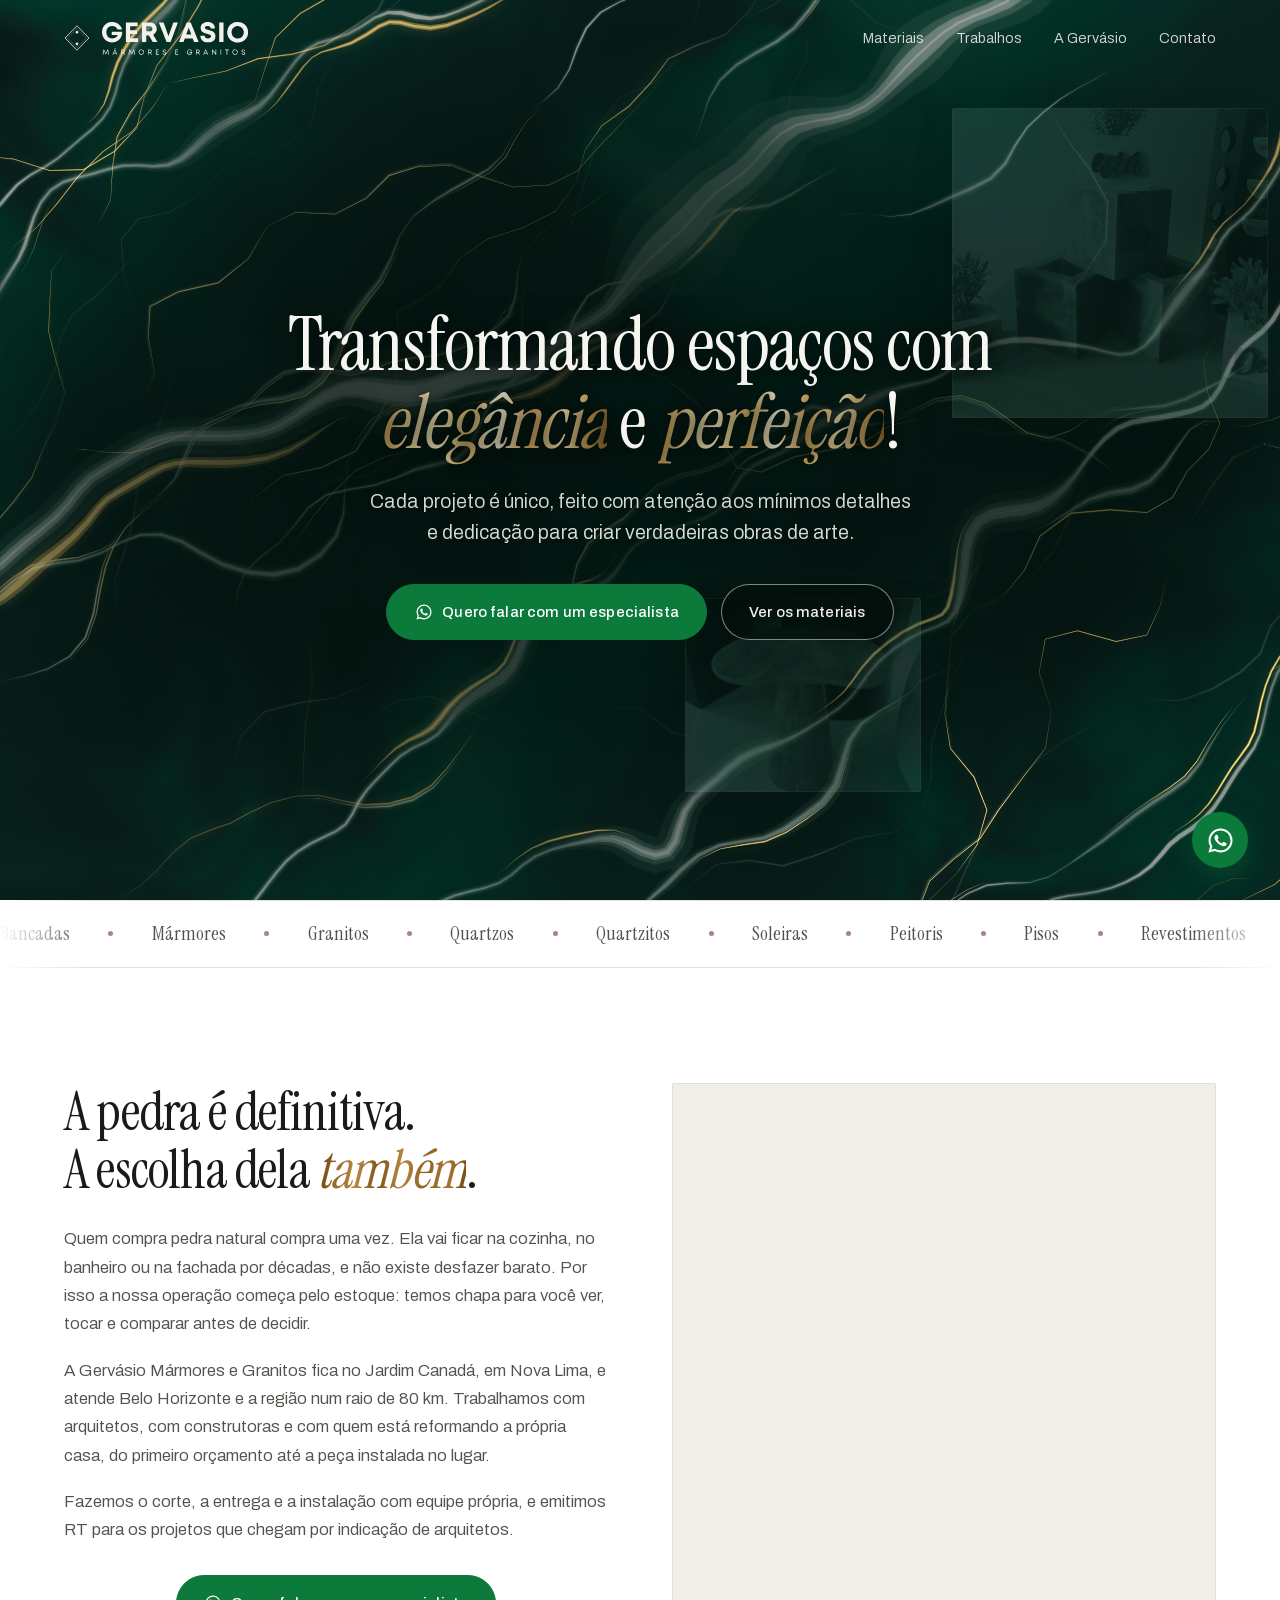
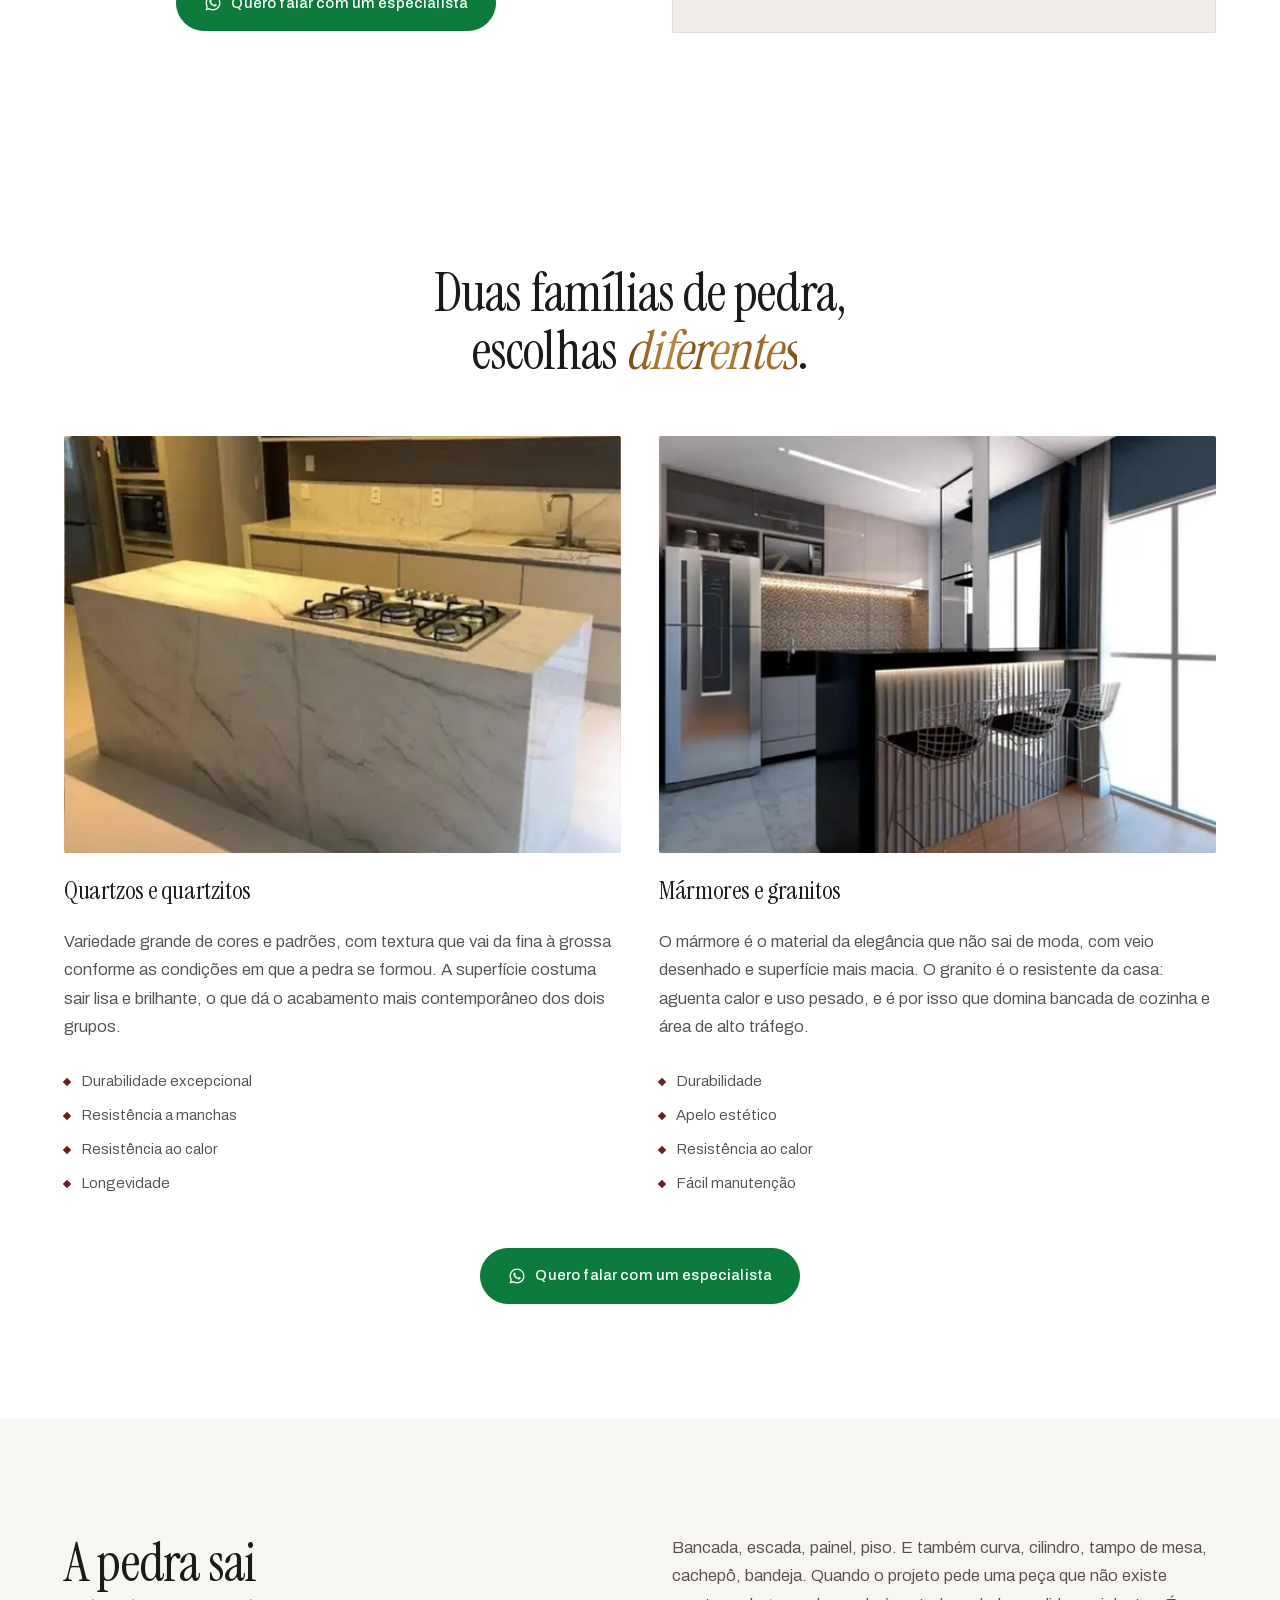
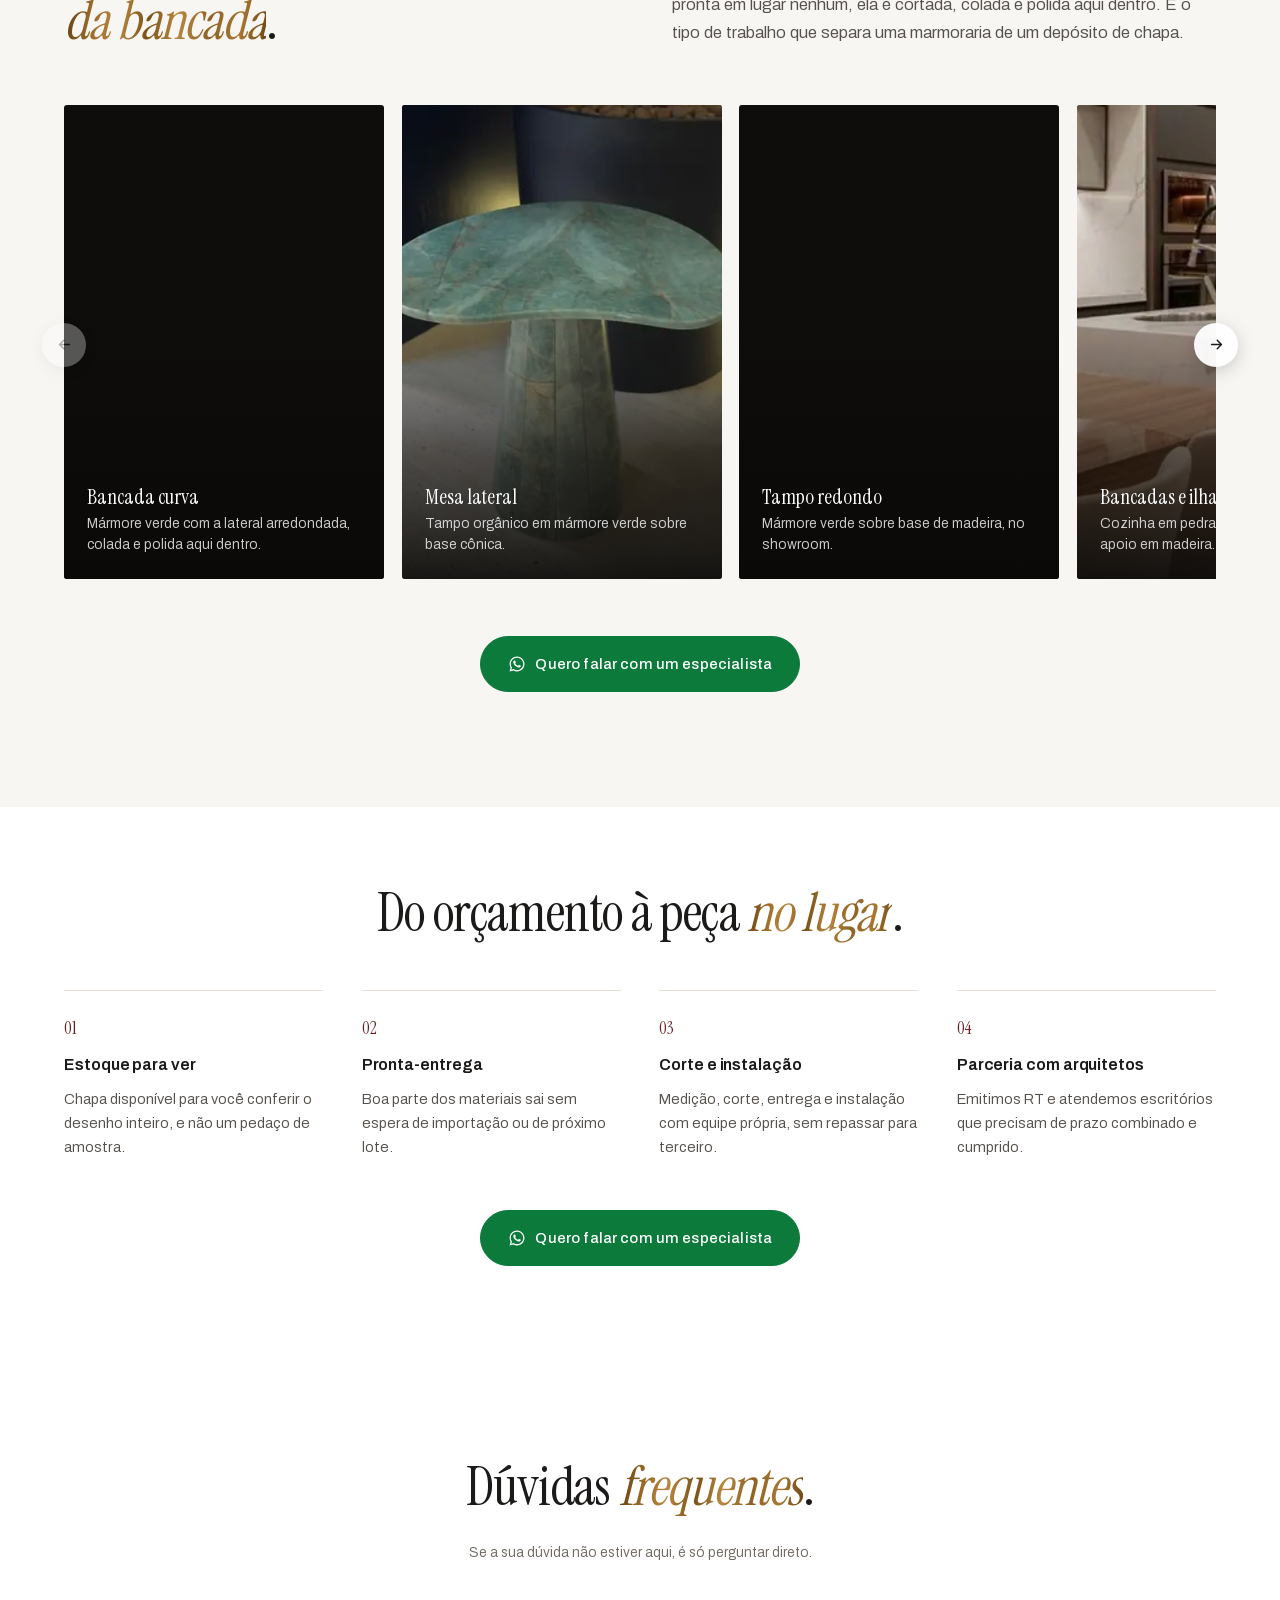
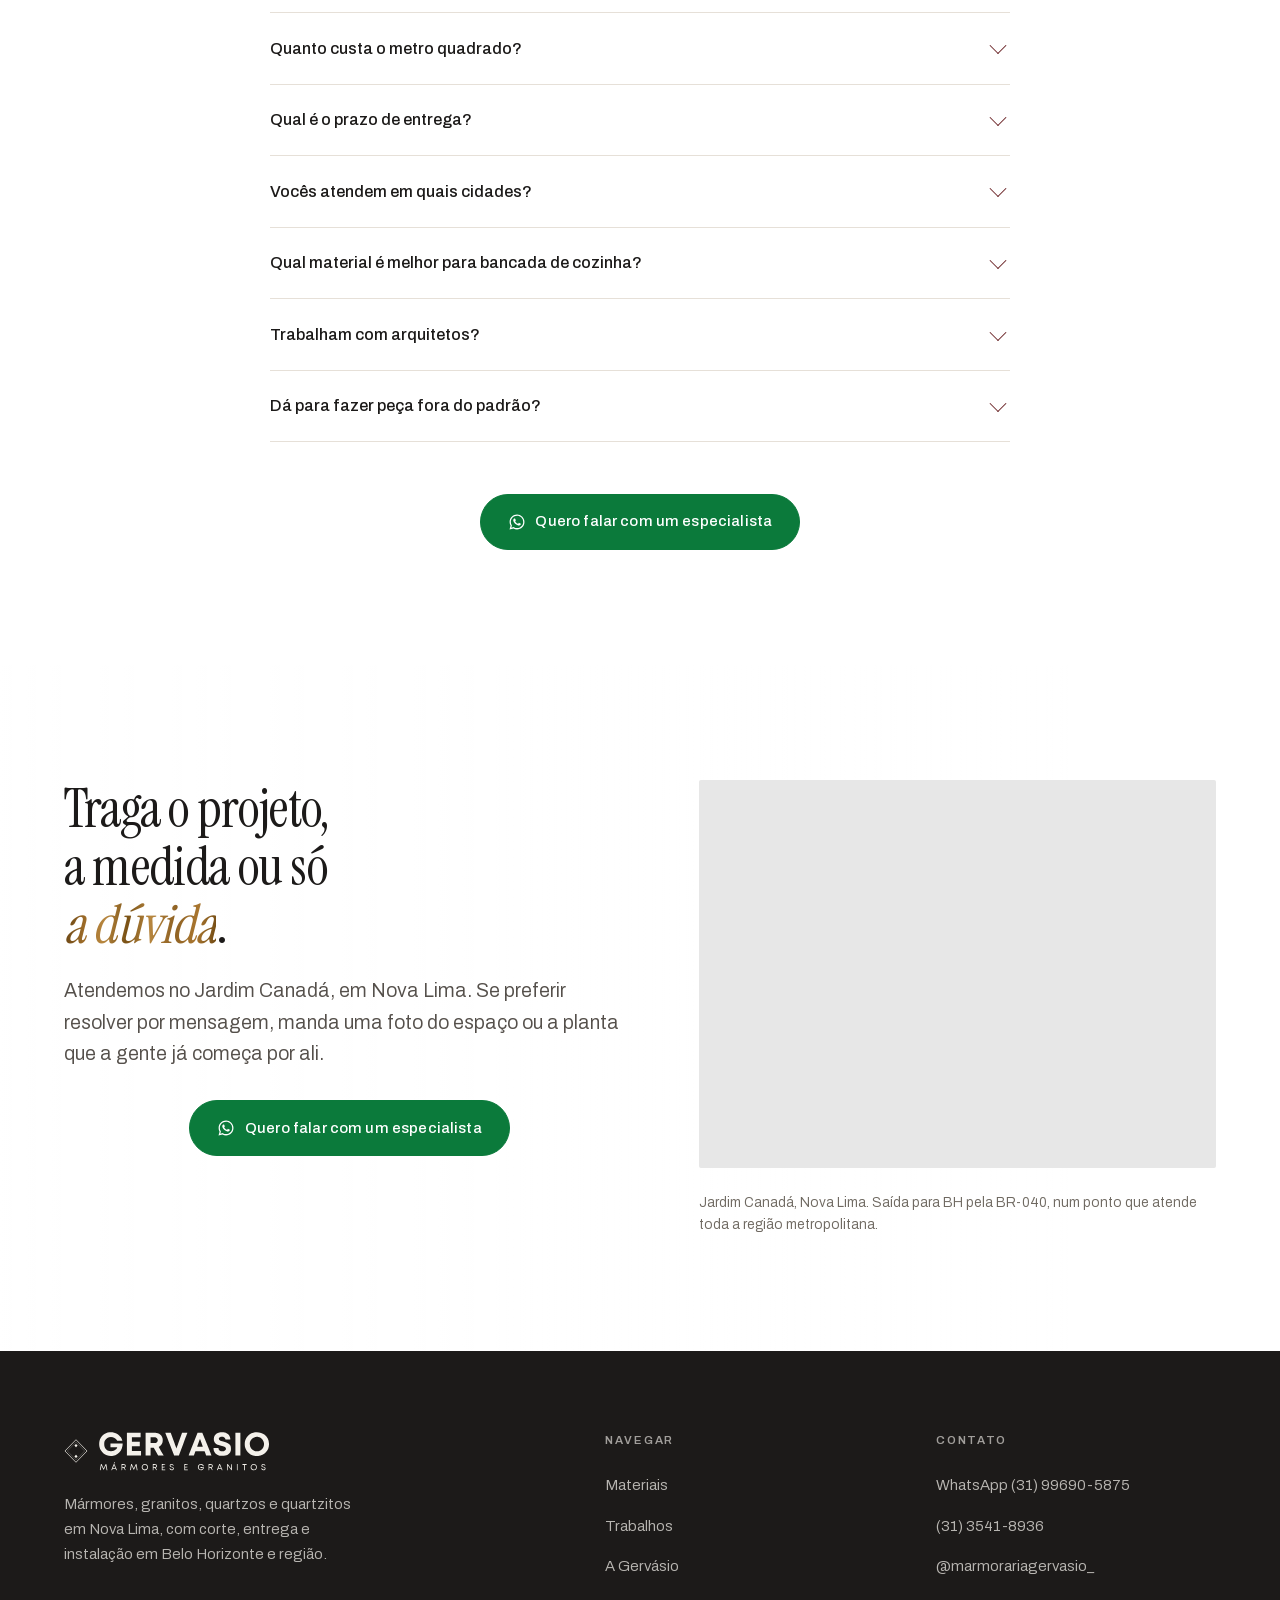
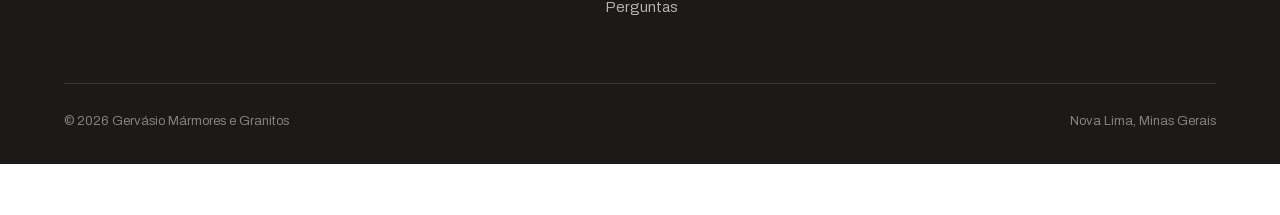
==== commit 6bf79f43: "fix: novo numero de WhatsApp (31) 99690-5875 Troca em um lugar so, a constante NUM do site.js, de on" ====
--- a/index.html
+++ b/index.html
@@ -501,7 +501,7 @@
       <div>
         <p class="rodape__k">Contato</p>
         <ul>
-          <li><a data-wa href="#contato">WhatsApp (31) 97240-0514</a></li>
+          <li><a data-wa href="#contato">WhatsApp (31) 99690-5875</a></li>
           <li><a href="tel:+553135418936">(31) 3541-8936</a></li>
           <li><a href="https://www.instagram.com/marmorariagervasio_/" target="_blank" rel="noopener">@marmorariagervasio_</a></li>
         </ul>
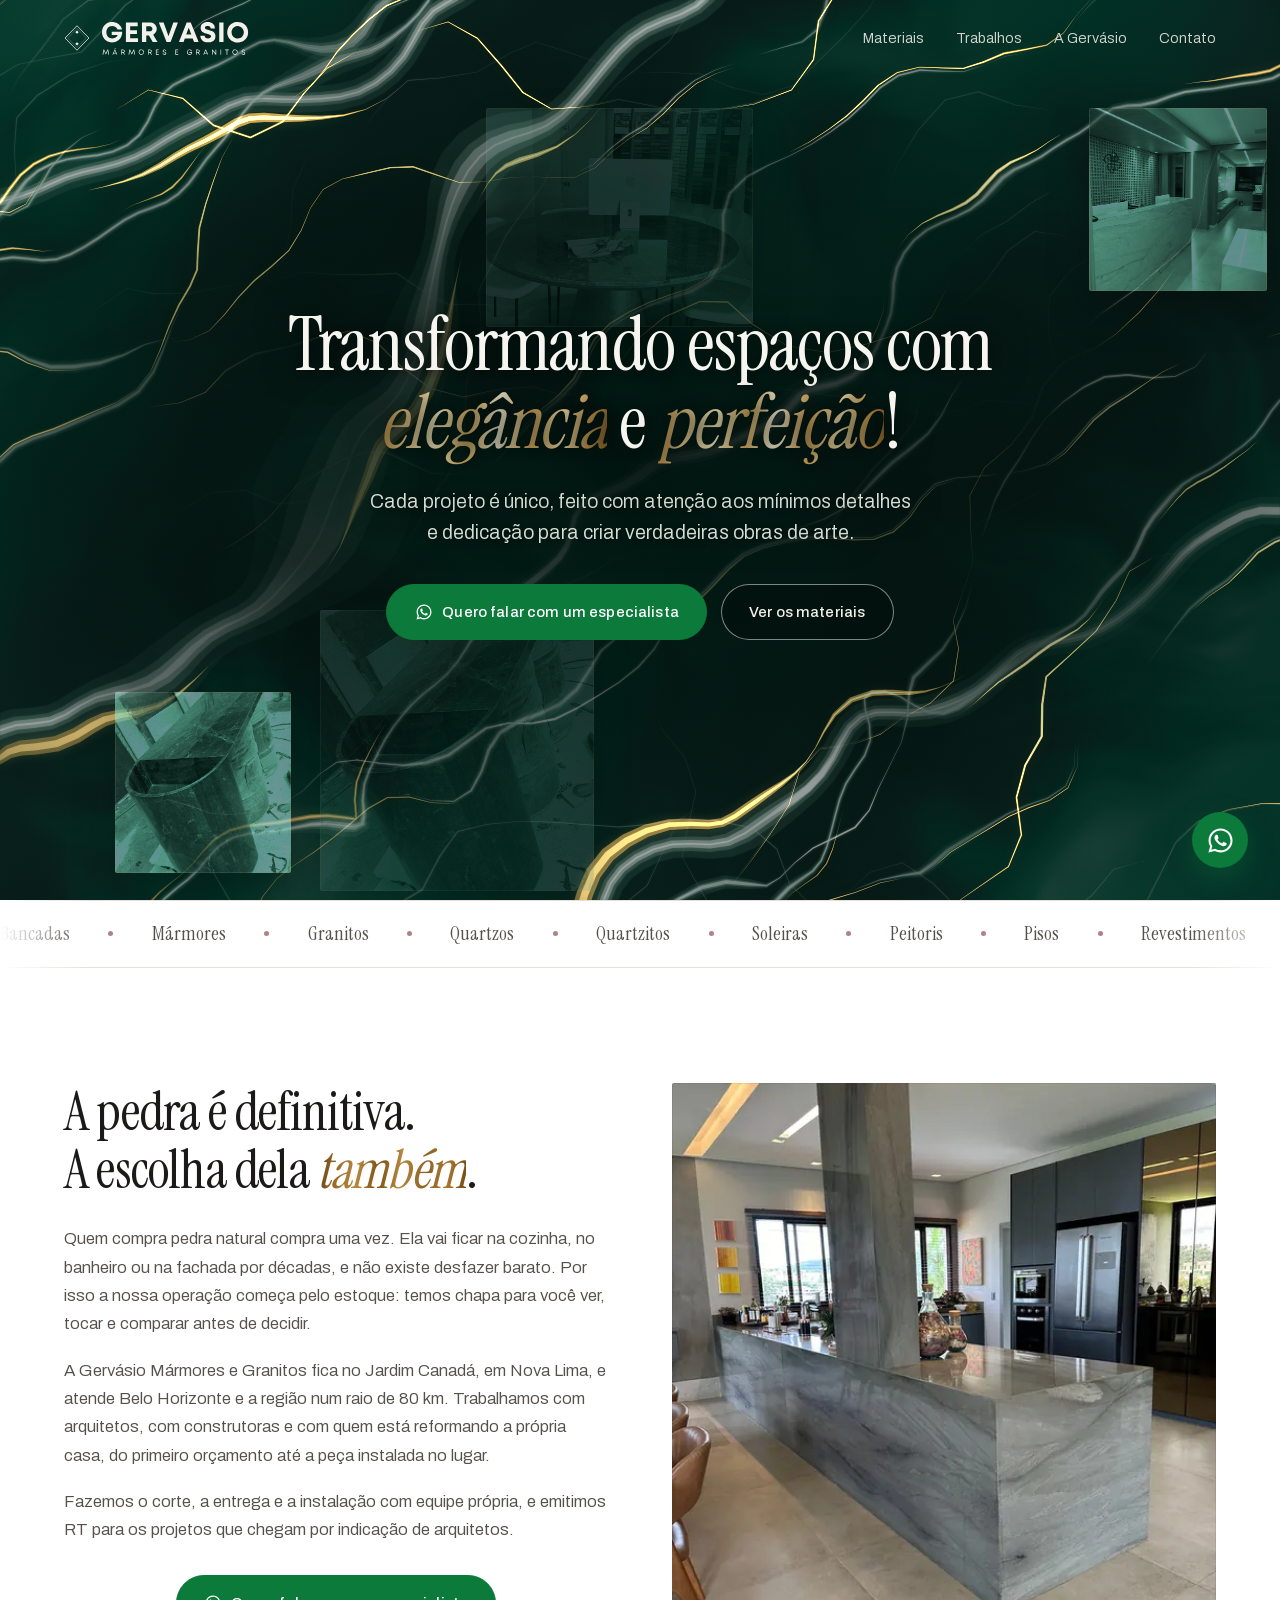
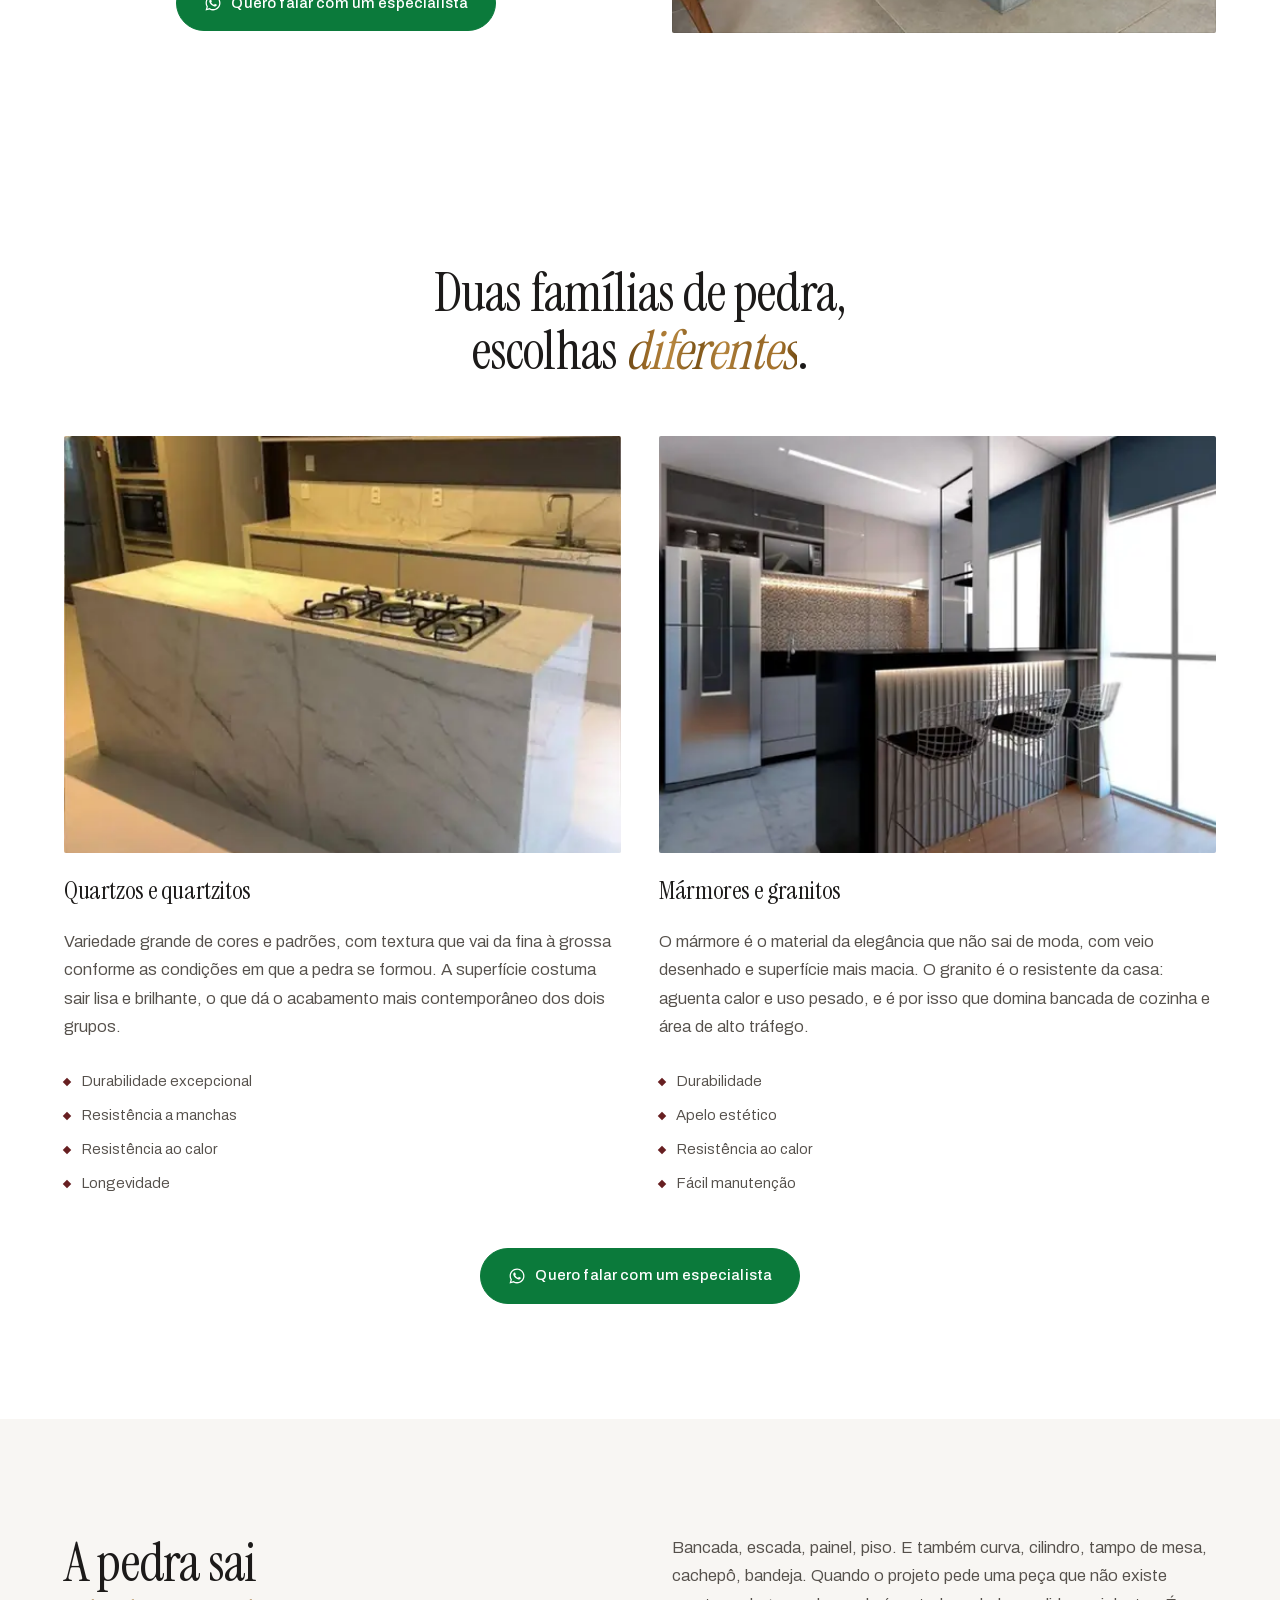
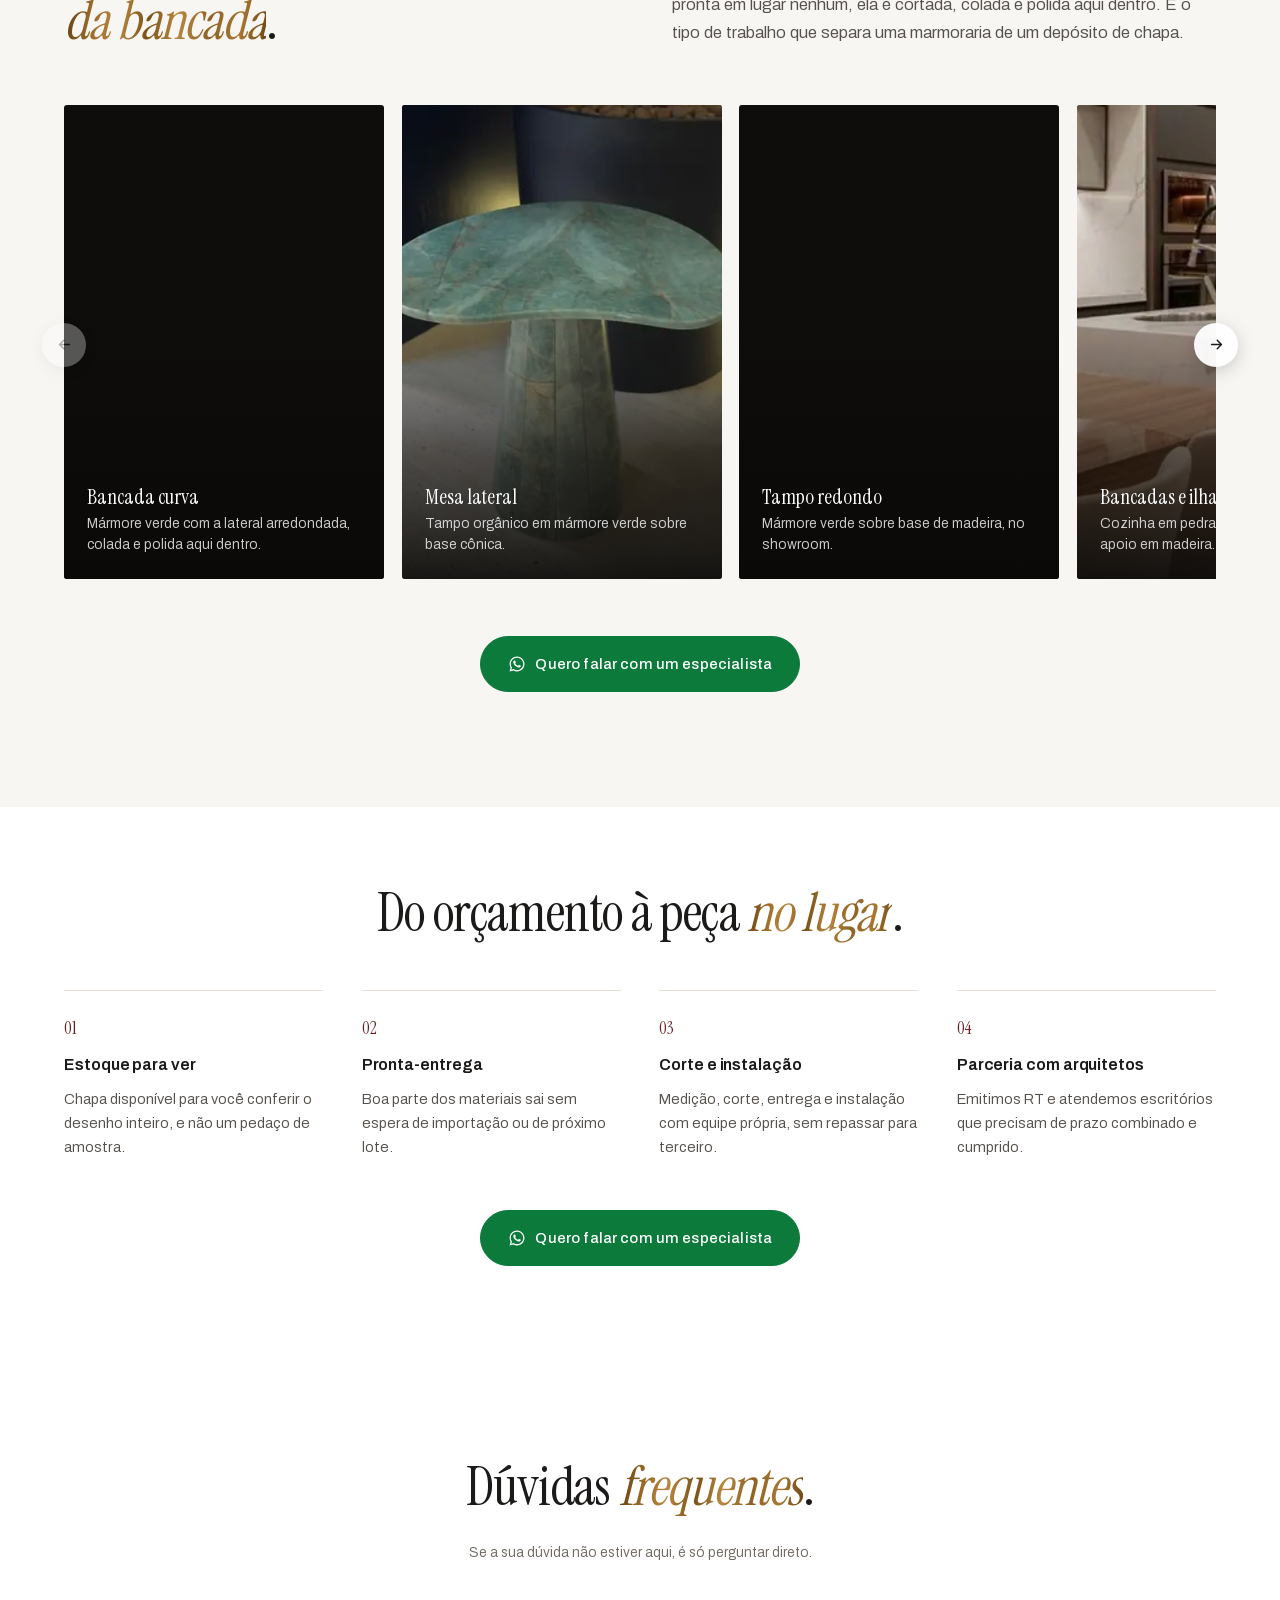
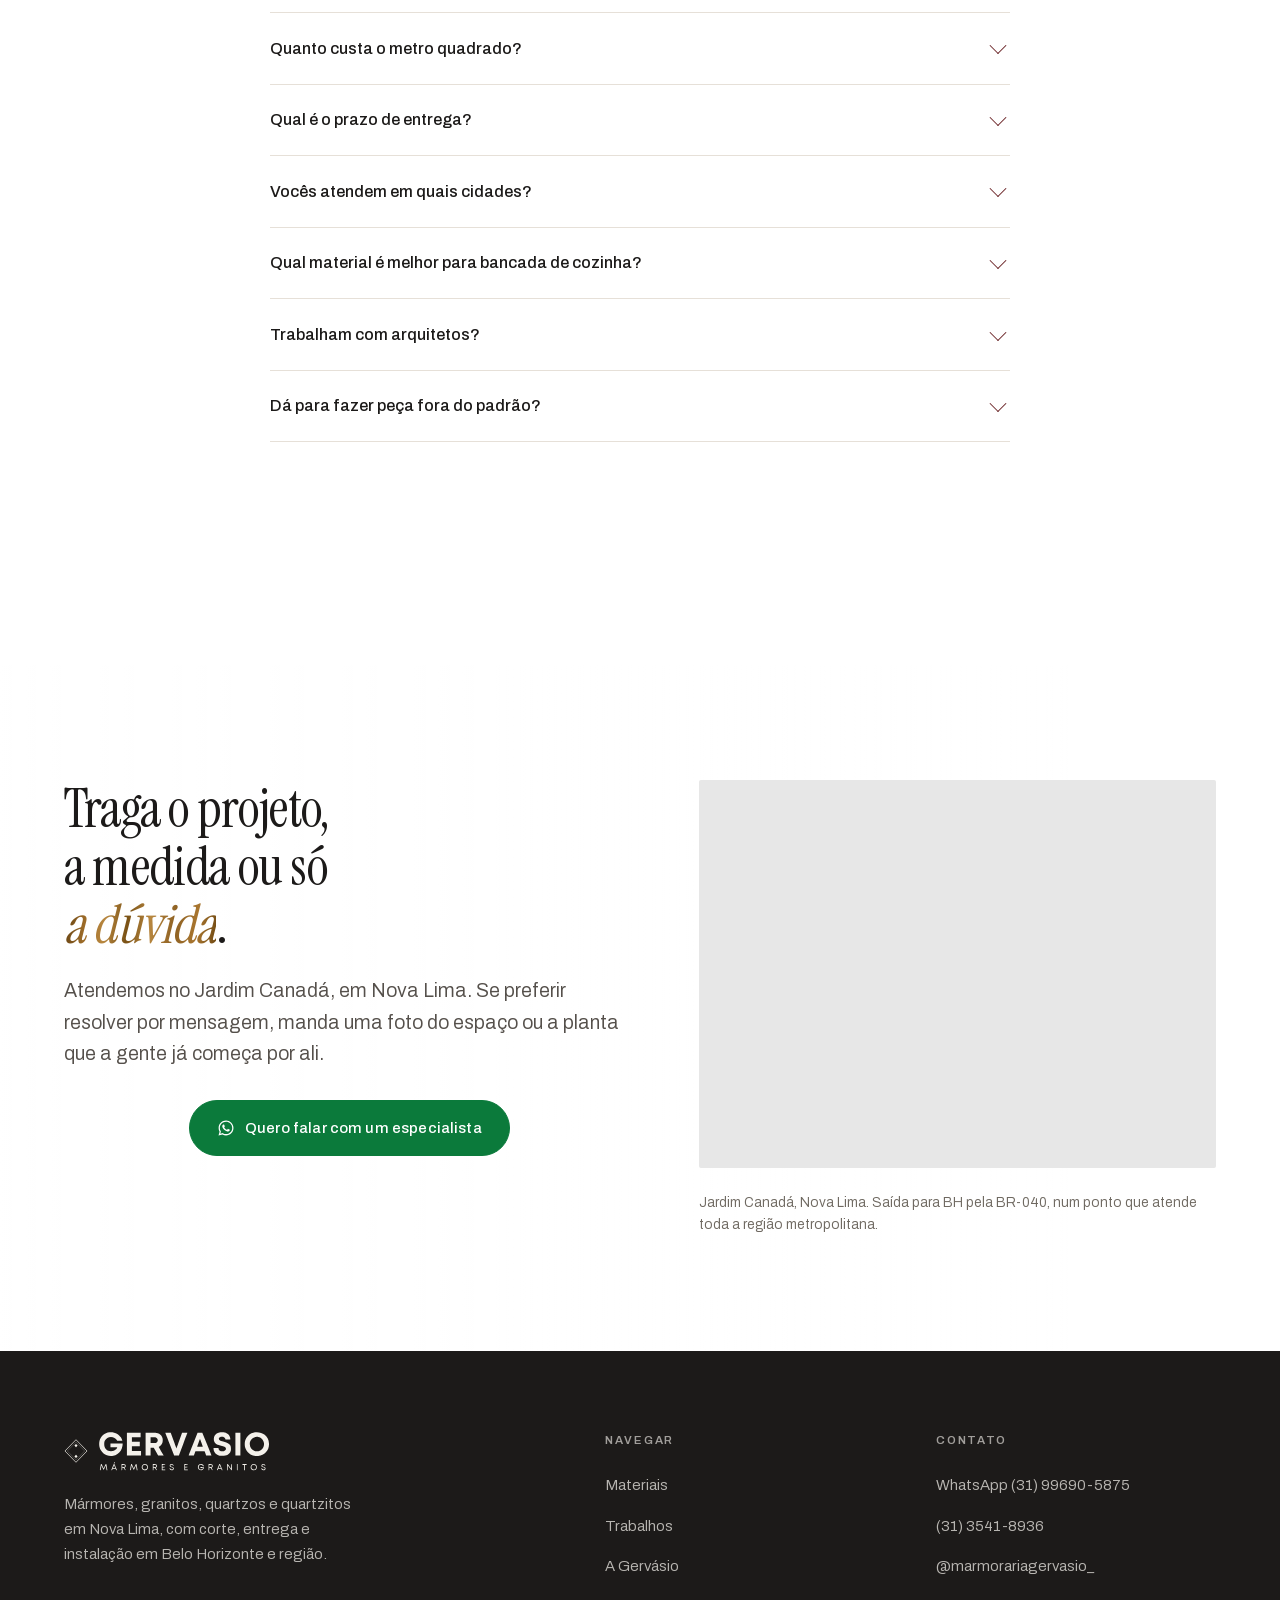
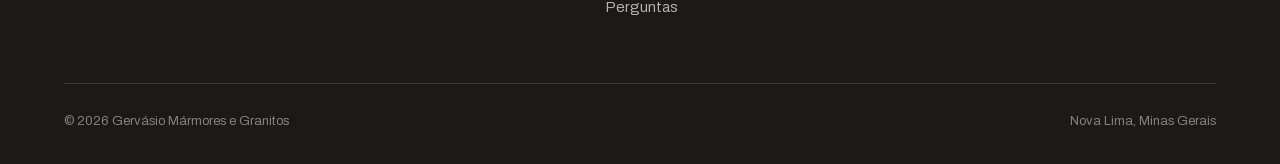
==== commit 10155d66: "fix: carimbar site.js com o hash do conteudo contra cache de um ano O Vercel serve /assets/ com max-" ====
--- a/index.html
+++ b/index.html
@@ -518,6 +518,6 @@
   <svg viewBox="0 0 24 24" fill="currentColor" aria-hidden="true"><path d="M12.04 2C6.58 2 2.13 6.45 2.13 11.91c0 1.75.46 3.45 1.32 4.95L2 22l5.25-1.38a9.9 9.9 0 0 0 4.79 1.22h.01c5.46 0 9.91-4.45 9.91-9.91 0-2.65-1.03-5.14-2.9-7.01A9.82 9.82 0 0 0 12.04 2Zm0 18.15h-.01a8.2 8.2 0 0 1-4.19-1.15l-.3-.18-3.12.82.83-3.04-.2-.31a8.22 8.22 0 0 1-1.26-4.38c0-4.54 3.7-8.23 8.25-8.23 2.2 0 4.27.86 5.83 2.41a8.19 8.19 0 0 1 2.41 5.83c0 4.54-3.7 8.23-8.24 8.23Zm4.52-6.16c-.25-.12-1.47-.72-1.69-.81-.23-.08-.39-.12-.56.13-.16.25-.64.8-.78.97-.15.16-.29.19-.53.06-.25-.12-1.05-.39-1.99-1.23-.74-.66-1.23-1.47-1.38-1.72-.14-.25-.01-.38.11-.5.11-.11.25-.29.37-.44.13-.15.17-.25.25-.42.08-.17.04-.31-.02-.44-.06-.12-.56-1.34-.76-1.84-.2-.48-.4-.42-.56-.43h-.47c-.17 0-.44.06-.66.31-.23.25-.87.85-.87 2.07 0 1.22.89 2.4 1.01 2.56.12.17 1.75 2.67 4.23 3.74.59.26 1.05.41 1.41.52.59.19 1.13.16 1.56.1.47-.07 1.47-.6 1.68-1.18.21-.58.21-1.08.14-1.18-.06-.11-.22-.17-.47-.29Z"/></svg>
 </a>
 
-<script src="assets/js/site.js" defer></script>
+<script src="assets/js/site.js?v=1923d4c77b" defer></script>
 </body>
 </html>
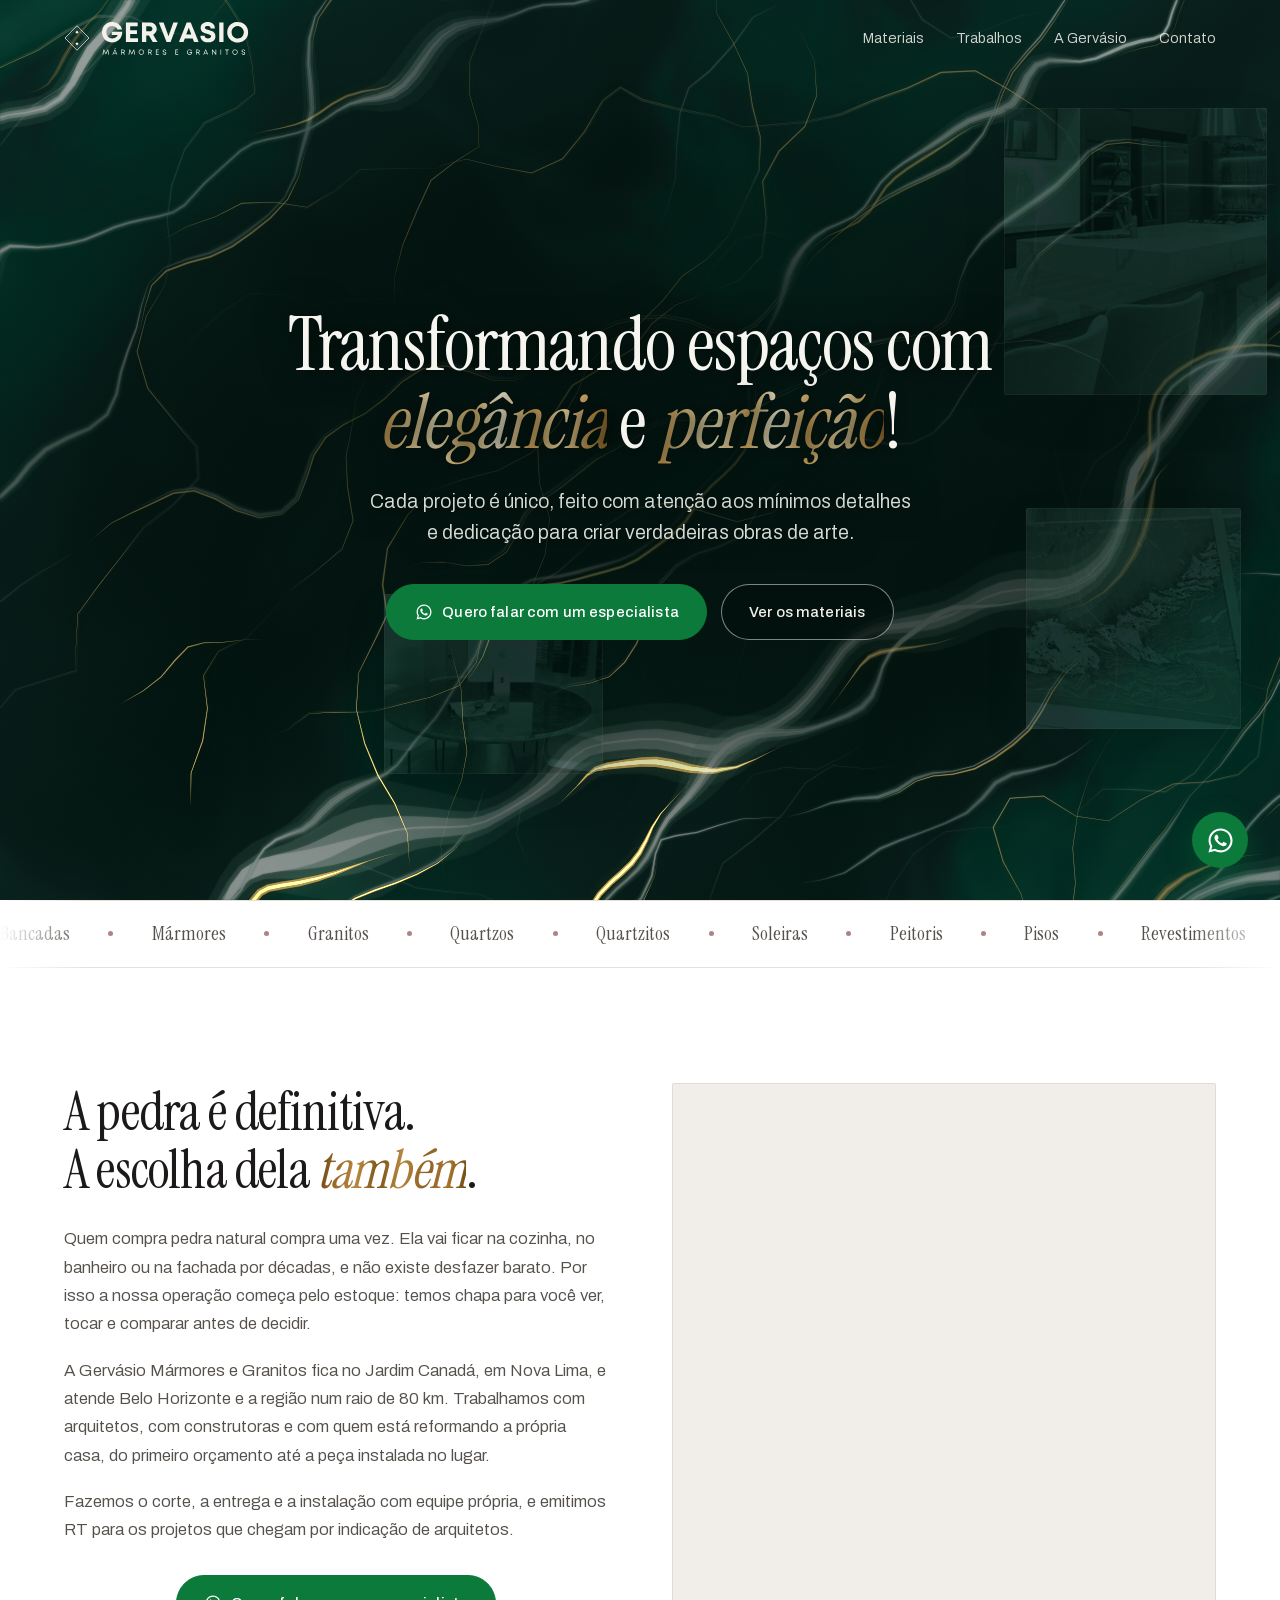
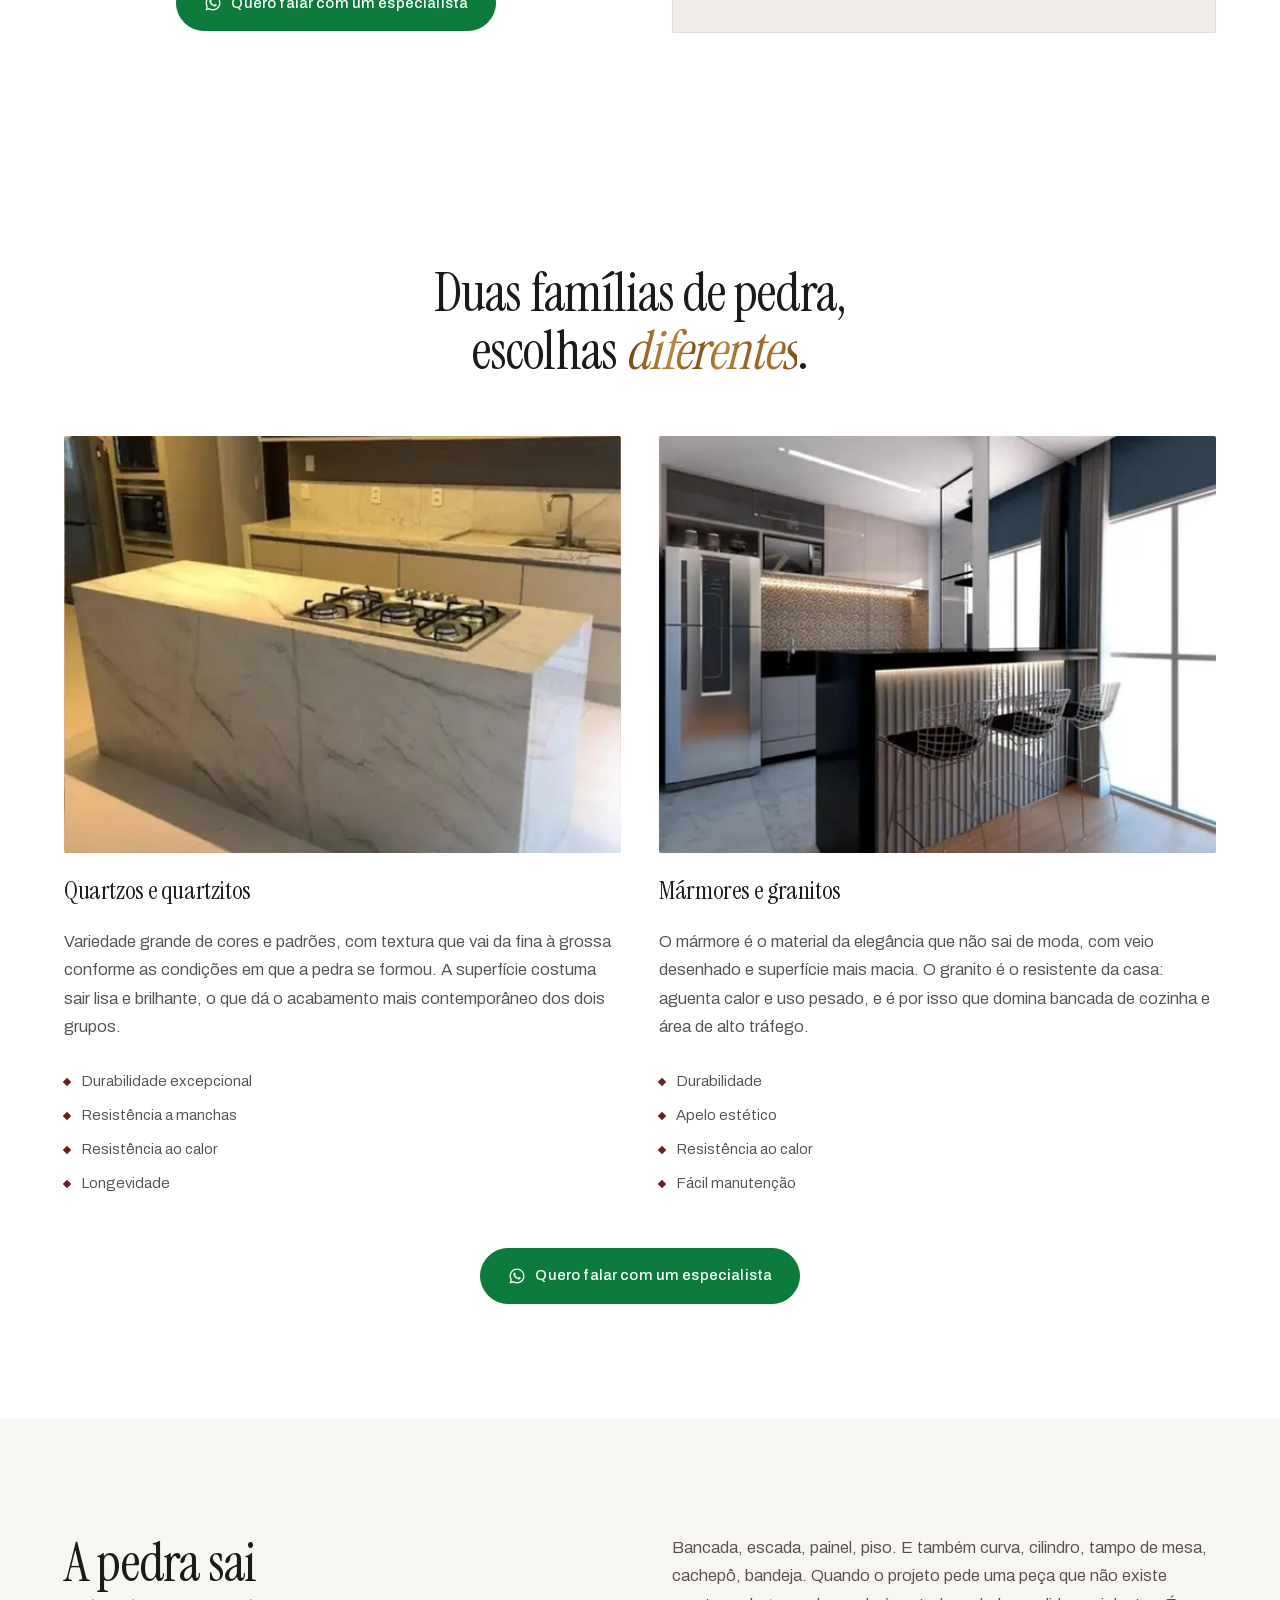
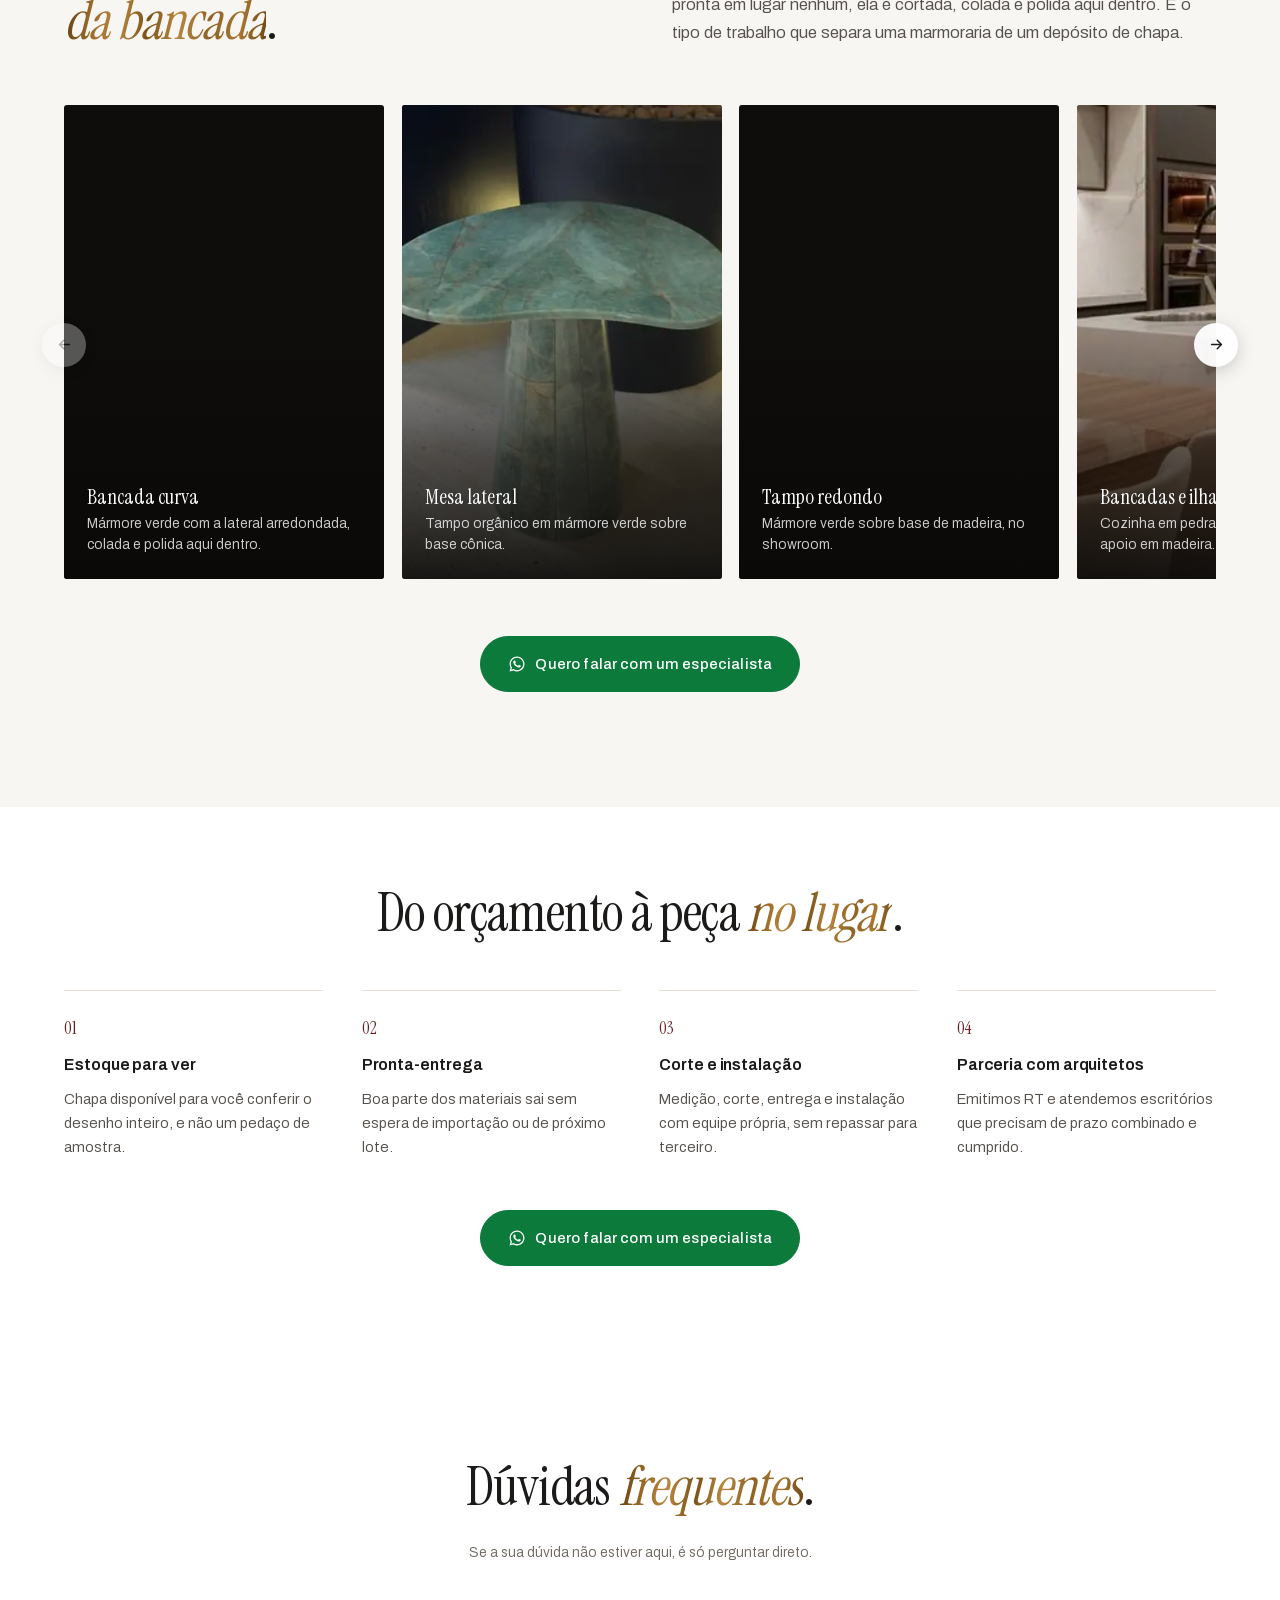
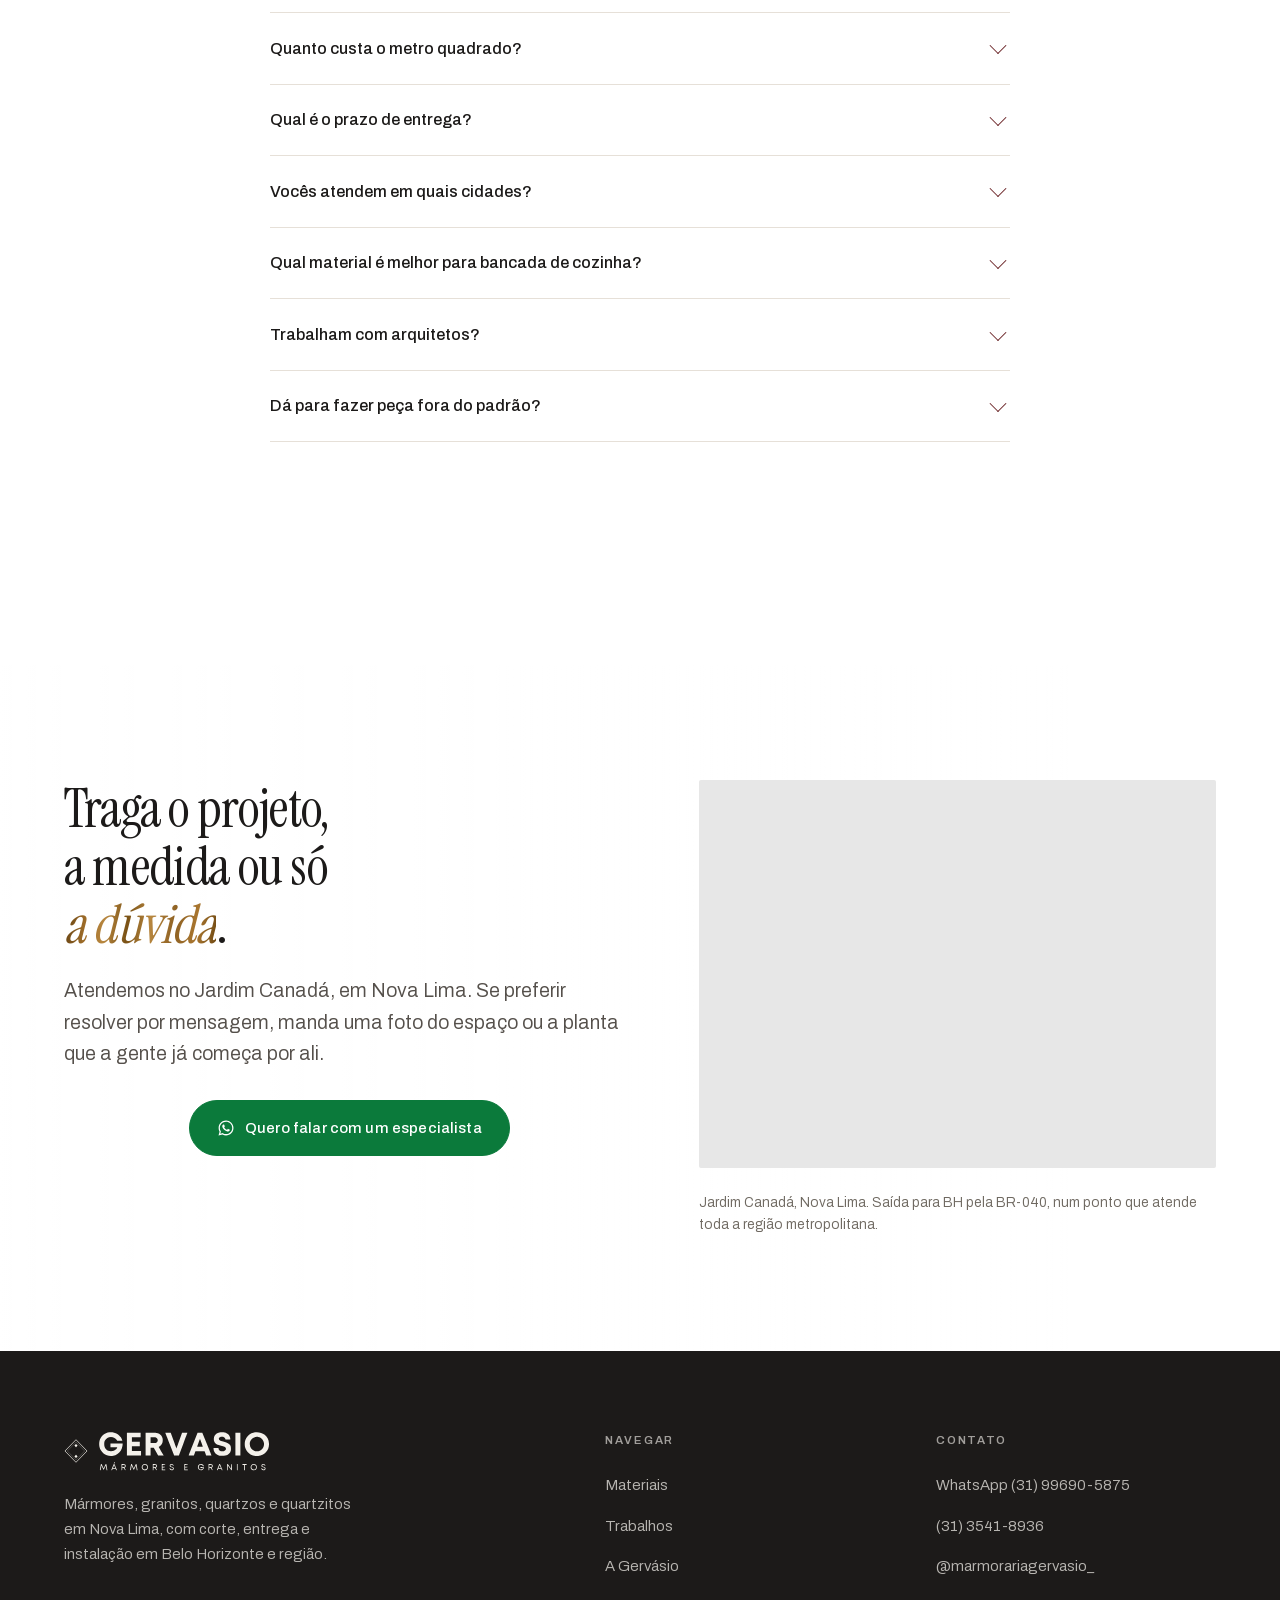
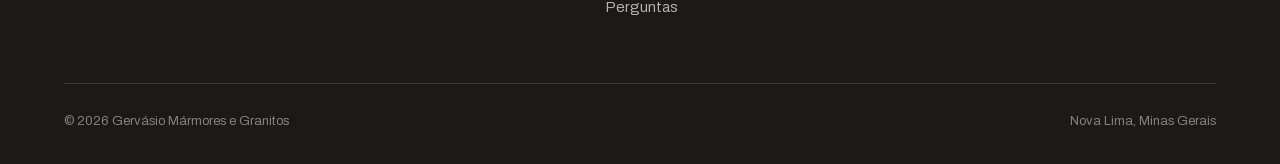
==== commit aa867ce6: "feat: install Google Tag Manager (GTM-58P833LW) Both pages get the container, not just the home page" ====
--- a/index.html
+++ b/index.html
@@ -45,8 +45,24 @@
 {"@type":"Offer","itemOffered":{"@type":"Service","name":"Quartzos e quartzitos"}},
 {"@type":"Offer","itemOffered":{"@type":"Service","name":"Soleiras, peitoris, pisos e revestimentos em pedra"}}]}
 </script>
+
+<!-- Google Tag Manager -->
+<!-- Fica no fim do <head>, não no começo: o snippet é async, então a posição não
+     muda quando ele executa, mas muda a ordem da fila de rede. No começo, o
+     gtm.js disputa banda com a foto do topo e as fontes e atrasa a primeira
+     pintura. Aqui, ele sai depois do que pinta a tela. -->
+<script>(function(w,d,s,l,i){w[l]=w[l]||[];w[l].push({'gtm.start':
+new Date().getTime(),event:'gtm.js'});var f=d.getElementsByTagName(s)[0],
+j=d.createElement(s),dl=l!='dataLayer'?'&l='+l:'';j.async=true;j.src=
+'https://www.googletagmanager.com/gtm.js?id='+i+dl;f.parentNode.insertBefore(j,f);
+})(window,document,'script','dataLayer','GTM-58P833LW');</script>
+<!-- End Google Tag Manager -->
 </head>
 <body>
+<!-- Google Tag Manager (noscript) -->
+<noscript><iframe src="https://www.googletagmanager.com/ns.html?id=GTM-58P833LW"
+height="0" width="0" style="display:none;visibility:hidden"></iframe></noscript>
+<!-- End Google Tag Manager (noscript) -->
 <svg width="0" height="0" style="position:absolute" aria-hidden="true"><symbol id="wm" viewBox="0 0 1243 291"><g transform="translate(0.000000,291.000000) scale(0.100000,-0.100000)"><path d="M835 2823 c-368 -46 -640 -285 -727 -640 -30 -124 -30 -313 1 -438
 93 -383 419 -637 821 -638 134 0 215 13 322 54 213 82 386 262 467 485 35 95
 61 224 61 300 l0 54 -440 0 -440 0 0 -135 0 -135 245 0 c163 0 245 -3 245 -10
